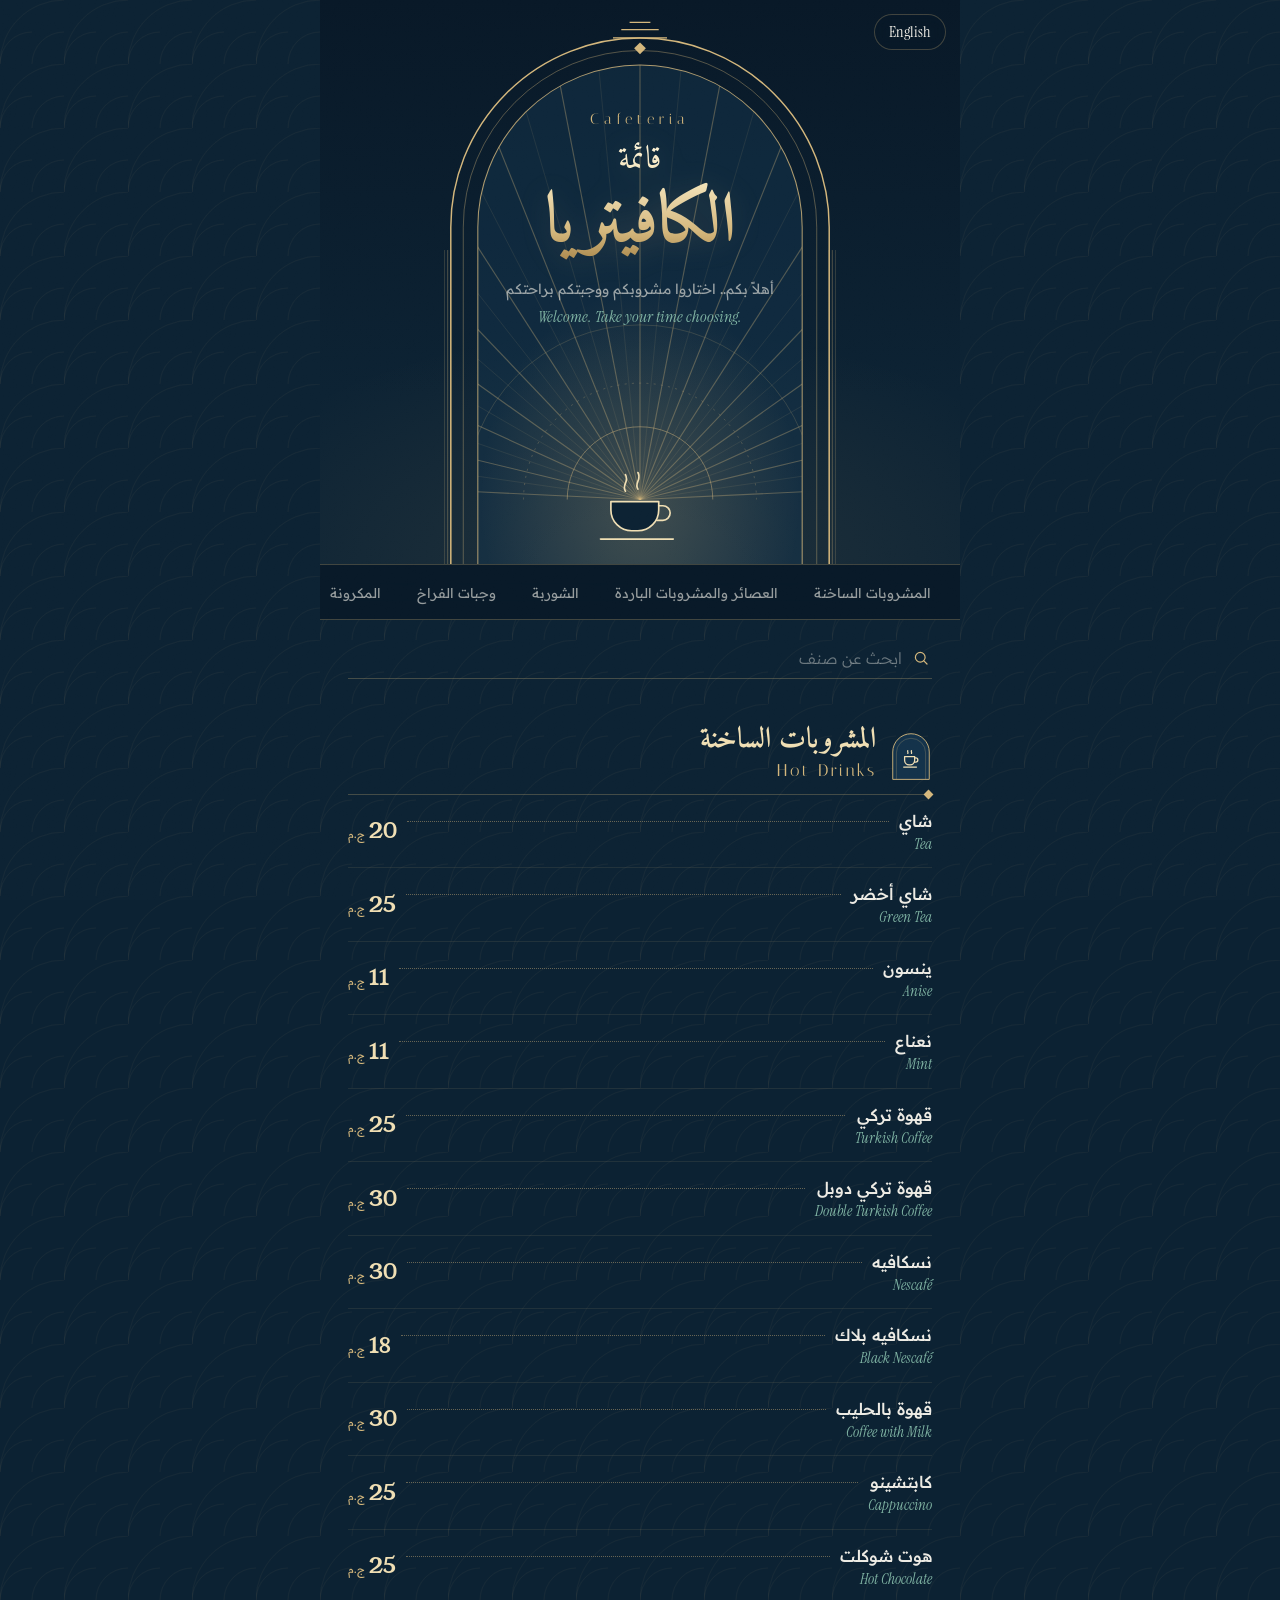
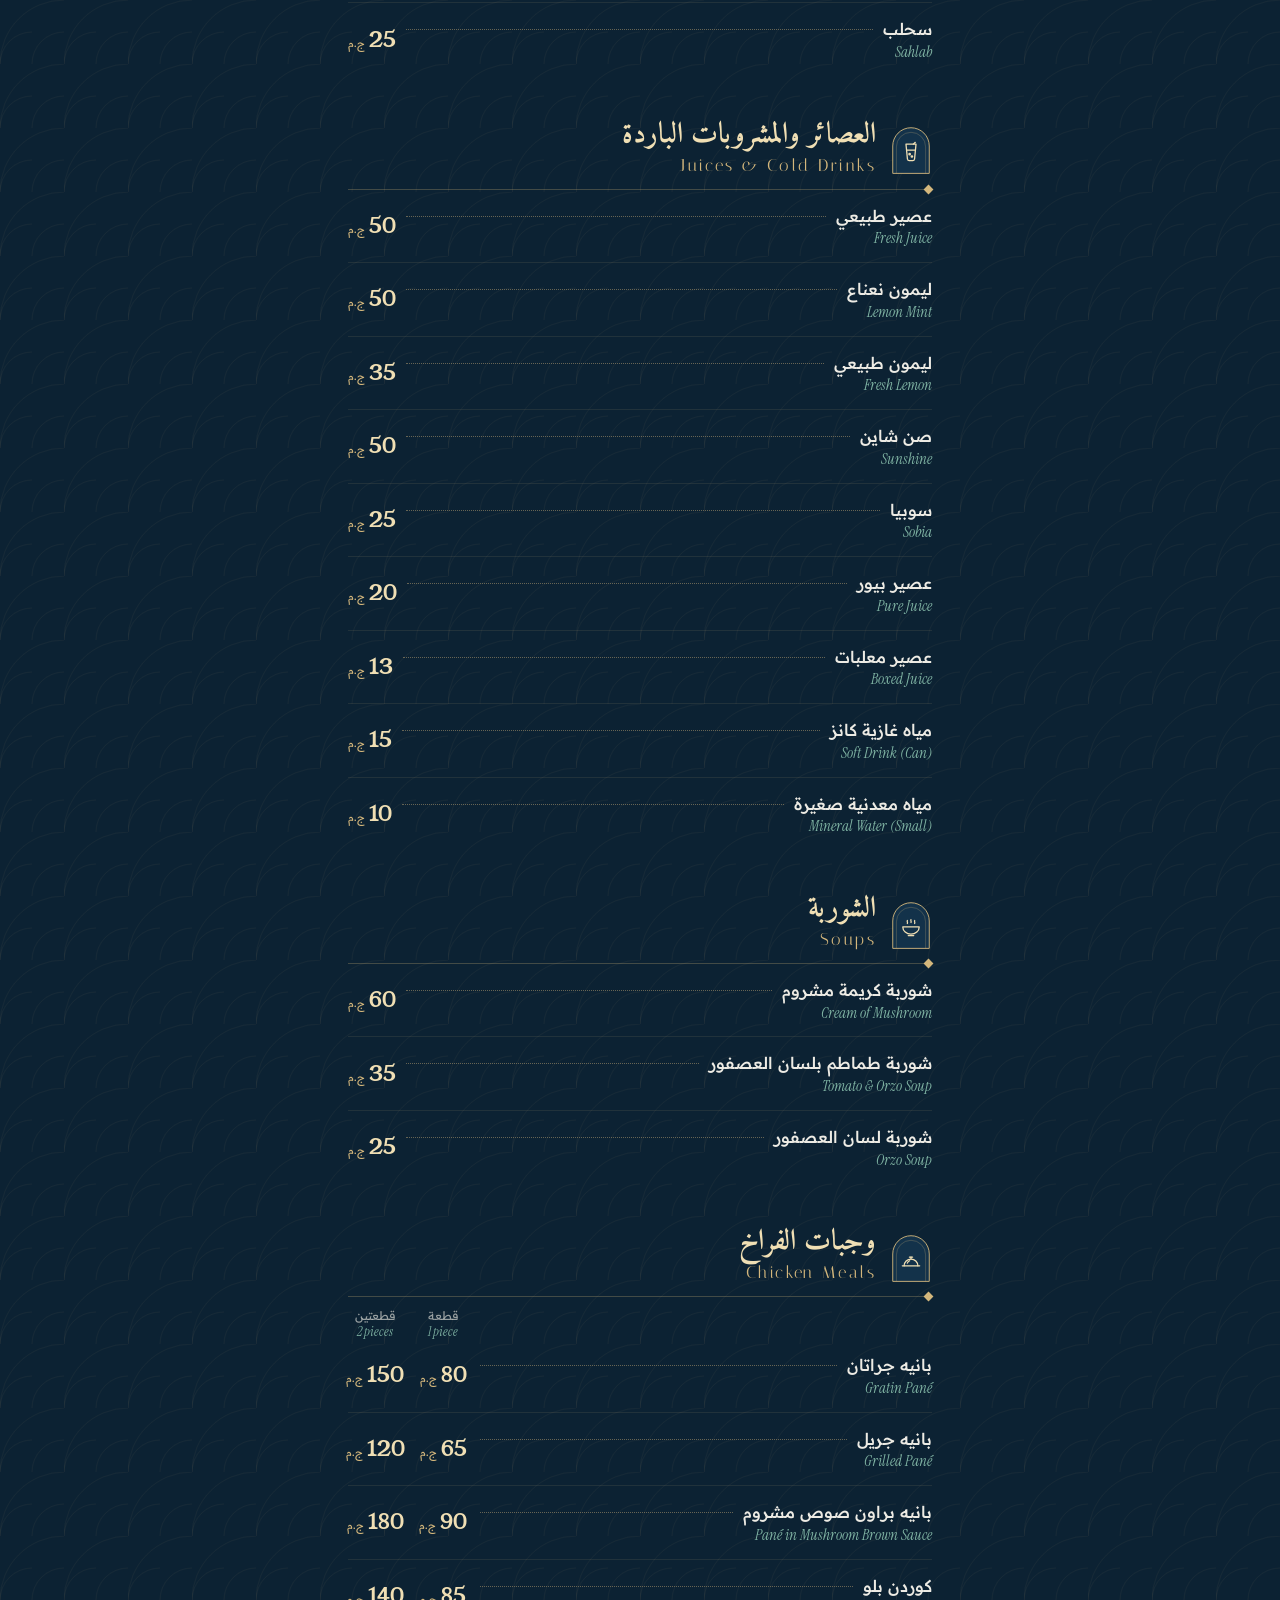
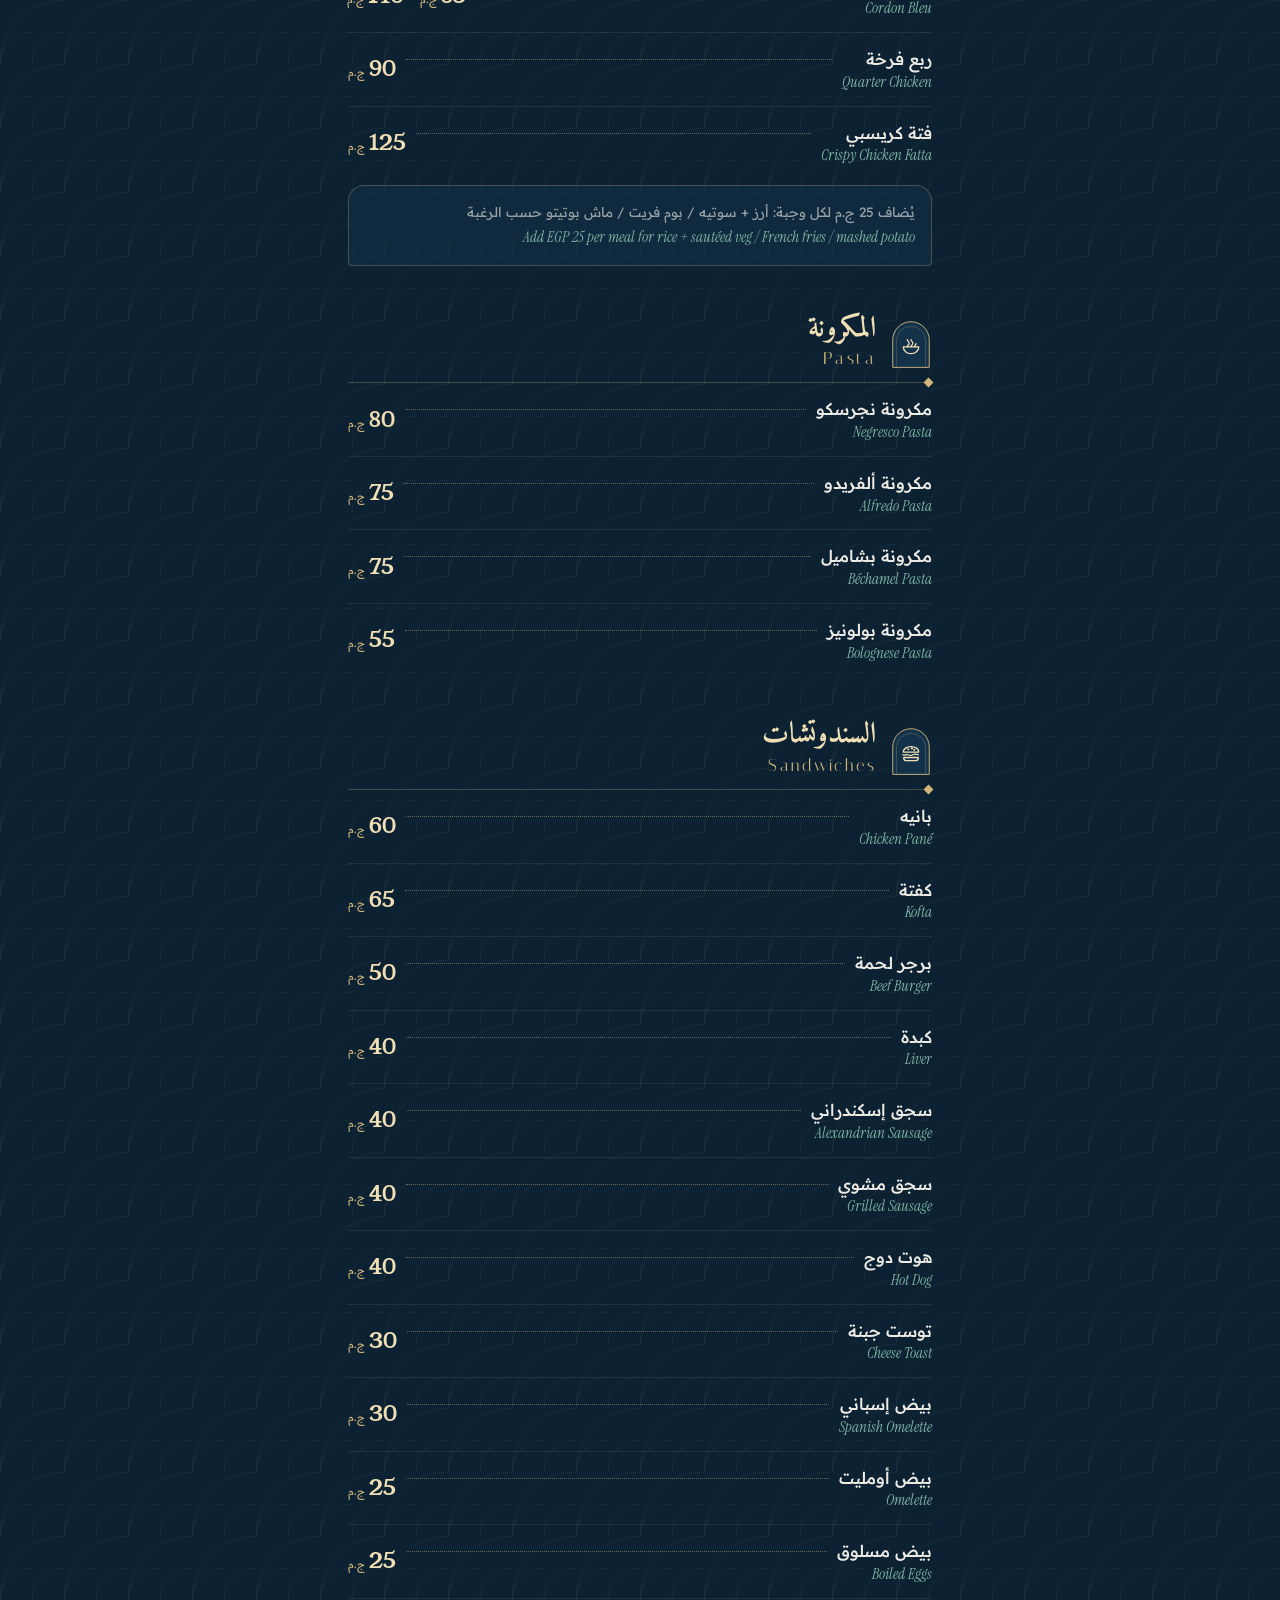
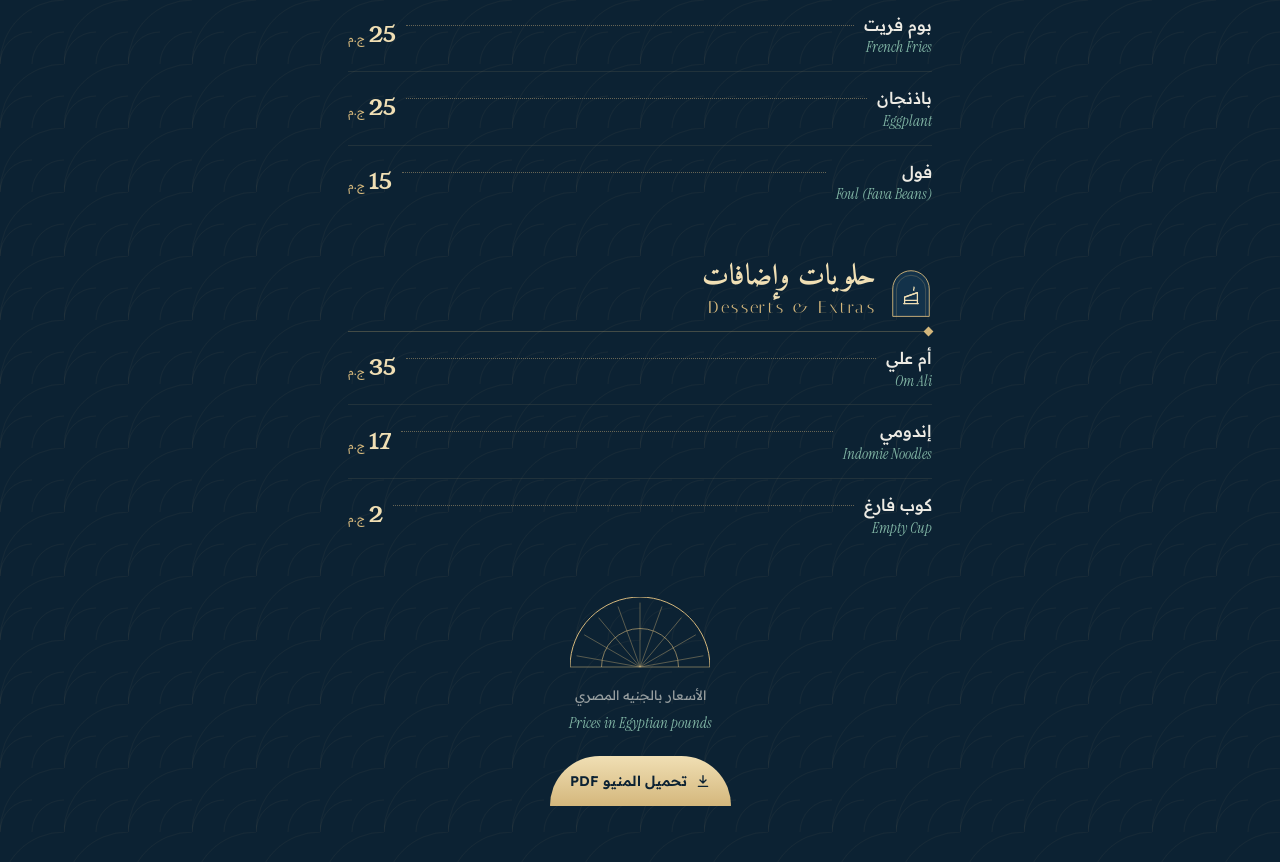
==== cafeteria/index.html @ c4629779 "Add cafeteria menu page (QR target) with downloadable PDF Co-Authored-By: Claude Opus 5.5 <noreply@a" ====
<!DOCTYPE html>
<html lang="ar" dir="rtl">
<head>
<meta charset="utf-8">
<meta name="viewport" content="width=device-width, initial-scale=1, viewport-fit=cover">
<meta name="theme-color" content="#0C2233">
<meta name="description" content="قائمة الكافيتريا — المشروبات والوجبات والأسعار">
<title>قائمة الكافيتريا · Cafeteria Menu</title>
<link rel="preconnect" href="https://fonts.googleapis.com">
<link rel="preconnect" href="https://fonts.gstatic.com" crossorigin>
<link href="https://fonts.googleapis.com/css2?family=Amiri:wght@400;700&family=Readex+Pro:wght@300;400;500;600&family=Italiana&family=Instrument+Serif:ital@0;1&family=Young+Serif&display=swap" rel="stylesheet">
<style>
:root{
  --navy:#0C2233; --harbor:#13324A; --deep:#081827; --gold:#D4B77C; --pale:#F0DFB4; --ivory:#EDEBE4; --mint:#7FB3A3;
  --mute:rgba(237,235,228,.62); --rule:rgba(212,183,124,.28);
  --ar-d:'Amiri','Noto Naskh Arabic',serif; --ar:'Readex Pro','Segoe UI',Tahoma,sans-serif;
  --en-d:'Italiana','Didot',serif; --en:'Instrument Serif',Georgia,serif; --num:'Young Serif',Georgia,serif;
}
*{box-sizing:border-box;margin:0;padding:0}
html{scroll-behavior:smooth;scroll-padding-top:70px;background:var(--deep)}
body{font-family:var(--ar);color:var(--ivory);background:var(--navy) url("data:image/svg+xml,%3Csvg%20xmlns%3D%22http%3A//www.w3.org/2000/svg%22%20width%3D%2264%22%20height%3D%2264%22%20viewBox%3D%220%200%2064%2064%22%3E%3Cg%20fill%3D%22none%22%20stroke%3D%22%23D4B77C%22%20stroke-opacity%3D%220.05%22%20stroke-width%3D%221%22%3E%3Cpath%20d%3D%22M0%2064%20A64%2064%200%200%201%2064%200%22/%3E%3Cpath%20d%3D%22M0%2064%20A32.0%2032.0%200%200%201%2032.0%2032.0%22/%3E%3Cpath%20d%3D%22M32.0%2064%20A32.0%2032.0%200%200%201%2064%2032.0%22/%3E%3C/g%3E%3C/svg%3E");background-size:64px 64px;-webkit-font-smoothing:antialiased;min-height:100vh;position:relative}
body::before{content:"";position:fixed;inset:0;background:url("data:image/svg+xml,%3Csvg%20xmlns%3D%22http%3A//www.w3.org/2000/svg%22%20width%3D%22220%22%20height%3D%22220%22%3E%3Cfilter%20id%3D%22n%22%3E%3CfeTurbulence%20type%3D%22fractalNoise%22%20baseFrequency%3D%22.85%22%20numOctaves%3D%222%22%20stitchTiles%3D%22stitch%22/%3E%3CfeColorMatrix%20values%3D%220%200%200%200%201%20%200%200%200%200%201%20%200%200%200%200%201%20%200%200%200%20.55%200%22/%3E%3C/filter%3E%3Crect%20width%3D%22100%25%22%20height%3D%22100%25%22%20filter%3D%22url%28%23n%29%22%20opacity%3D%220.5%22/%3E%3C/svg%3E");opacity:.05;pointer-events:none;z-index:50;mix-blend-mode:overlay}
.wrap{max-width:640px;margin:0 auto;padding:0 0 env(safe-area-inset-bottom)}
a{color:inherit}
[hidden]{display:none!important}
:focus-visible{outline:2px solid var(--pale);outline-offset:3px;border-radius:6px}

/* hero: the one bold moment */
.hero{position:relative;padding:calc(18px + env(safe-area-inset-top)) 18px 0;background:radial-gradient(120% 70% at 50% 100%,rgba(212,183,124,.10),transparent 60%),linear-gradient(var(--deep),var(--navy) 70%)}
.archbox{position:relative;max-width:420px;margin:0 auto;aspect-ratio:400/520}
.archbox svg{position:absolute;inset:0;width:100%;height:100%}
.htext{position:absolute;inset:0;display:flex;flex-direction:column;align-items:center;text-align:center;padding:22% 13% 0}
.est{font-family:var(--en-d);font-size:15px;letter-spacing:.32em;color:var(--gold);opacity:0;animation:rise .9s .5s ease forwards}
.hero h1{font-family:var(--ar-d);font-weight:700;font-size:clamp(50px,15vw,70px);line-height:1.12;margin-top:8px;
  background:linear-gradient(180deg,#FFF6DD 0%,var(--pale) 40%,var(--gold) 75%,#A8854A 100%);-webkit-background-clip:text;background-clip:text;color:transparent;
  filter:drop-shadow(0 2px 14px rgba(212,183,124,.18));opacity:0;animation:rise 1s .7s ease forwards}
.hero h1 small{display:block;font-size:.46em;font-weight:400;line-height:1.5}
.welcome{margin-top:14px;font-size:14px;line-height:1.85;color:var(--mute);max-width:22em;opacity:0;animation:rise 1s 1s ease forwards}
.welcome .en{display:block;font-family:var(--en);font-style:italic;font-size:15.5px;color:var(--mint)}
@keyframes rise{from{opacity:0;transform:translateY(10px)}to{opacity:1;transform:none}}
.lang{position:absolute;top:calc(14px + env(safe-area-inset-top));inset-inline-start:14px;z-index:3;appearance:none;background:rgba(8,24,39,.6);border:1px solid var(--rule);color:var(--ivory);
  font:500 13px var(--ar);padding:7px 14px;border-radius:999px;cursor:pointer;backdrop-filter:blur(6px)}
.lang .en{font-family:var(--en);font-size:15.5px}
.lang .when-en{display:none} body.en-mode .lang .when-en{display:inline} body.en-mode .lang .when-ar{display:none}

/* sticky nav */
.nav{position:sticky;top:0;z-index:20;background:rgba(8,24,39,.88);backdrop-filter:blur(14px) saturate(1.2);-webkit-backdrop-filter:blur(14px) saturate(1.2);border-block:1px solid var(--rule)}
.chips{display:flex;gap:6px;overflow-x:auto;padding:10px 14px;scrollbar-width:none}
.chips::-webkit-scrollbar{display:none}
.chip{flex:0 0 auto;text-decoration:none;font-size:13.5px;color:var(--mute);padding:9px 15px 8px;border-radius:999px 999px 6px 6px;transition:color .2s,background .2s}
.chip.on{color:var(--navy);background:linear-gradient(180deg,var(--pale),var(--gold));font-weight:600}
.chip .en{font-family:var(--en);font-size:16px}

/* search */
.find{padding:20px 18px 2px}
.find label{display:flex;align-items:center;gap:10px;border-bottom:1px solid var(--rule);padding:4px 2px 10px}
.find svg{width:18px;height:18px;color:var(--gold);flex:0 0 auto}
.find input{flex:1;min-width:0;background:transparent;border:0;outline:0;color:var(--ivory);font:300 16px var(--ar)}
.find input::placeholder{color:rgba(237,235,228,.42)}

/* sections */
main{padding:6px 18px 0}
.sec{padding:36px 0 6px}
.sh{display:flex;align-items:flex-end;gap:14px;padding-bottom:14px;border-bottom:1px solid var(--rule);position:relative}
.sh::after{content:"";position:absolute;bottom:-4px;inset-inline-start:0;width:7px;height:7px;transform:rotate(45deg);background:var(--gold)}
.badge{width:42px;flex:0 0 auto}
.badge svg{display:block;width:42px;height:auto}
.sh h2{display:flex;flex-direction:column;font-weight:400}
.sh h2 .ar{font-family:var(--ar-d);font-weight:700;font-size:29px;line-height:1.2;color:var(--pale)}
.sh h2 .en{font-family:var(--en-d);font-size:17px;letter-spacing:.14em;color:var(--gold);margin-top:2px}
.list{list-style:none}
.it{display:flex;align-items:baseline;gap:10px;padding:14px 0;border-bottom:1px solid rgba(212,183,124,.10)}
.it:last-child{border-bottom:0}
.nm{display:flex;flex-direction:column;min-width:0;gap:1px}
.nm .ar{font-size:16.5px;font-weight:500;line-height:1.5;color:var(--ivory)}
.nm .en{font-family:var(--en);font-style:italic;font-size:15px;line-height:1.25;color:var(--mint)}
.dots{flex:1;min-width:14px;border-bottom:1px dotted rgba(212,183,124,.45);transform:translateY(-5px)}
.prs{display:flex;gap:14px;flex:0 0 auto;align-self:center}
.prs.two .pc{width:54px;display:flex;flex-direction:column;align-items:center}
.pr{display:inline-flex;align-items:baseline;gap:4px;white-space:nowrap}
.pr b{font-family:var(--num);font-weight:400;font-size:21px;color:var(--pale);font-variant-numeric:lining-nums}
.pr i{font-style:normal;font-size:11px;color:var(--gold)}
.colhd{display:flex;justify-content:space-between;padding:12px 0 0}
.colhd .pc{font-size:12px;color:var(--mute);line-height:1.2;text-align:center}
.colhd .pc .en{display:block;font-family:var(--en);font-style:italic;font-size:13px;color:var(--mint)}
.note{margin:6px 0 4px;padding:14px 16px;border:1px solid var(--rule);border-radius:16px 16px 4px 4px;background:rgba(19,50,74,.55);font-size:13.5px;line-height:1.8;color:var(--mute)}
.note .en{display:block;font-family:var(--en);font-style:italic;font-size:14.5px;color:var(--mint);text-align:right}
.empty{display:none;text-align:center;color:var(--mute);padding:40px 0}

/* footer */
footer{text-align:center;padding:40px 24px 56px;color:var(--mute);font-size:13px;line-height:2}
footer .fan{width:140px;margin:0 auto 14px}
footer .fan svg{display:block;width:100%}
footer > .en{font-family:var(--en);font-style:italic;font-size:15px;color:var(--mint)}
.dl{display:inline-flex;align-items:center;gap:8px;margin-top:18px;text-decoration:none;color:var(--navy);background:linear-gradient(180deg,var(--pale),var(--gold));padding:11px 20px;border-radius:999px 999px 8px 8px;font-weight:600;font-size:14px}
.dl .en{font-family:var(--ar)}
body:not(.en-mode) .dl .en{display:none}

/* English mode */
body.en-mode{direction:ltr}
body.en-mode .nm{flex-direction:column-reverse}
body.en-mode .nm .en{font-style:normal;font-size:19px;color:var(--ivory)}
body.en-mode .nm .ar{font-size:13.5px;font-weight:300;color:var(--mint)}
body.en-mode .sh h2{flex-direction:column-reverse}
body.en-mode .sh h2 .en{font-size:26px;color:var(--pale);letter-spacing:.06em;margin:0}
body.en-mode .sh h2 .ar{font-size:17px;font-weight:400;color:var(--gold)}
body.en-mode .chip .ar{display:none}
body:not(.en-mode) .chip .en{display:none}
body.en-mode .note{text-align:left}
body.en-mode .note .en{text-align:left;font-size:15.5px;color:var(--ivory)}
body.en-mode .note .ar{display:none}
body.en-mode .pr i{font-size:0}
body.en-mode .pr i::before{content:"EGP";font-size:10px;letter-spacing:.08em}
body.en-mode .colhd .pc .ar{display:none}
body.en-mode .colhd .pc .en{font-size:14px}
body.en-mode .welcome .ar{display:none}
body.en-mode .welcome .en{font-size:17px}
body.en-mode footer .ar{display:none}

@media (min-width:600px){ main{padding:6px 28px 0} .find{padding:24px 28px 2px} }
@media (prefers-reduced-motion:reduce){html{scroll-behavior:auto}.est,.hero h1,.welcome{animation:none;opacity:1}}
</style>
</head>
<body>
<div class="wrap">
  <header class="hero">
    <button class="lang" id="lang" type="button"><span class="when-ar en" lang="en">English</span><span class="when-en">عربي</span></button>
    <div class="archbox">
      <svg viewBox="-2 -4 404 524" xmlns="http://www.w3.org/2000/svg" aria-hidden="true" preserveAspectRatio="xMidYMax meet"><style>.ray{stroke-dasharray:640;stroke-dashoffset:640;animation:draw 1.6s cubic-bezier(.2,.7,.2,1) forwards;animation-delay:var(--d)}@keyframes draw{to{stroke-dashoffset:0}}.steam{stroke-dasharray:30;animation:steam 3.2s ease-in-out infinite}.s2{animation-delay:1.1s}@keyframes steam{0%{stroke-dashoffset:30;opacity:0}40%{opacity:.9}100%{stroke-dashoffset:-30;opacity:0}}@media (prefers-reduced-motion:reduce){.ray{animation:none;stroke-dashoffset:0}.steam{animation:none}}</style><defs><clipPath id="clipw"><path d="M44 520 V196.0 A156.0 156.0 0 0 1 356 196.0 V520 Z"/></clipPath><radialGradient id="gloww" cx="50%" cy="88%" r="70%"><stop offset="0" stop-color="#D4B77C" stop-opacity=".22"/><stop offset=".55" stop-color="#D4B77C" stop-opacity="0"/></radialGradient></defs><path d="M44 520 V196.0 A156.0 156.0 0 0 1 356 196.0 V520 Z" fill="#13324A" fill-opacity=".55"/><g clip-path="url(#clipw)"><rect x="0" y="0" width="400" height="520" fill="url(#gloww)"/><line class="ray" x1="200.0" y1="458" x2="-419.3" y2="428.5" stroke="#D4B77C" stroke-opacity="0.34" stroke-width="1.1" style="--d:640ms"/><line class="ray" x1="200.0" y1="458" x2="-413.7" y2="369.8" stroke="#D4B77C" stroke-opacity="0.14" stroke-width="0.7" style="--d:600ms"/><line class="ray" x1="200.0" y1="458" x2="-402.5" y2="311.8" stroke="#D4B77C" stroke-opacity="0.34" stroke-width="1.1" style="--d:560ms"/><line class="ray" x1="200.0" y1="458" x2="-385.9" y2="255.2" stroke="#D4B77C" stroke-opacity="0.14" stroke-width="0.7" style="--d:520ms"/><line class="ray" x1="200.0" y1="458" x2="-364.0" y2="200.4" stroke="#D4B77C" stroke-opacity="0.34" stroke-width="1.1" style="--d:480ms"/><line class="ray" x1="200.0" y1="458" x2="-336.9" y2="148.0" stroke="#D4B77C" stroke-opacity="0.14" stroke-width="0.7" style="--d:440ms"/><line class="ray" x1="200.0" y1="458" x2="-305.0" y2="98.4" stroke="#D4B77C" stroke-opacity="0.34" stroke-width="1.1" style="--d:400ms"/><line class="ray" x1="200.0" y1="458" x2="-268.6" y2="52.0" stroke="#D4B77C" stroke-opacity="0.14" stroke-width="0.7" style="--d:360ms"/><line class="ray" x1="200.0" y1="458" x2="-227.8" y2="9.3" stroke="#D4B77C" stroke-opacity="0.34" stroke-width="1.1" style="--d:320ms"/><line class="ray" x1="200.0" y1="458" x2="-183.3" y2="-29.4" stroke="#D4B77C" stroke-opacity="0.14" stroke-width="0.7" style="--d:280ms"/><line class="ray" x1="200.0" y1="458" x2="-135.2" y2="-63.6" stroke="#D4B77C" stroke-opacity="0.34" stroke-width="1.1" style="--d:240ms"/><line class="ray" x1="200.0" y1="458" x2="-84.1" y2="-93.1" stroke="#D4B77C" stroke-opacity="0.14" stroke-width="0.7" style="--d:200ms"/><line class="ray" x1="200.0" y1="458" x2="-30.4" y2="-117.6" stroke="#D4B77C" stroke-opacity="0.34" stroke-width="1.1" style="--d:160ms"/><line class="ray" x1="200.0" y1="458" x2="25.3" y2="-136.9" stroke="#D4B77C" stroke-opacity="0.14" stroke-width="0.7" style="--d:120ms"/><line class="ray" x1="200.0" y1="458" x2="82.7" y2="-150.8" stroke="#D4B77C" stroke-opacity="0.34" stroke-width="1.1" style="--d:80ms"/><line class="ray" x1="200.0" y1="458" x2="141.1" y2="-159.2" stroke="#D4B77C" stroke-opacity="0.14" stroke-width="0.7" style="--d:40ms"/><line class="ray" x1="200.0" y1="458" x2="200.0" y2="-162.0" stroke="#D4B77C" stroke-opacity="0.34" stroke-width="1.1" style="--d:0ms"/><line class="ray" x1="200.0" y1="458" x2="258.9" y2="-159.2" stroke="#D4B77C" stroke-opacity="0.14" stroke-width="0.7" style="--d:40ms"/><line class="ray" x1="200.0" y1="458" x2="317.3" y2="-150.8" stroke="#D4B77C" stroke-opacity="0.34" stroke-width="1.1" style="--d:80ms"/><line class="ray" x1="200.0" y1="458" x2="374.7" y2="-136.9" stroke="#D4B77C" stroke-opacity="0.14" stroke-width="0.7" style="--d:120ms"/><line class="ray" x1="200.0" y1="458" x2="430.4" y2="-117.6" stroke="#D4B77C" stroke-opacity="0.34" stroke-width="1.1" style="--d:160ms"/><line class="ray" x1="200.0" y1="458" x2="484.1" y2="-93.1" stroke="#D4B77C" stroke-opacity="0.14" stroke-width="0.7" style="--d:200ms"/><line class="ray" x1="200.0" y1="458" x2="535.2" y2="-63.6" stroke="#D4B77C" stroke-opacity="0.34" stroke-width="1.1" style="--d:240ms"/><line class="ray" x1="200.0" y1="458" x2="583.3" y2="-29.4" stroke="#D4B77C" stroke-opacity="0.14" stroke-width="0.7" style="--d:280ms"/><line class="ray" x1="200.0" y1="458" x2="627.8" y2="9.3" stroke="#D4B77C" stroke-opacity="0.34" stroke-width="1.1" style="--d:320ms"/><line class="ray" x1="200.0" y1="458" x2="668.6" y2="52.0" stroke="#D4B77C" stroke-opacity="0.14" stroke-width="0.7" style="--d:360ms"/><line class="ray" x1="200.0" y1="458" x2="705.0" y2="98.4" stroke="#D4B77C" stroke-opacity="0.34" stroke-width="1.1" style="--d:400ms"/><line class="ray" x1="200.0" y1="458" x2="736.9" y2="148.0" stroke="#D4B77C" stroke-opacity="0.14" stroke-width="0.7" style="--d:440ms"/><line class="ray" x1="200.0" y1="458" x2="764.0" y2="200.4" stroke="#D4B77C" stroke-opacity="0.34" stroke-width="1.1" style="--d:480ms"/><line class="ray" x1="200.0" y1="458" x2="785.9" y2="255.2" stroke="#D4B77C" stroke-opacity="0.14" stroke-width="0.7" style="--d:520ms"/><line class="ray" x1="200.0" y1="458" x2="802.5" y2="311.8" stroke="#D4B77C" stroke-opacity="0.34" stroke-width="1.1" style="--d:560ms"/><line class="ray" x1="200.0" y1="458" x2="813.7" y2="369.8" stroke="#D4B77C" stroke-opacity="0.14" stroke-width="0.7" style="--d:600ms"/><line class="ray" x1="200.0" y1="458" x2="819.3" y2="428.5" stroke="#D4B77C" stroke-opacity="0.34" stroke-width="1.1" style="--d:640ms"/><path d="M130.0 458 A70 70 0 0 1 270.0 458" fill="none" stroke="#D4B77C" stroke-opacity="0.55" stroke-width="0.8" /><path d="M88.0 458 A112 112 0 0 1 312.0 458" fill="none" stroke="#D4B77C" stroke-opacity="0.3" stroke-width="0.8" stroke-dasharray="2 5"/><path d="M32.0 458 A168 168 0 0 1 368.0 458" fill="none" stroke="#D4B77C" stroke-opacity="0.22" stroke-width="0.8" /></g><path d="M18 520 V196.0 A182.0 182.0 0 0 1 382 196.0 V520" fill="none" stroke="#D4B77C" stroke-width="1.4"/><path d="M30 520 V196.0 A170.0 170.0 0 0 1 370 196.0 V520" fill="none" stroke="#D4B77C" stroke-opacity=".45" stroke-width=".8"/><path d="M44 520 V196.0 A156.0 156.0 0 0 1 356 196.0 V520" fill="none" stroke="#D4B77C" stroke-opacity=".8" stroke-width="1"/><path d="M174.0 14 h52 M182.0 6 h36 M190.0 -1 h20" stroke="#D4B77C" stroke-width="1.2" fill="none"/><rect x="196.0" y="20" width="8" height="8" transform="rotate(45 200.0 24)" fill="#D4B77C"/><line x1="12" y1="218" x2="12" y2="520" stroke="#D4B77C" stroke-opacity="0.25" stroke-width="0.8"/><line x1="15" y1="218" x2="15" y2="520" stroke="#D4B77C" stroke-opacity="0.4" stroke-width="0.8"/><line x1="18" y1="218" x2="18" y2="520" stroke="#D4B77C" stroke-opacity="0.55" stroke-width="0.8"/><line x1="388" y1="218" x2="388" y2="520" stroke="#D4B77C" stroke-opacity="0.25" stroke-width="0.8"/><line x1="385" y1="218" x2="385" y2="520" stroke="#D4B77C" stroke-opacity="0.4" stroke-width="0.8"/><line x1="382" y1="218" x2="382" y2="520" stroke="#D4B77C" stroke-opacity="0.55" stroke-width="0.8"/><g transform="translate(168.0 454)" fill="none" stroke="#F0DFB4" stroke-width="1.6" stroke-linecap="round" stroke-linejoin="round"><path d="M4 6 h46 v8 a20 20 0 0 1 -20 20 h-6 a20 20 0 0 1 -20 -20 z" fill="#0C2233"/><path d="M50 10 h4 a7 7 0 0 1 0 14 h-6"/><path d="M-6 42 h70" /><path class="steam" d="M18 -4 c-4 -6 4 -9 0 -16"/><path class="steam s2" d="M30 -6 c-4 -6 4 -9 0 -16"/></g></svg>
      <div class="htext">
        <div class="est" lang="en">Cafeteria</div>
        <h1><small>قائمة</small>الكافيتريا</h1>
        <p class="welcome"><span class="ar">أهلاً بكم.. اختاروا مشروبكم ووجبتكم براحتكم</span><span class="en" lang="en" dir="ltr">Welcome. Take your time choosing.</span></p>
      </div>
    </div>
  </header>
  <nav class="nav" aria-label="أقسام المنيو"><div class="chips" id="chips"><a class="chip" href="#hot" data-id="hot"><span class="ar">المشروبات الساخنة</span><span class="en" lang="en">Hot Drinks</span></a><a class="chip" href="#cold" data-id="cold"><span class="ar">العصائر والمشروبات الباردة</span><span class="en" lang="en">Juices &amp; Cold Drinks</span></a><a class="chip" href="#soup" data-id="soup"><span class="ar">الشوربة</span><span class="en" lang="en">Soups</span></a><a class="chip" href="#chicken" data-id="chicken"><span class="ar">وجبات الفراخ</span><span class="en" lang="en">Chicken Meals</span></a><a class="chip" href="#pasta" data-id="pasta"><span class="ar">المكرونة</span><span class="en" lang="en">Pasta</span></a><a class="chip" href="#sandwich" data-id="sandwich"><span class="ar">السندوتشات</span><span class="en" lang="en">Sandwiches</span></a><a class="chip" href="#extras" data-id="extras"><span class="ar">حلويات وإضافات</span><span class="en" lang="en">Desserts &amp; Extras</span></a></div></nav>
  <div class="find"><label><svg viewBox="0 0 24 24" fill="none" stroke="currentColor" stroke-width="1.6" stroke-linecap="round"><circle cx="11" cy="11" r="6.5"/><path d="m20 20-4.2-4.2"/></svg><input id="q" type="search" placeholder="ابحث عن صنف" aria-label="ابحث عن صنف" autocomplete="off"></label></div>
  <main id="main"><section class="sec" id="hot" aria-labelledby="h-hot"><header class="sh"><span class="badge"><svg viewBox="0 0 46 54" xmlns="http://www.w3.org/2000/svg" aria-hidden="true"><path d="M3 53 V23 A20 20 0 0 1 43 23 V53 Z" fill="#13324A" stroke="#D4B77C" stroke-width="1"/><path d="M7 53 V24 A16 16 0 0 1 39 24 V53" fill="none" stroke="#D4B77C" stroke-opacity=".4" stroke-width=".7"/><g transform="translate(11 18)" fill="none" stroke="#F0DFB4" stroke-width="1.4" stroke-linecap="round" stroke-linejoin="round"><path d="M5 10h11v4a5 5 0 0 1-5 5h-1a5 5 0 0 1-5-5z"/><path d="M16 11.5h1.2a2.3 2.3 0 0 1 0 4.6H15.6"/><path d="M8.5 3.5c-.8 1 .8 1.8 0 3"/><path d="M12.5 3.5c-.8 1 .8 1.8 0 3"/><path d="M4 21.5h14"/></g></svg></span><div class="st"><h2 id="h-hot"><span class="ar">المشروبات الساخنة</span><span class="en" lang="en">Hot Drinks</span></h2></div></header><ul class="list"><li class="it" data-k="شاي tea"><div class="nm"><span class="ar">شاي</span><span class="en" lang="en">Tea</span></div><span class="dots"></span><div class="prs"><span class="pr"><b>20</b><i>ج.م</i></span></div></li><li class="it" data-k="شاي أخضر green tea"><div class="nm"><span class="ar">شاي أخضر</span><span class="en" lang="en">Green Tea</span></div><span class="dots"></span><div class="prs"><span class="pr"><b>25</b><i>ج.م</i></span></div></li><li class="it" data-k="ينسون anise"><div class="nm"><span class="ar">ينسون</span><span class="en" lang="en">Anise</span></div><span class="dots"></span><div class="prs"><span class="pr"><b>11</b><i>ج.م</i></span></div></li><li class="it" data-k="نعناع mint"><div class="nm"><span class="ar">نعناع</span><span class="en" lang="en">Mint</span></div><span class="dots"></span><div class="prs"><span class="pr"><b>11</b><i>ج.م</i></span></div></li><li class="it" data-k="قهوة تركي turkish coffee"><div class="nm"><span class="ar">قهوة تركي</span><span class="en" lang="en">Turkish Coffee</span></div><span class="dots"></span><div class="prs"><span class="pr"><b>25</b><i>ج.م</i></span></div></li><li class="it" data-k="قهوة تركي دوبل double turkish coffee"><div class="nm"><span class="ar">قهوة تركي دوبل</span><span class="en" lang="en">Double Turkish Coffee</span></div><span class="dots"></span><div class="prs"><span class="pr"><b>30</b><i>ج.م</i></span></div></li><li class="it" data-k="نسكافيه nescafé"><div class="nm"><span class="ar">نسكافيه</span><span class="en" lang="en">Nescafé</span></div><span class="dots"></span><div class="prs"><span class="pr"><b>30</b><i>ج.م</i></span></div></li><li class="it" data-k="نسكافيه بلاك black nescafé"><div class="nm"><span class="ar">نسكافيه بلاك</span><span class="en" lang="en">Black Nescafé</span></div><span class="dots"></span><div class="prs"><span class="pr"><b>18</b><i>ج.م</i></span></div></li><li class="it" data-k="قهوة بالحليب coffee with milk"><div class="nm"><span class="ar">قهوة بالحليب</span><span class="en" lang="en">Coffee with Milk</span></div><span class="dots"></span><div class="prs"><span class="pr"><b>30</b><i>ج.م</i></span></div></li><li class="it" data-k="كابتشينو cappuccino"><div class="nm"><span class="ar">كابتشينو</span><span class="en" lang="en">Cappuccino</span></div><span class="dots"></span><div class="prs"><span class="pr"><b>25</b><i>ج.م</i></span></div></li><li class="it" data-k="هوت شوكلت hot chocolate"><div class="nm"><span class="ar">هوت شوكلت</span><span class="en" lang="en">Hot Chocolate</span></div><span class="dots"></span><div class="prs"><span class="pr"><b>25</b><i>ج.م</i></span></div></li><li class="it" data-k="سحلب sahlab"><div class="nm"><span class="ar">سحلب</span><span class="en" lang="en">Sahlab</span></div><span class="dots"></span><div class="prs"><span class="pr"><b>25</b><i>ج.م</i></span></div></li></ul></section><section class="sec" id="cold" aria-labelledby="h-cold"><header class="sh"><span class="badge"><svg viewBox="0 0 46 54" xmlns="http://www.w3.org/2000/svg" aria-hidden="true"><path d="M3 53 V23 A20 20 0 0 1 43 23 V53 Z" fill="#13324A" stroke="#D4B77C" stroke-width="1"/><path d="M7 53 V24 A16 16 0 0 1 39 24 V53" fill="none" stroke="#D4B77C" stroke-opacity=".4" stroke-width=".7"/><g transform="translate(11 18)" fill="none" stroke="#F0DFB4" stroke-width="1.4" stroke-linecap="round" stroke-linejoin="round"><path d="M6.5 3h11l-1.6 16.4a2 2 0 0 1-2 1.6h-3.8a2 2 0 0 1-2-1.6z"/><path d="M7.3 9.5h9.4"/><path d="M14.5 3l2.2-2"/><circle cx="10.5" cy="14" r=".8"/><circle cx="13" cy="16.5" r=".8"/></g></svg></span><div class="st"><h2 id="h-cold"><span class="ar">العصائر والمشروبات الباردة</span><span class="en" lang="en">Juices &amp; Cold Drinks</span></h2></div></header><ul class="list"><li class="it" data-k="عصير طبيعي fresh juice"><div class="nm"><span class="ar">عصير طبيعي</span><span class="en" lang="en">Fresh Juice</span></div><span class="dots"></span><div class="prs"><span class="pr"><b>50</b><i>ج.م</i></span></div></li><li class="it" data-k="ليمون نعناع lemon mint"><div class="nm"><span class="ar">ليمون نعناع</span><span class="en" lang="en">Lemon Mint</span></div><span class="dots"></span><div class="prs"><span class="pr"><b>50</b><i>ج.م</i></span></div></li><li class="it" data-k="ليمون طبيعي fresh lemon"><div class="nm"><span class="ar">ليمون طبيعي</span><span class="en" lang="en">Fresh Lemon</span></div><span class="dots"></span><div class="prs"><span class="pr"><b>35</b><i>ج.م</i></span></div></li><li class="it" data-k="صن شاين sunshine"><div class="nm"><span class="ar">صن شاين</span><span class="en" lang="en">Sunshine</span></div><span class="dots"></span><div class="prs"><span class="pr"><b>50</b><i>ج.م</i></span></div></li><li class="it" data-k="سوبيا sobia"><div class="nm"><span class="ar">سوبيا</span><span class="en" lang="en">Sobia</span></div><span class="dots"></span><div class="prs"><span class="pr"><b>25</b><i>ج.م</i></span></div></li><li class="it" data-k="عصير بيور pure juice"><div class="nm"><span class="ar">عصير بيور</span><span class="en" lang="en">Pure Juice</span></div><span class="dots"></span><div class="prs"><span class="pr"><b>20</b><i>ج.م</i></span></div></li><li class="it" data-k="عصير معلبات boxed juice"><div class="nm"><span class="ar">عصير معلبات</span><span class="en" lang="en">Boxed Juice</span></div><span class="dots"></span><div class="prs"><span class="pr"><b>13</b><i>ج.م</i></span></div></li><li class="it" data-k="مياه غازية كانز soft drink (can)"><div class="nm"><span class="ar">مياه غازية كانز</span><span class="en" lang="en">Soft Drink (Can)</span></div><span class="dots"></span><div class="prs"><span class="pr"><b>15</b><i>ج.م</i></span></div></li><li class="it" data-k="مياه معدنية صغيرة mineral water (small)"><div class="nm"><span class="ar">مياه معدنية صغيرة</span><span class="en" lang="en">Mineral Water (Small)</span></div><span class="dots"></span><div class="prs"><span class="pr"><b>10</b><i>ج.م</i></span></div></li></ul></section><section class="sec" id="soup" aria-labelledby="h-soup"><header class="sh"><span class="badge"><svg viewBox="0 0 46 54" xmlns="http://www.w3.org/2000/svg" aria-hidden="true"><path d="M3 53 V23 A20 20 0 0 1 43 23 V53 Z" fill="#13324A" stroke="#D4B77C" stroke-width="1"/><path d="M7 53 V24 A16 16 0 0 1 39 24 V53" fill="none" stroke="#D4B77C" stroke-opacity=".4" stroke-width=".7"/><g transform="translate(11 18)" fill="none" stroke="#F0DFB4" stroke-width="1.4" stroke-linecap="round" stroke-linejoin="round"><path d="M3 11.5h18a9 8 0 0 1-18 0z"/><path d="M9 21h6"/><path d="M8 4.5c-.8 1 .8 1.8 0 3.2"/><path d="M12 3.5c-.8 1 .8 1.8 0 3.2"/><path d="M16 4.5c-.8 1 .8 1.8 0 3.2"/></g></svg></span><div class="st"><h2 id="h-soup"><span class="ar">الشوربة</span><span class="en" lang="en">Soups</span></h2></div></header><ul class="list"><li class="it" data-k="شوربة كريمة مشروم cream of mushroom"><div class="nm"><span class="ar">شوربة كريمة مشروم</span><span class="en" lang="en">Cream of Mushroom</span></div><span class="dots"></span><div class="prs"><span class="pr"><b>60</b><i>ج.م</i></span></div></li><li class="it" data-k="شوربة طماطم بلسان العصفور tomato &amp; orzo soup"><div class="nm"><span class="ar">شوربة طماطم بلسان العصفور</span><span class="en" lang="en">Tomato &amp; Orzo Soup</span></div><span class="dots"></span><div class="prs"><span class="pr"><b>35</b><i>ج.م</i></span></div></li><li class="it" data-k="شوربة لسان العصفور orzo soup"><div class="nm"><span class="ar">شوربة لسان العصفور</span><span class="en" lang="en">Orzo Soup</span></div><span class="dots"></span><div class="prs"><span class="pr"><b>25</b><i>ج.م</i></span></div></li></ul></section><section class="sec" id="chicken" aria-labelledby="h-chicken"><header class="sh"><span class="badge"><svg viewBox="0 0 46 54" xmlns="http://www.w3.org/2000/svg" aria-hidden="true"><path d="M3 53 V23 A20 20 0 0 1 43 23 V53 Z" fill="#13324A" stroke="#D4B77C" stroke-width="1"/><path d="M7 53 V24 A16 16 0 0 1 39 24 V53" fill="none" stroke="#D4B77C" stroke-opacity=".4" stroke-width=".7"/><g transform="translate(11 18)" fill="none" stroke="#F0DFB4" stroke-width="1.4" stroke-linecap="round" stroke-linejoin="round"><path d="M2.5 18h19"/><path d="M4.5 18a7.5 7.5 0 0 1 15 0"/><path d="M12 10.5V8.5"/><path d="M10.3 8.5h3.4"/><path d="M8 15a4.5 4.5 0 0 1 2.5-2.6"/></g></svg></span><div class="st"><h2 id="h-chicken"><span class="ar">وجبات الفراخ</span><span class="en" lang="en">Chicken Meals</span></h2></div></header><ul class="list"><li class="colhd" aria-hidden="true"><span></span><div class="prs two"><span class="pc"><span class="ar">قطعة</span><span class="en" dir="ltr">1 piece</span></span><span class="pc"><span class="ar">قطعتين</span><span class="en" dir="ltr">2 pieces</span></span></div></li><li class="it" data-k="بانيه جراتان gratin pané"><div class="nm"><span class="ar">بانيه جراتان</span><span class="en" lang="en">Gratin Pané</span></div><span class="dots"></span><div class="prs two"><span class="pc"><span class="pr"><b>80</b><i>ج.م</i></span></span><span class="pc"><span class="pr"><b>150</b><i>ج.م</i></span></span></div></li><li class="it" data-k="بانيه جريل grilled pané"><div class="nm"><span class="ar">بانيه جريل</span><span class="en" lang="en">Grilled Pané</span></div><span class="dots"></span><div class="prs two"><span class="pc"><span class="pr"><b>65</b><i>ج.م</i></span></span><span class="pc"><span class="pr"><b>120</b><i>ج.م</i></span></span></div></li><li class="it" data-k="بانيه براون صوص مشروم pané in mushroom brown sauce"><div class="nm"><span class="ar">بانيه براون صوص مشروم</span><span class="en" lang="en">Pané in Mushroom Brown Sauce</span></div><span class="dots"></span><div class="prs two"><span class="pc"><span class="pr"><b>90</b><i>ج.م</i></span></span><span class="pc"><span class="pr"><b>180</b><i>ج.م</i></span></span></div></li><li class="it" data-k="كوردن بلو cordon bleu"><div class="nm"><span class="ar">كوردن بلو</span><span class="en" lang="en">Cordon Bleu</span></div><span class="dots"></span><div class="prs two"><span class="pc"><span class="pr"><b>85</b><i>ج.م</i></span></span><span class="pc"><span class="pr"><b>140</b><i>ج.م</i></span></span></div></li><li class="it" data-k="ربع فرخة quarter chicken"><div class="nm"><span class="ar">ربع فرخة</span><span class="en" lang="en">Quarter Chicken</span></div><span class="dots"></span><div class="prs"><span class="pr"><b>90</b><i>ج.م</i></span></div></li><li class="it" data-k="فتة كريسبي crispy chicken fatta"><div class="nm"><span class="ar">فتة كريسبي</span><span class="en" lang="en">Crispy Chicken Fatta</span></div><span class="dots"></span><div class="prs"><span class="pr"><b>125</b><i>ج.م</i></span></div></li></ul><p class="note"><span class="ar">يُضاف 25 ج.م لكل وجبة: أرز + سوتيه / بوم فريت / ماش بوتيتو حسب الرغبة</span><span class="en" lang="en" dir="ltr">Add EGP 25 per meal for rice + sautéed veg / French fries / mashed potato</span></p></section><section class="sec" id="pasta" aria-labelledby="h-pasta"><header class="sh"><span class="badge"><svg viewBox="0 0 46 54" xmlns="http://www.w3.org/2000/svg" aria-hidden="true"><path d="M3 53 V23 A20 20 0 0 1 43 23 V53 Z" fill="#13324A" stroke="#D4B77C" stroke-width="1"/><path d="M7 53 V24 A16 16 0 0 1 39 24 V53" fill="none" stroke="#D4B77C" stroke-opacity=".4" stroke-width=".7"/><g transform="translate(11 18)" fill="none" stroke="#F0DFB4" stroke-width="1.4" stroke-linecap="round" stroke-linejoin="round"><path d="M3.5 12.5h17a8.5 7.5 0 0 1-17 0z"/><path d="M8 12.5c0-2 2-2 2-4s-2-2-2-4"/><path d="M12 12.5c0-2 2-2 2-4s-2-2-2-4"/><path d="M16 12.5c0-1.5 1.5-2 1.5-3.5"/></g></svg></span><div class="st"><h2 id="h-pasta"><span class="ar">المكرونة</span><span class="en" lang="en">Pasta</span></h2></div></header><ul class="list"><li class="it" data-k="مكرونة نجرسكو negresco pasta"><div class="nm"><span class="ar">مكرونة نجرسكو</span><span class="en" lang="en">Negresco Pasta</span></div><span class="dots"></span><div class="prs"><span class="pr"><b>80</b><i>ج.م</i></span></div></li><li class="it" data-k="مكرونة ألفريدو alfredo pasta"><div class="nm"><span class="ar">مكرونة ألفريدو</span><span class="en" lang="en">Alfredo Pasta</span></div><span class="dots"></span><div class="prs"><span class="pr"><b>75</b><i>ج.م</i></span></div></li><li class="it" data-k="مكرونة بشاميل béchamel pasta"><div class="nm"><span class="ar">مكرونة بشاميل</span><span class="en" lang="en">Béchamel Pasta</span></div><span class="dots"></span><div class="prs"><span class="pr"><b>75</b><i>ج.م</i></span></div></li><li class="it" data-k="مكرونة بولونيز bolognese pasta"><div class="nm"><span class="ar">مكرونة بولونيز</span><span class="en" lang="en">Bolognese Pasta</span></div><span class="dots"></span><div class="prs"><span class="pr"><b>55</b><i>ج.م</i></span></div></li></ul></section><section class="sec" id="sandwich" aria-labelledby="h-sandwich"><header class="sh"><span class="badge"><svg viewBox="0 0 46 54" xmlns="http://www.w3.org/2000/svg" aria-hidden="true"><path d="M3 53 V23 A20 20 0 0 1 43 23 V53 Z" fill="#13324A" stroke="#D4B77C" stroke-width="1"/><path d="M7 53 V24 A16 16 0 0 1 39 24 V53" fill="none" stroke="#D4B77C" stroke-opacity=".4" stroke-width=".7"/><g transform="translate(11 18)" fill="none" stroke="#F0DFB4" stroke-width="1.4" stroke-linecap="round" stroke-linejoin="round"><path d="M3.5 10.5a8.5 6 0 0 1 17 0z"/><path d="M3 13.5c2 1.2 3.5-.8 5.5 0s3.5 1.2 5.5 0 3.5-1.2 6 0"/><path d="M4 16.5h16v.5a3 3 0 0 1-3 3H7a3 3 0 0 1-3-3z"/><circle cx="9" cy="7.5" r=".5"/><circle cx="13" cy="6.5" r=".5"/><circle cx="15.5" cy="8" r=".5"/></g></svg></span><div class="st"><h2 id="h-sandwich"><span class="ar">السندوتشات</span><span class="en" lang="en">Sandwiches</span></h2></div></header><ul class="list"><li class="it" data-k="بانيه chicken pané"><div class="nm"><span class="ar">بانيه</span><span class="en" lang="en">Chicken Pané</span></div><span class="dots"></span><div class="prs"><span class="pr"><b>60</b><i>ج.م</i></span></div></li><li class="it" data-k="كفتة kofta"><div class="nm"><span class="ar">كفتة</span><span class="en" lang="en">Kofta</span></div><span class="dots"></span><div class="prs"><span class="pr"><b>65</b><i>ج.م</i></span></div></li><li class="it" data-k="برجر لحمة beef burger"><div class="nm"><span class="ar">برجر لحمة</span><span class="en" lang="en">Beef Burger</span></div><span class="dots"></span><div class="prs"><span class="pr"><b>50</b><i>ج.م</i></span></div></li><li class="it" data-k="كبدة liver"><div class="nm"><span class="ar">كبدة</span><span class="en" lang="en">Liver</span></div><span class="dots"></span><div class="prs"><span class="pr"><b>40</b><i>ج.م</i></span></div></li><li class="it" data-k="سجق إسكندراني alexandrian sausage"><div class="nm"><span class="ar">سجق إسكندراني</span><span class="en" lang="en">Alexandrian Sausage</span></div><span class="dots"></span><div class="prs"><span class="pr"><b>40</b><i>ج.م</i></span></div></li><li class="it" data-k="سجق مشوي grilled sausage"><div class="nm"><span class="ar">سجق مشوي</span><span class="en" lang="en">Grilled Sausage</span></div><span class="dots"></span><div class="prs"><span class="pr"><b>40</b><i>ج.م</i></span></div></li><li class="it" data-k="هوت دوج hot dog"><div class="nm"><span class="ar">هوت دوج</span><span class="en" lang="en">Hot Dog</span></div><span class="dots"></span><div class="prs"><span class="pr"><b>40</b><i>ج.م</i></span></div></li><li class="it" data-k="توست جبنة cheese toast"><div class="nm"><span class="ar">توست جبنة</span><span class="en" lang="en">Cheese Toast</span></div><span class="dots"></span><div class="prs"><span class="pr"><b>30</b><i>ج.م</i></span></div></li><li class="it" data-k="بيض إسباني spanish omelette"><div class="nm"><span class="ar">بيض إسباني</span><span class="en" lang="en">Spanish Omelette</span></div><span class="dots"></span><div class="prs"><span class="pr"><b>30</b><i>ج.م</i></span></div></li><li class="it" data-k="بيض أومليت omelette"><div class="nm"><span class="ar">بيض أومليت</span><span class="en" lang="en">Omelette</span></div><span class="dots"></span><div class="prs"><span class="pr"><b>25</b><i>ج.م</i></span></div></li><li class="it" data-k="بيض مسلوق boiled eggs"><div class="nm"><span class="ar">بيض مسلوق</span><span class="en" lang="en">Boiled Eggs</span></div><span class="dots"></span><div class="prs"><span class="pr"><b>25</b><i>ج.م</i></span></div></li><li class="it" data-k="بوم فريت french fries"><div class="nm"><span class="ar">بوم فريت</span><span class="en" lang="en">French Fries</span></div><span class="dots"></span><div class="prs"><span class="pr"><b>25</b><i>ج.م</i></span></div></li><li class="it" data-k="باذنجان eggplant"><div class="nm"><span class="ar">باذنجان</span><span class="en" lang="en">Eggplant</span></div><span class="dots"></span><div class="prs"><span class="pr"><b>25</b><i>ج.م</i></span></div></li><li class="it" data-k="فول foul (fava beans)"><div class="nm"><span class="ar">فول</span><span class="en" lang="en">Foul (Fava Beans)</span></div><span class="dots"></span><div class="prs"><span class="pr"><b>15</b><i>ج.م</i></span></div></li></ul></section><section class="sec" id="extras" aria-labelledby="h-extras"><header class="sh"><span class="badge"><svg viewBox="0 0 46 54" xmlns="http://www.w3.org/2000/svg" aria-hidden="true"><path d="M3 53 V23 A20 20 0 0 1 43 23 V53 Z" fill="#13324A" stroke="#D4B77C" stroke-width="1"/><path d="M7 53 V24 A16 16 0 0 1 39 24 V53" fill="none" stroke="#D4B77C" stroke-opacity=".4" stroke-width=".7"/><g transform="translate(11 18)" fill="none" stroke="#F0DFB4" stroke-width="1.4" stroke-linecap="round" stroke-linejoin="round"><path d="M4 21h16"/><path d="M5 21v-7l14-5v12"/><path d="M5 14l14-5"/><path d="M5 17.5h14"/><path d="M15 6.5c-.6-1.4.9-2 .3-3.5"/></g></svg></span><div class="st"><h2 id="h-extras"><span class="ar">حلويات وإضافات</span><span class="en" lang="en">Desserts &amp; Extras</span></h2></div></header><ul class="list"><li class="it" data-k="أم علي om ali"><div class="nm"><span class="ar">أم علي</span><span class="en" lang="en">Om Ali</span></div><span class="dots"></span><div class="prs"><span class="pr"><b>35</b><i>ج.م</i></span></div></li><li class="it" data-k="إندومي indomie noodles"><div class="nm"><span class="ar">إندومي</span><span class="en" lang="en">Indomie Noodles</span></div><span class="dots"></span><div class="prs"><span class="pr"><b>17</b><i>ج.م</i></span></div></li><li class="it" data-k="كوب فارغ empty cup"><div class="nm"><span class="ar">كوب فارغ</span><span class="en" lang="en">Empty Cup</span></div><span class="dots"></span><div class="prs"><span class="pr"><b>2</b><i>ج.م</i></span></div></li></ul></section><p class="empty" id="empty">مفيش صنف بالاسم ده. جرّب كلمة تانية.</p></main>
  <footer>
    <div class="fan"><svg viewBox="0 0 140 71.0" xmlns="http://www.w3.org/2000/svg" aria-hidden="true" fill="none" stroke="#D4B77C" stroke-width="1"><path d="M0.0 70.0 A70.0 70.0 0 0 1 140.0 70.0"/><path d="M31.5 70.0 A38.5 38.5 0 0 1 108.5 70.0" stroke-opacity=".6"/><g stroke-opacity=".55" stroke-width=".7"><line x1="70.0" y1="70.0" x2="6.6" y2="58.8"/><line x1="70.0" y1="70.0" x2="14.2" y2="37.8"/><line x1="70.0" y1="70.0" x2="28.6" y2="20.7"/><line x1="70.0" y1="70.0" x2="48.0" y2="9.5"/><line x1="70.0" y1="70.0" x2="70.0" y2="5.6"/><line x1="70.0" y1="70.0" x2="92.0" y2="9.5"/><line x1="70.0" y1="70.0" x2="111.4" y2="20.7"/><line x1="70.0" y1="70.0" x2="125.8" y2="37.8"/><line x1="70.0" y1="70.0" x2="133.4" y2="58.8"/></g><path d="M0 70.0 H140" stroke-opacity=".5"/></svg></div>
    <div class="ar">الأسعار بالجنيه المصري</div>
    <div class="en" lang="en">Prices in Egyptian pounds</div>
    <a class="dl" href="menu.pdf" download><svg width="16" height="16" viewBox="0 0 24 24" fill="none" stroke="currentColor" stroke-width="2" stroke-linecap="round" stroke-linejoin="round"><path d="M12 4v11m0 0-4.5-4.5M12 15l4.5-4.5M5 20h14"/></svg><span class="ar">تحميل المنيو PDF</span><span class="en" lang="en">Download the PDF menu</span></a>
  </footer>
</div>
<script>
(function(){
  var chips=[].slice.call(document.querySelectorAll('.chip')),secs=[].slice.call(document.querySelectorAll('.sec'));
  var first=true;function setOn(id){chips.forEach(function(c){var on=c.dataset.id===id;c.classList.toggle('on',on);if(on&&!first){var b=c.parentNode,r=c.getBoundingClientRect(),br=b.getBoundingClientRect();if(r.left<br.left+8||r.right>br.right-8){try{c.scrollIntoView({inline:'center',block:'nearest',behavior:'smooth'});}catch(e){}}}});first=false;}
  if('IntersectionObserver' in window){var io=new IntersectionObserver(function(es){es.forEach(function(e){if(e.isIntersecting)setOn(e.target.id);});},{rootMargin:'-80px 0px -70% 0px'});secs.forEach(function(s){io.observe(s);});}
  if(secs[0])setOn(secs[0].id);
  function norm(s){return s.toLowerCase().replace(/[أإآ]/g,'ا').replace(/ة/g,'ه').replace(/ى/g,'ي');}
  var q=document.getElementById('q'),empty=document.getElementById('empty');
  q.addEventListener('input',function(){var v=norm(q.value.trim()),any=false;
    secs.forEach(function(s){var n=0;[].forEach.call(s.querySelectorAll('.it'),function(it){var ok=!v||norm(it.dataset.k).indexOf(v)>-1;it.hidden=!ok;if(ok)n++;});s.hidden=!n;if(n)any=true;});
    empty.style.display=any?'none':'block';});
  var btn=document.getElementById('lang');
  function setLang(l){var en=l==='en';document.body.classList.toggle('en-mode',en);document.documentElement.lang=en?'en':'ar';document.documentElement.dir=en?'ltr':'rtl';
    q.placeholder=en?'Search the menu':'ابحث عن صنف';empty.textContent=en?'Nothing matches that. Try another word.':'مفيش صنف بالاسم ده. جرّب كلمة تانية.';
    try{localStorage.setItem('menu-lang',l);}catch(e){}}
  btn.addEventListener('click',function(){setLang(document.body.classList.contains('en-mode')?'ar':'en');});
  try{var s=localStorage.getItem('menu-lang');if(s)setLang(s);}catch(e){}
})();
</script>
</body>
</html>
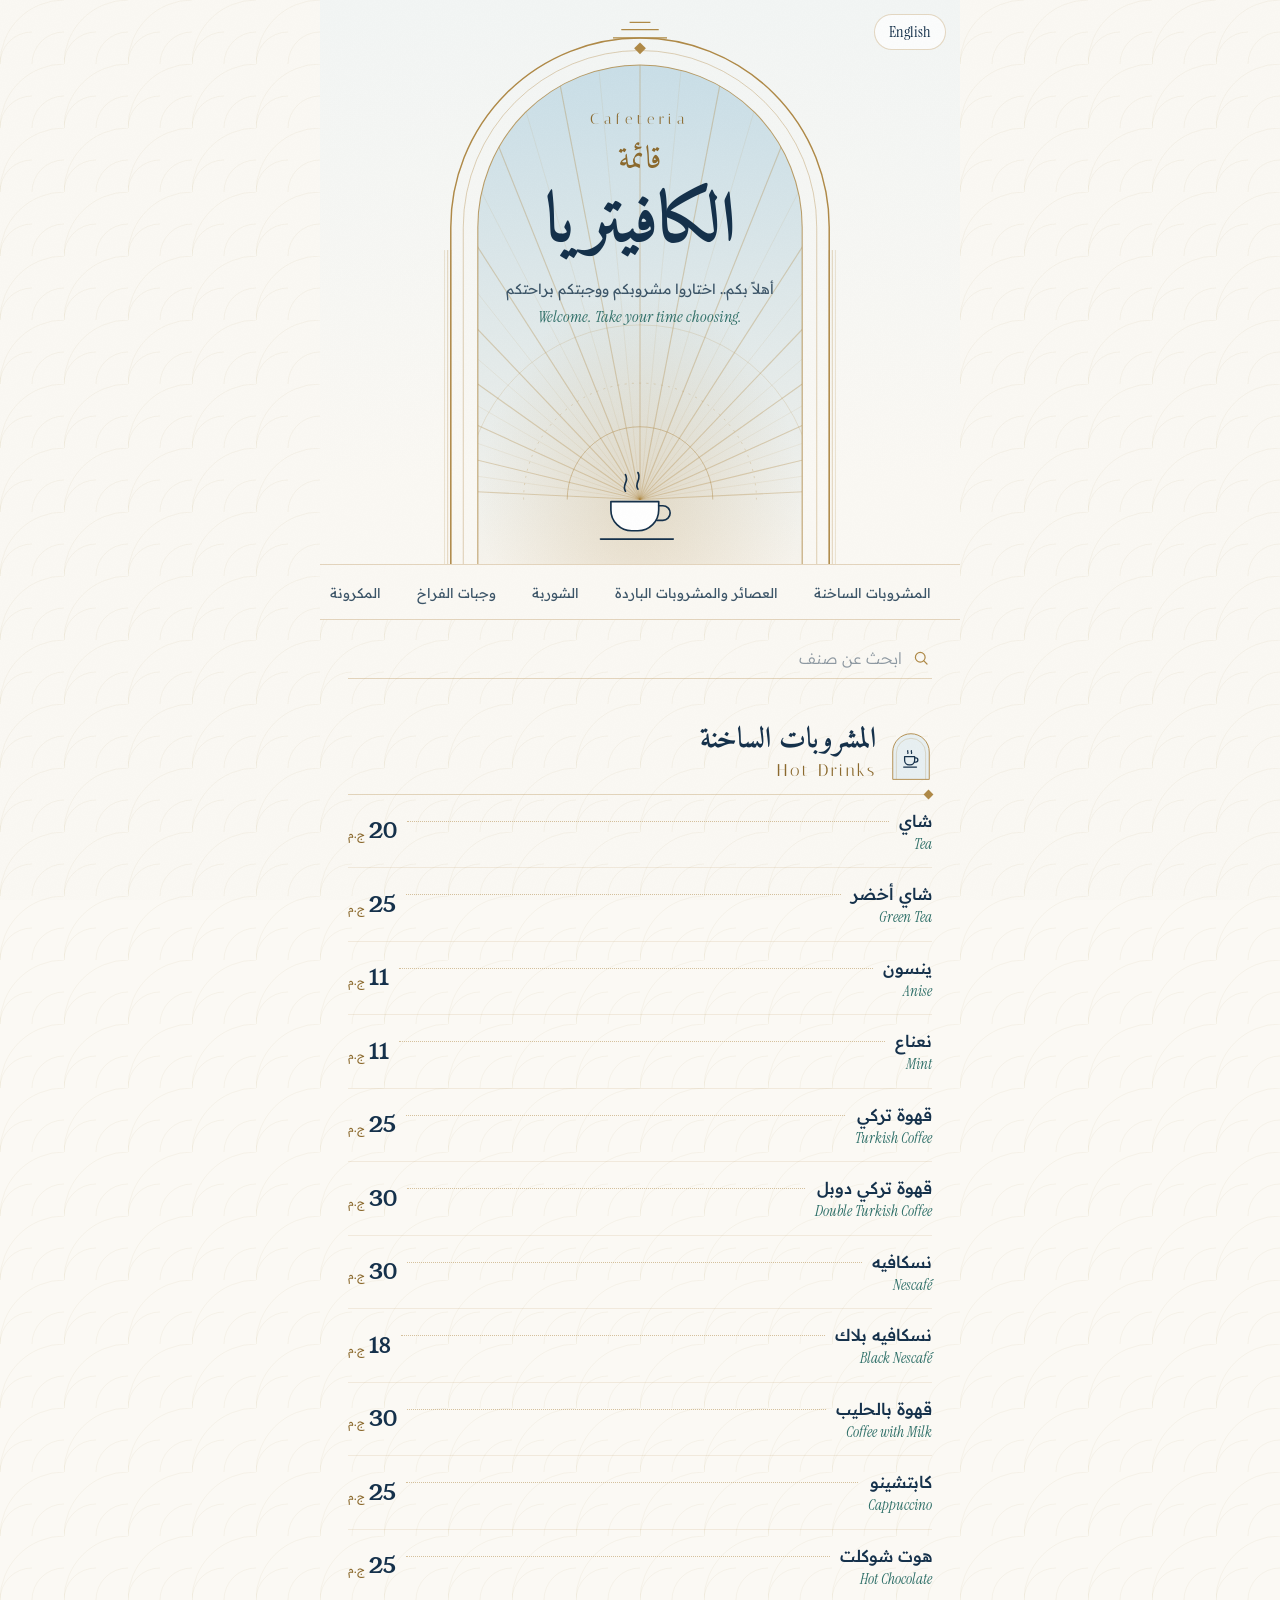
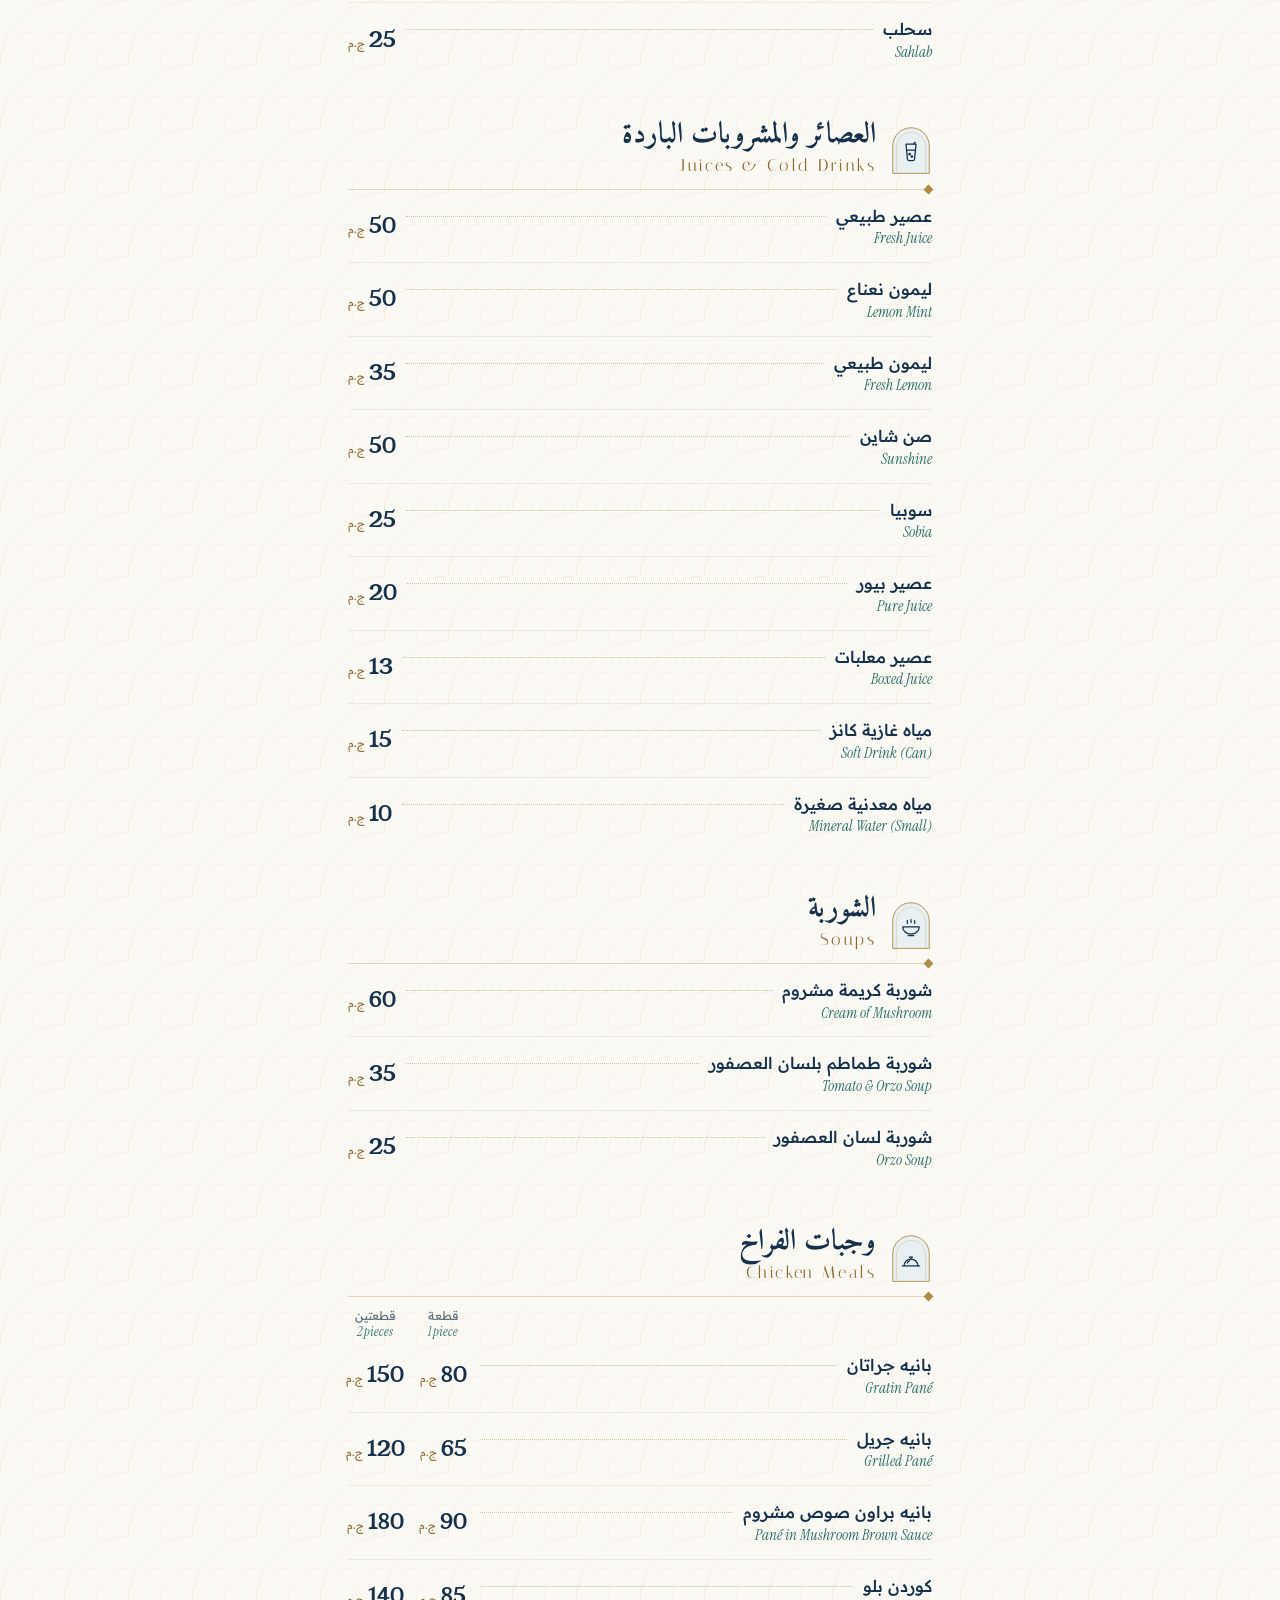
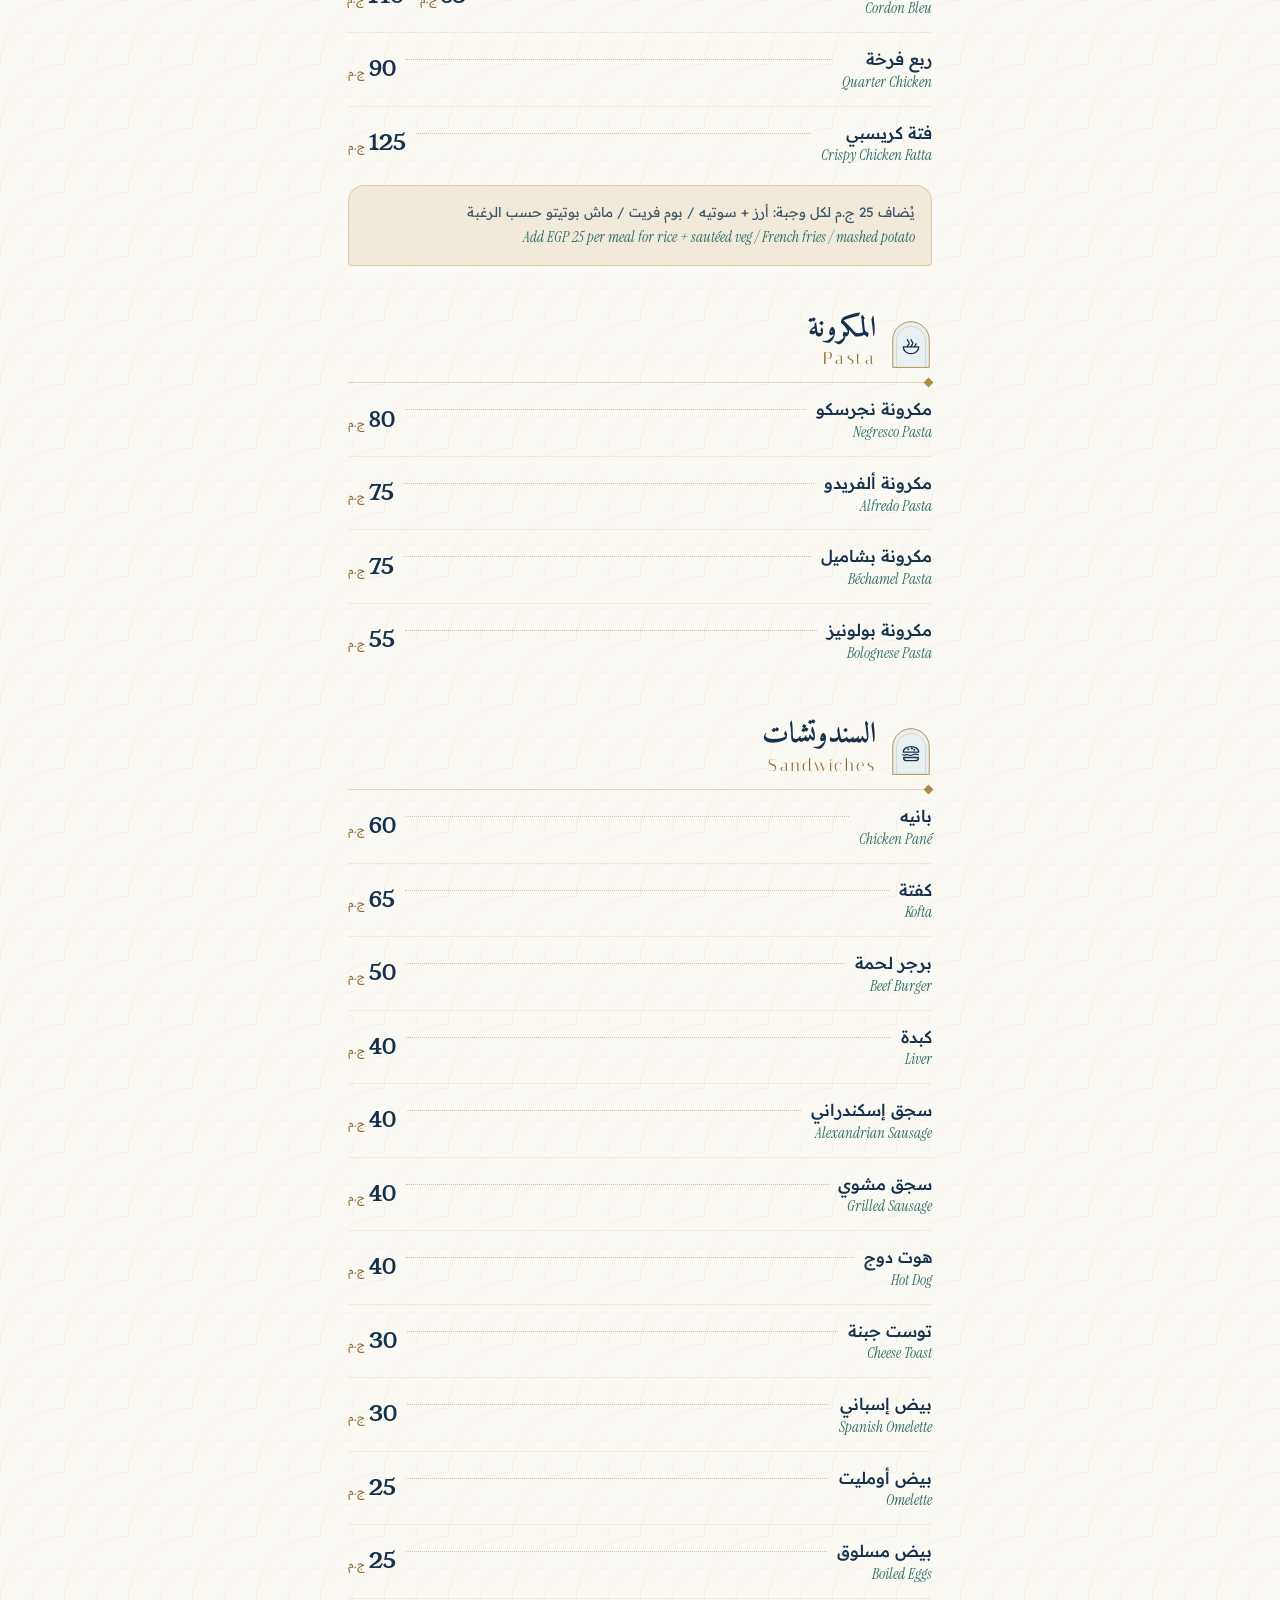
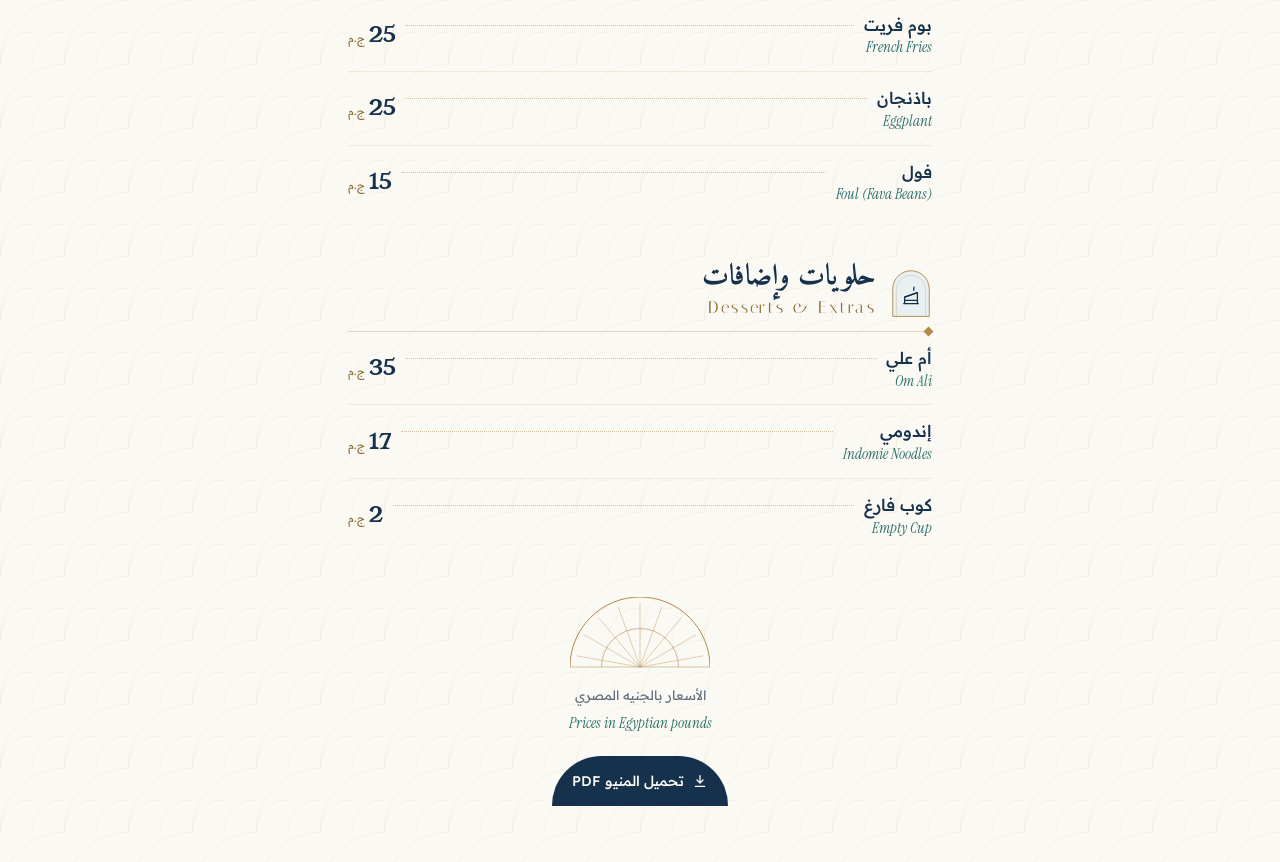
==== commit c41a785d: "Cafeteria menu: light design, guest prices only Co-Authored-By: Claude Opus 5.5 <noreply@anthropic.c" ====
--- a/cafeteria/index.html
+++ b/cafeteria/index.html
@@ -3,7 +3,10 @@
 <head>
 <meta charset="utf-8">
 <meta name="viewport" content="width=device-width, initial-scale=1, viewport-fit=cover">
-<meta name="theme-color" content="#0C2233">
+<meta name="theme-color" content="#F3F6F5">
+<meta property="og:title" content="قائمة الكافيتريا · Cafeteria Menu">
+<meta property="og:description" content="المشروبات والوجبات والأسعار">
+<link rel="icon" href="data:image/svg+xml,%3Csvg xmlns=%22http://www.w3.org/2000/svg%22 viewBox=%220 0 64 64%22%3E%3Crect width=%2264%22 height=%2264%22 rx=%2214%22 fill=%22%2315314B%22/%3E%3Cpath d=%22M14 58V30a18 18 0 0 1 36 0v28%22 fill=%22none%22 stroke=%22%23D9BC82%22 stroke-width=%223%22/%3E%3Cpath d=%22M22 38h18v4a8 8 0 0 1-8 8h-2a8 8 0 0 1-8-8z%22 fill=%22%23FBF9F4%22/%3E%3C/svg%3E">
 <meta name="description" content="قائمة الكافيتريا — المشروبات والوجبات والأسعار">
 <title>قائمة الكافيتريا · Cafeteria Menu</title>
 <link rel="preconnect" href="https://fonts.googleapis.com">
@@ -11,52 +14,50 @@
 <link href="https://fonts.googleapis.com/css2?family=Amiri:wght@400;700&family=Readex+Pro:wght@300;400;500;600&family=Italiana&family=Instrument+Serif:ital@0;1&family=Young+Serif&display=swap" rel="stylesheet">
 <style>
 :root{
-  --navy:#0C2233; --harbor:#13324A; --deep:#081827; --gold:#D4B77C; --pale:#F0DFB4; --ivory:#EDEBE4; --mint:#7FB3A3;
-  --mute:rgba(237,235,228,.62); --rule:rgba(212,183,124,.28);
+  --bg:#FBF9F4; --ink:#15314B; --ink2:#3C5568; --gold:#B08A47; --gold-d:#8C6A2E; --sand:#F1E9D9; --sea:#2E6F68; --sky:#E3EEF2;
+  --mute:#5F6F7C; --rule:rgba(176,138,71,.32);
   --ar-d:'Amiri','Noto Naskh Arabic',serif; --ar:'Readex Pro','Segoe UI',Tahoma,sans-serif;
   --en-d:'Italiana','Didot',serif; --en:'Instrument Serif',Georgia,serif; --num:'Young Serif',Georgia,serif;
 }
 *{box-sizing:border-box;margin:0;padding:0}
-html{scroll-behavior:smooth;scroll-padding-top:70px;background:var(--deep)}
-body{font-family:var(--ar);color:var(--ivory);background:var(--navy) url("data:image/svg+xml,%3Csvg%20xmlns%3D%22http%3A//www.w3.org/2000/svg%22%20width%3D%2264%22%20height%3D%2264%22%20viewBox%3D%220%200%2064%2064%22%3E%3Cg%20fill%3D%22none%22%20stroke%3D%22%23D4B77C%22%20stroke-opacity%3D%220.05%22%20stroke-width%3D%221%22%3E%3Cpath%20d%3D%22M0%2064%20A64%2064%200%200%201%2064%200%22/%3E%3Cpath%20d%3D%22M0%2064%20A32.0%2032.0%200%200%201%2032.0%2032.0%22/%3E%3Cpath%20d%3D%22M32.0%2064%20A32.0%2032.0%200%200%201%2064%2032.0%22/%3E%3C/g%3E%3C/svg%3E");background-size:64px 64px;-webkit-font-smoothing:antialiased;min-height:100vh;position:relative}
-body::before{content:"";position:fixed;inset:0;background:url("data:image/svg+xml,%3Csvg%20xmlns%3D%22http%3A//www.w3.org/2000/svg%22%20width%3D%22220%22%20height%3D%22220%22%3E%3Cfilter%20id%3D%22n%22%3E%3CfeTurbulence%20type%3D%22fractalNoise%22%20baseFrequency%3D%22.85%22%20numOctaves%3D%222%22%20stitchTiles%3D%22stitch%22/%3E%3CfeColorMatrix%20values%3D%220%200%200%200%201%20%200%200%200%200%201%20%200%200%200%200%201%20%200%200%200%20.55%200%22/%3E%3C/filter%3E%3Crect%20width%3D%22100%25%22%20height%3D%22100%25%22%20filter%3D%22url%28%23n%29%22%20opacity%3D%220.5%22/%3E%3C/svg%3E");opacity:.05;pointer-events:none;z-index:50;mix-blend-mode:overlay}
+html{scroll-behavior:smooth;scroll-padding-top:70px;background:var(--bg)}
+body{font-family:var(--ar);color:var(--ink);background:var(--bg) url("data:image/svg+xml,%3Csvg%20xmlns%3D%22http%3A//www.w3.org/2000/svg%22%20width%3D%2264%22%20height%3D%2264%22%20viewBox%3D%220%200%2064%2064%22%3E%3Cg%20fill%3D%22none%22%20stroke%3D%22%23B08A47%22%20stroke-opacity%3D%220.07%22%20stroke-width%3D%221%22%3E%3Cpath%20d%3D%22M0%2064%20A64%2064%200%200%201%2064%200%22/%3E%3Cpath%20d%3D%22M0%2064%20A32.0%2032.0%200%200%201%2032.0%2032.0%22/%3E%3Cpath%20d%3D%22M32.0%2064%20A32.0%2032.0%200%200%201%2064%2032.0%22/%3E%3C/g%3E%3C/svg%3E");background-size:64px 64px;-webkit-font-smoothing:antialiased;min-height:100vh;position:relative}
+body::before{content:"";position:fixed;inset:0;background:url("data:image/svg+xml,%3Csvg%20xmlns%3D%22http%3A//www.w3.org/2000/svg%22%20width%3D%22220%22%20height%3D%22220%22%3E%3Cfilter%20id%3D%22n%22%3E%3CfeTurbulence%20type%3D%22fractalNoise%22%20baseFrequency%3D%22.85%22%20numOctaves%3D%222%22%20stitchTiles%3D%22stitch%22/%3E%3CfeColorMatrix%20values%3D%220%200%200%200%201%20%200%200%200%200%201%20%200%200%200%200%201%20%200%200%200%20.55%200%22/%3E%3C/filter%3E%3Crect%20width%3D%22100%25%22%20height%3D%22100%25%22%20filter%3D%22url%28%23n%29%22%20opacity%3D%220.5%22/%3E%3C/svg%3E");opacity:.035;pointer-events:none;z-index:50;mix-blend-mode:multiply;filter:invert(1)}
 .wrap{max-width:640px;margin:0 auto;padding:0 0 env(safe-area-inset-bottom)}
 a{color:inherit}
 [hidden]{display:none!important}
-:focus-visible{outline:2px solid var(--pale);outline-offset:3px;border-radius:6px}
+:focus-visible{outline:2px solid var(--gold);outline-offset:3px;border-radius:6px}
 
-/* hero: the one bold moment */
-.hero{position:relative;padding:calc(18px + env(safe-area-inset-top)) 18px 0;background:radial-gradient(120% 70% at 50% 100%,rgba(212,183,124,.10),transparent 60%),linear-gradient(var(--deep),var(--navy) 70%)}
+/* hero */
+.hero{position:relative;padding:calc(18px + env(safe-area-inset-top)) 18px 0;background:linear-gradient(#F3F6F5,var(--bg) 85%)}
 .archbox{position:relative;max-width:420px;margin:0 auto;aspect-ratio:400/520}
 .archbox svg{position:absolute;inset:0;width:100%;height:100%}
 .htext{position:absolute;inset:0;display:flex;flex-direction:column;align-items:center;text-align:center;padding:22% 13% 0}
-.est{font-family:var(--en-d);font-size:15px;letter-spacing:.32em;color:var(--gold);opacity:0;animation:rise .9s .5s ease forwards}
-.hero h1{font-family:var(--ar-d);font-weight:700;font-size:clamp(50px,15vw,70px);line-height:1.12;margin-top:8px;
-  background:linear-gradient(180deg,#FFF6DD 0%,var(--pale) 40%,var(--gold) 75%,#A8854A 100%);-webkit-background-clip:text;background-clip:text;color:transparent;
-  filter:drop-shadow(0 2px 14px rgba(212,183,124,.18));opacity:0;animation:rise 1s .7s ease forwards}
-.hero h1 small{display:block;font-size:.46em;font-weight:400;line-height:1.5}
-.welcome{margin-top:14px;font-size:14px;line-height:1.85;color:var(--mute);max-width:22em;opacity:0;animation:rise 1s 1s ease forwards}
-.welcome .en{display:block;font-family:var(--en);font-style:italic;font-size:15.5px;color:var(--mint)}
+.est{font-family:var(--en-d);font-size:15px;letter-spacing:.32em;color:var(--gold-d);opacity:0;animation:rise .9s .5s ease forwards}
+.hero h1{font-family:var(--ar-d);font-weight:700;font-size:clamp(50px,15vw,70px);line-height:1.12;margin-top:8px;color:var(--ink);opacity:0;animation:rise 1s .7s ease forwards}
+.hero h1 small{display:block;font-size:.46em;font-weight:400;line-height:1.5;color:var(--gold-d)}
+.welcome{margin-top:14px;font-size:14px;line-height:1.85;color:var(--ink2);max-width:22em;opacity:0;animation:rise 1s 1s ease forwards}
+.welcome .en{display:block;font-family:var(--en);font-style:italic;font-size:15.5px;color:var(--sea)}
 @keyframes rise{from{opacity:0;transform:translateY(10px)}to{opacity:1;transform:none}}
-.lang{position:absolute;top:calc(14px + env(safe-area-inset-top));inset-inline-start:14px;z-index:3;appearance:none;background:rgba(8,24,39,.6);border:1px solid var(--rule);color:var(--ivory);
+.lang{position:absolute;top:calc(14px + env(safe-area-inset-top));inset-inline-start:14px;z-index:3;appearance:none;background:rgba(255,255,255,.75);border:1px solid var(--rule);color:var(--ink);
   font:500 13px var(--ar);padding:7px 14px;border-radius:999px;cursor:pointer;backdrop-filter:blur(6px)}
 .lang .en{font-family:var(--en);font-size:15.5px}
 .lang .when-en{display:none} body.en-mode .lang .when-en{display:inline} body.en-mode .lang .when-ar{display:none}
 
 /* sticky nav */
-.nav{position:sticky;top:0;z-index:20;background:rgba(8,24,39,.88);backdrop-filter:blur(14px) saturate(1.2);-webkit-backdrop-filter:blur(14px) saturate(1.2);border-block:1px solid var(--rule)}
+.nav{position:sticky;top:0;z-index:20;background:rgba(251,249,244,.9);backdrop-filter:blur(14px) saturate(1.2);-webkit-backdrop-filter:blur(14px) saturate(1.2);border-block:1px solid var(--rule)}
 .chips{display:flex;gap:6px;overflow-x:auto;padding:10px 14px;scrollbar-width:none}
 .chips::-webkit-scrollbar{display:none}
-.chip{flex:0 0 auto;text-decoration:none;font-size:13.5px;color:var(--mute);padding:9px 15px 8px;border-radius:999px 999px 6px 6px;transition:color .2s,background .2s}
-.chip.on{color:var(--navy);background:linear-gradient(180deg,var(--pale),var(--gold));font-weight:600}
+.chip{flex:0 0 auto;text-decoration:none;font-size:13.5px;color:var(--ink2);padding:9px 15px 8px;border-radius:999px 999px 6px 6px;transition:color .2s,background .2s}
+.chip.on{color:#FBF9F4;background:var(--ink);font-weight:500}
 .chip .en{font-family:var(--en);font-size:16px}
 
 /* search */
 .find{padding:20px 18px 2px}
 .find label{display:flex;align-items:center;gap:10px;border-bottom:1px solid var(--rule);padding:4px 2px 10px}
 .find svg{width:18px;height:18px;color:var(--gold);flex:0 0 auto}
-.find input{flex:1;min-width:0;background:transparent;border:0;outline:0;color:var(--ivory);font:300 16px var(--ar)}
-.find input::placeholder{color:rgba(237,235,228,.42)}
+.find input{flex:1;min-width:0;background:transparent;border:0;outline:0;color:var(--ink);font:300 16px var(--ar)}
+.find input::placeholder{color:#8F9AA3}
 
 /* sections */
 main{padding:6px 18px 0}
@@ -66,48 +67,48 @@
 .badge{width:42px;flex:0 0 auto}
 .badge svg{display:block;width:42px;height:auto}
 .sh h2{display:flex;flex-direction:column;font-weight:400}
-.sh h2 .ar{font-family:var(--ar-d);font-weight:700;font-size:29px;line-height:1.2;color:var(--pale)}
-.sh h2 .en{font-family:var(--en-d);font-size:17px;letter-spacing:.14em;color:var(--gold);margin-top:2px}
+.sh h2 .ar{font-family:var(--ar-d);font-weight:700;font-size:29px;line-height:1.2;color:var(--ink)}
+.sh h2 .en{font-family:var(--en-d);font-size:17px;letter-spacing:.14em;color:var(--gold-d);margin-top:2px}
 .list{list-style:none}
-.it{display:flex;align-items:baseline;gap:10px;padding:14px 0;border-bottom:1px solid rgba(212,183,124,.10)}
+.it{display:flex;align-items:baseline;gap:10px;padding:14px 0;border-bottom:1px solid rgba(176,138,71,.14)}
 .it:last-child{border-bottom:0}
 .nm{display:flex;flex-direction:column;min-width:0;gap:1px}
-.nm .ar{font-size:16.5px;font-weight:500;line-height:1.5;color:var(--ivory)}
-.nm .en{font-family:var(--en);font-style:italic;font-size:15px;line-height:1.25;color:var(--mint)}
-.dots{flex:1;min-width:14px;border-bottom:1px dotted rgba(212,183,124,.45);transform:translateY(-5px)}
+.nm .ar{font-size:16.5px;font-weight:500;line-height:1.5;color:var(--ink)}
+.nm .en{font-family:var(--en);font-style:italic;font-size:15px;line-height:1.25;color:var(--sea)}
+.dots{flex:1;min-width:14px;border-bottom:1.5px dotted rgba(176,138,71,.5);transform:translateY(-5px)}
 .prs{display:flex;gap:14px;flex:0 0 auto;align-self:center}
 .prs.two .pc{width:54px;display:flex;flex-direction:column;align-items:center}
 .pr{display:inline-flex;align-items:baseline;gap:4px;white-space:nowrap}
-.pr b{font-family:var(--num);font-weight:400;font-size:21px;color:var(--pale);font-variant-numeric:lining-nums}
-.pr i{font-style:normal;font-size:11px;color:var(--gold)}
+.pr b{font-family:var(--num);font-weight:400;font-size:21px;color:var(--ink);font-variant-numeric:lining-nums}
+.pr i{font-style:normal;font-size:11px;color:var(--gold-d)}
 .colhd{display:flex;justify-content:space-between;padding:12px 0 0}
 .colhd .pc{font-size:12px;color:var(--mute);line-height:1.2;text-align:center}
-.colhd .pc .en{display:block;font-family:var(--en);font-style:italic;font-size:13px;color:var(--mint)}
-.note{margin:6px 0 4px;padding:14px 16px;border:1px solid var(--rule);border-radius:16px 16px 4px 4px;background:rgba(19,50,74,.55);font-size:13.5px;line-height:1.8;color:var(--mute)}
-.note .en{display:block;font-family:var(--en);font-style:italic;font-size:14.5px;color:var(--mint);text-align:right}
+.colhd .pc .en{display:block;font-family:var(--en);font-style:italic;font-size:13px;color:var(--sea)}
+.note{margin:6px 0 4px;padding:14px 16px;border:1px solid var(--rule);border-radius:16px 16px 4px 4px;background:var(--sand);font-size:13.5px;line-height:1.8;color:var(--ink2)}
+.note .en{display:block;font-family:var(--en);font-style:italic;font-size:14.5px;color:var(--sea);text-align:right}
 .empty{display:none;text-align:center;color:var(--mute);padding:40px 0}
 
 /* footer */
 footer{text-align:center;padding:40px 24px 56px;color:var(--mute);font-size:13px;line-height:2}
 footer .fan{width:140px;margin:0 auto 14px}
 footer .fan svg{display:block;width:100%}
-footer > .en{font-family:var(--en);font-style:italic;font-size:15px;color:var(--mint)}
-.dl{display:inline-flex;align-items:center;gap:8px;margin-top:18px;text-decoration:none;color:var(--navy);background:linear-gradient(180deg,var(--pale),var(--gold));padding:11px 20px;border-radius:999px 999px 8px 8px;font-weight:600;font-size:14px}
+footer > .en{font-family:var(--en);font-style:italic;font-size:15px;color:var(--sea)}
+.dl{display:inline-flex;align-items:center;gap:8px;margin-top:18px;text-decoration:none;color:#FBF9F4;background:var(--ink);padding:11px 20px;border-radius:999px 999px 8px 8px;font-weight:500;font-size:14px}
 .dl .en{font-family:var(--ar)}
 body:not(.en-mode) .dl .en{display:none}
 
 /* English mode */
 body.en-mode{direction:ltr}
 body.en-mode .nm{flex-direction:column-reverse}
-body.en-mode .nm .en{font-style:normal;font-size:19px;color:var(--ivory)}
-body.en-mode .nm .ar{font-size:13.5px;font-weight:300;color:var(--mint)}
+body.en-mode .nm .en{font-style:normal;font-size:19px;color:var(--ink)}
+body.en-mode .nm .ar{font-size:13.5px;font-weight:300;color:var(--sea)}
 body.en-mode .sh h2{flex-direction:column-reverse}
-body.en-mode .sh h2 .en{font-size:26px;color:var(--pale);letter-spacing:.06em;margin:0}
-body.en-mode .sh h2 .ar{font-size:17px;font-weight:400;color:var(--gold)}
+body.en-mode .sh h2 .en{font-size:26px;color:var(--ink);letter-spacing:.06em;margin:0}
+body.en-mode .sh h2 .ar{font-size:17px;font-weight:400;color:var(--gold-d)}
 body.en-mode .chip .ar{display:none}
 body:not(.en-mode) .chip .en{display:none}
 body.en-mode .note{text-align:left}
-body.en-mode .note .en{text-align:left;font-size:15.5px;color:var(--ivory)}
+body.en-mode .note .en{text-align:left;font-size:15.5px;color:var(--ink)}
 body.en-mode .note .ar{display:none}
 body.en-mode .pr i{font-size:0}
 body.en-mode .pr i::before{content:"EGP";font-size:10px;letter-spacing:.08em}
@@ -126,7 +127,7 @@
   <header class="hero">
     <button class="lang" id="lang" type="button"><span class="when-ar en" lang="en">English</span><span class="when-en">عربي</span></button>
     <div class="archbox">
-      <svg viewBox="-2 -4 404 524" xmlns="http://www.w3.org/2000/svg" aria-hidden="true" preserveAspectRatio="xMidYMax meet"><style>.ray{stroke-dasharray:640;stroke-dashoffset:640;animation:draw 1.6s cubic-bezier(.2,.7,.2,1) forwards;animation-delay:var(--d)}@keyframes draw{to{stroke-dashoffset:0}}.steam{stroke-dasharray:30;animation:steam 3.2s ease-in-out infinite}.s2{animation-delay:1.1s}@keyframes steam{0%{stroke-dashoffset:30;opacity:0}40%{opacity:.9}100%{stroke-dashoffset:-30;opacity:0}}@media (prefers-reduced-motion:reduce){.ray{animation:none;stroke-dashoffset:0}.steam{animation:none}}</style><defs><clipPath id="clipw"><path d="M44 520 V196.0 A156.0 156.0 0 0 1 356 196.0 V520 Z"/></clipPath><radialGradient id="gloww" cx="50%" cy="88%" r="70%"><stop offset="0" stop-color="#D4B77C" stop-opacity=".22"/><stop offset=".55" stop-color="#D4B77C" stop-opacity="0"/></radialGradient></defs><path d="M44 520 V196.0 A156.0 156.0 0 0 1 356 196.0 V520 Z" fill="#13324A" fill-opacity=".55"/><g clip-path="url(#clipw)"><rect x="0" y="0" width="400" height="520" fill="url(#gloww)"/><line class="ray" x1="200.0" y1="458" x2="-419.3" y2="428.5" stroke="#D4B77C" stroke-opacity="0.34" stroke-width="1.1" style="--d:640ms"/><line class="ray" x1="200.0" y1="458" x2="-413.7" y2="369.8" stroke="#D4B77C" stroke-opacity="0.14" stroke-width="0.7" style="--d:600ms"/><line class="ray" x1="200.0" y1="458" x2="-402.5" y2="311.8" stroke="#D4B77C" stroke-opacity="0.34" stroke-width="1.1" style="--d:560ms"/><line class="ray" x1="200.0" y1="458" x2="-385.9" y2="255.2" stroke="#D4B77C" stroke-opacity="0.14" stroke-width="0.7" style="--d:520ms"/><line class="ray" x1="200.0" y1="458" x2="-364.0" y2="200.4" stroke="#D4B77C" stroke-opacity="0.34" stroke-width="1.1" style="--d:480ms"/><line class="ray" x1="200.0" y1="458" x2="-336.9" y2="148.0" stroke="#D4B77C" stroke-opacity="0.14" stroke-width="0.7" style="--d:440ms"/><line class="ray" x1="200.0" y1="458" x2="-305.0" y2="98.4" stroke="#D4B77C" stroke-opacity="0.34" stroke-width="1.1" style="--d:400ms"/><line class="ray" x1="200.0" y1="458" x2="-268.6" y2="52.0" stroke="#D4B77C" stroke-opacity="0.14" stroke-width="0.7" style="--d:360ms"/><line class="ray" x1="200.0" y1="458" x2="-227.8" y2="9.3" stroke="#D4B77C" stroke-opacity="0.34" stroke-width="1.1" style="--d:320ms"/><line class="ray" x1="200.0" y1="458" x2="-183.3" y2="-29.4" stroke="#D4B77C" stroke-opacity="0.14" stroke-width="0.7" style="--d:280ms"/><line class="ray" x1="200.0" y1="458" x2="-135.2" y2="-63.6" stroke="#D4B77C" stroke-opacity="0.34" stroke-width="1.1" style="--d:240ms"/><line class="ray" x1="200.0" y1="458" x2="-84.1" y2="-93.1" stroke="#D4B77C" stroke-opacity="0.14" stroke-width="0.7" style="--d:200ms"/><line class="ray" x1="200.0" y1="458" x2="-30.4" y2="-117.6" stroke="#D4B77C" stroke-opacity="0.34" stroke-width="1.1" style="--d:160ms"/><line class="ray" x1="200.0" y1="458" x2="25.3" y2="-136.9" stroke="#D4B77C" stroke-opacity="0.14" stroke-width="0.7" style="--d:120ms"/><line class="ray" x1="200.0" y1="458" x2="82.7" y2="-150.8" stroke="#D4B77C" stroke-opacity="0.34" stroke-width="1.1" style="--d:80ms"/><line class="ray" x1="200.0" y1="458" x2="141.1" y2="-159.2" stroke="#D4B77C" stroke-opacity="0.14" stroke-width="0.7" style="--d:40ms"/><line class="ray" x1="200.0" y1="458" x2="200.0" y2="-162.0" stroke="#D4B77C" stroke-opacity="0.34" stroke-width="1.1" style="--d:0ms"/><line class="ray" x1="200.0" y1="458" x2="258.9" y2="-159.2" stroke="#D4B77C" stroke-opacity="0.14" stroke-width="0.7" style="--d:40ms"/><line class="ray" x1="200.0" y1="458" x2="317.3" y2="-150.8" stroke="#D4B77C" stroke-opacity="0.34" stroke-width="1.1" style="--d:80ms"/><line class="ray" x1="200.0" y1="458" x2="374.7" y2="-136.9" stroke="#D4B77C" stroke-opacity="0.14" stroke-width="0.7" style="--d:120ms"/><line class="ray" x1="200.0" y1="458" x2="430.4" y2="-117.6" stroke="#D4B77C" stroke-opacity="0.34" stroke-width="1.1" style="--d:160ms"/><line class="ray" x1="200.0" y1="458" x2="484.1" y2="-93.1" stroke="#D4B77C" stroke-opacity="0.14" stroke-width="0.7" style="--d:200ms"/><line class="ray" x1="200.0" y1="458" x2="535.2" y2="-63.6" stroke="#D4B77C" stroke-opacity="0.34" stroke-width="1.1" style="--d:240ms"/><line class="ray" x1="200.0" y1="458" x2="583.3" y2="-29.4" stroke="#D4B77C" stroke-opacity="0.14" stroke-width="0.7" style="--d:280ms"/><line class="ray" x1="200.0" y1="458" x2="627.8" y2="9.3" stroke="#D4B77C" stroke-opacity="0.34" stroke-width="1.1" style="--d:320ms"/><line class="ray" x1="200.0" y1="458" x2="668.6" y2="52.0" stroke="#D4B77C" stroke-opacity="0.14" stroke-width="0.7" style="--d:360ms"/><line class="ray" x1="200.0" y1="458" x2="705.0" y2="98.4" stroke="#D4B77C" stroke-opacity="0.34" stroke-width="1.1" style="--d:400ms"/><line class="ray" x1="200.0" y1="458" x2="736.9" y2="148.0" stroke="#D4B77C" stroke-opacity="0.14" stroke-width="0.7" style="--d:440ms"/><line class="ray" x1="200.0" y1="458" x2="764.0" y2="200.4" stroke="#D4B77C" stroke-opacity="0.34" stroke-width="1.1" style="--d:480ms"/><line class="ray" x1="200.0" y1="458" x2="785.9" y2="255.2" stroke="#D4B77C" stroke-opacity="0.14" stroke-width="0.7" style="--d:520ms"/><line class="ray" x1="200.0" y1="458" x2="802.5" y2="311.8" stroke="#D4B77C" stroke-opacity="0.34" stroke-width="1.1" style="--d:560ms"/><line class="ray" x1="200.0" y1="458" x2="813.7" y2="369.8" stroke="#D4B77C" stroke-opacity="0.14" stroke-width="0.7" style="--d:600ms"/><line class="ray" x1="200.0" y1="458" x2="819.3" y2="428.5" stroke="#D4B77C" stroke-opacity="0.34" stroke-width="1.1" style="--d:640ms"/><path d="M130.0 458 A70 70 0 0 1 270.0 458" fill="none" stroke="#D4B77C" stroke-opacity="0.55" stroke-width="0.8" /><path d="M88.0 458 A112 112 0 0 1 312.0 458" fill="none" stroke="#D4B77C" stroke-opacity="0.3" stroke-width="0.8" stroke-dasharray="2 5"/><path d="M32.0 458 A168 168 0 0 1 368.0 458" fill="none" stroke="#D4B77C" stroke-opacity="0.22" stroke-width="0.8" /></g><path d="M18 520 V196.0 A182.0 182.0 0 0 1 382 196.0 V520" fill="none" stroke="#D4B77C" stroke-width="1.4"/><path d="M30 520 V196.0 A170.0 170.0 0 0 1 370 196.0 V520" fill="none" stroke="#D4B77C" stroke-opacity=".45" stroke-width=".8"/><path d="M44 520 V196.0 A156.0 156.0 0 0 1 356 196.0 V520" fill="none" stroke="#D4B77C" stroke-opacity=".8" stroke-width="1"/><path d="M174.0 14 h52 M182.0 6 h36 M190.0 -1 h20" stroke="#D4B77C" stroke-width="1.2" fill="none"/><rect x="196.0" y="20" width="8" height="8" transform="rotate(45 200.0 24)" fill="#D4B77C"/><line x1="12" y1="218" x2="12" y2="520" stroke="#D4B77C" stroke-opacity="0.25" stroke-width="0.8"/><line x1="15" y1="218" x2="15" y2="520" stroke="#D4B77C" stroke-opacity="0.4" stroke-width="0.8"/><line x1="18" y1="218" x2="18" y2="520" stroke="#D4B77C" stroke-opacity="0.55" stroke-width="0.8"/><line x1="388" y1="218" x2="388" y2="520" stroke="#D4B77C" stroke-opacity="0.25" stroke-width="0.8"/><line x1="385" y1="218" x2="385" y2="520" stroke="#D4B77C" stroke-opacity="0.4" stroke-width="0.8"/><line x1="382" y1="218" x2="382" y2="520" stroke="#D4B77C" stroke-opacity="0.55" stroke-width="0.8"/><g transform="translate(168.0 454)" fill="none" stroke="#F0DFB4" stroke-width="1.6" stroke-linecap="round" stroke-linejoin="round"><path d="M4 6 h46 v8 a20 20 0 0 1 -20 20 h-6 a20 20 0 0 1 -20 -20 z" fill="#0C2233"/><path d="M50 10 h4 a7 7 0 0 1 0 14 h-6"/><path d="M-6 42 h70" /><path class="steam" d="M18 -4 c-4 -6 4 -9 0 -16"/><path class="steam s2" d="M30 -6 c-4 -6 4 -9 0 -16"/></g></svg>
+      <svg viewBox="-2 -4 404 524" xmlns="http://www.w3.org/2000/svg" aria-hidden="true" preserveAspectRatio="xMidYMax meet"><style>.ray{stroke-dasharray:640;stroke-dashoffset:640;animation:draw 1.6s cubic-bezier(.2,.7,.2,1) forwards;animation-delay:var(--d)}@keyframes draw{to{stroke-dashoffset:0}}.steam{stroke-dasharray:30;animation:steam 3.2s ease-in-out infinite}.s2{animation-delay:1.1s}@keyframes steam{0%{stroke-dashoffset:30;opacity:0}40%{opacity:.9}100%{stroke-dashoffset:-30;opacity:0}}@media (prefers-reduced-motion:reduce){.ray{animation:none;stroke-dashoffset:0}.steam{animation:none}}</style><defs><clipPath id="clipw"><path d="M44 520 V196.0 A156.0 156.0 0 0 1 356 196.0 V520 Z"/></clipPath><linearGradient id="skyw" x1="0" y1="0" x2="0" y2="1"><stop offset="0" stop-color="#CADFE8"/><stop offset="1" stop-color="#F7F4ED"/></linearGradient><radialGradient id="gloww" cx="50%" cy="88%" r="70%"><stop offset="0" stop-color="#B08A47" stop-opacity=".22"/><stop offset=".55" stop-color="#B08A47" stop-opacity="0"/></radialGradient></defs><path d="M44 520 V196.0 A156.0 156.0 0 0 1 356 196.0 V520 Z" fill="url(#skyw)"/><g clip-path="url(#clipw)"><rect x="0" y="0" width="400" height="520" fill="url(#gloww)"/><line class="ray" x1="200.0" y1="458" x2="-419.3" y2="428.5" stroke="#B08A47" stroke-opacity="0.34" stroke-width="1.1" style="--d:640ms"/><line class="ray" x1="200.0" y1="458" x2="-413.7" y2="369.8" stroke="#B08A47" stroke-opacity="0.14" stroke-width="0.7" style="--d:600ms"/><line class="ray" x1="200.0" y1="458" x2="-402.5" y2="311.8" stroke="#B08A47" stroke-opacity="0.34" stroke-width="1.1" style="--d:560ms"/><line class="ray" x1="200.0" y1="458" x2="-385.9" y2="255.2" stroke="#B08A47" stroke-opacity="0.14" stroke-width="0.7" style="--d:520ms"/><line class="ray" x1="200.0" y1="458" x2="-364.0" y2="200.4" stroke="#B08A47" stroke-opacity="0.34" stroke-width="1.1" style="--d:480ms"/><line class="ray" x1="200.0" y1="458" x2="-336.9" y2="148.0" stroke="#B08A47" stroke-opacity="0.14" stroke-width="0.7" style="--d:440ms"/><line class="ray" x1="200.0" y1="458" x2="-305.0" y2="98.4" stroke="#B08A47" stroke-opacity="0.34" stroke-width="1.1" style="--d:400ms"/><line class="ray" x1="200.0" y1="458" x2="-268.6" y2="52.0" stroke="#B08A47" stroke-opacity="0.14" stroke-width="0.7" style="--d:360ms"/><line class="ray" x1="200.0" y1="458" x2="-227.8" y2="9.3" stroke="#B08A47" stroke-opacity="0.34" stroke-width="1.1" style="--d:320ms"/><line class="ray" x1="200.0" y1="458" x2="-183.3" y2="-29.4" stroke="#B08A47" stroke-opacity="0.14" stroke-width="0.7" style="--d:280ms"/><line class="ray" x1="200.0" y1="458" x2="-135.2" y2="-63.6" stroke="#B08A47" stroke-opacity="0.34" stroke-width="1.1" style="--d:240ms"/><line class="ray" x1="200.0" y1="458" x2="-84.1" y2="-93.1" stroke="#B08A47" stroke-opacity="0.14" stroke-width="0.7" style="--d:200ms"/><line class="ray" x1="200.0" y1="458" x2="-30.4" y2="-117.6" stroke="#B08A47" stroke-opacity="0.34" stroke-width="1.1" style="--d:160ms"/><line class="ray" x1="200.0" y1="458" x2="25.3" y2="-136.9" stroke="#B08A47" stroke-opacity="0.14" stroke-width="0.7" style="--d:120ms"/><line class="ray" x1="200.0" y1="458" x2="82.7" y2="-150.8" stroke="#B08A47" stroke-opacity="0.34" stroke-width="1.1" style="--d:80ms"/><line class="ray" x1="200.0" y1="458" x2="141.1" y2="-159.2" stroke="#B08A47" stroke-opacity="0.14" stroke-width="0.7" style="--d:40ms"/><line class="ray" x1="200.0" y1="458" x2="200.0" y2="-162.0" stroke="#B08A47" stroke-opacity="0.34" stroke-width="1.1" style="--d:0ms"/><line class="ray" x1="200.0" y1="458" x2="258.9" y2="-159.2" stroke="#B08A47" stroke-opacity="0.14" stroke-width="0.7" style="--d:40ms"/><line class="ray" x1="200.0" y1="458" x2="317.3" y2="-150.8" stroke="#B08A47" stroke-opacity="0.34" stroke-width="1.1" style="--d:80ms"/><line class="ray" x1="200.0" y1="458" x2="374.7" y2="-136.9" stroke="#B08A47" stroke-opacity="0.14" stroke-width="0.7" style="--d:120ms"/><line class="ray" x1="200.0" y1="458" x2="430.4" y2="-117.6" stroke="#B08A47" stroke-opacity="0.34" stroke-width="1.1" style="--d:160ms"/><line class="ray" x1="200.0" y1="458" x2="484.1" y2="-93.1" stroke="#B08A47" stroke-opacity="0.14" stroke-width="0.7" style="--d:200ms"/><line class="ray" x1="200.0" y1="458" x2="535.2" y2="-63.6" stroke="#B08A47" stroke-opacity="0.34" stroke-width="1.1" style="--d:240ms"/><line class="ray" x1="200.0" y1="458" x2="583.3" y2="-29.4" stroke="#B08A47" stroke-opacity="0.14" stroke-width="0.7" style="--d:280ms"/><line class="ray" x1="200.0" y1="458" x2="627.8" y2="9.3" stroke="#B08A47" stroke-opacity="0.34" stroke-width="1.1" style="--d:320ms"/><line class="ray" x1="200.0" y1="458" x2="668.6" y2="52.0" stroke="#B08A47" stroke-opacity="0.14" stroke-width="0.7" style="--d:360ms"/><line class="ray" x1="200.0" y1="458" x2="705.0" y2="98.4" stroke="#B08A47" stroke-opacity="0.34" stroke-width="1.1" style="--d:400ms"/><line class="ray" x1="200.0" y1="458" x2="736.9" y2="148.0" stroke="#B08A47" stroke-opacity="0.14" stroke-width="0.7" style="--d:440ms"/><line class="ray" x1="200.0" y1="458" x2="764.0" y2="200.4" stroke="#B08A47" stroke-opacity="0.34" stroke-width="1.1" style="--d:480ms"/><line class="ray" x1="200.0" y1="458" x2="785.9" y2="255.2" stroke="#B08A47" stroke-opacity="0.14" stroke-width="0.7" style="--d:520ms"/><line class="ray" x1="200.0" y1="458" x2="802.5" y2="311.8" stroke="#B08A47" stroke-opacity="0.34" stroke-width="1.1" style="--d:560ms"/><line class="ray" x1="200.0" y1="458" x2="813.7" y2="369.8" stroke="#B08A47" stroke-opacity="0.14" stroke-width="0.7" style="--d:600ms"/><line class="ray" x1="200.0" y1="458" x2="819.3" y2="428.5" stroke="#B08A47" stroke-opacity="0.34" stroke-width="1.1" style="--d:640ms"/><path d="M130.0 458 A70 70 0 0 1 270.0 458" fill="none" stroke="#B08A47" stroke-opacity="0.55" stroke-width="0.8" /><path d="M88.0 458 A112 112 0 0 1 312.0 458" fill="none" stroke="#B08A47" stroke-opacity="0.3" stroke-width="0.8" stroke-dasharray="2 5"/><path d="M32.0 458 A168 168 0 0 1 368.0 458" fill="none" stroke="#B08A47" stroke-opacity="0.22" stroke-width="0.8" /></g><path d="M18 520 V196.0 A182.0 182.0 0 0 1 382 196.0 V520" fill="none" stroke="#B08A47" stroke-width="1.4"/><path d="M30 520 V196.0 A170.0 170.0 0 0 1 370 196.0 V520" fill="none" stroke="#B08A47" stroke-opacity=".45" stroke-width=".8"/><path d="M44 520 V196.0 A156.0 156.0 0 0 1 356 196.0 V520" fill="none" stroke="#B08A47" stroke-opacity=".8" stroke-width="1"/><path d="M174.0 14 h52 M182.0 6 h36 M190.0 -1 h20" stroke="#B08A47" stroke-width="1.2" fill="none"/><rect x="196.0" y="20" width="8" height="8" transform="rotate(45 200.0 24)" fill="#B08A47"/><line x1="12" y1="218" x2="12" y2="520" stroke="#B08A47" stroke-opacity="0.25" stroke-width="0.8"/><line x1="15" y1="218" x2="15" y2="520" stroke="#B08A47" stroke-opacity="0.4" stroke-width="0.8"/><line x1="18" y1="218" x2="18" y2="520" stroke="#B08A47" stroke-opacity="0.55" stroke-width="0.8"/><line x1="388" y1="218" x2="388" y2="520" stroke="#B08A47" stroke-opacity="0.25" stroke-width="0.8"/><line x1="385" y1="218" x2="385" y2="520" stroke="#B08A47" stroke-opacity="0.4" stroke-width="0.8"/><line x1="382" y1="218" x2="382" y2="520" stroke="#B08A47" stroke-opacity="0.55" stroke-width="0.8"/><g transform="translate(168.0 454)" fill="none" stroke="#15314B" stroke-width="1.6" stroke-linecap="round" stroke-linejoin="round"><path d="M4 6 h46 v8 a20 20 0 0 1 -20 20 h-6 a20 20 0 0 1 -20 -20 z" fill="#FFFFFF"/><path d="M50 10 h4 a7 7 0 0 1 0 14 h-6"/><path d="M-6 42 h70" /><path class="steam" d="M18 -4 c-4 -6 4 -9 0 -16"/><path class="steam s2" d="M30 -6 c-4 -6 4 -9 0 -16"/></g></svg>
       <div class="htext">
         <div class="est" lang="en">Cafeteria</div>
         <h1><small>قائمة</small>الكافيتريا</h1>
@@ -136,9 +137,9 @@
   </header>
   <nav class="nav" aria-label="أقسام المنيو"><div class="chips" id="chips"><a class="chip" href="#hot" data-id="hot"><span class="ar">المشروبات الساخنة</span><span class="en" lang="en">Hot Drinks</span></a><a class="chip" href="#cold" data-id="cold"><span class="ar">العصائر والمشروبات الباردة</span><span class="en" lang="en">Juices &amp; Cold Drinks</span></a><a class="chip" href="#soup" data-id="soup"><span class="ar">الشوربة</span><span class="en" lang="en">Soups</span></a><a class="chip" href="#chicken" data-id="chicken"><span class="ar">وجبات الفراخ</span><span class="en" lang="en">Chicken Meals</span></a><a class="chip" href="#pasta" data-id="pasta"><span class="ar">المكرونة</span><span class="en" lang="en">Pasta</span></a><a class="chip" href="#sandwich" data-id="sandwich"><span class="ar">السندوتشات</span><span class="en" lang="en">Sandwiches</span></a><a class="chip" href="#extras" data-id="extras"><span class="ar">حلويات وإضافات</span><span class="en" lang="en">Desserts &amp; Extras</span></a></div></nav>
   <div class="find"><label><svg viewBox="0 0 24 24" fill="none" stroke="currentColor" stroke-width="1.6" stroke-linecap="round"><circle cx="11" cy="11" r="6.5"/><path d="m20 20-4.2-4.2"/></svg><input id="q" type="search" placeholder="ابحث عن صنف" aria-label="ابحث عن صنف" autocomplete="off"></label></div>
-  <main id="main"><section class="sec" id="hot" aria-labelledby="h-hot"><header class="sh"><span class="badge"><svg viewBox="0 0 46 54" xmlns="http://www.w3.org/2000/svg" aria-hidden="true"><path d="M3 53 V23 A20 20 0 0 1 43 23 V53 Z" fill="#13324A" stroke="#D4B77C" stroke-width="1"/><path d="M7 53 V24 A16 16 0 0 1 39 24 V53" fill="none" stroke="#D4B77C" stroke-opacity=".4" stroke-width=".7"/><g transform="translate(11 18)" fill="none" stroke="#F0DFB4" stroke-width="1.4" stroke-linecap="round" stroke-linejoin="round"><path d="M5 10h11v4a5 5 0 0 1-5 5h-1a5 5 0 0 1-5-5z"/><path d="M16 11.5h1.2a2.3 2.3 0 0 1 0 4.6H15.6"/><path d="M8.5 3.5c-.8 1 .8 1.8 0 3"/><path d="M12.5 3.5c-.8 1 .8 1.8 0 3"/><path d="M4 21.5h14"/></g></svg></span><div class="st"><h2 id="h-hot"><span class="ar">المشروبات الساخنة</span><span class="en" lang="en">Hot Drinks</span></h2></div></header><ul class="list"><li class="it" data-k="شاي tea"><div class="nm"><span class="ar">شاي</span><span class="en" lang="en">Tea</span></div><span class="dots"></span><div class="prs"><span class="pr"><b>20</b><i>ج.م</i></span></div></li><li class="it" data-k="شاي أخضر green tea"><div class="nm"><span class="ar">شاي أخضر</span><span class="en" lang="en">Green Tea</span></div><span class="dots"></span><div class="prs"><span class="pr"><b>25</b><i>ج.م</i></span></div></li><li class="it" data-k="ينسون anise"><div class="nm"><span class="ar">ينسون</span><span class="en" lang="en">Anise</span></div><span class="dots"></span><div class="prs"><span class="pr"><b>11</b><i>ج.م</i></span></div></li><li class="it" data-k="نعناع mint"><div class="nm"><span class="ar">نعناع</span><span class="en" lang="en">Mint</span></div><span class="dots"></span><div class="prs"><span class="pr"><b>11</b><i>ج.م</i></span></div></li><li class="it" data-k="قهوة تركي turkish coffee"><div class="nm"><span class="ar">قهوة تركي</span><span class="en" lang="en">Turkish Coffee</span></div><span class="dots"></span><div class="prs"><span class="pr"><b>25</b><i>ج.م</i></span></div></li><li class="it" data-k="قهوة تركي دوبل double turkish coffee"><div class="nm"><span class="ar">قهوة تركي دوبل</span><span class="en" lang="en">Double Turkish Coffee</span></div><span class="dots"></span><div class="prs"><span class="pr"><b>30</b><i>ج.م</i></span></div></li><li class="it" data-k="نسكافيه nescafé"><div class="nm"><span class="ar">نسكافيه</span><span class="en" lang="en">Nescafé</span></div><span class="dots"></span><div class="prs"><span class="pr"><b>30</b><i>ج.م</i></span></div></li><li class="it" data-k="نسكافيه بلاك black nescafé"><div class="nm"><span class="ar">نسكافيه بلاك</span><span class="en" lang="en">Black Nescafé</span></div><span class="dots"></span><div class="prs"><span class="pr"><b>18</b><i>ج.م</i></span></div></li><li class="it" data-k="قهوة بالحليب coffee with milk"><div class="nm"><span class="ar">قهوة بالحليب</span><span class="en" lang="en">Coffee with Milk</span></div><span class="dots"></span><div class="prs"><span class="pr"><b>30</b><i>ج.م</i></span></div></li><li class="it" data-k="كابتشينو cappuccino"><div class="nm"><span class="ar">كابتشينو</span><span class="en" lang="en">Cappuccino</span></div><span class="dots"></span><div class="prs"><span class="pr"><b>25</b><i>ج.م</i></span></div></li><li class="it" data-k="هوت شوكلت hot chocolate"><div class="nm"><span class="ar">هوت شوكلت</span><span class="en" lang="en">Hot Chocolate</span></div><span class="dots"></span><div class="prs"><span class="pr"><b>25</b><i>ج.م</i></span></div></li><li class="it" data-k="سحلب sahlab"><div class="nm"><span class="ar">سحلب</span><span class="en" lang="en">Sahlab</span></div><span class="dots"></span><div class="prs"><span class="pr"><b>25</b><i>ج.م</i></span></div></li></ul></section><section class="sec" id="cold" aria-labelledby="h-cold"><header class="sh"><span class="badge"><svg viewBox="0 0 46 54" xmlns="http://www.w3.org/2000/svg" aria-hidden="true"><path d="M3 53 V23 A20 20 0 0 1 43 23 V53 Z" fill="#13324A" stroke="#D4B77C" stroke-width="1"/><path d="M7 53 V24 A16 16 0 0 1 39 24 V53" fill="none" stroke="#D4B77C" stroke-opacity=".4" stroke-width=".7"/><g transform="translate(11 18)" fill="none" stroke="#F0DFB4" stroke-width="1.4" stroke-linecap="round" stroke-linejoin="round"><path d="M6.5 3h11l-1.6 16.4a2 2 0 0 1-2 1.6h-3.8a2 2 0 0 1-2-1.6z"/><path d="M7.3 9.5h9.4"/><path d="M14.5 3l2.2-2"/><circle cx="10.5" cy="14" r=".8"/><circle cx="13" cy="16.5" r=".8"/></g></svg></span><div class="st"><h2 id="h-cold"><span class="ar">العصائر والمشروبات الباردة</span><span class="en" lang="en">Juices &amp; Cold Drinks</span></h2></div></header><ul class="list"><li class="it" data-k="عصير طبيعي fresh juice"><div class="nm"><span class="ar">عصير طبيعي</span><span class="en" lang="en">Fresh Juice</span></div><span class="dots"></span><div class="prs"><span class="pr"><b>50</b><i>ج.م</i></span></div></li><li class="it" data-k="ليمون نعناع lemon mint"><div class="nm"><span class="ar">ليمون نعناع</span><span class="en" lang="en">Lemon Mint</span></div><span class="dots"></span><div class="prs"><span class="pr"><b>50</b><i>ج.م</i></span></div></li><li class="it" data-k="ليمون طبيعي fresh lemon"><div class="nm"><span class="ar">ليمون طبيعي</span><span class="en" lang="en">Fresh Lemon</span></div><span class="dots"></span><div class="prs"><span class="pr"><b>35</b><i>ج.م</i></span></div></li><li class="it" data-k="صن شاين sunshine"><div class="nm"><span class="ar">صن شاين</span><span class="en" lang="en">Sunshine</span></div><span class="dots"></span><div class="prs"><span class="pr"><b>50</b><i>ج.م</i></span></div></li><li class="it" data-k="سوبيا sobia"><div class="nm"><span class="ar">سوبيا</span><span class="en" lang="en">Sobia</span></div><span class="dots"></span><div class="prs"><span class="pr"><b>25</b><i>ج.م</i></span></div></li><li class="it" data-k="عصير بيور pure juice"><div class="nm"><span class="ar">عصير بيور</span><span class="en" lang="en">Pure Juice</span></div><span class="dots"></span><div class="prs"><span class="pr"><b>20</b><i>ج.م</i></span></div></li><li class="it" data-k="عصير معلبات boxed juice"><div class="nm"><span class="ar">عصير معلبات</span><span class="en" lang="en">Boxed Juice</span></div><span class="dots"></span><div class="prs"><span class="pr"><b>13</b><i>ج.م</i></span></div></li><li class="it" data-k="مياه غازية كانز soft drink (can)"><div class="nm"><span class="ar">مياه غازية كانز</span><span class="en" lang="en">Soft Drink (Can)</span></div><span class="dots"></span><div class="prs"><span class="pr"><b>15</b><i>ج.م</i></span></div></li><li class="it" data-k="مياه معدنية صغيرة mineral water (small)"><div class="nm"><span class="ar">مياه معدنية صغيرة</span><span class="en" lang="en">Mineral Water (Small)</span></div><span class="dots"></span><div class="prs"><span class="pr"><b>10</b><i>ج.م</i></span></div></li></ul></section><section class="sec" id="soup" aria-labelledby="h-soup"><header class="sh"><span class="badge"><svg viewBox="0 0 46 54" xmlns="http://www.w3.org/2000/svg" aria-hidden="true"><path d="M3 53 V23 A20 20 0 0 1 43 23 V53 Z" fill="#13324A" stroke="#D4B77C" stroke-width="1"/><path d="M7 53 V24 A16 16 0 0 1 39 24 V53" fill="none" stroke="#D4B77C" stroke-opacity=".4" stroke-width=".7"/><g transform="translate(11 18)" fill="none" stroke="#F0DFB4" stroke-width="1.4" stroke-linecap="round" stroke-linejoin="round"><path d="M3 11.5h18a9 8 0 0 1-18 0z"/><path d="M9 21h6"/><path d="M8 4.5c-.8 1 .8 1.8 0 3.2"/><path d="M12 3.5c-.8 1 .8 1.8 0 3.2"/><path d="M16 4.5c-.8 1 .8 1.8 0 3.2"/></g></svg></span><div class="st"><h2 id="h-soup"><span class="ar">الشوربة</span><span class="en" lang="en">Soups</span></h2></div></header><ul class="list"><li class="it" data-k="شوربة كريمة مشروم cream of mushroom"><div class="nm"><span class="ar">شوربة كريمة مشروم</span><span class="en" lang="en">Cream of Mushroom</span></div><span class="dots"></span><div class="prs"><span class="pr"><b>60</b><i>ج.م</i></span></div></li><li class="it" data-k="شوربة طماطم بلسان العصفور tomato &amp; orzo soup"><div class="nm"><span class="ar">شوربة طماطم بلسان العصفور</span><span class="en" lang="en">Tomato &amp; Orzo Soup</span></div><span class="dots"></span><div class="prs"><span class="pr"><b>35</b><i>ج.م</i></span></div></li><li class="it" data-k="شوربة لسان العصفور orzo soup"><div class="nm"><span class="ar">شوربة لسان العصفور</span><span class="en" lang="en">Orzo Soup</span></div><span class="dots"></span><div class="prs"><span class="pr"><b>25</b><i>ج.م</i></span></div></li></ul></section><section class="sec" id="chicken" aria-labelledby="h-chicken"><header class="sh"><span class="badge"><svg viewBox="0 0 46 54" xmlns="http://www.w3.org/2000/svg" aria-hidden="true"><path d="M3 53 V23 A20 20 0 0 1 43 23 V53 Z" fill="#13324A" stroke="#D4B77C" stroke-width="1"/><path d="M7 53 V24 A16 16 0 0 1 39 24 V53" fill="none" stroke="#D4B77C" stroke-opacity=".4" stroke-width=".7"/><g transform="translate(11 18)" fill="none" stroke="#F0DFB4" stroke-width="1.4" stroke-linecap="round" stroke-linejoin="round"><path d="M2.5 18h19"/><path d="M4.5 18a7.5 7.5 0 0 1 15 0"/><path d="M12 10.5V8.5"/><path d="M10.3 8.5h3.4"/><path d="M8 15a4.5 4.5 0 0 1 2.5-2.6"/></g></svg></span><div class="st"><h2 id="h-chicken"><span class="ar">وجبات الفراخ</span><span class="en" lang="en">Chicken Meals</span></h2></div></header><ul class="list"><li class="colhd" aria-hidden="true"><span></span><div class="prs two"><span class="pc"><span class="ar">قطعة</span><span class="en" dir="ltr">1 piece</span></span><span class="pc"><span class="ar">قطعتين</span><span class="en" dir="ltr">2 pieces</span></span></div></li><li class="it" data-k="بانيه جراتان gratin pané"><div class="nm"><span class="ar">بانيه جراتان</span><span class="en" lang="en">Gratin Pané</span></div><span class="dots"></span><div class="prs two"><span class="pc"><span class="pr"><b>80</b><i>ج.م</i></span></span><span class="pc"><span class="pr"><b>150</b><i>ج.م</i></span></span></div></li><li class="it" data-k="بانيه جريل grilled pané"><div class="nm"><span class="ar">بانيه جريل</span><span class="en" lang="en">Grilled Pané</span></div><span class="dots"></span><div class="prs two"><span class="pc"><span class="pr"><b>65</b><i>ج.م</i></span></span><span class="pc"><span class="pr"><b>120</b><i>ج.م</i></span></span></div></li><li class="it" data-k="بانيه براون صوص مشروم pané in mushroom brown sauce"><div class="nm"><span class="ar">بانيه براون صوص مشروم</span><span class="en" lang="en">Pané in Mushroom Brown Sauce</span></div><span class="dots"></span><div class="prs two"><span class="pc"><span class="pr"><b>90</b><i>ج.م</i></span></span><span class="pc"><span class="pr"><b>180</b><i>ج.م</i></span></span></div></li><li class="it" data-k="كوردن بلو cordon bleu"><div class="nm"><span class="ar">كوردن بلو</span><span class="en" lang="en">Cordon Bleu</span></div><span class="dots"></span><div class="prs two"><span class="pc"><span class="pr"><b>85</b><i>ج.م</i></span></span><span class="pc"><span class="pr"><b>140</b><i>ج.م</i></span></span></div></li><li class="it" data-k="ربع فرخة quarter chicken"><div class="nm"><span class="ar">ربع فرخة</span><span class="en" lang="en">Quarter Chicken</span></div><span class="dots"></span><div class="prs"><span class="pr"><b>90</b><i>ج.م</i></span></div></li><li class="it" data-k="فتة كريسبي crispy chicken fatta"><div class="nm"><span class="ar">فتة كريسبي</span><span class="en" lang="en">Crispy Chicken Fatta</span></div><span class="dots"></span><div class="prs"><span class="pr"><b>125</b><i>ج.م</i></span></div></li></ul><p class="note"><span class="ar">يُضاف 25 ج.م لكل وجبة: أرز + سوتيه / بوم فريت / ماش بوتيتو حسب الرغبة</span><span class="en" lang="en" dir="ltr">Add EGP 25 per meal for rice + sautéed veg / French fries / mashed potato</span></p></section><section class="sec" id="pasta" aria-labelledby="h-pasta"><header class="sh"><span class="badge"><svg viewBox="0 0 46 54" xmlns="http://www.w3.org/2000/svg" aria-hidden="true"><path d="M3 53 V23 A20 20 0 0 1 43 23 V53 Z" fill="#13324A" stroke="#D4B77C" stroke-width="1"/><path d="M7 53 V24 A16 16 0 0 1 39 24 V53" fill="none" stroke="#D4B77C" stroke-opacity=".4" stroke-width=".7"/><g transform="translate(11 18)" fill="none" stroke="#F0DFB4" stroke-width="1.4" stroke-linecap="round" stroke-linejoin="round"><path d="M3.5 12.5h17a8.5 7.5 0 0 1-17 0z"/><path d="M8 12.5c0-2 2-2 2-4s-2-2-2-4"/><path d="M12 12.5c0-2 2-2 2-4s-2-2-2-4"/><path d="M16 12.5c0-1.5 1.5-2 1.5-3.5"/></g></svg></span><div class="st"><h2 id="h-pasta"><span class="ar">المكرونة</span><span class="en" lang="en">Pasta</span></h2></div></header><ul class="list"><li class="it" data-k="مكرونة نجرسكو negresco pasta"><div class="nm"><span class="ar">مكرونة نجرسكو</span><span class="en" lang="en">Negresco Pasta</span></div><span class="dots"></span><div class="prs"><span class="pr"><b>80</b><i>ج.م</i></span></div></li><li class="it" data-k="مكرونة ألفريدو alfredo pasta"><div class="nm"><span class="ar">مكرونة ألفريدو</span><span class="en" lang="en">Alfredo Pasta</span></div><span class="dots"></span><div class="prs"><span class="pr"><b>75</b><i>ج.م</i></span></div></li><li class="it" data-k="مكرونة بشاميل béchamel pasta"><div class="nm"><span class="ar">مكرونة بشاميل</span><span class="en" lang="en">Béchamel Pasta</span></div><span class="dots"></span><div class="prs"><span class="pr"><b>75</b><i>ج.م</i></span></div></li><li class="it" data-k="مكرونة بولونيز bolognese pasta"><div class="nm"><span class="ar">مكرونة بولونيز</span><span class="en" lang="en">Bolognese Pasta</span></div><span class="dots"></span><div class="prs"><span class="pr"><b>55</b><i>ج.م</i></span></div></li></ul></section><section class="sec" id="sandwich" aria-labelledby="h-sandwich"><header class="sh"><span class="badge"><svg viewBox="0 0 46 54" xmlns="http://www.w3.org/2000/svg" aria-hidden="true"><path d="M3 53 V23 A20 20 0 0 1 43 23 V53 Z" fill="#13324A" stroke="#D4B77C" stroke-width="1"/><path d="M7 53 V24 A16 16 0 0 1 39 24 V53" fill="none" stroke="#D4B77C" stroke-opacity=".4" stroke-width=".7"/><g transform="translate(11 18)" fill="none" stroke="#F0DFB4" stroke-width="1.4" stroke-linecap="round" stroke-linejoin="round"><path d="M3.5 10.5a8.5 6 0 0 1 17 0z"/><path d="M3 13.5c2 1.2 3.5-.8 5.5 0s3.5 1.2 5.5 0 3.5-1.2 6 0"/><path d="M4 16.5h16v.5a3 3 0 0 1-3 3H7a3 3 0 0 1-3-3z"/><circle cx="9" cy="7.5" r=".5"/><circle cx="13" cy="6.5" r=".5"/><circle cx="15.5" cy="8" r=".5"/></g></svg></span><div class="st"><h2 id="h-sandwich"><span class="ar">السندوتشات</span><span class="en" lang="en">Sandwiches</span></h2></div></header><ul class="list"><li class="it" data-k="بانيه chicken pané"><div class="nm"><span class="ar">بانيه</span><span class="en" lang="en">Chicken Pané</span></div><span class="dots"></span><div class="prs"><span class="pr"><b>60</b><i>ج.م</i></span></div></li><li class="it" data-k="كفتة kofta"><div class="nm"><span class="ar">كفتة</span><span class="en" lang="en">Kofta</span></div><span class="dots"></span><div class="prs"><span class="pr"><b>65</b><i>ج.م</i></span></div></li><li class="it" data-k="برجر لحمة beef burger"><div class="nm"><span class="ar">برجر لحمة</span><span class="en" lang="en">Beef Burger</span></div><span class="dots"></span><div class="prs"><span class="pr"><b>50</b><i>ج.م</i></span></div></li><li class="it" data-k="كبدة liver"><div class="nm"><span class="ar">كبدة</span><span class="en" lang="en">Liver</span></div><span class="dots"></span><div class="prs"><span class="pr"><b>40</b><i>ج.م</i></span></div></li><li class="it" data-k="سجق إسكندراني alexandrian sausage"><div class="nm"><span class="ar">سجق إسكندراني</span><span class="en" lang="en">Alexandrian Sausage</span></div><span class="dots"></span><div class="prs"><span class="pr"><b>40</b><i>ج.م</i></span></div></li><li class="it" data-k="سجق مشوي grilled sausage"><div class="nm"><span class="ar">سجق مشوي</span><span class="en" lang="en">Grilled Sausage</span></div><span class="dots"></span><div class="prs"><span class="pr"><b>40</b><i>ج.م</i></span></div></li><li class="it" data-k="هوت دوج hot dog"><div class="nm"><span class="ar">هوت دوج</span><span class="en" lang="en">Hot Dog</span></div><span class="dots"></span><div class="prs"><span class="pr"><b>40</b><i>ج.م</i></span></div></li><li class="it" data-k="توست جبنة cheese toast"><div class="nm"><span class="ar">توست جبنة</span><span class="en" lang="en">Cheese Toast</span></div><span class="dots"></span><div class="prs"><span class="pr"><b>30</b><i>ج.م</i></span></div></li><li class="it" data-k="بيض إسباني spanish omelette"><div class="nm"><span class="ar">بيض إسباني</span><span class="en" lang="en">Spanish Omelette</span></div><span class="dots"></span><div class="prs"><span class="pr"><b>30</b><i>ج.م</i></span></div></li><li class="it" data-k="بيض أومليت omelette"><div class="nm"><span class="ar">بيض أومليت</span><span class="en" lang="en">Omelette</span></div><span class="dots"></span><div class="prs"><span class="pr"><b>25</b><i>ج.م</i></span></div></li><li class="it" data-k="بيض مسلوق boiled eggs"><div class="nm"><span class="ar">بيض مسلوق</span><span class="en" lang="en">Boiled Eggs</span></div><span class="dots"></span><div class="prs"><span class="pr"><b>25</b><i>ج.م</i></span></div></li><li class="it" data-k="بوم فريت french fries"><div class="nm"><span class="ar">بوم فريت</span><span class="en" lang="en">French Fries</span></div><span class="dots"></span><div class="prs"><span class="pr"><b>25</b><i>ج.م</i></span></div></li><li class="it" data-k="باذنجان eggplant"><div class="nm"><span class="ar">باذنجان</span><span class="en" lang="en">Eggplant</span></div><span class="dots"></span><div class="prs"><span class="pr"><b>25</b><i>ج.م</i></span></div></li><li class="it" data-k="فول foul (fava beans)"><div class="nm"><span class="ar">فول</span><span class="en" lang="en">Foul (Fava Beans)</span></div><span class="dots"></span><div class="prs"><span class="pr"><b>15</b><i>ج.م</i></span></div></li></ul></section><section class="sec" id="extras" aria-labelledby="h-extras"><header class="sh"><span class="badge"><svg viewBox="0 0 46 54" xmlns="http://www.w3.org/2000/svg" aria-hidden="true"><path d="M3 53 V23 A20 20 0 0 1 43 23 V53 Z" fill="#13324A" stroke="#D4B77C" stroke-width="1"/><path d="M7 53 V24 A16 16 0 0 1 39 24 V53" fill="none" stroke="#D4B77C" stroke-opacity=".4" stroke-width=".7"/><g transform="translate(11 18)" fill="none" stroke="#F0DFB4" stroke-width="1.4" stroke-linecap="round" stroke-linejoin="round"><path d="M4 21h16"/><path d="M5 21v-7l14-5v12"/><path d="M5 14l14-5"/><path d="M5 17.5h14"/><path d="M15 6.5c-.6-1.4.9-2 .3-3.5"/></g></svg></span><div class="st"><h2 id="h-extras"><span class="ar">حلويات وإضافات</span><span class="en" lang="en">Desserts &amp; Extras</span></h2></div></header><ul class="list"><li class="it" data-k="أم علي om ali"><div class="nm"><span class="ar">أم علي</span><span class="en" lang="en">Om Ali</span></div><span class="dots"></span><div class="prs"><span class="pr"><b>35</b><i>ج.م</i></span></div></li><li class="it" data-k="إندومي indomie noodles"><div class="nm"><span class="ar">إندومي</span><span class="en" lang="en">Indomie Noodles</span></div><span class="dots"></span><div class="prs"><span class="pr"><b>17</b><i>ج.م</i></span></div></li><li class="it" data-k="كوب فارغ empty cup"><div class="nm"><span class="ar">كوب فارغ</span><span class="en" lang="en">Empty Cup</span></div><span class="dots"></span><div class="prs"><span class="pr"><b>2</b><i>ج.م</i></span></div></li></ul></section><p class="empty" id="empty">مفيش صنف بالاسم ده. جرّب كلمة تانية.</p></main>
+  <main id="main"><section class="sec" id="hot" aria-labelledby="h-hot"><header class="sh"><span class="badge"><svg viewBox="0 0 46 54" xmlns="http://www.w3.org/2000/svg" aria-hidden="true"><path d="M3 53 V23 A20 20 0 0 1 43 23 V53 Z" fill="#E8F0F2" stroke="#B08A47" stroke-width="1"/><path d="M7 53 V24 A16 16 0 0 1 39 24 V53" fill="none" stroke="#B08A47" stroke-opacity=".4" stroke-width=".7"/><g transform="translate(11 18)" fill="none" stroke="#15314B" stroke-width="1.4" stroke-linecap="round" stroke-linejoin="round"><path d="M5 10h11v4a5 5 0 0 1-5 5h-1a5 5 0 0 1-5-5z"/><path d="M16 11.5h1.2a2.3 2.3 0 0 1 0 4.6H15.6"/><path d="M8.5 3.5c-.8 1 .8 1.8 0 3"/><path d="M12.5 3.5c-.8 1 .8 1.8 0 3"/><path d="M4 21.5h14"/></g></svg></span><div class="st"><h2 id="h-hot"><span class="ar">المشروبات الساخنة</span><span class="en" lang="en">Hot Drinks</span></h2></div></header><ul class="list"><li class="it" data-k="شاي tea"><div class="nm"><span class="ar">شاي</span><span class="en" lang="en">Tea</span></div><span class="dots"></span><div class="prs"><span class="pr"><b>20</b><i>ج.م</i></span></div></li><li class="it" data-k="شاي أخضر green tea"><div class="nm"><span class="ar">شاي أخضر</span><span class="en" lang="en">Green Tea</span></div><span class="dots"></span><div class="prs"><span class="pr"><b>25</b><i>ج.م</i></span></div></li><li class="it" data-k="ينسون anise"><div class="nm"><span class="ar">ينسون</span><span class="en" lang="en">Anise</span></div><span class="dots"></span><div class="prs"><span class="pr"><b>11</b><i>ج.م</i></span></div></li><li class="it" data-k="نعناع mint"><div class="nm"><span class="ar">نعناع</span><span class="en" lang="en">Mint</span></div><span class="dots"></span><div class="prs"><span class="pr"><b>11</b><i>ج.م</i></span></div></li><li class="it" data-k="قهوة تركي turkish coffee"><div class="nm"><span class="ar">قهوة تركي</span><span class="en" lang="en">Turkish Coffee</span></div><span class="dots"></span><div class="prs"><span class="pr"><b>25</b><i>ج.م</i></span></div></li><li class="it" data-k="قهوة تركي دوبل double turkish coffee"><div class="nm"><span class="ar">قهوة تركي دوبل</span><span class="en" lang="en">Double Turkish Coffee</span></div><span class="dots"></span><div class="prs"><span class="pr"><b>30</b><i>ج.م</i></span></div></li><li class="it" data-k="نسكافيه nescafé"><div class="nm"><span class="ar">نسكافيه</span><span class="en" lang="en">Nescafé</span></div><span class="dots"></span><div class="prs"><span class="pr"><b>30</b><i>ج.م</i></span></div></li><li class="it" data-k="نسكافيه بلاك black nescafé"><div class="nm"><span class="ar">نسكافيه بلاك</span><span class="en" lang="en">Black Nescafé</span></div><span class="dots"></span><div class="prs"><span class="pr"><b>18</b><i>ج.م</i></span></div></li><li class="it" data-k="قهوة بالحليب coffee with milk"><div class="nm"><span class="ar">قهوة بالحليب</span><span class="en" lang="en">Coffee with Milk</span></div><span class="dots"></span><div class="prs"><span class="pr"><b>30</b><i>ج.م</i></span></div></li><li class="it" data-k="كابتشينو cappuccino"><div class="nm"><span class="ar">كابتشينو</span><span class="en" lang="en">Cappuccino</span></div><span class="dots"></span><div class="prs"><span class="pr"><b>25</b><i>ج.م</i></span></div></li><li class="it" data-k="هوت شوكلت hot chocolate"><div class="nm"><span class="ar">هوت شوكلت</span><span class="en" lang="en">Hot Chocolate</span></div><span class="dots"></span><div class="prs"><span class="pr"><b>25</b><i>ج.م</i></span></div></li><li class="it" data-k="سحلب sahlab"><div class="nm"><span class="ar">سحلب</span><span class="en" lang="en">Sahlab</span></div><span class="dots"></span><div class="prs"><span class="pr"><b>25</b><i>ج.م</i></span></div></li></ul></section><section class="sec" id="cold" aria-labelledby="h-cold"><header class="sh"><span class="badge"><svg viewBox="0 0 46 54" xmlns="http://www.w3.org/2000/svg" aria-hidden="true"><path d="M3 53 V23 A20 20 0 0 1 43 23 V53 Z" fill="#E8F0F2" stroke="#B08A47" stroke-width="1"/><path d="M7 53 V24 A16 16 0 0 1 39 24 V53" fill="none" stroke="#B08A47" stroke-opacity=".4" stroke-width=".7"/><g transform="translate(11 18)" fill="none" stroke="#15314B" stroke-width="1.4" stroke-linecap="round" stroke-linejoin="round"><path d="M6.5 3h11l-1.6 16.4a2 2 0 0 1-2 1.6h-3.8a2 2 0 0 1-2-1.6z"/><path d="M7.3 9.5h9.4"/><path d="M14.5 3l2.2-2"/><circle cx="10.5" cy="14" r=".8"/><circle cx="13" cy="16.5" r=".8"/></g></svg></span><div class="st"><h2 id="h-cold"><span class="ar">العصائر والمشروبات الباردة</span><span class="en" lang="en">Juices &amp; Cold Drinks</span></h2></div></header><ul class="list"><li class="it" data-k="عصير طبيعي fresh juice"><div class="nm"><span class="ar">عصير طبيعي</span><span class="en" lang="en">Fresh Juice</span></div><span class="dots"></span><div class="prs"><span class="pr"><b>50</b><i>ج.م</i></span></div></li><li class="it" data-k="ليمون نعناع lemon mint"><div class="nm"><span class="ar">ليمون نعناع</span><span class="en" lang="en">Lemon Mint</span></div><span class="dots"></span><div class="prs"><span class="pr"><b>50</b><i>ج.م</i></span></div></li><li class="it" data-k="ليمون طبيعي fresh lemon"><div class="nm"><span class="ar">ليمون طبيعي</span><span class="en" lang="en">Fresh Lemon</span></div><span class="dots"></span><div class="prs"><span class="pr"><b>35</b><i>ج.م</i></span></div></li><li class="it" data-k="صن شاين sunshine"><div class="nm"><span class="ar">صن شاين</span><span class="en" lang="en">Sunshine</span></div><span class="dots"></span><div class="prs"><span class="pr"><b>50</b><i>ج.م</i></span></div></li><li class="it" data-k="سوبيا sobia"><div class="nm"><span class="ar">سوبيا</span><span class="en" lang="en">Sobia</span></div><span class="dots"></span><div class="prs"><span class="pr"><b>25</b><i>ج.م</i></span></div></li><li class="it" data-k="عصير بيور pure juice"><div class="nm"><span class="ar">عصير بيور</span><span class="en" lang="en">Pure Juice</span></div><span class="dots"></span><div class="prs"><span class="pr"><b>20</b><i>ج.م</i></span></div></li><li class="it" data-k="عصير معلبات boxed juice"><div class="nm"><span class="ar">عصير معلبات</span><span class="en" lang="en">Boxed Juice</span></div><span class="dots"></span><div class="prs"><span class="pr"><b>13</b><i>ج.م</i></span></div></li><li class="it" data-k="مياه غازية كانز soft drink (can)"><div class="nm"><span class="ar">مياه غازية كانز</span><span class="en" lang="en">Soft Drink (Can)</span></div><span class="dots"></span><div class="prs"><span class="pr"><b>15</b><i>ج.م</i></span></div></li><li class="it" data-k="مياه معدنية صغيرة mineral water (small)"><div class="nm"><span class="ar">مياه معدنية صغيرة</span><span class="en" lang="en">Mineral Water (Small)</span></div><span class="dots"></span><div class="prs"><span class="pr"><b>10</b><i>ج.م</i></span></div></li></ul></section><section class="sec" id="soup" aria-labelledby="h-soup"><header class="sh"><span class="badge"><svg viewBox="0 0 46 54" xmlns="http://www.w3.org/2000/svg" aria-hidden="true"><path d="M3 53 V23 A20 20 0 0 1 43 23 V53 Z" fill="#E8F0F2" stroke="#B08A47" stroke-width="1"/><path d="M7 53 V24 A16 16 0 0 1 39 24 V53" fill="none" stroke="#B08A47" stroke-opacity=".4" stroke-width=".7"/><g transform="translate(11 18)" fill="none" stroke="#15314B" stroke-width="1.4" stroke-linecap="round" stroke-linejoin="round"><path d="M3 11.5h18a9 8 0 0 1-18 0z"/><path d="M9 21h6"/><path d="M8 4.5c-.8 1 .8 1.8 0 3.2"/><path d="M12 3.5c-.8 1 .8 1.8 0 3.2"/><path d="M16 4.5c-.8 1 .8 1.8 0 3.2"/></g></svg></span><div class="st"><h2 id="h-soup"><span class="ar">الشوربة</span><span class="en" lang="en">Soups</span></h2></div></header><ul class="list"><li class="it" data-k="شوربة كريمة مشروم cream of mushroom"><div class="nm"><span class="ar">شوربة كريمة مشروم</span><span class="en" lang="en">Cream of Mushroom</span></div><span class="dots"></span><div class="prs"><span class="pr"><b>60</b><i>ج.م</i></span></div></li><li class="it" data-k="شوربة طماطم بلسان العصفور tomato &amp; orzo soup"><div class="nm"><span class="ar">شوربة طماطم بلسان العصفور</span><span class="en" lang="en">Tomato &amp; Orzo Soup</span></div><span class="dots"></span><div class="prs"><span class="pr"><b>35</b><i>ج.م</i></span></div></li><li class="it" data-k="شوربة لسان العصفور orzo soup"><div class="nm"><span class="ar">شوربة لسان العصفور</span><span class="en" lang="en">Orzo Soup</span></div><span class="dots"></span><div class="prs"><span class="pr"><b>25</b><i>ج.م</i></span></div></li></ul></section><section class="sec" id="chicken" aria-labelledby="h-chicken"><header class="sh"><span class="badge"><svg viewBox="0 0 46 54" xmlns="http://www.w3.org/2000/svg" aria-hidden="true"><path d="M3 53 V23 A20 20 0 0 1 43 23 V53 Z" fill="#E8F0F2" stroke="#B08A47" stroke-width="1"/><path d="M7 53 V24 A16 16 0 0 1 39 24 V53" fill="none" stroke="#B08A47" stroke-opacity=".4" stroke-width=".7"/><g transform="translate(11 18)" fill="none" stroke="#15314B" stroke-width="1.4" stroke-linecap="round" stroke-linejoin="round"><path d="M2.5 18h19"/><path d="M4.5 18a7.5 7.5 0 0 1 15 0"/><path d="M12 10.5V8.5"/><path d="M10.3 8.5h3.4"/><path d="M8 15a4.5 4.5 0 0 1 2.5-2.6"/></g></svg></span><div class="st"><h2 id="h-chicken"><span class="ar">وجبات الفراخ</span><span class="en" lang="en">Chicken Meals</span></h2></div></header><ul class="list"><li class="colhd" aria-hidden="true"><span></span><div class="prs two"><span class="pc"><span class="ar">قطعة</span><span class="en" dir="ltr">1 piece</span></span><span class="pc"><span class="ar">قطعتين</span><span class="en" dir="ltr">2 pieces</span></span></div></li><li class="it" data-k="بانيه جراتان gratin pané"><div class="nm"><span class="ar">بانيه جراتان</span><span class="en" lang="en">Gratin Pané</span></div><span class="dots"></span><div class="prs two"><span class="pc"><span class="pr"><b>80</b><i>ج.م</i></span></span><span class="pc"><span class="pr"><b>150</b><i>ج.م</i></span></span></div></li><li class="it" data-k="بانيه جريل grilled pané"><div class="nm"><span class="ar">بانيه جريل</span><span class="en" lang="en">Grilled Pané</span></div><span class="dots"></span><div class="prs two"><span class="pc"><span class="pr"><b>65</b><i>ج.م</i></span></span><span class="pc"><span class="pr"><b>120</b><i>ج.م</i></span></span></div></li><li class="it" data-k="بانيه براون صوص مشروم pané in mushroom brown sauce"><div class="nm"><span class="ar">بانيه براون صوص مشروم</span><span class="en" lang="en">Pané in Mushroom Brown Sauce</span></div><span class="dots"></span><div class="prs two"><span class="pc"><span class="pr"><b>90</b><i>ج.م</i></span></span><span class="pc"><span class="pr"><b>180</b><i>ج.م</i></span></span></div></li><li class="it" data-k="كوردن بلو cordon bleu"><div class="nm"><span class="ar">كوردن بلو</span><span class="en" lang="en">Cordon Bleu</span></div><span class="dots"></span><div class="prs two"><span class="pc"><span class="pr"><b>85</b><i>ج.م</i></span></span><span class="pc"><span class="pr"><b>140</b><i>ج.م</i></span></span></div></li><li class="it" data-k="ربع فرخة quarter chicken"><div class="nm"><span class="ar">ربع فرخة</span><span class="en" lang="en">Quarter Chicken</span></div><span class="dots"></span><div class="prs"><span class="pr"><b>90</b><i>ج.م</i></span></div></li><li class="it" data-k="فتة كريسبي crispy chicken fatta"><div class="nm"><span class="ar">فتة كريسبي</span><span class="en" lang="en">Crispy Chicken Fatta</span></div><span class="dots"></span><div class="prs"><span class="pr"><b>125</b><i>ج.م</i></span></div></li></ul><p class="note"><span class="ar">يُضاف 25 ج.م لكل وجبة: أرز + سوتيه / بوم فريت / ماش بوتيتو حسب الرغبة</span><span class="en" lang="en" dir="ltr">Add EGP 25 per meal for rice + sautéed veg / French fries / mashed potato</span></p></section><section class="sec" id="pasta" aria-labelledby="h-pasta"><header class="sh"><span class="badge"><svg viewBox="0 0 46 54" xmlns="http://www.w3.org/2000/svg" aria-hidden="true"><path d="M3 53 V23 A20 20 0 0 1 43 23 V53 Z" fill="#E8F0F2" stroke="#B08A47" stroke-width="1"/><path d="M7 53 V24 A16 16 0 0 1 39 24 V53" fill="none" stroke="#B08A47" stroke-opacity=".4" stroke-width=".7"/><g transform="translate(11 18)" fill="none" stroke="#15314B" stroke-width="1.4" stroke-linecap="round" stroke-linejoin="round"><path d="M3.5 12.5h17a8.5 7.5 0 0 1-17 0z"/><path d="M8 12.5c0-2 2-2 2-4s-2-2-2-4"/><path d="M12 12.5c0-2 2-2 2-4s-2-2-2-4"/><path d="M16 12.5c0-1.5 1.5-2 1.5-3.5"/></g></svg></span><div class="st"><h2 id="h-pasta"><span class="ar">المكرونة</span><span class="en" lang="en">Pasta</span></h2></div></header><ul class="list"><li class="it" data-k="مكرونة نجرسكو negresco pasta"><div class="nm"><span class="ar">مكرونة نجرسكو</span><span class="en" lang="en">Negresco Pasta</span></div><span class="dots"></span><div class="prs"><span class="pr"><b>80</b><i>ج.م</i></span></div></li><li class="it" data-k="مكرونة ألفريدو alfredo pasta"><div class="nm"><span class="ar">مكرونة ألفريدو</span><span class="en" lang="en">Alfredo Pasta</span></div><span class="dots"></span><div class="prs"><span class="pr"><b>75</b><i>ج.م</i></span></div></li><li class="it" data-k="مكرونة بشاميل béchamel pasta"><div class="nm"><span class="ar">مكرونة بشاميل</span><span class="en" lang="en">Béchamel Pasta</span></div><span class="dots"></span><div class="prs"><span class="pr"><b>75</b><i>ج.م</i></span></div></li><li class="it" data-k="مكرونة بولونيز bolognese pasta"><div class="nm"><span class="ar">مكرونة بولونيز</span><span class="en" lang="en">Bolognese Pasta</span></div><span class="dots"></span><div class="prs"><span class="pr"><b>55</b><i>ج.م</i></span></div></li></ul></section><section class="sec" id="sandwich" aria-labelledby="h-sandwich"><header class="sh"><span class="badge"><svg viewBox="0 0 46 54" xmlns="http://www.w3.org/2000/svg" aria-hidden="true"><path d="M3 53 V23 A20 20 0 0 1 43 23 V53 Z" fill="#E8F0F2" stroke="#B08A47" stroke-width="1"/><path d="M7 53 V24 A16 16 0 0 1 39 24 V53" fill="none" stroke="#B08A47" stroke-opacity=".4" stroke-width=".7"/><g transform="translate(11 18)" fill="none" stroke="#15314B" stroke-width="1.4" stroke-linecap="round" stroke-linejoin="round"><path d="M3.5 10.5a8.5 6 0 0 1 17 0z"/><path d="M3 13.5c2 1.2 3.5-.8 5.5 0s3.5 1.2 5.5 0 3.5-1.2 6 0"/><path d="M4 16.5h16v.5a3 3 0 0 1-3 3H7a3 3 0 0 1-3-3z"/><circle cx="9" cy="7.5" r=".5"/><circle cx="13" cy="6.5" r=".5"/><circle cx="15.5" cy="8" r=".5"/></g></svg></span><div class="st"><h2 id="h-sandwich"><span class="ar">السندوتشات</span><span class="en" lang="en">Sandwiches</span></h2></div></header><ul class="list"><li class="it" data-k="بانيه chicken pané"><div class="nm"><span class="ar">بانيه</span><span class="en" lang="en">Chicken Pané</span></div><span class="dots"></span><div class="prs"><span class="pr"><b>60</b><i>ج.م</i></span></div></li><li class="it" data-k="كفتة kofta"><div class="nm"><span class="ar">كفتة</span><span class="en" lang="en">Kofta</span></div><span class="dots"></span><div class="prs"><span class="pr"><b>65</b><i>ج.م</i></span></div></li><li class="it" data-k="برجر لحمة beef burger"><div class="nm"><span class="ar">برجر لحمة</span><span class="en" lang="en">Beef Burger</span></div><span class="dots"></span><div class="prs"><span class="pr"><b>50</b><i>ج.م</i></span></div></li><li class="it" data-k="كبدة liver"><div class="nm"><span class="ar">كبدة</span><span class="en" lang="en">Liver</span></div><span class="dots"></span><div class="prs"><span class="pr"><b>40</b><i>ج.م</i></span></div></li><li class="it" data-k="سجق إسكندراني alexandrian sausage"><div class="nm"><span class="ar">سجق إسكندراني</span><span class="en" lang="en">Alexandrian Sausage</span></div><span class="dots"></span><div class="prs"><span class="pr"><b>40</b><i>ج.م</i></span></div></li><li class="it" data-k="سجق مشوي grilled sausage"><div class="nm"><span class="ar">سجق مشوي</span><span class="en" lang="en">Grilled Sausage</span></div><span class="dots"></span><div class="prs"><span class="pr"><b>40</b><i>ج.م</i></span></div></li><li class="it" data-k="هوت دوج hot dog"><div class="nm"><span class="ar">هوت دوج</span><span class="en" lang="en">Hot Dog</span></div><span class="dots"></span><div class="prs"><span class="pr"><b>40</b><i>ج.م</i></span></div></li><li class="it" data-k="توست جبنة cheese toast"><div class="nm"><span class="ar">توست جبنة</span><span class="en" lang="en">Cheese Toast</span></div><span class="dots"></span><div class="prs"><span class="pr"><b>30</b><i>ج.م</i></span></div></li><li class="it" data-k="بيض إسباني spanish omelette"><div class="nm"><span class="ar">بيض إسباني</span><span class="en" lang="en">Spanish Omelette</span></div><span class="dots"></span><div class="prs"><span class="pr"><b>30</b><i>ج.م</i></span></div></li><li class="it" data-k="بيض أومليت omelette"><div class="nm"><span class="ar">بيض أومليت</span><span class="en" lang="en">Omelette</span></div><span class="dots"></span><div class="prs"><span class="pr"><b>25</b><i>ج.م</i></span></div></li><li class="it" data-k="بيض مسلوق boiled eggs"><div class="nm"><span class="ar">بيض مسلوق</span><span class="en" lang="en">Boiled Eggs</span></div><span class="dots"></span><div class="prs"><span class="pr"><b>25</b><i>ج.م</i></span></div></li><li class="it" data-k="بوم فريت french fries"><div class="nm"><span class="ar">بوم فريت</span><span class="en" lang="en">French Fries</span></div><span class="dots"></span><div class="prs"><span class="pr"><b>25</b><i>ج.م</i></span></div></li><li class="it" data-k="باذنجان eggplant"><div class="nm"><span class="ar">باذنجان</span><span class="en" lang="en">Eggplant</span></div><span class="dots"></span><div class="prs"><span class="pr"><b>25</b><i>ج.م</i></span></div></li><li class="it" data-k="فول foul (fava beans)"><div class="nm"><span class="ar">فول</span><span class="en" lang="en">Foul (Fava Beans)</span></div><span class="dots"></span><div class="prs"><span class="pr"><b>15</b><i>ج.م</i></span></div></li></ul></section><section class="sec" id="extras" aria-labelledby="h-extras"><header class="sh"><span class="badge"><svg viewBox="0 0 46 54" xmlns="http://www.w3.org/2000/svg" aria-hidden="true"><path d="M3 53 V23 A20 20 0 0 1 43 23 V53 Z" fill="#E8F0F2" stroke="#B08A47" stroke-width="1"/><path d="M7 53 V24 A16 16 0 0 1 39 24 V53" fill="none" stroke="#B08A47" stroke-opacity=".4" stroke-width=".7"/><g transform="translate(11 18)" fill="none" stroke="#15314B" stroke-width="1.4" stroke-linecap="round" stroke-linejoin="round"><path d="M4 21h16"/><path d="M5 21v-7l14-5v12"/><path d="M5 14l14-5"/><path d="M5 17.5h14"/><path d="M15 6.5c-.6-1.4.9-2 .3-3.5"/></g></svg></span><div class="st"><h2 id="h-extras"><span class="ar">حلويات وإضافات</span><span class="en" lang="en">Desserts &amp; Extras</span></h2></div></header><ul class="list"><li class="it" data-k="أم علي om ali"><div class="nm"><span class="ar">أم علي</span><span class="en" lang="en">Om Ali</span></div><span class="dots"></span><div class="prs"><span class="pr"><b>35</b><i>ج.م</i></span></div></li><li class="it" data-k="إندومي indomie noodles"><div class="nm"><span class="ar">إندومي</span><span class="en" lang="en">Indomie Noodles</span></div><span class="dots"></span><div class="prs"><span class="pr"><b>17</b><i>ج.م</i></span></div></li><li class="it" data-k="كوب فارغ empty cup"><div class="nm"><span class="ar">كوب فارغ</span><span class="en" lang="en">Empty Cup</span></div><span class="dots"></span><div class="prs"><span class="pr"><b>2</b><i>ج.م</i></span></div></li></ul></section><p class="empty" id="empty">مفيش صنف بالاسم ده. جرّب كلمة تانية.</p></main>
   <footer>
-    <div class="fan"><svg viewBox="0 0 140 71.0" xmlns="http://www.w3.org/2000/svg" aria-hidden="true" fill="none" stroke="#D4B77C" stroke-width="1"><path d="M0.0 70.0 A70.0 70.0 0 0 1 140.0 70.0"/><path d="M31.5 70.0 A38.5 38.5 0 0 1 108.5 70.0" stroke-opacity=".6"/><g stroke-opacity=".55" stroke-width=".7"><line x1="70.0" y1="70.0" x2="6.6" y2="58.8"/><line x1="70.0" y1="70.0" x2="14.2" y2="37.8"/><line x1="70.0" y1="70.0" x2="28.6" y2="20.7"/><line x1="70.0" y1="70.0" x2="48.0" y2="9.5"/><line x1="70.0" y1="70.0" x2="70.0" y2="5.6"/><line x1="70.0" y1="70.0" x2="92.0" y2="9.5"/><line x1="70.0" y1="70.0" x2="111.4" y2="20.7"/><line x1="70.0" y1="70.0" x2="125.8" y2="37.8"/><line x1="70.0" y1="70.0" x2="133.4" y2="58.8"/></g><path d="M0 70.0 H140" stroke-opacity=".5"/></svg></div>
+    <div class="fan"><svg viewBox="0 0 140 71.0" xmlns="http://www.w3.org/2000/svg" aria-hidden="true" fill="none" stroke="#B08A47" stroke-width="1"><path d="M0.0 70.0 A70.0 70.0 0 0 1 140.0 70.0"/><path d="M31.5 70.0 A38.5 38.5 0 0 1 108.5 70.0" stroke-opacity=".6"/><g stroke-opacity=".55" stroke-width=".7"><line x1="70.0" y1="70.0" x2="6.6" y2="58.8"/><line x1="70.0" y1="70.0" x2="14.2" y2="37.8"/><line x1="70.0" y1="70.0" x2="28.6" y2="20.7"/><line x1="70.0" y1="70.0" x2="48.0" y2="9.5"/><line x1="70.0" y1="70.0" x2="70.0" y2="5.6"/><line x1="70.0" y1="70.0" x2="92.0" y2="9.5"/><line x1="70.0" y1="70.0" x2="111.4" y2="20.7"/><line x1="70.0" y1="70.0" x2="125.8" y2="37.8"/><line x1="70.0" y1="70.0" x2="133.4" y2="58.8"/></g><path d="M0 70.0 H140" stroke-opacity=".5"/></svg></div>
     <div class="ar">الأسعار بالجنيه المصري</div>
     <div class="en" lang="en">Prices in Egyptian pounds</div>
     <a class="dl" href="menu.pdf" download><svg width="16" height="16" viewBox="0 0 24 24" fill="none" stroke="currentColor" stroke-width="2" stroke-linecap="round" stroke-linejoin="round"><path d="M12 4v11m0 0-4.5-4.5M12 15l4.5-4.5M5 20h14"/></svg><span class="ar">تحميل المنيو PDF</span><span class="en" lang="en">Download the PDF menu</span></a>
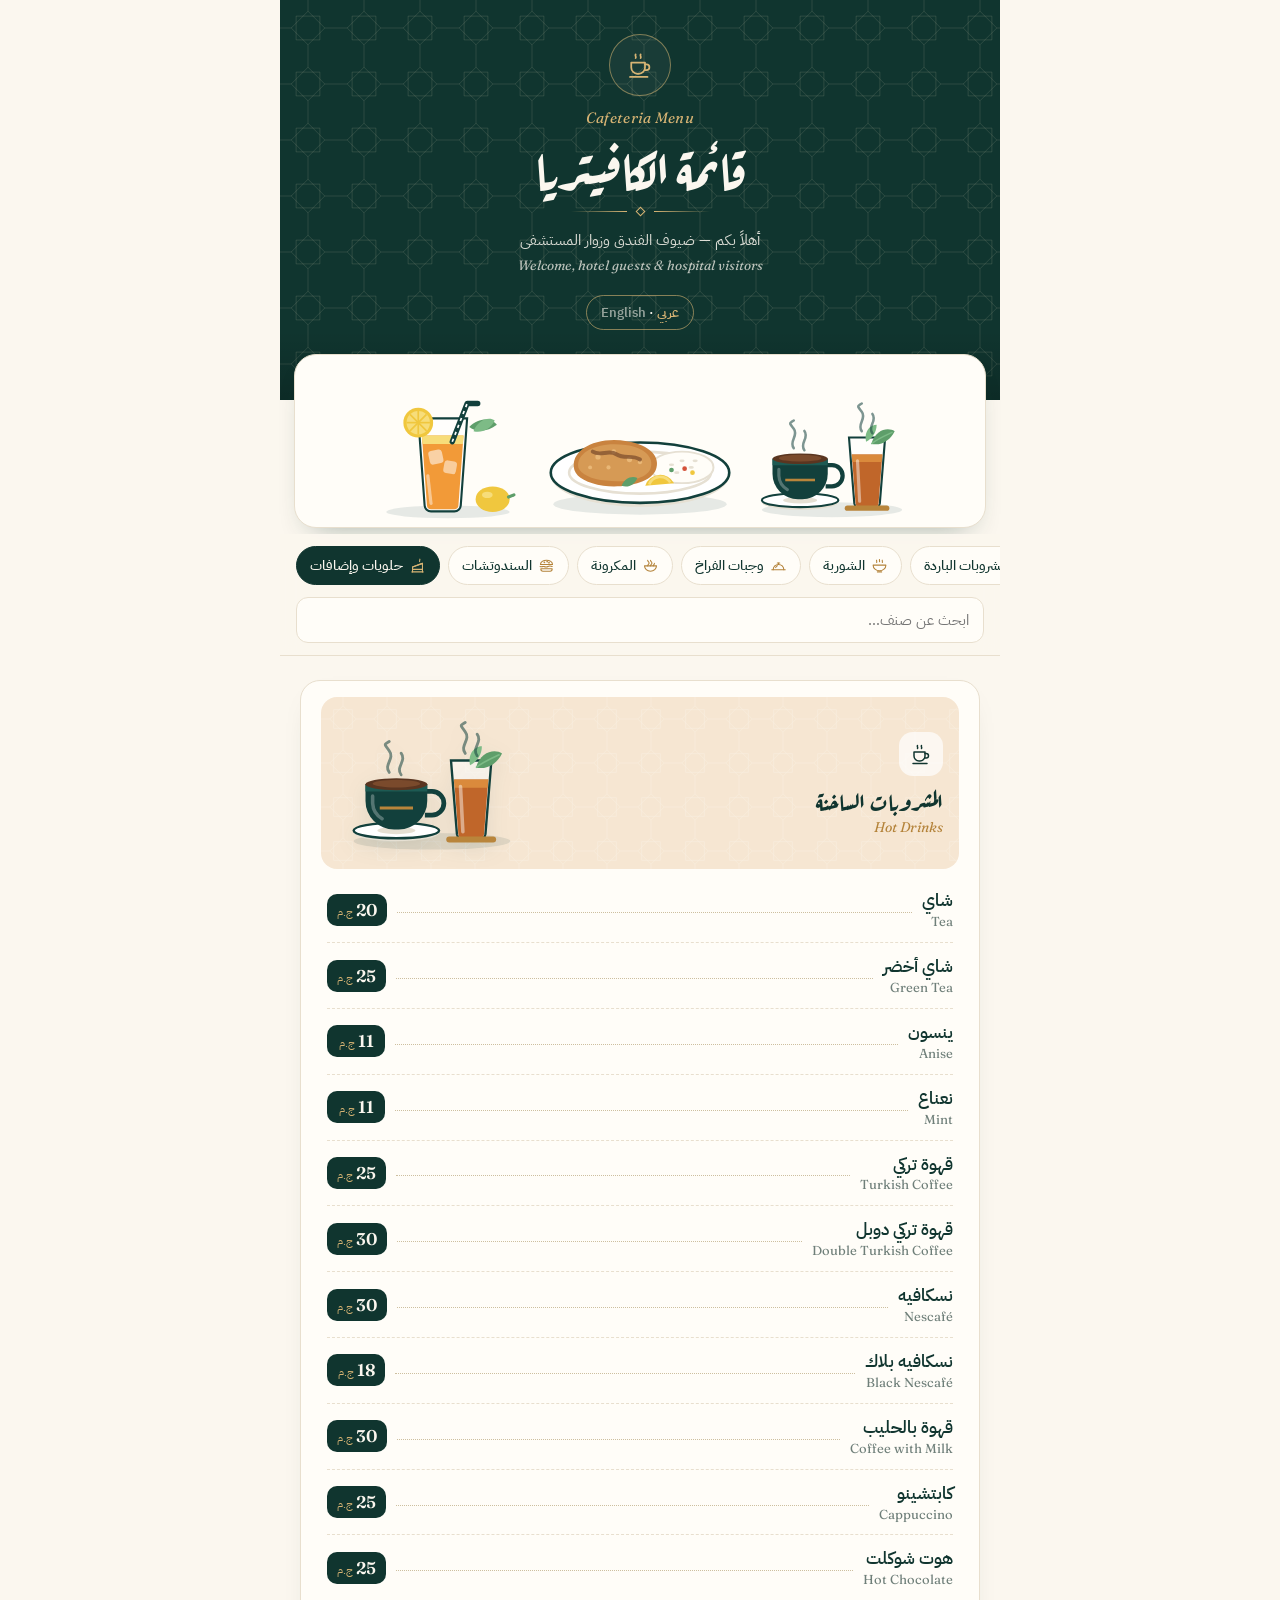
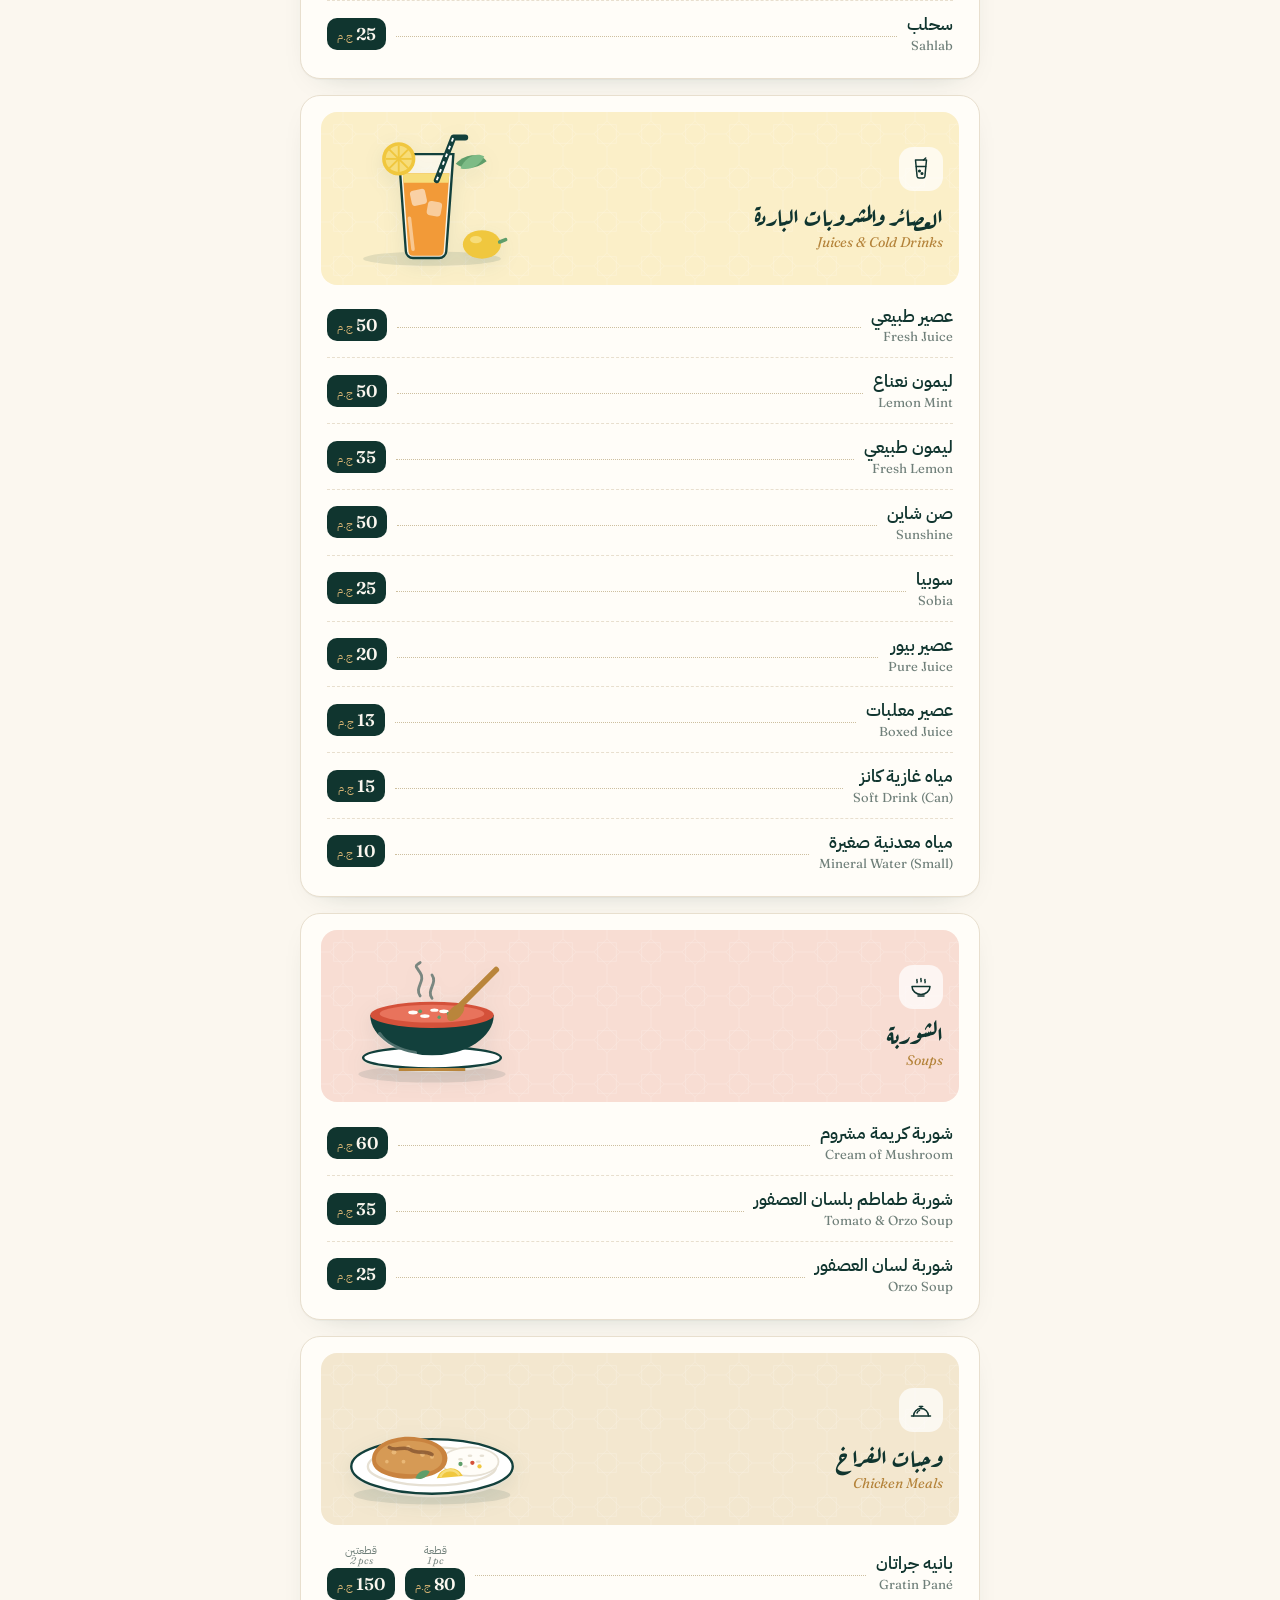
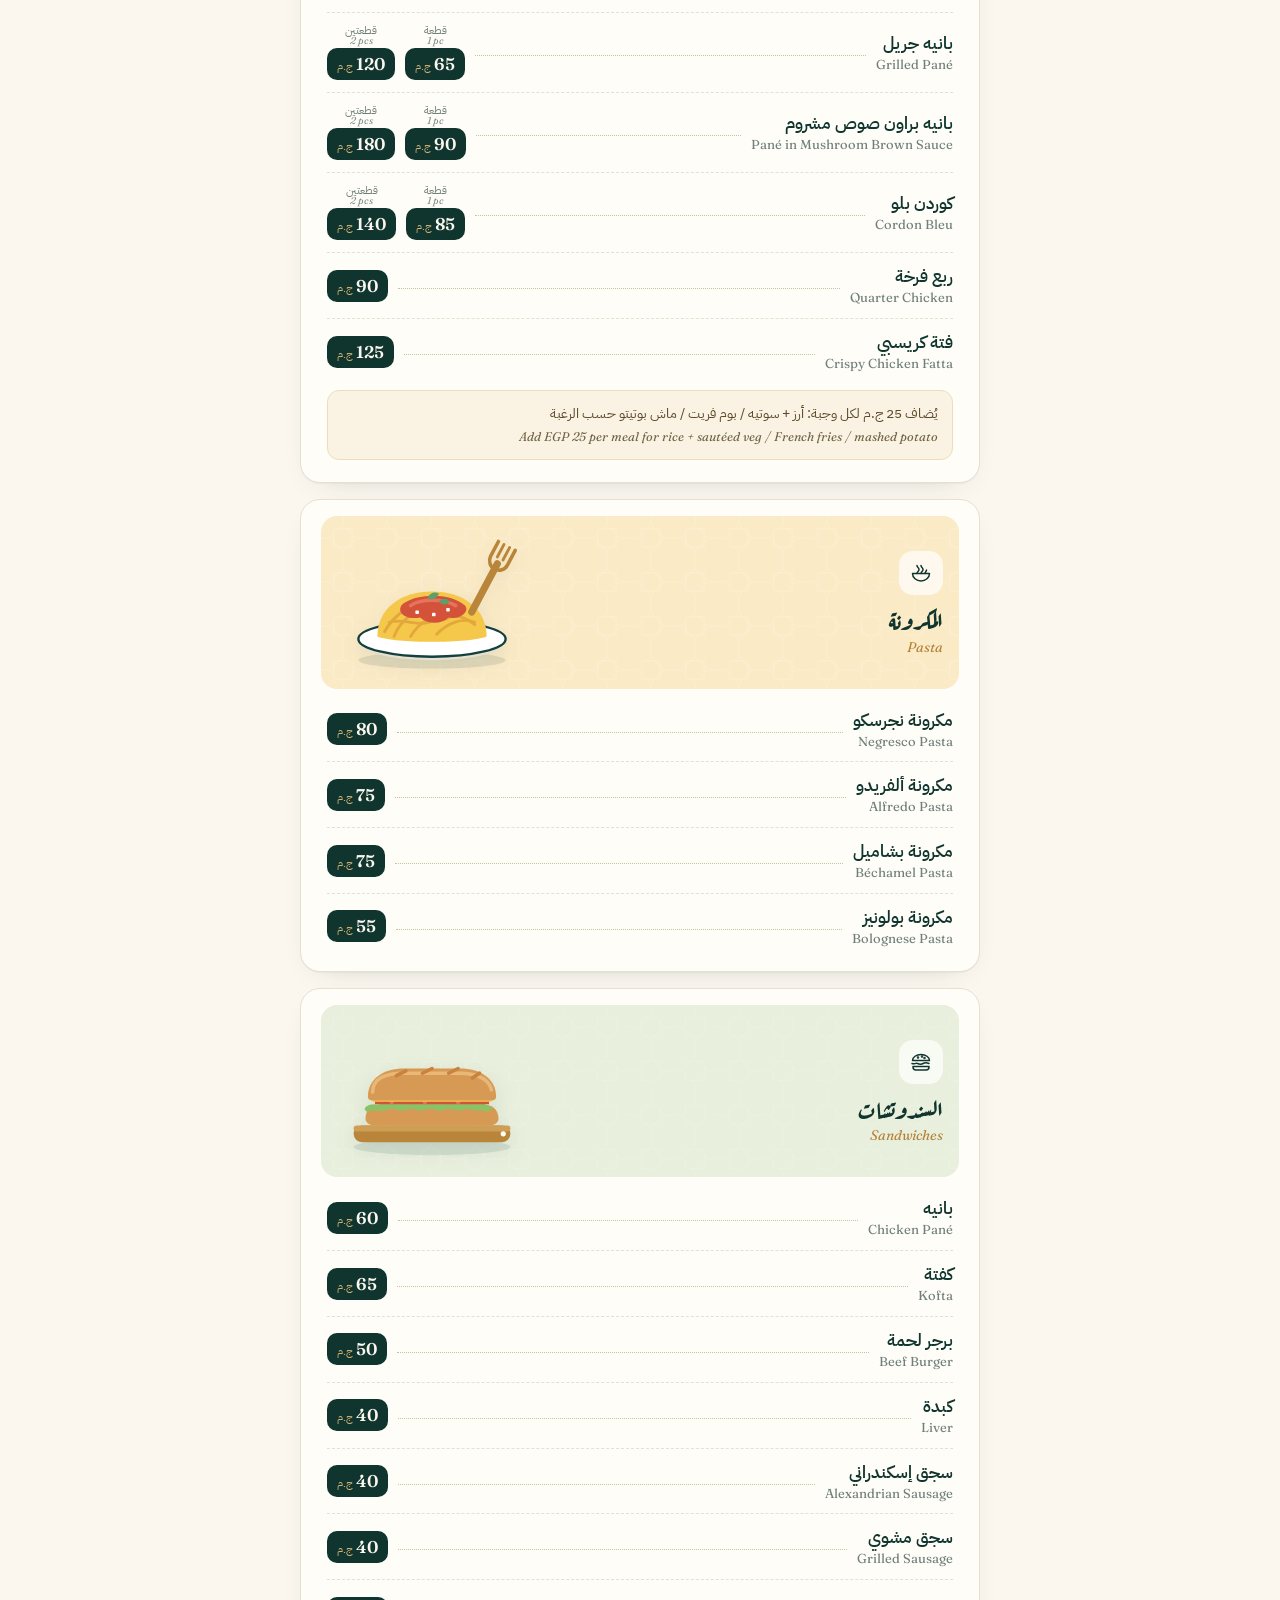
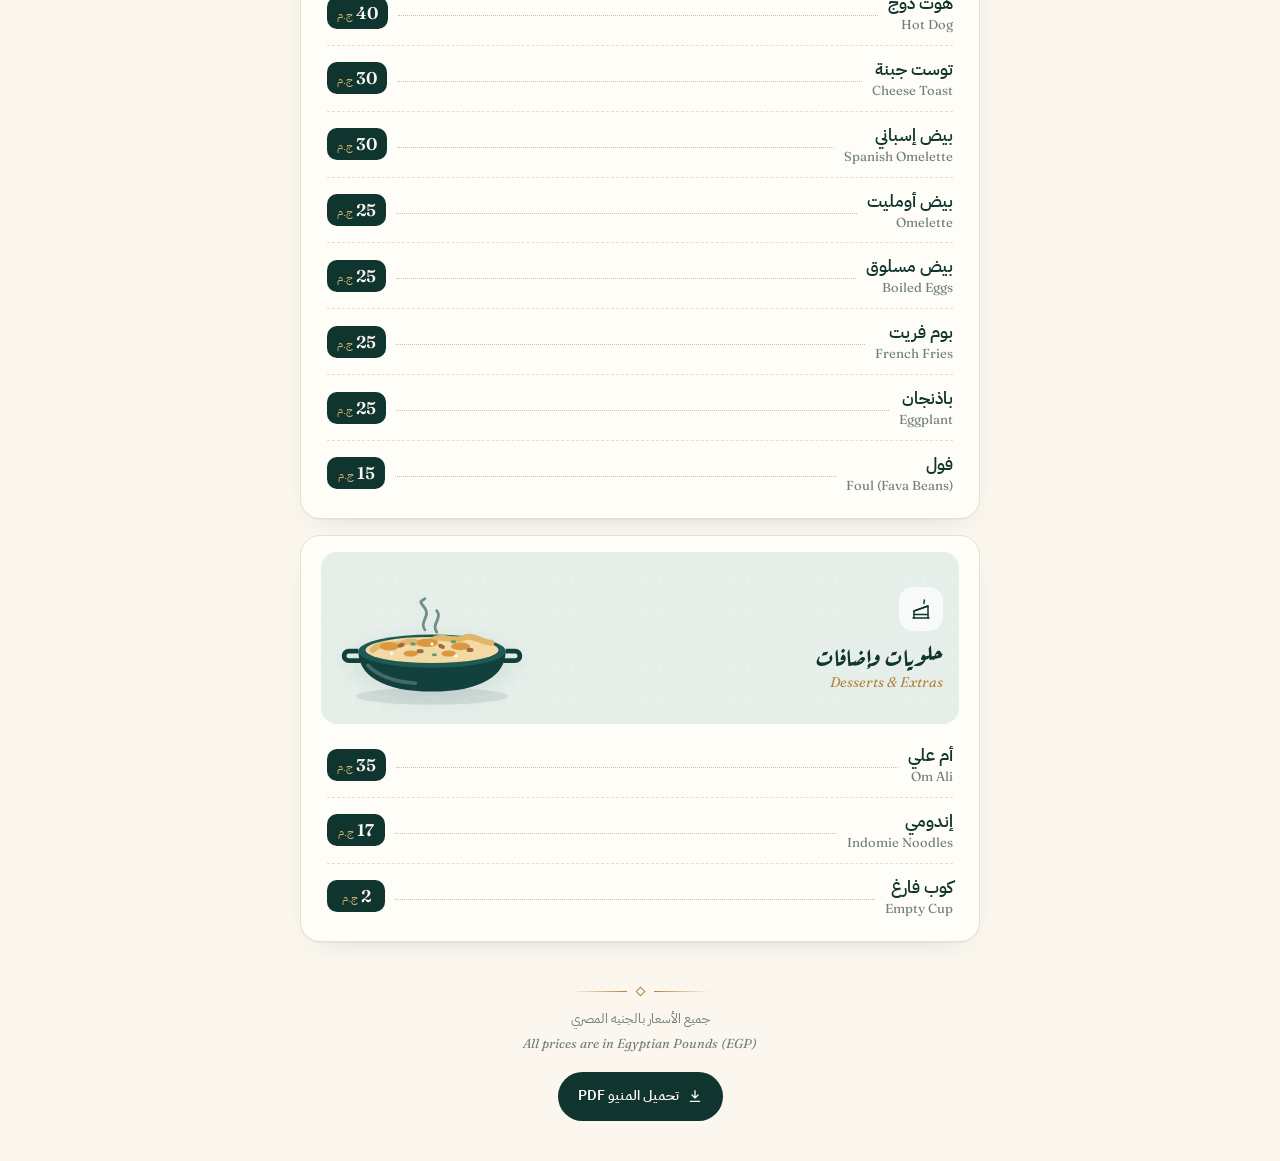
==== commit bbd7649f: "Cafeteria menu: restore first design with illustrations Co-Authored-By: Claude Opus 5.5 <noreply@ant" ====
--- a/cafeteria/index.html
+++ b/cafeteria/index.html
@@ -2,163 +2,373 @@
 <html lang="ar" dir="rtl">
 <head>
 <meta charset="utf-8">
-<meta name="viewport" content="width=device-width, initial-scale=1, viewport-fit=cover">
-<meta name="theme-color" content="#F3F6F5">
-<meta property="og:title" content="قائمة الكافيتريا · Cafeteria Menu">
-<meta property="og:description" content="المشروبات والوجبات والأسعار">
-<link rel="icon" href="data:image/svg+xml,%3Csvg xmlns=%22http://www.w3.org/2000/svg%22 viewBox=%220 0 64 64%22%3E%3Crect width=%2264%22 height=%2264%22 rx=%2214%22 fill=%22%2315314B%22/%3E%3Cpath d=%22M14 58V30a18 18 0 0 1 36 0v28%22 fill=%22none%22 stroke=%22%23D9BC82%22 stroke-width=%223%22/%3E%3Cpath d=%22M22 38h18v4a8 8 0 0 1-8 8h-2a8 8 0 0 1-8-8z%22 fill=%22%23FBF9F4%22/%3E%3C/svg%3E">
-<meta name="description" content="قائمة الكافيتريا — المشروبات والوجبات والأسعار">
+<meta name="viewport" content="width=device-width, initial-scale=1">
+<meta name="theme-color" content="#12403C">
 <title>قائمة الكافيتريا · Cafeteria Menu</title>
 <link rel="preconnect" href="https://fonts.googleapis.com">
 <link rel="preconnect" href="https://fonts.gstatic.com" crossorigin>
-<link href="https://fonts.googleapis.com/css2?family=Amiri:wght@400;700&family=Readex+Pro:wght@300;400;500;600&family=Italiana&family=Instrument+Serif:ital@0;1&family=Young+Serif&display=swap" rel="stylesheet">
+<link href="https://fonts.googleapis.com/css2?family=Aref+Ruqaa:wght@700&family=IBM+Plex+Sans+Arabic:wght@400;500;600;700&family=Fraunces:ital,opsz,wght@0,9..144,500;0,9..144,600;1,9..144,400&display=swap" rel="stylesheet">
 <style>
 :root{
-  --bg:#FBF9F4; --ink:#15314B; --ink2:#3C5568; --gold:#B08A47; --gold-d:#8C6A2E; --sand:#F1E9D9; --sea:#2E6F68; --sky:#E3EEF2;
-  --mute:#5F6F7C; --rule:rgba(176,138,71,.32);
-  --ar-d:'Amiri','Noto Naskh Arabic',serif; --ar:'Readex Pro','Segoe UI',Tahoma,sans-serif;
-  --en-d:'Italiana','Didot',serif; --en:'Instrument Serif',Georgia,serif; --num:'Young Serif',Georgia,serif;
+  --ink:#10352F; --ink2:#1D4A42; --cream:#FBF7EF; --paper:#FFFDF8; --brass:#B4833A; --brass2:#D7B474;
+  --muted:#6F7F79; --line:#E8DFCE; --sage:#E7EEE9;
+  --ar:'IBM Plex Sans Arabic','Segoe UI',Tahoma,sans-serif; --title:'Aref Ruqaa','IBM Plex Sans Arabic',serif; --en:'Fraunces',Georgia,serif;
 }
 *{box-sizing:border-box;margin:0;padding:0}
-html{scroll-behavior:smooth;scroll-padding-top:70px;background:var(--bg)}
-body{font-family:var(--ar);color:var(--ink);background:var(--bg) url("data:image/svg+xml,%3Csvg%20xmlns%3D%22http%3A//www.w3.org/2000/svg%22%20width%3D%2264%22%20height%3D%2264%22%20viewBox%3D%220%200%2064%2064%22%3E%3Cg%20fill%3D%22none%22%20stroke%3D%22%23B08A47%22%20stroke-opacity%3D%220.07%22%20stroke-width%3D%221%22%3E%3Cpath%20d%3D%22M0%2064%20A64%2064%200%200%201%2064%200%22/%3E%3Cpath%20d%3D%22M0%2064%20A32.0%2032.0%200%200%201%2032.0%2032.0%22/%3E%3Cpath%20d%3D%22M32.0%2064%20A32.0%2032.0%200%200%201%2064%2032.0%22/%3E%3C/g%3E%3C/svg%3E");background-size:64px 64px;-webkit-font-smoothing:antialiased;min-height:100vh;position:relative}
-body::before{content:"";position:fixed;inset:0;background:url("data:image/svg+xml,%3Csvg%20xmlns%3D%22http%3A//www.w3.org/2000/svg%22%20width%3D%22220%22%20height%3D%22220%22%3E%3Cfilter%20id%3D%22n%22%3E%3CfeTurbulence%20type%3D%22fractalNoise%22%20baseFrequency%3D%22.85%22%20numOctaves%3D%222%22%20stitchTiles%3D%22stitch%22/%3E%3CfeColorMatrix%20values%3D%220%200%200%200%201%20%200%200%200%200%201%20%200%200%200%200%201%20%200%200%200%20.55%200%22/%3E%3C/filter%3E%3Crect%20width%3D%22100%25%22%20height%3D%22100%25%22%20filter%3D%22url%28%23n%29%22%20opacity%3D%220.5%22/%3E%3C/svg%3E");opacity:.035;pointer-events:none;z-index:50;mix-blend-mode:multiply;filter:invert(1)}
-.wrap{max-width:640px;margin:0 auto;padding:0 0 env(safe-area-inset-bottom)}
-a{color:inherit}
-[hidden]{display:none!important}
-:focus-visible{outline:2px solid var(--gold);outline-offset:3px;border-radius:6px}
+html{scroll-behavior:smooth;scroll-padding-top:78px}
+body{font-family:var(--ar);background:var(--cream);color:var(--ink);-webkit-font-smoothing:antialiased;min-height:100vh}
+.wrap{max-width:720px;margin:0 auto}
 
 /* hero */
-.hero{position:relative;padding:calc(18px + env(safe-area-inset-top)) 18px 0;background:linear-gradient(#F3F6F5,var(--bg) 85%)}
-.archbox{position:relative;max-width:420px;margin:0 auto;aspect-ratio:400/520}
-.archbox svg{position:absolute;inset:0;width:100%;height:100%}
-.htext{position:absolute;inset:0;display:flex;flex-direction:column;align-items:center;text-align:center;padding:22% 13% 0}
-.est{font-family:var(--en-d);font-size:15px;letter-spacing:.32em;color:var(--gold-d);opacity:0;animation:rise .9s .5s ease forwards}
-.hero h1{font-family:var(--ar-d);font-weight:700;font-size:clamp(50px,15vw,70px);line-height:1.12;margin-top:8px;color:var(--ink);opacity:0;animation:rise 1s .7s ease forwards}
-.hero h1 small{display:block;font-size:.46em;font-weight:400;line-height:1.5;color:var(--gold-d)}
-.welcome{margin-top:14px;font-size:14px;line-height:1.85;color:var(--ink2);max-width:22em;opacity:0;animation:rise 1s 1s ease forwards}
-.welcome .en{display:block;font-family:var(--en);font-style:italic;font-size:15.5px;color:var(--sea)}
-@keyframes rise{from{opacity:0;transform:translateY(10px)}to{opacity:1;transform:none}}
-.lang{position:absolute;top:calc(14px + env(safe-area-inset-top));inset-inline-start:14px;z-index:3;appearance:none;background:rgba(255,255,255,.75);border:1px solid var(--rule);color:var(--ink);
-  font:500 13px var(--ar);padding:7px 14px;border-radius:999px;cursor:pointer;backdrop-filter:blur(6px)}
-.lang .en{font-family:var(--en);font-size:15.5px}
-.lang .when-en{display:none} body.en-mode .lang .when-en{display:inline} body.en-mode .lang .when-ar{display:none}
-
-/* sticky nav */
-.nav{position:sticky;top:0;z-index:20;background:rgba(251,249,244,.9);backdrop-filter:blur(14px) saturate(1.2);-webkit-backdrop-filter:blur(14px) saturate(1.2);border-block:1px solid var(--rule)}
-.chips{display:flex;gap:6px;overflow-x:auto;padding:10px 14px;scrollbar-width:none}
+.hero{position:relative;background:var(--ink);color:var(--cream);padding:34px 22px 70px;text-align:center;overflow:hidden}
+.hero::before{content:"";position:absolute;inset:0;background-image:url("data:image/svg+xml,%3Csvg%20xmlns%3D%22http%3A//www.w3.org/2000/svg%22%20width%3D%2256%22%20height%3D%2256%22%20viewBox%3D%220%200%2056%2056%22%3E%3Cg%20fill%3D%22none%22%20stroke%3D%22%23E9D9B8%22%20stroke-opacity%3D%220.13%22%20stroke-width%3D%221%22%3E%3Cpolygon%20points%3D%2239.88%2C39.88%2016.12%2C39.88%2016.12%2C16.12%2039.88%2C16.12%22/%3E%3Cpolygon%20points%3D%2244.80%2C28.00%2028.00%2C44.80%2011.20%2C28.00%2028.00%2C11.20%22/%3E%3Cpath%20d%3D%22M0%2028.0H11.2%20M44.8%2028.0H56%20M28.0%200V11.2%20M28.0%2044.8V56%22/%3E%3C/g%3E%3C/svg%3E");background-size:56px 56px;opacity:1}
+.hero::after{content:"";position:absolute;left:0;right:0;bottom:0;height:70px;background:linear-gradient(to bottom,transparent,rgba(0,0,0,.18))}
+.hero > *{position:relative;z-index:1}
+.emblem{width:62px;height:62px;margin:0 auto 12px;border-radius:50%;border:1px solid rgba(215,180,116,.55);display:grid;place-items:center;color:var(--brass2);background:rgba(255,255,255,.04)}
+.emblem svg{width:30px;height:30px}
+.kicker{font-family:var(--en);font-style:italic;color:var(--brass2);font-size:15px;letter-spacing:.3px}
+.hero h1{font-family:var(--title);font-weight:700;font-size:44px;line-height:1.35;margin:2px 0 4px}
+.orn{display:flex;align-items:center;justify-content:center;gap:10px;color:var(--brass2);margin:6px 0 12px}
+.orn i{display:block;height:1px;width:56px;background:linear-gradient(to left,transparent,var(--brass2))}
+.orn i:last-child{background:linear-gradient(to right,transparent,var(--brass2))}
+.orn b{width:7px;height:7px;transform:rotate(45deg);border:1px solid var(--brass2)}
+.welcome{font-size:14.5px;opacity:.86;line-height:1.8}
+.welcome .en{display:block;font-family:var(--en);font-style:italic;font-size:13.5px;opacity:.85}
+.tools{display:flex;gap:8px;justify-content:center;margin-top:18px}
+.lang{appearance:none;border:1px solid rgba(215,180,116,.6);background:transparent;color:var(--cream);font:600 13px var(--ar);padding:7px 14px;border-radius:999px;cursor:pointer}
+.lang span{opacity:.55}.lang span.on{opacity:1;color:var(--brass2)}
+
+/* chips */
+.nav{position:sticky;top:0;z-index:5;background:rgba(251,247,239,.94);backdrop-filter:blur(10px);-webkit-backdrop-filter:blur(10px);border-bottom:1px solid var(--line)}
+.chips{display:flex;gap:8px;overflow-x:auto;padding:12px 16px;scrollbar-width:none}
 .chips::-webkit-scrollbar{display:none}
-.chip{flex:0 0 auto;text-decoration:none;font-size:13.5px;color:var(--ink2);padding:9px 15px 8px;border-radius:999px 999px 6px 6px;transition:color .2s,background .2s}
-.chip.on{color:#FBF9F4;background:var(--ink);font-weight:500}
-.chip .en{font-family:var(--en);font-size:16px}
-
-/* search */
-.find{padding:20px 18px 2px}
-.find label{display:flex;align-items:center;gap:10px;border-bottom:1px solid var(--rule);padding:4px 2px 10px}
-.find svg{width:18px;height:18px;color:var(--gold);flex:0 0 auto}
-.find input{flex:1;min-width:0;background:transparent;border:0;outline:0;color:var(--ink);font:300 16px var(--ar)}
-.find input::placeholder{color:#8F9AA3}
+.chip{flex:0 0 auto;display:flex;align-items:center;gap:6px;text-decoration:none;color:var(--ink);background:var(--paper);border:1px solid var(--line);padding:8px 13px;border-radius:999px;font-size:13.5px;font-weight:500;transition:.2s}
+.chip .cico{width:17px;height:17px;color:var(--brass)}
+.chip.on{background:var(--ink);color:var(--cream);border-color:var(--ink)}
+.chip.on .cico{color:var(--brass2)}
+.search{padding:0 16px 12px}
+.search input{width:100%;border:1px solid var(--line);background:var(--paper);border-radius:12px;padding:11px 14px;font:400 15px var(--ar);color:var(--ink);outline:none}
+.search input:focus{border-color:var(--brass)}
 
 /* sections */
-main{padding:6px 18px 0}
-.sec{padding:36px 0 6px}
-.sh{display:flex;align-items:flex-end;gap:14px;padding-bottom:14px;border-bottom:1px solid var(--rule);position:relative}
-.sh::after{content:"";position:absolute;bottom:-4px;inset-inline-start:0;width:7px;height:7px;transform:rotate(45deg);background:var(--gold)}
-.badge{width:42px;flex:0 0 auto}
-.badge svg{display:block;width:42px;height:auto}
-.sh h2{display:flex;flex-direction:column;font-weight:400}
-.sh h2 .ar{font-family:var(--ar-d);font-weight:700;font-size:29px;line-height:1.2;color:var(--ink)}
-.sh h2 .en{font-family:var(--en-d);font-size:17px;letter-spacing:.14em;color:var(--gold-d);margin-top:2px}
+main{padding:8px 14px 10px}
+.sec{background:var(--paper);border:1px solid var(--line);border-radius:20px;padding:20px 18px 10px;margin:16px 0;box-shadow:0 1px 0 rgba(16,53,47,.03),0 10px 30px -22px rgba(16,53,47,.35)}
+.sh{display:flex;align-items:center;justify-content:space-between;gap:8px;margin:-8px -6px 8px;padding:16px 16px 14px;border-radius:16px;background:var(--bg);position:relative;overflow:hidden;min-height:132px}
+.sh::before{content:"";position:absolute;inset:0;background:url("data:image/svg+xml,%3Csvg%20xmlns%3D%22http%3A//www.w3.org/2000/svg%22%20width%3D%2244%22%20height%3D%2244%22%20viewBox%3D%220%200%2044%2044%22%3E%3Cg%20fill%3D%22none%22%20stroke%3D%22%23FFFFFF%22%20stroke-opacity%3D%220.5%22%20stroke-width%3D%221%22%3E%3Cpolygon%20points%3D%2231.33%2C31.33%2012.67%2C31.33%2012.67%2C12.67%2031.33%2C12.67%22/%3E%3Cpolygon%20points%3D%2235.20%2C22.00%2022.00%2C35.20%208.80%2C22.00%2022.00%2C8.80%22/%3E%3Cpath%20d%3D%22M0%2022.0H8.8%20M35.2%2022.0H44%20M22.0%200V8.8%20M22.0%2035.2V44%22/%3E%3C/g%3E%3C/svg%3E");background-size:44px 44px;opacity:.35;pointer-events:none}
+.stt{position:relative;display:flex;flex-direction:column;align-items:flex-start;gap:2px;min-width:0}
+.stt .badge{margin-bottom:6px;background:rgba(255,255,255,.7)}
+.sh .art{position:relative;width:44%;max-width:190px;flex:0 0 auto;filter:drop-shadow(0 6px 10px rgba(18,64,60,.08))}
+.sh .art svg{display:block;width:100%;height:auto}
+.cnt{margin-top:6px;font-size:11.5px;color:var(--ink);background:rgba(255,255,255,.65);padding:2px 9px;border-radius:999px}
+.tray{position:relative;z-index:2;display:flex;justify-content:center;align-items:flex-end;gap:2px;margin:-46px 14px 6px;padding:10px 10px 4px;background:var(--paper);border:1px solid var(--line);border-radius:22px;box-shadow:0 14px 30px -18px rgba(16,53,47,.45)}
+.tray .t{flex:1;max-width:170px}.tray .t svg{display:block;width:100%;height:auto}
+.tray .t2{flex:1.25;max-width:210px}
+
+.badge{width:44px;height:44px;flex:0 0 auto;border-radius:14px;background:var(--sage);color:var(--ink);display:grid;place-items:center}
+.badge svg{width:24px;height:24px}
+.sh h2{font-family:var(--title);font-size:24px;font-weight:700;line-height:1.35}
+.sh p.en{font-family:var(--en);font-style:italic;color:var(--brass);font-size:14px}
 .list{list-style:none}
-.it{display:flex;align-items:baseline;gap:10px;padding:14px 0;border-bottom:1px solid rgba(176,138,71,.14)}
+.it{display:flex;align-items:center;gap:10px;padding:12px 0;border-bottom:1px dashed var(--line)}
 .it:last-child{border-bottom:0}
-.nm{display:flex;flex-direction:column;min-width:0;gap:1px}
-.nm .ar{font-size:16.5px;font-weight:500;line-height:1.5;color:var(--ink)}
-.nm .en{font-family:var(--en);font-style:italic;font-size:15px;line-height:1.25;color:var(--sea)}
-.dots{flex:1;min-width:14px;border-bottom:1.5px dotted rgba(176,138,71,.5);transform:translateY(-5px)}
-.prs{display:flex;gap:14px;flex:0 0 auto;align-self:center}
-.prs.two .pc{width:54px;display:flex;flex-direction:column;align-items:center}
-.pr{display:inline-flex;align-items:baseline;gap:4px;white-space:nowrap}
-.pr b{font-family:var(--num);font-weight:400;font-size:21px;color:var(--ink);font-variant-numeric:lining-nums}
-.pr i{font-style:normal;font-size:11px;color:var(--gold-d)}
-.colhd{display:flex;justify-content:space-between;padding:12px 0 0}
-.colhd .pc{font-size:12px;color:var(--mute);line-height:1.2;text-align:center}
-.colhd .pc .en{display:block;font-family:var(--en);font-style:italic;font-size:13px;color:var(--sea)}
-.note{margin:6px 0 4px;padding:14px 16px;border:1px solid var(--rule);border-radius:16px 16px 4px 4px;background:var(--sand);font-size:13.5px;line-height:1.8;color:var(--ink2)}
-.note .en{display:block;font-family:var(--en);font-style:italic;font-size:14.5px;color:var(--sea);text-align:right}
-.empty{display:none;text-align:center;color:var(--mute);padding:40px 0}
-
-/* footer */
-footer{text-align:center;padding:40px 24px 56px;color:var(--mute);font-size:13px;line-height:2}
-footer .fan{width:140px;margin:0 auto 14px}
-footer .fan svg{display:block;width:100%}
-footer > .en{font-family:var(--en);font-style:italic;font-size:15px;color:var(--sea)}
-.dl{display:inline-flex;align-items:center;gap:8px;margin-top:18px;text-decoration:none;color:#FBF9F4;background:var(--ink);padding:11px 20px;border-radius:999px 999px 8px 8px;font-weight:500;font-size:14px}
-.dl .en{font-family:var(--ar)}
+.nm{display:flex;flex-direction:column;min-width:0}
+.nm .ar{font-size:16.5px;font-weight:600;line-height:1.45}
+.nm .en{font-family:var(--en);font-size:13px;color:var(--muted);line-height:1.3}
+.dots{flex:1;align-self:center;border-bottom:1px dotted #CDBF9F;transform:translateY(3px);min-width:12px}
+.prs{display:flex;gap:10px;flex:0 0 auto}
+.pc{display:flex;flex-direction:column;align-items:center;gap:2px}
+.pc small{font-size:11px;color:var(--muted);line-height:1;display:flex;flex-direction:column;align-items:center}
+.pc small em{font-family:var(--en);font-style:italic;font-size:10px;opacity:.85}
+.pr{display:inline-flex;align-items:baseline;gap:3px;background:var(--ink);color:var(--cream);padding:5px 10px;border-radius:10px;min-width:58px;justify-content:center}
+.pr b{font-family:var(--en);font-weight:600;font-size:17px;font-variant-numeric:lining-nums tabular-nums}
+.pr i{font-style:normal;font-size:11px;color:var(--brass2)}
+.note{margin:6px 0 10px;padding:12px 14px;background:#FAF3E3;border:1px solid #EEDDB8;border-radius:12px;font-size:13.5px;line-height:1.7;color:#5B4A2A}
+.note .en{display:block;text-align:right;font-family:var(--en);font-style:italic;font-size:12.5px;opacity:.85}
+.empty{display:none;text-align:center;color:var(--muted);padding:30px 0}
+footer{text-align:center;padding:16px 20px 40px;color:var(--muted);font-size:13px;line-height:1.9}
+footer .en{font-family:var(--en);font-style:italic}
+.dl{display:inline-flex;align-items:center;gap:8px;margin-top:16px;text-decoration:none;color:var(--cream);background:var(--ink);padding:11px 20px;border-radius:999px;font-weight:600;font-size:14px}
+.dl .en{font-style:normal;font-family:var(--ar)}
 body:not(.en-mode) .dl .en{display:none}
+body.en-mode .dl .ar{display:none}
+body.en-mode .cnt{display:none}
+footer .orn{color:var(--brass)}
+footer .orn i{background:linear-gradient(to left,transparent,var(--brass))}
+footer .orn i:last-child{background:linear-gradient(to right,transparent,var(--brass))}
+footer .orn b{border-color:var(--brass)}
 
 /* English mode */
 body.en-mode{direction:ltr}
-body.en-mode .nm{flex-direction:column-reverse}
-body.en-mode .nm .en{font-style:normal;font-size:19px;color:var(--ink)}
-body.en-mode .nm .ar{font-size:13.5px;font-weight:300;color:var(--sea)}
-body.en-mode .sh h2{flex-direction:column-reverse}
-body.en-mode .sh h2 .en{font-size:26px;color:var(--ink);letter-spacing:.06em;margin:0}
-body.en-mode .sh h2 .ar{font-size:17px;font-weight:400;color:var(--gold-d)}
+body.en-mode .nm .ar{order:2;font-size:13px;font-weight:500;color:var(--muted)}
+body.en-mode .nm .en{order:1;font-family:var(--en);font-size:17px;font-weight:600;color:var(--ink)}
+body.en-mode .sh h2.ar{display:none}
+body.en-mode .sh p.en{font-size:21px;font-style:normal;font-weight:600;color:var(--ink)}
 body.en-mode .chip .ar{display:none}
 body:not(.en-mode) .chip .en{display:none}
-body.en-mode .note{text-align:left}
-body.en-mode .note .en{text-align:left;font-size:15.5px;color:var(--ink)}
 body.en-mode .note .ar{display:none}
+body.en-mode .note .en{font-size:13.5px;text-align:left}
+body.en-mode .pr i::before{content:"EGP";}
 body.en-mode .pr i{font-size:0}
-body.en-mode .pr i::before{content:"EGP";font-size:10px;letter-spacing:.08em}
-body.en-mode .colhd .pc .ar{display:none}
-body.en-mode .colhd .pc .en{font-size:14px}
+body.en-mode .pr i::before{font-size:10px;letter-spacing:.5px}
+body.en-mode .pc small{font-size:0}
+body.en-mode .pc small em{font-size:11px}
 body.en-mode .welcome .ar{display:none}
-body.en-mode .welcome .en{font-size:17px}
-body.en-mode footer .ar{display:none}
-
-@media (min-width:600px){ main{padding:6px 28px 0} .find{padding:24px 28px 2px} }
-@media (prefers-reduced-motion:reduce){html{scroll-behavior:auto}.est,.hero h1,.welcome{animation:none;opacity:1}}
+body.en-mode .welcome .en{font-size:15px}
+
+@media (min-width:560px){ .hero h1{font-size:54px} main{padding:8px 20px} .sec{padding:24px 26px 12px} }
+@media (prefers-reduced-motion:reduce){html{scroll-behavior:auto}.chip{transition:none}}
 </style>
 </head>
 <body>
 <div class="wrap">
   <header class="hero">
-    <button class="lang" id="lang" type="button"><span class="when-ar en" lang="en">English</span><span class="when-en">عربي</span></button>
-    <div class="archbox">
-      <svg viewBox="-2 -4 404 524" xmlns="http://www.w3.org/2000/svg" aria-hidden="true" preserveAspectRatio="xMidYMax meet"><style>.ray{stroke-dasharray:640;stroke-dashoffset:640;animation:draw 1.6s cubic-bezier(.2,.7,.2,1) forwards;animation-delay:var(--d)}@keyframes draw{to{stroke-dashoffset:0}}.steam{stroke-dasharray:30;animation:steam 3.2s ease-in-out infinite}.s2{animation-delay:1.1s}@keyframes steam{0%{stroke-dashoffset:30;opacity:0}40%{opacity:.9}100%{stroke-dashoffset:-30;opacity:0}}@media (prefers-reduced-motion:reduce){.ray{animation:none;stroke-dashoffset:0}.steam{animation:none}}</style><defs><clipPath id="clipw"><path d="M44 520 V196.0 A156.0 156.0 0 0 1 356 196.0 V520 Z"/></clipPath><linearGradient id="skyw" x1="0" y1="0" x2="0" y2="1"><stop offset="0" stop-color="#CADFE8"/><stop offset="1" stop-color="#F7F4ED"/></linearGradient><radialGradient id="gloww" cx="50%" cy="88%" r="70%"><stop offset="0" stop-color="#B08A47" stop-opacity=".22"/><stop offset=".55" stop-color="#B08A47" stop-opacity="0"/></radialGradient></defs><path d="M44 520 V196.0 A156.0 156.0 0 0 1 356 196.0 V520 Z" fill="url(#skyw)"/><g clip-path="url(#clipw)"><rect x="0" y="0" width="400" height="520" fill="url(#gloww)"/><line class="ray" x1="200.0" y1="458" x2="-419.3" y2="428.5" stroke="#B08A47" stroke-opacity="0.34" stroke-width="1.1" style="--d:640ms"/><line class="ray" x1="200.0" y1="458" x2="-413.7" y2="369.8" stroke="#B08A47" stroke-opacity="0.14" stroke-width="0.7" style="--d:600ms"/><line class="ray" x1="200.0" y1="458" x2="-402.5" y2="311.8" stroke="#B08A47" stroke-opacity="0.34" stroke-width="1.1" style="--d:560ms"/><line class="ray" x1="200.0" y1="458" x2="-385.9" y2="255.2" stroke="#B08A47" stroke-opacity="0.14" stroke-width="0.7" style="--d:520ms"/><line class="ray" x1="200.0" y1="458" x2="-364.0" y2="200.4" stroke="#B08A47" stroke-opacity="0.34" stroke-width="1.1" style="--d:480ms"/><line class="ray" x1="200.0" y1="458" x2="-336.9" y2="148.0" stroke="#B08A47" stroke-opacity="0.14" stroke-width="0.7" style="--d:440ms"/><line class="ray" x1="200.0" y1="458" x2="-305.0" y2="98.4" stroke="#B08A47" stroke-opacity="0.34" stroke-width="1.1" style="--d:400ms"/><line class="ray" x1="200.0" y1="458" x2="-268.6" y2="52.0" stroke="#B08A47" stroke-opacity="0.14" stroke-width="0.7" style="--d:360ms"/><line class="ray" x1="200.0" y1="458" x2="-227.8" y2="9.3" stroke="#B08A47" stroke-opacity="0.34" stroke-width="1.1" style="--d:320ms"/><line class="ray" x1="200.0" y1="458" x2="-183.3" y2="-29.4" stroke="#B08A47" stroke-opacity="0.14" stroke-width="0.7" style="--d:280ms"/><line class="ray" x1="200.0" y1="458" x2="-135.2" y2="-63.6" stroke="#B08A47" stroke-opacity="0.34" stroke-width="1.1" style="--d:240ms"/><line class="ray" x1="200.0" y1="458" x2="-84.1" y2="-93.1" stroke="#B08A47" stroke-opacity="0.14" stroke-width="0.7" style="--d:200ms"/><line class="ray" x1="200.0" y1="458" x2="-30.4" y2="-117.6" stroke="#B08A47" stroke-opacity="0.34" stroke-width="1.1" style="--d:160ms"/><line class="ray" x1="200.0" y1="458" x2="25.3" y2="-136.9" stroke="#B08A47" stroke-opacity="0.14" stroke-width="0.7" style="--d:120ms"/><line class="ray" x1="200.0" y1="458" x2="82.7" y2="-150.8" stroke="#B08A47" stroke-opacity="0.34" stroke-width="1.1" style="--d:80ms"/><line class="ray" x1="200.0" y1="458" x2="141.1" y2="-159.2" stroke="#B08A47" stroke-opacity="0.14" stroke-width="0.7" style="--d:40ms"/><line class="ray" x1="200.0" y1="458" x2="200.0" y2="-162.0" stroke="#B08A47" stroke-opacity="0.34" stroke-width="1.1" style="--d:0ms"/><line class="ray" x1="200.0" y1="458" x2="258.9" y2="-159.2" stroke="#B08A47" stroke-opacity="0.14" stroke-width="0.7" style="--d:40ms"/><line class="ray" x1="200.0" y1="458" x2="317.3" y2="-150.8" stroke="#B08A47" stroke-opacity="0.34" stroke-width="1.1" style="--d:80ms"/><line class="ray" x1="200.0" y1="458" x2="374.7" y2="-136.9" stroke="#B08A47" stroke-opacity="0.14" stroke-width="0.7" style="--d:120ms"/><line class="ray" x1="200.0" y1="458" x2="430.4" y2="-117.6" stroke="#B08A47" stroke-opacity="0.34" stroke-width="1.1" style="--d:160ms"/><line class="ray" x1="200.0" y1="458" x2="484.1" y2="-93.1" stroke="#B08A47" stroke-opacity="0.14" stroke-width="0.7" style="--d:200ms"/><line class="ray" x1="200.0" y1="458" x2="535.2" y2="-63.6" stroke="#B08A47" stroke-opacity="0.34" stroke-width="1.1" style="--d:240ms"/><line class="ray" x1="200.0" y1="458" x2="583.3" y2="-29.4" stroke="#B08A47" stroke-opacity="0.14" stroke-width="0.7" style="--d:280ms"/><line class="ray" x1="200.0" y1="458" x2="627.8" y2="9.3" stroke="#B08A47" stroke-opacity="0.34" stroke-width="1.1" style="--d:320ms"/><line class="ray" x1="200.0" y1="458" x2="668.6" y2="52.0" stroke="#B08A47" stroke-opacity="0.14" stroke-width="0.7" style="--d:360ms"/><line class="ray" x1="200.0" y1="458" x2="705.0" y2="98.4" stroke="#B08A47" stroke-opacity="0.34" stroke-width="1.1" style="--d:400ms"/><line class="ray" x1="200.0" y1="458" x2="736.9" y2="148.0" stroke="#B08A47" stroke-opacity="0.14" stroke-width="0.7" style="--d:440ms"/><line class="ray" x1="200.0" y1="458" x2="764.0" y2="200.4" stroke="#B08A47" stroke-opacity="0.34" stroke-width="1.1" style="--d:480ms"/><line class="ray" x1="200.0" y1="458" x2="785.9" y2="255.2" stroke="#B08A47" stroke-opacity="0.14" stroke-width="0.7" style="--d:520ms"/><line class="ray" x1="200.0" y1="458" x2="802.5" y2="311.8" stroke="#B08A47" stroke-opacity="0.34" stroke-width="1.1" style="--d:560ms"/><line class="ray" x1="200.0" y1="458" x2="813.7" y2="369.8" stroke="#B08A47" stroke-opacity="0.14" stroke-width="0.7" style="--d:600ms"/><line class="ray" x1="200.0" y1="458" x2="819.3" y2="428.5" stroke="#B08A47" stroke-opacity="0.34" stroke-width="1.1" style="--d:640ms"/><path d="M130.0 458 A70 70 0 0 1 270.0 458" fill="none" stroke="#B08A47" stroke-opacity="0.55" stroke-width="0.8" /><path d="M88.0 458 A112 112 0 0 1 312.0 458" fill="none" stroke="#B08A47" stroke-opacity="0.3" stroke-width="0.8" stroke-dasharray="2 5"/><path d="M32.0 458 A168 168 0 0 1 368.0 458" fill="none" stroke="#B08A47" stroke-opacity="0.22" stroke-width="0.8" /></g><path d="M18 520 V196.0 A182.0 182.0 0 0 1 382 196.0 V520" fill="none" stroke="#B08A47" stroke-width="1.4"/><path d="M30 520 V196.0 A170.0 170.0 0 0 1 370 196.0 V520" fill="none" stroke="#B08A47" stroke-opacity=".45" stroke-width=".8"/><path d="M44 520 V196.0 A156.0 156.0 0 0 1 356 196.0 V520" fill="none" stroke="#B08A47" stroke-opacity=".8" stroke-width="1"/><path d="M174.0 14 h52 M182.0 6 h36 M190.0 -1 h20" stroke="#B08A47" stroke-width="1.2" fill="none"/><rect x="196.0" y="20" width="8" height="8" transform="rotate(45 200.0 24)" fill="#B08A47"/><line x1="12" y1="218" x2="12" y2="520" stroke="#B08A47" stroke-opacity="0.25" stroke-width="0.8"/><line x1="15" y1="218" x2="15" y2="520" stroke="#B08A47" stroke-opacity="0.4" stroke-width="0.8"/><line x1="18" y1="218" x2="18" y2="520" stroke="#B08A47" stroke-opacity="0.55" stroke-width="0.8"/><line x1="388" y1="218" x2="388" y2="520" stroke="#B08A47" stroke-opacity="0.25" stroke-width="0.8"/><line x1="385" y1="218" x2="385" y2="520" stroke="#B08A47" stroke-opacity="0.4" stroke-width="0.8"/><line x1="382" y1="218" x2="382" y2="520" stroke="#B08A47" stroke-opacity="0.55" stroke-width="0.8"/><g transform="translate(168.0 454)" fill="none" stroke="#15314B" stroke-width="1.6" stroke-linecap="round" stroke-linejoin="round"><path d="M4 6 h46 v8 a20 20 0 0 1 -20 20 h-6 a20 20 0 0 1 -20 -20 z" fill="#FFFFFF"/><path d="M50 10 h4 a7 7 0 0 1 0 14 h-6"/><path d="M-6 42 h70" /><path class="steam" d="M18 -4 c-4 -6 4 -9 0 -16"/><path class="steam s2" d="M30 -6 c-4 -6 4 -9 0 -16"/></g></svg>
-      <div class="htext">
-        <div class="est" lang="en">Cafeteria</div>
-        <h1><small>قائمة</small>الكافيتريا</h1>
-        <p class="welcome"><span class="ar">أهلاً بكم.. اختاروا مشروبكم ووجبتكم براحتكم</span><span class="en" lang="en" dir="ltr">Welcome. Take your time choosing.</span></p>
-      </div>
-    </div>
+    <div class="emblem"><svg viewBox="0 0 24 24" fill="none" stroke="currentColor" stroke-width="1.4" stroke-linecap="round" stroke-linejoin="round"><path d="M5 10h11v4a5 5 0 0 1-5 5h-1a5 5 0 0 1-5-5z"/><path d="M16 11.5h1.2a2.3 2.3 0 0 1 0 4.6H15.6"/><path d="M8.5 3.5c-.8 1 .8 1.8 0 3"/><path d="M12.5 3.5c-.8 1 .8 1.8 0 3"/><path d="M4 21.5h14"/></svg></div>
+    <div class="kicker">Cafeteria Menu</div>
+    <h1>قائمة الكافيتريا</h1>
+    <div class="orn"><i></i><b></b><i></i></div>
+    <p class="welcome"><span class="ar">أهلاً بكم — ضيوف الفندق وزوار المستشفى</span><span class="en">Welcome, hotel guests &amp; hospital visitors</span></p>
+    <div class="tools"><button class="lang" id="lang" type="button" aria-label="Language"><span class="on" data-l="ar">عربي</span> · <span data-l="en">English</span></button></div>
   </header>
-  <nav class="nav" aria-label="أقسام المنيو"><div class="chips" id="chips"><a class="chip" href="#hot" data-id="hot"><span class="ar">المشروبات الساخنة</span><span class="en" lang="en">Hot Drinks</span></a><a class="chip" href="#cold" data-id="cold"><span class="ar">العصائر والمشروبات الباردة</span><span class="en" lang="en">Juices &amp; Cold Drinks</span></a><a class="chip" href="#soup" data-id="soup"><span class="ar">الشوربة</span><span class="en" lang="en">Soups</span></a><a class="chip" href="#chicken" data-id="chicken"><span class="ar">وجبات الفراخ</span><span class="en" lang="en">Chicken Meals</span></a><a class="chip" href="#pasta" data-id="pasta"><span class="ar">المكرونة</span><span class="en" lang="en">Pasta</span></a><a class="chip" href="#sandwich" data-id="sandwich"><span class="ar">السندوتشات</span><span class="en" lang="en">Sandwiches</span></a><a class="chip" href="#extras" data-id="extras"><span class="ar">حلويات وإضافات</span><span class="en" lang="en">Desserts &amp; Extras</span></a></div></nav>
-  <div class="find"><label><svg viewBox="0 0 24 24" fill="none" stroke="currentColor" stroke-width="1.6" stroke-linecap="round"><circle cx="11" cy="11" r="6.5"/><path d="m20 20-4.2-4.2"/></svg><input id="q" type="search" placeholder="ابحث عن صنف" aria-label="ابحث عن صنف" autocomplete="off"></label></div>
-  <main id="main"><section class="sec" id="hot" aria-labelledby="h-hot"><header class="sh"><span class="badge"><svg viewBox="0 0 46 54" xmlns="http://www.w3.org/2000/svg" aria-hidden="true"><path d="M3 53 V23 A20 20 0 0 1 43 23 V53 Z" fill="#E8F0F2" stroke="#B08A47" stroke-width="1"/><path d="M7 53 V24 A16 16 0 0 1 39 24 V53" fill="none" stroke="#B08A47" stroke-opacity=".4" stroke-width=".7"/><g transform="translate(11 18)" fill="none" stroke="#15314B" stroke-width="1.4" stroke-linecap="round" stroke-linejoin="round"><path d="M5 10h11v4a5 5 0 0 1-5 5h-1a5 5 0 0 1-5-5z"/><path d="M16 11.5h1.2a2.3 2.3 0 0 1 0 4.6H15.6"/><path d="M8.5 3.5c-.8 1 .8 1.8 0 3"/><path d="M12.5 3.5c-.8 1 .8 1.8 0 3"/><path d="M4 21.5h14"/></g></svg></span><div class="st"><h2 id="h-hot"><span class="ar">المشروبات الساخنة</span><span class="en" lang="en">Hot Drinks</span></h2></div></header><ul class="list"><li class="it" data-k="شاي tea"><div class="nm"><span class="ar">شاي</span><span class="en" lang="en">Tea</span></div><span class="dots"></span><div class="prs"><span class="pr"><b>20</b><i>ج.م</i></span></div></li><li class="it" data-k="شاي أخضر green tea"><div class="nm"><span class="ar">شاي أخضر</span><span class="en" lang="en">Green Tea</span></div><span class="dots"></span><div class="prs"><span class="pr"><b>25</b><i>ج.م</i></span></div></li><li class="it" data-k="ينسون anise"><div class="nm"><span class="ar">ينسون</span><span class="en" lang="en">Anise</span></div><span class="dots"></span><div class="prs"><span class="pr"><b>11</b><i>ج.م</i></span></div></li><li class="it" data-k="نعناع mint"><div class="nm"><span class="ar">نعناع</span><span class="en" lang="en">Mint</span></div><span class="dots"></span><div class="prs"><span class="pr"><b>11</b><i>ج.م</i></span></div></li><li class="it" data-k="قهوة تركي turkish coffee"><div class="nm"><span class="ar">قهوة تركي</span><span class="en" lang="en">Turkish Coffee</span></div><span class="dots"></span><div class="prs"><span class="pr"><b>25</b><i>ج.م</i></span></div></li><li class="it" data-k="قهوة تركي دوبل double turkish coffee"><div class="nm"><span class="ar">قهوة تركي دوبل</span><span class="en" lang="en">Double Turkish Coffee</span></div><span class="dots"></span><div class="prs"><span class="pr"><b>30</b><i>ج.م</i></span></div></li><li class="it" data-k="نسكافيه nescafé"><div class="nm"><span class="ar">نسكافيه</span><span class="en" lang="en">Nescafé</span></div><span class="dots"></span><div class="prs"><span class="pr"><b>30</b><i>ج.م</i></span></div></li><li class="it" data-k="نسكافيه بلاك black nescafé"><div class="nm"><span class="ar">نسكافيه بلاك</span><span class="en" lang="en">Black Nescafé</span></div><span class="dots"></span><div class="prs"><span class="pr"><b>18</b><i>ج.م</i></span></div></li><li class="it" data-k="قهوة بالحليب coffee with milk"><div class="nm"><span class="ar">قهوة بالحليب</span><span class="en" lang="en">Coffee with Milk</span></div><span class="dots"></span><div class="prs"><span class="pr"><b>30</b><i>ج.م</i></span></div></li><li class="it" data-k="كابتشينو cappuccino"><div class="nm"><span class="ar">كابتشينو</span><span class="en" lang="en">Cappuccino</span></div><span class="dots"></span><div class="prs"><span class="pr"><b>25</b><i>ج.م</i></span></div></li><li class="it" data-k="هوت شوكلت hot chocolate"><div class="nm"><span class="ar">هوت شوكلت</span><span class="en" lang="en">Hot Chocolate</span></div><span class="dots"></span><div class="prs"><span class="pr"><b>25</b><i>ج.م</i></span></div></li><li class="it" data-k="سحلب sahlab"><div class="nm"><span class="ar">سحلب</span><span class="en" lang="en">Sahlab</span></div><span class="dots"></span><div class="prs"><span class="pr"><b>25</b><i>ج.م</i></span></div></li></ul></section><section class="sec" id="cold" aria-labelledby="h-cold"><header class="sh"><span class="badge"><svg viewBox="0 0 46 54" xmlns="http://www.w3.org/2000/svg" aria-hidden="true"><path d="M3 53 V23 A20 20 0 0 1 43 23 V53 Z" fill="#E8F0F2" stroke="#B08A47" stroke-width="1"/><path d="M7 53 V24 A16 16 0 0 1 39 24 V53" fill="none" stroke="#B08A47" stroke-opacity=".4" stroke-width=".7"/><g transform="translate(11 18)" fill="none" stroke="#15314B" stroke-width="1.4" stroke-linecap="round" stroke-linejoin="round"><path d="M6.5 3h11l-1.6 16.4a2 2 0 0 1-2 1.6h-3.8a2 2 0 0 1-2-1.6z"/><path d="M7.3 9.5h9.4"/><path d="M14.5 3l2.2-2"/><circle cx="10.5" cy="14" r=".8"/><circle cx="13" cy="16.5" r=".8"/></g></svg></span><div class="st"><h2 id="h-cold"><span class="ar">العصائر والمشروبات الباردة</span><span class="en" lang="en">Juices &amp; Cold Drinks</span></h2></div></header><ul class="list"><li class="it" data-k="عصير طبيعي fresh juice"><div class="nm"><span class="ar">عصير طبيعي</span><span class="en" lang="en">Fresh Juice</span></div><span class="dots"></span><div class="prs"><span class="pr"><b>50</b><i>ج.م</i></span></div></li><li class="it" data-k="ليمون نعناع lemon mint"><div class="nm"><span class="ar">ليمون نعناع</span><span class="en" lang="en">Lemon Mint</span></div><span class="dots"></span><div class="prs"><span class="pr"><b>50</b><i>ج.م</i></span></div></li><li class="it" data-k="ليمون طبيعي fresh lemon"><div class="nm"><span class="ar">ليمون طبيعي</span><span class="en" lang="en">Fresh Lemon</span></div><span class="dots"></span><div class="prs"><span class="pr"><b>35</b><i>ج.م</i></span></div></li><li class="it" data-k="صن شاين sunshine"><div class="nm"><span class="ar">صن شاين</span><span class="en" lang="en">Sunshine</span></div><span class="dots"></span><div class="prs"><span class="pr"><b>50</b><i>ج.م</i></span></div></li><li class="it" data-k="سوبيا sobia"><div class="nm"><span class="ar">سوبيا</span><span class="en" lang="en">Sobia</span></div><span class="dots"></span><div class="prs"><span class="pr"><b>25</b><i>ج.م</i></span></div></li><li class="it" data-k="عصير بيور pure juice"><div class="nm"><span class="ar">عصير بيور</span><span class="en" lang="en">Pure Juice</span></div><span class="dots"></span><div class="prs"><span class="pr"><b>20</b><i>ج.م</i></span></div></li><li class="it" data-k="عصير معلبات boxed juice"><div class="nm"><span class="ar">عصير معلبات</span><span class="en" lang="en">Boxed Juice</span></div><span class="dots"></span><div class="prs"><span class="pr"><b>13</b><i>ج.م</i></span></div></li><li class="it" data-k="مياه غازية كانز soft drink (can)"><div class="nm"><span class="ar">مياه غازية كانز</span><span class="en" lang="en">Soft Drink (Can)</span></div><span class="dots"></span><div class="prs"><span class="pr"><b>15</b><i>ج.م</i></span></div></li><li class="it" data-k="مياه معدنية صغيرة mineral water (small)"><div class="nm"><span class="ar">مياه معدنية صغيرة</span><span class="en" lang="en">Mineral Water (Small)</span></div><span class="dots"></span><div class="prs"><span class="pr"><b>10</b><i>ج.م</i></span></div></li></ul></section><section class="sec" id="soup" aria-labelledby="h-soup"><header class="sh"><span class="badge"><svg viewBox="0 0 46 54" xmlns="http://www.w3.org/2000/svg" aria-hidden="true"><path d="M3 53 V23 A20 20 0 0 1 43 23 V53 Z" fill="#E8F0F2" stroke="#B08A47" stroke-width="1"/><path d="M7 53 V24 A16 16 0 0 1 39 24 V53" fill="none" stroke="#B08A47" stroke-opacity=".4" stroke-width=".7"/><g transform="translate(11 18)" fill="none" stroke="#15314B" stroke-width="1.4" stroke-linecap="round" stroke-linejoin="round"><path d="M3 11.5h18a9 8 0 0 1-18 0z"/><path d="M9 21h6"/><path d="M8 4.5c-.8 1 .8 1.8 0 3.2"/><path d="M12 3.5c-.8 1 .8 1.8 0 3.2"/><path d="M16 4.5c-.8 1 .8 1.8 0 3.2"/></g></svg></span><div class="st"><h2 id="h-soup"><span class="ar">الشوربة</span><span class="en" lang="en">Soups</span></h2></div></header><ul class="list"><li class="it" data-k="شوربة كريمة مشروم cream of mushroom"><div class="nm"><span class="ar">شوربة كريمة مشروم</span><span class="en" lang="en">Cream of Mushroom</span></div><span class="dots"></span><div class="prs"><span class="pr"><b>60</b><i>ج.م</i></span></div></li><li class="it" data-k="شوربة طماطم بلسان العصفور tomato &amp; orzo soup"><div class="nm"><span class="ar">شوربة طماطم بلسان العصفور</span><span class="en" lang="en">Tomato &amp; Orzo Soup</span></div><span class="dots"></span><div class="prs"><span class="pr"><b>35</b><i>ج.م</i></span></div></li><li class="it" data-k="شوربة لسان العصفور orzo soup"><div class="nm"><span class="ar">شوربة لسان العصفور</span><span class="en" lang="en">Orzo Soup</span></div><span class="dots"></span><div class="prs"><span class="pr"><b>25</b><i>ج.م</i></span></div></li></ul></section><section class="sec" id="chicken" aria-labelledby="h-chicken"><header class="sh"><span class="badge"><svg viewBox="0 0 46 54" xmlns="http://www.w3.org/2000/svg" aria-hidden="true"><path d="M3 53 V23 A20 20 0 0 1 43 23 V53 Z" fill="#E8F0F2" stroke="#B08A47" stroke-width="1"/><path d="M7 53 V24 A16 16 0 0 1 39 24 V53" fill="none" stroke="#B08A47" stroke-opacity=".4" stroke-width=".7"/><g transform="translate(11 18)" fill="none" stroke="#15314B" stroke-width="1.4" stroke-linecap="round" stroke-linejoin="round"><path d="M2.5 18h19"/><path d="M4.5 18a7.5 7.5 0 0 1 15 0"/><path d="M12 10.5V8.5"/><path d="M10.3 8.5h3.4"/><path d="M8 15a4.5 4.5 0 0 1 2.5-2.6"/></g></svg></span><div class="st"><h2 id="h-chicken"><span class="ar">وجبات الفراخ</span><span class="en" lang="en">Chicken Meals</span></h2></div></header><ul class="list"><li class="colhd" aria-hidden="true"><span></span><div class="prs two"><span class="pc"><span class="ar">قطعة</span><span class="en" dir="ltr">1 piece</span></span><span class="pc"><span class="ar">قطعتين</span><span class="en" dir="ltr">2 pieces</span></span></div></li><li class="it" data-k="بانيه جراتان gratin pané"><div class="nm"><span class="ar">بانيه جراتان</span><span class="en" lang="en">Gratin Pané</span></div><span class="dots"></span><div class="prs two"><span class="pc"><span class="pr"><b>80</b><i>ج.م</i></span></span><span class="pc"><span class="pr"><b>150</b><i>ج.م</i></span></span></div></li><li class="it" data-k="بانيه جريل grilled pané"><div class="nm"><span class="ar">بانيه جريل</span><span class="en" lang="en">Grilled Pané</span></div><span class="dots"></span><div class="prs two"><span class="pc"><span class="pr"><b>65</b><i>ج.م</i></span></span><span class="pc"><span class="pr"><b>120</b><i>ج.م</i></span></span></div></li><li class="it" data-k="بانيه براون صوص مشروم pané in mushroom brown sauce"><div class="nm"><span class="ar">بانيه براون صوص مشروم</span><span class="en" lang="en">Pané in Mushroom Brown Sauce</span></div><span class="dots"></span><div class="prs two"><span class="pc"><span class="pr"><b>90</b><i>ج.م</i></span></span><span class="pc"><span class="pr"><b>180</b><i>ج.م</i></span></span></div></li><li class="it" data-k="كوردن بلو cordon bleu"><div class="nm"><span class="ar">كوردن بلو</span><span class="en" lang="en">Cordon Bleu</span></div><span class="dots"></span><div class="prs two"><span class="pc"><span class="pr"><b>85</b><i>ج.م</i></span></span><span class="pc"><span class="pr"><b>140</b><i>ج.م</i></span></span></div></li><li class="it" data-k="ربع فرخة quarter chicken"><div class="nm"><span class="ar">ربع فرخة</span><span class="en" lang="en">Quarter Chicken</span></div><span class="dots"></span><div class="prs"><span class="pr"><b>90</b><i>ج.م</i></span></div></li><li class="it" data-k="فتة كريسبي crispy chicken fatta"><div class="nm"><span class="ar">فتة كريسبي</span><span class="en" lang="en">Crispy Chicken Fatta</span></div><span class="dots"></span><div class="prs"><span class="pr"><b>125</b><i>ج.م</i></span></div></li></ul><p class="note"><span class="ar">يُضاف 25 ج.م لكل وجبة: أرز + سوتيه / بوم فريت / ماش بوتيتو حسب الرغبة</span><span class="en" lang="en" dir="ltr">Add EGP 25 per meal for rice + sautéed veg / French fries / mashed potato</span></p></section><section class="sec" id="pasta" aria-labelledby="h-pasta"><header class="sh"><span class="badge"><svg viewBox="0 0 46 54" xmlns="http://www.w3.org/2000/svg" aria-hidden="true"><path d="M3 53 V23 A20 20 0 0 1 43 23 V53 Z" fill="#E8F0F2" stroke="#B08A47" stroke-width="1"/><path d="M7 53 V24 A16 16 0 0 1 39 24 V53" fill="none" stroke="#B08A47" stroke-opacity=".4" stroke-width=".7"/><g transform="translate(11 18)" fill="none" stroke="#15314B" stroke-width="1.4" stroke-linecap="round" stroke-linejoin="round"><path d="M3.5 12.5h17a8.5 7.5 0 0 1-17 0z"/><path d="M8 12.5c0-2 2-2 2-4s-2-2-2-4"/><path d="M12 12.5c0-2 2-2 2-4s-2-2-2-4"/><path d="M16 12.5c0-1.5 1.5-2 1.5-3.5"/></g></svg></span><div class="st"><h2 id="h-pasta"><span class="ar">المكرونة</span><span class="en" lang="en">Pasta</span></h2></div></header><ul class="list"><li class="it" data-k="مكرونة نجرسكو negresco pasta"><div class="nm"><span class="ar">مكرونة نجرسكو</span><span class="en" lang="en">Negresco Pasta</span></div><span class="dots"></span><div class="prs"><span class="pr"><b>80</b><i>ج.م</i></span></div></li><li class="it" data-k="مكرونة ألفريدو alfredo pasta"><div class="nm"><span class="ar">مكرونة ألفريدو</span><span class="en" lang="en">Alfredo Pasta</span></div><span class="dots"></span><div class="prs"><span class="pr"><b>75</b><i>ج.م</i></span></div></li><li class="it" data-k="مكرونة بشاميل béchamel pasta"><div class="nm"><span class="ar">مكرونة بشاميل</span><span class="en" lang="en">Béchamel Pasta</span></div><span class="dots"></span><div class="prs"><span class="pr"><b>75</b><i>ج.م</i></span></div></li><li class="it" data-k="مكرونة بولونيز bolognese pasta"><div class="nm"><span class="ar">مكرونة بولونيز</span><span class="en" lang="en">Bolognese Pasta</span></div><span class="dots"></span><div class="prs"><span class="pr"><b>55</b><i>ج.م</i></span></div></li></ul></section><section class="sec" id="sandwich" aria-labelledby="h-sandwich"><header class="sh"><span class="badge"><svg viewBox="0 0 46 54" xmlns="http://www.w3.org/2000/svg" aria-hidden="true"><path d="M3 53 V23 A20 20 0 0 1 43 23 V53 Z" fill="#E8F0F2" stroke="#B08A47" stroke-width="1"/><path d="M7 53 V24 A16 16 0 0 1 39 24 V53" fill="none" stroke="#B08A47" stroke-opacity=".4" stroke-width=".7"/><g transform="translate(11 18)" fill="none" stroke="#15314B" stroke-width="1.4" stroke-linecap="round" stroke-linejoin="round"><path d="M3.5 10.5a8.5 6 0 0 1 17 0z"/><path d="M3 13.5c2 1.2 3.5-.8 5.5 0s3.5 1.2 5.5 0 3.5-1.2 6 0"/><path d="M4 16.5h16v.5a3 3 0 0 1-3 3H7a3 3 0 0 1-3-3z"/><circle cx="9" cy="7.5" r=".5"/><circle cx="13" cy="6.5" r=".5"/><circle cx="15.5" cy="8" r=".5"/></g></svg></span><div class="st"><h2 id="h-sandwich"><span class="ar">السندوتشات</span><span class="en" lang="en">Sandwiches</span></h2></div></header><ul class="list"><li class="it" data-k="بانيه chicken pané"><div class="nm"><span class="ar">بانيه</span><span class="en" lang="en">Chicken Pané</span></div><span class="dots"></span><div class="prs"><span class="pr"><b>60</b><i>ج.م</i></span></div></li><li class="it" data-k="كفتة kofta"><div class="nm"><span class="ar">كفتة</span><span class="en" lang="en">Kofta</span></div><span class="dots"></span><div class="prs"><span class="pr"><b>65</b><i>ج.م</i></span></div></li><li class="it" data-k="برجر لحمة beef burger"><div class="nm"><span class="ar">برجر لحمة</span><span class="en" lang="en">Beef Burger</span></div><span class="dots"></span><div class="prs"><span class="pr"><b>50</b><i>ج.م</i></span></div></li><li class="it" data-k="كبدة liver"><div class="nm"><span class="ar">كبدة</span><span class="en" lang="en">Liver</span></div><span class="dots"></span><div class="prs"><span class="pr"><b>40</b><i>ج.م</i></span></div></li><li class="it" data-k="سجق إسكندراني alexandrian sausage"><div class="nm"><span class="ar">سجق إسكندراني</span><span class="en" lang="en">Alexandrian Sausage</span></div><span class="dots"></span><div class="prs"><span class="pr"><b>40</b><i>ج.م</i></span></div></li><li class="it" data-k="سجق مشوي grilled sausage"><div class="nm"><span class="ar">سجق مشوي</span><span class="en" lang="en">Grilled Sausage</span></div><span class="dots"></span><div class="prs"><span class="pr"><b>40</b><i>ج.م</i></span></div></li><li class="it" data-k="هوت دوج hot dog"><div class="nm"><span class="ar">هوت دوج</span><span class="en" lang="en">Hot Dog</span></div><span class="dots"></span><div class="prs"><span class="pr"><b>40</b><i>ج.م</i></span></div></li><li class="it" data-k="توست جبنة cheese toast"><div class="nm"><span class="ar">توست جبنة</span><span class="en" lang="en">Cheese Toast</span></div><span class="dots"></span><div class="prs"><span class="pr"><b>30</b><i>ج.م</i></span></div></li><li class="it" data-k="بيض إسباني spanish omelette"><div class="nm"><span class="ar">بيض إسباني</span><span class="en" lang="en">Spanish Omelette</span></div><span class="dots"></span><div class="prs"><span class="pr"><b>30</b><i>ج.م</i></span></div></li><li class="it" data-k="بيض أومليت omelette"><div class="nm"><span class="ar">بيض أومليت</span><span class="en" lang="en">Omelette</span></div><span class="dots"></span><div class="prs"><span class="pr"><b>25</b><i>ج.م</i></span></div></li><li class="it" data-k="بيض مسلوق boiled eggs"><div class="nm"><span class="ar">بيض مسلوق</span><span class="en" lang="en">Boiled Eggs</span></div><span class="dots"></span><div class="prs"><span class="pr"><b>25</b><i>ج.م</i></span></div></li><li class="it" data-k="بوم فريت french fries"><div class="nm"><span class="ar">بوم فريت</span><span class="en" lang="en">French Fries</span></div><span class="dots"></span><div class="prs"><span class="pr"><b>25</b><i>ج.م</i></span></div></li><li class="it" data-k="باذنجان eggplant"><div class="nm"><span class="ar">باذنجان</span><span class="en" lang="en">Eggplant</span></div><span class="dots"></span><div class="prs"><span class="pr"><b>25</b><i>ج.م</i></span></div></li><li class="it" data-k="فول foul (fava beans)"><div class="nm"><span class="ar">فول</span><span class="en" lang="en">Foul (Fava Beans)</span></div><span class="dots"></span><div class="prs"><span class="pr"><b>15</b><i>ج.م</i></span></div></li></ul></section><section class="sec" id="extras" aria-labelledby="h-extras"><header class="sh"><span class="badge"><svg viewBox="0 0 46 54" xmlns="http://www.w3.org/2000/svg" aria-hidden="true"><path d="M3 53 V23 A20 20 0 0 1 43 23 V53 Z" fill="#E8F0F2" stroke="#B08A47" stroke-width="1"/><path d="M7 53 V24 A16 16 0 0 1 39 24 V53" fill="none" stroke="#B08A47" stroke-opacity=".4" stroke-width=".7"/><g transform="translate(11 18)" fill="none" stroke="#15314B" stroke-width="1.4" stroke-linecap="round" stroke-linejoin="round"><path d="M4 21h16"/><path d="M5 21v-7l14-5v12"/><path d="M5 14l14-5"/><path d="M5 17.5h14"/><path d="M15 6.5c-.6-1.4.9-2 .3-3.5"/></g></svg></span><div class="st"><h2 id="h-extras"><span class="ar">حلويات وإضافات</span><span class="en" lang="en">Desserts &amp; Extras</span></h2></div></header><ul class="list"><li class="it" data-k="أم علي om ali"><div class="nm"><span class="ar">أم علي</span><span class="en" lang="en">Om Ali</span></div><span class="dots"></span><div class="prs"><span class="pr"><b>35</b><i>ج.م</i></span></div></li><li class="it" data-k="إندومي indomie noodles"><div class="nm"><span class="ar">إندومي</span><span class="en" lang="en">Indomie Noodles</span></div><span class="dots"></span><div class="prs"><span class="pr"><b>17</b><i>ج.م</i></span></div></li><li class="it" data-k="كوب فارغ empty cup"><div class="nm"><span class="ar">كوب فارغ</span><span class="en" lang="en">Empty Cup</span></div><span class="dots"></span><div class="prs"><span class="pr"><b>2</b><i>ج.م</i></span></div></li></ul></section><p class="empty" id="empty">مفيش صنف بالاسم ده. جرّب كلمة تانية.</p></main>
+  <div class="tray" aria-hidden="true"><div class="t t1"><svg viewBox="0 0 160 120" xmlns="http://www.w3.org/2000/svg" aria-hidden="true">
+<ellipse cx="80" cy="108" rx="66" ry="7" fill="rgba(18,64,60,.10)"/>
+<!-- tea glass (estikana) -->
+<g>
+  <path d="M96 40 h34 l-5 62 a6 6 0 0 1 -6 5 h-12 a6 6 0 0 1 -6 -5 z" fill="#FFFFFF" fill-opacity=".55" stroke="#12403C" stroke-width="2"/>
+  <path d="M98.6 56 h28.8 l-3.6 46 a4 4 0 0 1 -4 3.6 h-13.6 a4 4 0 0 1 -4 -3.6 z" fill="#C0662A"/>
+  <path d="M98.6 56 h28.8 l-.6 7 h-27.6 z" fill="#DA8A3C"/>
+  <path d="M104 62 l2 38" stroke="#FFFFFF" stroke-opacity=".45" stroke-width="3" stroke-linecap="round"/>
+  <path d="M117 46 c4 -14 16 -16 22 -12 c-4 8 -12 14 -22 12z" fill="#5E9E6A"/>
+  <path d="M117 46 c8 -6 14 -8 20 -11" stroke="#7DBB86" stroke-width="1.4" fill="none"/>
+  <path d="M112 44 c-2 -10 4 -16 10 -16 c0 7 -4 13 -10 16z" fill="#7DBB86"/>
+  <rect x="92" y="104" width="42" height="5" rx="2.5" fill="#B9853B"/>
+</g>
+<g fill="none" stroke="#12403C" stroke-opacity="0.55" stroke-width="2.4" stroke-linecap="round"><path d="M108 34 c-5 -6.5 5 -11.700000000000001 0 -18.2 s-4 -5.2 0 -7.8"/><path d="M118 36 c-5 -6.5 5 -11.700000000000001 0 -18.2"/></g>
+<!-- coffee cup + saucer -->
+<g>
+  <ellipse cx="50" cy="101" rx="36" ry="7" fill="#E6E0D3"/>
+  <ellipse cx="50" cy="99" rx="36" ry="6.5" fill="#FFFFFF" stroke="#12403C" stroke-width="2"/>
+  <ellipse cx="50" cy="99" rx="16" ry="3" fill="#E6E0D3"/>
+  <path d="M74 66 h6 a10 10 0 0 1 0 20 h-6" fill="none" stroke="#12403C" stroke-width="4"/>
+  <path d="M24 60 h52 v14 a24 24 0 0 1 -24 24 h-4 a24 24 0 0 1 -24 -24 z" fill="#12403C"/>
+  <path d="M24 60 h52 v6 h-52 z" fill="#1D5A53"/>
+  <path d="M30 70 v6 a16 16 0 0 0 8 13" stroke="#FFFFFF" stroke-opacity=".28" stroke-width="3" fill="none" stroke-linecap="round"/>
+  <ellipse cx="50" cy="60" rx="26" ry="5" fill="#5A3520"/>
+  <ellipse cx="50" cy="59.5" rx="20" ry="3.2" fill="#7A4A2C"/>
+  <path d="M36 80 h28" stroke="#B9853B" stroke-width="2.4"/>
+</g>
+<g fill="none" stroke="#12403C" stroke-opacity="0.55" stroke-width="2.4" stroke-linecap="round"><path d="M44 50 c-5 -6.5 5 -11.700000000000001 0 -18.2 s-4 -5.2 0 -7.8"/><path d="M54 52 c-5 -6.5 5 -11.700000000000001 0 -18.2"/></g>
+</svg></div><div class="t t2"><svg viewBox="0 0 160 120" xmlns="http://www.w3.org/2000/svg" aria-hidden="true">
+<ellipse cx="80" cy="106" rx="66" ry="8" fill="rgba(18,64,60,.10)"/>
+<ellipse cx="80" cy="84" rx="68" ry="24" fill="#E6E0D3"/>
+<ellipse cx="80" cy="82" rx="68" ry="23" fill="#FFFFFF" stroke="#12403C" stroke-width="2"/>
+<ellipse cx="80" cy="82" rx="54" ry="16" fill="none" stroke="#E6E0D3" stroke-width="2"/>
+<!-- rice -->
+<ellipse cx="112" cy="78" rx="24" ry="12" fill="#FFFDF8" stroke="#E6E0D3" stroke-width="1.5"/>
+<g fill="#E6E0D3"><ellipse cx="104" cy="76" rx="2" ry="1"/><ellipse cx="112" cy="73" rx="2" ry="1"/><ellipse cx="119" cy="78" rx="2" ry="1"/><ellipse cx="108" cy="82" rx="2" ry="1"/><ellipse cx="122" cy="73" rx="2" ry="1"/></g>
+<circle cx="114" cy="79" r="1.8" fill="#D4513A"/><circle cx="104" cy="80" r="1.8" fill="#5E9E6A"/><circle cx="120" cy="82" r="1.8" fill="#F0C73E"/>
+<!-- breaded cutlet -->
+<path d="M30 80 c-4 -16 18 -26 40 -22 c18 3 26 12 22 22 c-4 10 -24 14 -40 12 c-12 -2 -20 -6 -22 -12z" fill="#C9833F"/>
+<path d="M33 78 c-2 -12 16 -20 36 -17 c15 2 22 10 19 18 c-3 8 -20 11 -34 9 c-11 -1 -19 -5 -21 -10z" fill="#D69A55"/>
+<g fill="#E9B776"><circle cx="48" cy="70" r="2"/><circle cx="60" cy="66" r="1.8"/><circle cx="72" cy="72" r="2"/><circle cx="56" cy="78" r="1.6"/><circle cx="80" cy="74" r="1.6"/><circle cx="42" cy="78" r="1.5"/></g>
+<!-- mushroom sauce drizzle -->
+<path d="M44 66 c6 4 12 -2 18 2 s12 0 18 4" fill="none" stroke="#7A4A2C" stroke-width="3" stroke-linecap="round" stroke-opacity=".7"/>
+<!-- lemon wedge + parsley -->
+<path d="M84 92 a12 12 0 0 1 22 -2 z" fill="#F0C73E"/><path d="M87 91 a9 9 0 0 1 16 -1.6" fill="none" stroke="#F7DD7A" stroke-width="2"/>
+<path d="M66 92 c2 -6 8 -8 12 -6 c-2 5 -7 8 -12 6z" fill="#5E9E6A"/>
+</svg></div><div class="t t3"><svg viewBox="0 0 160 120" xmlns="http://www.w3.org/2000/svg" aria-hidden="true">
+<ellipse cx="80" cy="110" rx="58" ry="6" fill="rgba(18,64,60,.10)"/>
+<!-- tall juice glass -->
+<path d="M52 22 h46 l-6 82 a6 6 0 0 1 -6 5.5 h-22 a6 6 0 0 1 -6 -5.5 z" fill="#FFFFFF" fill-opacity=".6" stroke="#12403C" stroke-width="2"/>
+<path d="M55.4 38 h39.2 l-4.8 66 a4 4 0 0 1 -4 3.6 h-21.6 a4 4 0 0 1 -4 -3.6 z" fill="#F29A38"/>
+<path d="M55.4 38 h39.2 l-.6 8 h-38 z" fill="#F7DD7A"/>
+<rect x="62" y="52" width="13" height="13" rx="3" fill="#FFFFFF" fill-opacity=".55" transform="rotate(-12 68 58)"/>
+<rect x="76" y="62" width="12" height="12" rx="3" fill="#FFFFFF" fill-opacity=".5" transform="rotate(10 82 68)"/>
+<path d="M61 76 l3 26" stroke="#FFFFFF" stroke-opacity=".45" stroke-width="3" stroke-linecap="round"/>
+<!-- straw -->
+<path d="M84 44 l14 -36 h10" fill="none" stroke="#12403C" stroke-width="5" stroke-linecap="round" stroke-linejoin="round"/>
+<path d="M84 44 l14 -36" fill="none" stroke="#FFFFFF" stroke-width="1.6" stroke-dasharray="3 4"/>
+<!-- lemon slice on rim -->
+<g transform="translate(52 26)">
+  <circle r="14" fill="#F0C73E"/><circle r="11" fill="#F7DD7A"/>
+  <g stroke="#F0C73E" stroke-width="1.6"><line x1="0" y1="0" x2="11.0" y2="0.0"/><line x1="0" y1="0" x2="7.8" y2="7.8"/><line x1="0" y1="0" x2="-0.0" y2="11.0"/><line x1="0" y1="0" x2="-7.8" y2="7.8"/><line x1="0" y1="0" x2="-11.0" y2="-0.0"/><line x1="0" y1="0" x2="-7.8" y2="-7.8"/><line x1="0" y1="0" x2="0.0" y2="-11.0"/><line x1="0" y1="0" x2="7.8" y2="-7.8"/></g>
+</g>
+<!-- mint sprig -->
+<path d="M100 30 c10 -10 22 -8 26 -2 c-8 6 -18 8 -26 2z" fill="#5E9E6A"/>
+<path d="M104 34 c4 -10 14 -14 20 -10 c-4 8 -12 12 -20 10z" fill="#7DBB86"/>
+<!-- small lemon -->
+<ellipse cx="122" cy="98" rx="16" ry="12" fill="#F0C73E"/>
+<ellipse cx="117" cy="94" rx="5" ry="3" fill="#F7DD7A"/>
+<path d="M137 96 l5 -2" stroke="#5E9E6A" stroke-width="3" stroke-linecap="round"/>
+</svg></div></div>
+  <nav class="nav">
+    <div class="chips" id="chips"><a class="chip" href="#hot" data-id="hot"><svg class="cico" viewBox="0 0 24 24" fill="none" stroke="currentColor" stroke-width="1.5" stroke-linecap="round" stroke-linejoin="round" aria-hidden="true"><path d="M5 10h11v4a5 5 0 0 1-5 5h-1a5 5 0 0 1-5-5z"/><path d="M16 11.5h1.2a2.3 2.3 0 0 1 0 4.6H15.6"/><path d="M8.5 3.5c-.8 1 .8 1.8 0 3"/><path d="M12.5 3.5c-.8 1 .8 1.8 0 3"/><path d="M4 21.5h14"/></svg><span class="ar">المشروبات الساخنة</span><span class="en">Hot Drinks</span></a><a class="chip" href="#cold" data-id="cold"><svg class="cico" viewBox="0 0 24 24" fill="none" stroke="currentColor" stroke-width="1.5" stroke-linecap="round" stroke-linejoin="round" aria-hidden="true"><path d="M6.5 3h11l-1.6 16.4a2 2 0 0 1-2 1.6h-3.8a2 2 0 0 1-2-1.6z"/><path d="M7.3 9.5h9.4"/><path d="M14.5 3l2.2-2"/><circle cx="10.5" cy="14" r=".8"/><circle cx="13" cy="16.5" r=".8"/></svg><span class="ar">العصائر والمشروبات الباردة</span><span class="en">Juices &amp; Cold Drinks</span></a><a class="chip" href="#soup" data-id="soup"><svg class="cico" viewBox="0 0 24 24" fill="none" stroke="currentColor" stroke-width="1.5" stroke-linecap="round" stroke-linejoin="round" aria-hidden="true"><path d="M3 11.5h18a9 8 0 0 1-18 0z"/><path d="M9 21h6"/><path d="M8 4.5c-.8 1 .8 1.8 0 3.2"/><path d="M12 3.5c-.8 1 .8 1.8 0 3.2"/><path d="M16 4.5c-.8 1 .8 1.8 0 3.2"/></svg><span class="ar">الشوربة</span><span class="en">Soups</span></a><a class="chip" href="#chicken" data-id="chicken"><svg class="cico" viewBox="0 0 24 24" fill="none" stroke="currentColor" stroke-width="1.5" stroke-linecap="round" stroke-linejoin="round" aria-hidden="true"><path d="M2.5 18h19"/><path d="M4.5 18a7.5 7.5 0 0 1 15 0"/><path d="M12 10.5V8.5"/><path d="M10.3 8.5h3.4"/><path d="M8 15a4.5 4.5 0 0 1 2.5-2.6"/></svg><span class="ar">وجبات الفراخ</span><span class="en">Chicken Meals</span></a><a class="chip" href="#pasta" data-id="pasta"><svg class="cico" viewBox="0 0 24 24" fill="none" stroke="currentColor" stroke-width="1.5" stroke-linecap="round" stroke-linejoin="round" aria-hidden="true"><path d="M3.5 12.5h17a8.5 7.5 0 0 1-17 0z"/><path d="M8 12.5c0-2 2-2 2-4s-2-2-2-4"/><path d="M12 12.5c0-2 2-2 2-4s-2-2-2-4"/><path d="M16 12.5c0-1.5 1.5-2 1.5-3.5"/></svg><span class="ar">المكرونة</span><span class="en">Pasta</span></a><a class="chip" href="#sandwich" data-id="sandwich"><svg class="cico" viewBox="0 0 24 24" fill="none" stroke="currentColor" stroke-width="1.5" stroke-linecap="round" stroke-linejoin="round" aria-hidden="true"><path d="M3.5 10.5a8.5 6 0 0 1 17 0z"/><path d="M3 13.5c2 1.2 3.5-.8 5.5 0s3.5 1.2 5.5 0 3.5-1.2 6 0"/><path d="M4 16.5h16v.5a3 3 0 0 1-3 3H7a3 3 0 0 1-3-3z"/><circle cx="9" cy="7.5" r=".5"/><circle cx="13" cy="6.5" r=".5"/><circle cx="15.5" cy="8" r=".5"/></svg><span class="ar">السندوتشات</span><span class="en">Sandwiches</span></a><a class="chip" href="#extras" data-id="extras"><svg class="cico" viewBox="0 0 24 24" fill="none" stroke="currentColor" stroke-width="1.5" stroke-linecap="round" stroke-linejoin="round" aria-hidden="true"><path d="M4 21h16"/><path d="M5 21v-7l14-5v12"/><path d="M5 14l14-5"/><path d="M5 17.5h14"/><path d="M15 6.5c-.6-1.4.9-2 .3-3.5"/></svg><span class="ar">حلويات وإضافات</span><span class="en">Desserts &amp; Extras</span></a></div>
+    <div class="search"><input id="q" type="search" placeholder="ابحث عن صنف…" aria-label="بحث"></div>
+  </nav>
+  <main id="main"><section class="sec" id="hot"><header class="sh" style="--bg:#F6E6D2"><div class="stt"><span class="badge"><svg class="ico" viewBox="0 0 24 24" fill="none" stroke="currentColor" stroke-width="1.5" stroke-linecap="round" stroke-linejoin="round" aria-hidden="true"><path d="M5 10h11v4a5 5 0 0 1-5 5h-1a5 5 0 0 1-5-5z"/><path d="M16 11.5h1.2a2.3 2.3 0 0 1 0 4.6H15.6"/><path d="M8.5 3.5c-.8 1 .8 1.8 0 3"/><path d="M12.5 3.5c-.8 1 .8 1.8 0 3"/><path d="M4 21.5h14"/></svg></span><h2 class="ar">المشروبات الساخنة</h2><p class="en">Hot Drinks</p></div><div class="art"><svg viewBox="0 0 160 120" xmlns="http://www.w3.org/2000/svg" aria-hidden="true">
+<ellipse cx="80" cy="108" rx="66" ry="7" fill="rgba(18,64,60,.10)"/>
+<!-- tea glass (estikana) -->
+<g>
+  <path d="M96 40 h34 l-5 62 a6 6 0 0 1 -6 5 h-12 a6 6 0 0 1 -6 -5 z" fill="#FFFFFF" fill-opacity=".55" stroke="#12403C" stroke-width="2"/>
+  <path d="M98.6 56 h28.8 l-3.6 46 a4 4 0 0 1 -4 3.6 h-13.6 a4 4 0 0 1 -4 -3.6 z" fill="#C0662A"/>
+  <path d="M98.6 56 h28.8 l-.6 7 h-27.6 z" fill="#DA8A3C"/>
+  <path d="M104 62 l2 38" stroke="#FFFFFF" stroke-opacity=".45" stroke-width="3" stroke-linecap="round"/>
+  <path d="M117 46 c4 -14 16 -16 22 -12 c-4 8 -12 14 -22 12z" fill="#5E9E6A"/>
+  <path d="M117 46 c8 -6 14 -8 20 -11" stroke="#7DBB86" stroke-width="1.4" fill="none"/>
+  <path d="M112 44 c-2 -10 4 -16 10 -16 c0 7 -4 13 -10 16z" fill="#7DBB86"/>
+  <rect x="92" y="104" width="42" height="5" rx="2.5" fill="#B9853B"/>
+</g>
+<g fill="none" stroke="#12403C" stroke-opacity="0.55" stroke-width="2.4" stroke-linecap="round"><path d="M108 34 c-5 -6.5 5 -11.700000000000001 0 -18.2 s-4 -5.2 0 -7.8"/><path d="M118 36 c-5 -6.5 5 -11.700000000000001 0 -18.2"/></g>
+<!-- coffee cup + saucer -->
+<g>
+  <ellipse cx="50" cy="101" rx="36" ry="7" fill="#E6E0D3"/>
+  <ellipse cx="50" cy="99" rx="36" ry="6.5" fill="#FFFFFF" stroke="#12403C" stroke-width="2"/>
+  <ellipse cx="50" cy="99" rx="16" ry="3" fill="#E6E0D3"/>
+  <path d="M74 66 h6 a10 10 0 0 1 0 20 h-6" fill="none" stroke="#12403C" stroke-width="4"/>
+  <path d="M24 60 h52 v14 a24 24 0 0 1 -24 24 h-4 a24 24 0 0 1 -24 -24 z" fill="#12403C"/>
+  <path d="M24 60 h52 v6 h-52 z" fill="#1D5A53"/>
+  <path d="M30 70 v6 a16 16 0 0 0 8 13" stroke="#FFFFFF" stroke-opacity=".28" stroke-width="3" fill="none" stroke-linecap="round"/>
+  <ellipse cx="50" cy="60" rx="26" ry="5" fill="#5A3520"/>
+  <ellipse cx="50" cy="59.5" rx="20" ry="3.2" fill="#7A4A2C"/>
+  <path d="M36 80 h28" stroke="#B9853B" stroke-width="2.4"/>
+</g>
+<g fill="none" stroke="#12403C" stroke-opacity="0.55" stroke-width="2.4" stroke-linecap="round"><path d="M44 50 c-5 -6.5 5 -11.700000000000001 0 -18.2 s-4 -5.2 0 -7.8"/><path d="M54 52 c-5 -6.5 5 -11.700000000000001 0 -18.2"/></g>
+</svg></div></header><ul class="list"><li class="it" data-k="شاي tea"><div class="nm"><span class="ar">شاي</span><span class="en">Tea</span></div><span class="dots"></span><div class="prs"><span class="pr"><b>20</b><i>ج.م</i></span></div></li><li class="it" data-k="شاي أخضر green tea"><div class="nm"><span class="ar">شاي أخضر</span><span class="en">Green Tea</span></div><span class="dots"></span><div class="prs"><span class="pr"><b>25</b><i>ج.م</i></span></div></li><li class="it" data-k="ينسون anise"><div class="nm"><span class="ar">ينسون</span><span class="en">Anise</span></div><span class="dots"></span><div class="prs"><span class="pr"><b>11</b><i>ج.م</i></span></div></li><li class="it" data-k="نعناع mint"><div class="nm"><span class="ar">نعناع</span><span class="en">Mint</span></div><span class="dots"></span><div class="prs"><span class="pr"><b>11</b><i>ج.م</i></span></div></li><li class="it" data-k="قهوة تركي turkish coffee"><div class="nm"><span class="ar">قهوة تركي</span><span class="en">Turkish Coffee</span></div><span class="dots"></span><div class="prs"><span class="pr"><b>25</b><i>ج.م</i></span></div></li><li class="it" data-k="قهوة تركي دوبل double turkish coffee"><div class="nm"><span class="ar">قهوة تركي دوبل</span><span class="en">Double Turkish Coffee</span></div><span class="dots"></span><div class="prs"><span class="pr"><b>30</b><i>ج.م</i></span></div></li><li class="it" data-k="نسكافيه nescafé"><div class="nm"><span class="ar">نسكافيه</span><span class="en">Nescafé</span></div><span class="dots"></span><div class="prs"><span class="pr"><b>30</b><i>ج.م</i></span></div></li><li class="it" data-k="نسكافيه بلاك black nescafé"><div class="nm"><span class="ar">نسكافيه بلاك</span><span class="en">Black Nescafé</span></div><span class="dots"></span><div class="prs"><span class="pr"><b>18</b><i>ج.م</i></span></div></li><li class="it" data-k="قهوة بالحليب coffee with milk"><div class="nm"><span class="ar">قهوة بالحليب</span><span class="en">Coffee with Milk</span></div><span class="dots"></span><div class="prs"><span class="pr"><b>30</b><i>ج.م</i></span></div></li><li class="it" data-k="كابتشينو cappuccino"><div class="nm"><span class="ar">كابتشينو</span><span class="en">Cappuccino</span></div><span class="dots"></span><div class="prs"><span class="pr"><b>25</b><i>ج.م</i></span></div></li><li class="it" data-k="هوت شوكلت hot chocolate"><div class="nm"><span class="ar">هوت شوكلت</span><span class="en">Hot Chocolate</span></div><span class="dots"></span><div class="prs"><span class="pr"><b>25</b><i>ج.م</i></span></div></li><li class="it" data-k="سحلب sahlab"><div class="nm"><span class="ar">سحلب</span><span class="en">Sahlab</span></div><span class="dots"></span><div class="prs"><span class="pr"><b>25</b><i>ج.م</i></span></div></li></ul></section><section class="sec" id="cold"><header class="sh" style="--bg:#FBEFC8"><div class="stt"><span class="badge"><svg class="ico" viewBox="0 0 24 24" fill="none" stroke="currentColor" stroke-width="1.5" stroke-linecap="round" stroke-linejoin="round" aria-hidden="true"><path d="M6.5 3h11l-1.6 16.4a2 2 0 0 1-2 1.6h-3.8a2 2 0 0 1-2-1.6z"/><path d="M7.3 9.5h9.4"/><path d="M14.5 3l2.2-2"/><circle cx="10.5" cy="14" r=".8"/><circle cx="13" cy="16.5" r=".8"/></svg></span><h2 class="ar">العصائر والمشروبات الباردة</h2><p class="en">Juices &amp; Cold Drinks</p></div><div class="art"><svg viewBox="0 0 160 120" xmlns="http://www.w3.org/2000/svg" aria-hidden="true">
+<ellipse cx="80" cy="110" rx="58" ry="6" fill="rgba(18,64,60,.10)"/>
+<!-- tall juice glass -->
+<path d="M52 22 h46 l-6 82 a6 6 0 0 1 -6 5.5 h-22 a6 6 0 0 1 -6 -5.5 z" fill="#FFFFFF" fill-opacity=".6" stroke="#12403C" stroke-width="2"/>
+<path d="M55.4 38 h39.2 l-4.8 66 a4 4 0 0 1 -4 3.6 h-21.6 a4 4 0 0 1 -4 -3.6 z" fill="#F29A38"/>
+<path d="M55.4 38 h39.2 l-.6 8 h-38 z" fill="#F7DD7A"/>
+<rect x="62" y="52" width="13" height="13" rx="3" fill="#FFFFFF" fill-opacity=".55" transform="rotate(-12 68 58)"/>
+<rect x="76" y="62" width="12" height="12" rx="3" fill="#FFFFFF" fill-opacity=".5" transform="rotate(10 82 68)"/>
+<path d="M61 76 l3 26" stroke="#FFFFFF" stroke-opacity=".45" stroke-width="3" stroke-linecap="round"/>
+<!-- straw -->
+<path d="M84 44 l14 -36 h10" fill="none" stroke="#12403C" stroke-width="5" stroke-linecap="round" stroke-linejoin="round"/>
+<path d="M84 44 l14 -36" fill="none" stroke="#FFFFFF" stroke-width="1.6" stroke-dasharray="3 4"/>
+<!-- lemon slice on rim -->
+<g transform="translate(52 26)">
+  <circle r="14" fill="#F0C73E"/><circle r="11" fill="#F7DD7A"/>
+  <g stroke="#F0C73E" stroke-width="1.6"><line x1="0" y1="0" x2="11.0" y2="0.0"/><line x1="0" y1="0" x2="7.8" y2="7.8"/><line x1="0" y1="0" x2="-0.0" y2="11.0"/><line x1="0" y1="0" x2="-7.8" y2="7.8"/><line x1="0" y1="0" x2="-11.0" y2="-0.0"/><line x1="0" y1="0" x2="-7.8" y2="-7.8"/><line x1="0" y1="0" x2="0.0" y2="-11.0"/><line x1="0" y1="0" x2="7.8" y2="-7.8"/></g>
+</g>
+<!-- mint sprig -->
+<path d="M100 30 c10 -10 22 -8 26 -2 c-8 6 -18 8 -26 2z" fill="#5E9E6A"/>
+<path d="M104 34 c4 -10 14 -14 20 -10 c-4 8 -12 12 -20 10z" fill="#7DBB86"/>
+<!-- small lemon -->
+<ellipse cx="122" cy="98" rx="16" ry="12" fill="#F0C73E"/>
+<ellipse cx="117" cy="94" rx="5" ry="3" fill="#F7DD7A"/>
+<path d="M137 96 l5 -2" stroke="#5E9E6A" stroke-width="3" stroke-linecap="round"/>
+</svg></div></header><ul class="list"><li class="it" data-k="عصير طبيعي fresh juice"><div class="nm"><span class="ar">عصير طبيعي</span><span class="en">Fresh Juice</span></div><span class="dots"></span><div class="prs"><span class="pr"><b>50</b><i>ج.م</i></span></div></li><li class="it" data-k="ليمون نعناع lemon mint"><div class="nm"><span class="ar">ليمون نعناع</span><span class="en">Lemon Mint</span></div><span class="dots"></span><div class="prs"><span class="pr"><b>50</b><i>ج.م</i></span></div></li><li class="it" data-k="ليمون طبيعي fresh lemon"><div class="nm"><span class="ar">ليمون طبيعي</span><span class="en">Fresh Lemon</span></div><span class="dots"></span><div class="prs"><span class="pr"><b>35</b><i>ج.م</i></span></div></li><li class="it" data-k="صن شاين sunshine"><div class="nm"><span class="ar">صن شاين</span><span class="en">Sunshine</span></div><span class="dots"></span><div class="prs"><span class="pr"><b>50</b><i>ج.م</i></span></div></li><li class="it" data-k="سوبيا sobia"><div class="nm"><span class="ar">سوبيا</span><span class="en">Sobia</span></div><span class="dots"></span><div class="prs"><span class="pr"><b>25</b><i>ج.م</i></span></div></li><li class="it" data-k="عصير بيور pure juice"><div class="nm"><span class="ar">عصير بيور</span><span class="en">Pure Juice</span></div><span class="dots"></span><div class="prs"><span class="pr"><b>20</b><i>ج.م</i></span></div></li><li class="it" data-k="عصير معلبات boxed juice"><div class="nm"><span class="ar">عصير معلبات</span><span class="en">Boxed Juice</span></div><span class="dots"></span><div class="prs"><span class="pr"><b>13</b><i>ج.م</i></span></div></li><li class="it" data-k="مياه غازية كانز soft drink (can)"><div class="nm"><span class="ar">مياه غازية كانز</span><span class="en">Soft Drink (Can)</span></div><span class="dots"></span><div class="prs"><span class="pr"><b>15</b><i>ج.م</i></span></div></li><li class="it" data-k="مياه معدنية صغيرة mineral water (small)"><div class="nm"><span class="ar">مياه معدنية صغيرة</span><span class="en">Mineral Water (Small)</span></div><span class="dots"></span><div class="prs"><span class="pr"><b>10</b><i>ج.م</i></span></div></li></ul></section><section class="sec" id="soup"><header class="sh" style="--bg:#F8DDD3"><div class="stt"><span class="badge"><svg class="ico" viewBox="0 0 24 24" fill="none" stroke="currentColor" stroke-width="1.5" stroke-linecap="round" stroke-linejoin="round" aria-hidden="true"><path d="M3 11.5h18a9 8 0 0 1-18 0z"/><path d="M9 21h6"/><path d="M8 4.5c-.8 1 .8 1.8 0 3.2"/><path d="M12 3.5c-.8 1 .8 1.8 0 3.2"/><path d="M16 4.5c-.8 1 .8 1.8 0 3.2"/></svg></span><h2 class="ar">الشوربة</h2><p class="en">Soups</p></div><div class="art"><svg viewBox="0 0 160 120" xmlns="http://www.w3.org/2000/svg" aria-hidden="true">
+<ellipse cx="80" cy="108" rx="62" ry="7" fill="rgba(18,64,60,.10)"/>
+<ellipse cx="80" cy="96" rx="58" ry="10" fill="#E6E0D3"/>
+<ellipse cx="80" cy="94" rx="58" ry="9" fill="#FFFFFF" stroke="#12403C" stroke-width="2"/>
+<path d="M28 58 h104 a52 34 0 0 1 -104 0z" fill="#12403C"/>
+<path d="M36 74 a44 26 0 0 0 30 16" stroke="#FFFFFF" stroke-opacity=".25" stroke-width="3" fill="none" stroke-linecap="round"/>
+<ellipse cx="80" cy="58" rx="52" ry="11" fill="#D4513A"/>
+<ellipse cx="80" cy="57" rx="44" ry="7.5" fill="#E8735C"/>
+<g fill="#FFFDF8"><ellipse cx="64" cy="56" rx="4" ry="1.6"/><ellipse cx="74" cy="59" rx="4" ry="1.6"/><ellipse cx="90" cy="55" rx="4" ry="1.6"/><ellipse cx="98" cy="59" rx="4" ry="1.6"/><ellipse cx="82" cy="54" rx="3.5" ry="1.4"/></g>
+<circle cx="70" cy="55" r="1.6" fill="#5E9E6A"/><circle cx="94" cy="57" r="1.6" fill="#5E9E6A"/><circle cx="86" cy="60" r="1.4" fill="#5E9E6A"/>
+<path d="M100 54 l34 -34" stroke="#B9853B" stroke-width="5" stroke-linecap="round"/>
+<ellipse cx="100" cy="56" rx="9" ry="5" fill="#B9853B" transform="rotate(-45 100 56)"/>
+<path d="M52 104 h56" stroke="#B9853B" stroke-width="2.4"/>
+<g fill="none" stroke="#12403C" stroke-opacity="0.55" stroke-width="2.4" stroke-linecap="round"><path d="M70 42 c-5 -7.0 5 -12.6 0 -19.599999999999998 s-4 -5.6000000000000005 0 -8.4"/><path d="M80 44 c-5 -7.0 5 -12.6 0 -19.599999999999998"/></g>
+</svg></div></header><ul class="list"><li class="it" data-k="شوربة كريمة مشروم cream of mushroom"><div class="nm"><span class="ar">شوربة كريمة مشروم</span><span class="en">Cream of Mushroom</span></div><span class="dots"></span><div class="prs"><span class="pr"><b>60</b><i>ج.م</i></span></div></li><li class="it" data-k="شوربة طماطم بلسان العصفور tomato &amp; orzo soup"><div class="nm"><span class="ar">شوربة طماطم بلسان العصفور</span><span class="en">Tomato &amp; Orzo Soup</span></div><span class="dots"></span><div class="prs"><span class="pr"><b>35</b><i>ج.م</i></span></div></li><li class="it" data-k="شوربة لسان العصفور orzo soup"><div class="nm"><span class="ar">شوربة لسان العصفور</span><span class="en">Orzo Soup</span></div><span class="dots"></span><div class="prs"><span class="pr"><b>25</b><i>ج.م</i></span></div></li></ul></section><section class="sec" id="chicken"><header class="sh" style="--bg:#F3E7CF"><div class="stt"><span class="badge"><svg class="ico" viewBox="0 0 24 24" fill="none" stroke="currentColor" stroke-width="1.5" stroke-linecap="round" stroke-linejoin="round" aria-hidden="true"><path d="M2.5 18h19"/><path d="M4.5 18a7.5 7.5 0 0 1 15 0"/><path d="M12 10.5V8.5"/><path d="M10.3 8.5h3.4"/><path d="M8 15a4.5 4.5 0 0 1 2.5-2.6"/></svg></span><h2 class="ar">وجبات الفراخ</h2><p class="en">Chicken Meals</p></div><div class="art"><svg viewBox="0 0 160 120" xmlns="http://www.w3.org/2000/svg" aria-hidden="true">
+<ellipse cx="80" cy="106" rx="66" ry="8" fill="rgba(18,64,60,.10)"/>
+<ellipse cx="80" cy="84" rx="68" ry="24" fill="#E6E0D3"/>
+<ellipse cx="80" cy="82" rx="68" ry="23" fill="#FFFFFF" stroke="#12403C" stroke-width="2"/>
+<ellipse cx="80" cy="82" rx="54" ry="16" fill="none" stroke="#E6E0D3" stroke-width="2"/>
+<!-- rice -->
+<ellipse cx="112" cy="78" rx="24" ry="12" fill="#FFFDF8" stroke="#E6E0D3" stroke-width="1.5"/>
+<g fill="#E6E0D3"><ellipse cx="104" cy="76" rx="2" ry="1"/><ellipse cx="112" cy="73" rx="2" ry="1"/><ellipse cx="119" cy="78" rx="2" ry="1"/><ellipse cx="108" cy="82" rx="2" ry="1"/><ellipse cx="122" cy="73" rx="2" ry="1"/></g>
+<circle cx="114" cy="79" r="1.8" fill="#D4513A"/><circle cx="104" cy="80" r="1.8" fill="#5E9E6A"/><circle cx="120" cy="82" r="1.8" fill="#F0C73E"/>
+<!-- breaded cutlet -->
+<path d="M30 80 c-4 -16 18 -26 40 -22 c18 3 26 12 22 22 c-4 10 -24 14 -40 12 c-12 -2 -20 -6 -22 -12z" fill="#C9833F"/>
+<path d="M33 78 c-2 -12 16 -20 36 -17 c15 2 22 10 19 18 c-3 8 -20 11 -34 9 c-11 -1 -19 -5 -21 -10z" fill="#D69A55"/>
+<g fill="#E9B776"><circle cx="48" cy="70" r="2"/><circle cx="60" cy="66" r="1.8"/><circle cx="72" cy="72" r="2"/><circle cx="56" cy="78" r="1.6"/><circle cx="80" cy="74" r="1.6"/><circle cx="42" cy="78" r="1.5"/></g>
+<!-- mushroom sauce drizzle -->
+<path d="M44 66 c6 4 12 -2 18 2 s12 0 18 4" fill="none" stroke="#7A4A2C" stroke-width="3" stroke-linecap="round" stroke-opacity=".7"/>
+<!-- lemon wedge + parsley -->
+<path d="M84 92 a12 12 0 0 1 22 -2 z" fill="#F0C73E"/><path d="M87 91 a9 9 0 0 1 16 -1.6" fill="none" stroke="#F7DD7A" stroke-width="2"/>
+<path d="M66 92 c2 -6 8 -8 12 -6 c-2 5 -7 8 -12 6z" fill="#5E9E6A"/>
+</svg></div></header><ul class="list"><li class="it" data-k="بانيه جراتان gratin pané"><div class="nm"><span class="ar">بانيه جراتان</span><span class="en">Gratin Pané</span></div><span class="dots"></span><div class="prs"><span class="pc"><small>قطعة<em dir="ltr">1 pc</em></small><span class="pr"><b>80</b><i>ج.م</i></span></span><span class="pc"><small>قطعتين<em dir="ltr">2 pcs</em></small><span class="pr"><b>150</b><i>ج.م</i></span></span></div></li><li class="it" data-k="بانيه جريل grilled pané"><div class="nm"><span class="ar">بانيه جريل</span><span class="en">Grilled Pané</span></div><span class="dots"></span><div class="prs"><span class="pc"><small>قطعة<em dir="ltr">1 pc</em></small><span class="pr"><b>65</b><i>ج.م</i></span></span><span class="pc"><small>قطعتين<em dir="ltr">2 pcs</em></small><span class="pr"><b>120</b><i>ج.م</i></span></span></div></li><li class="it" data-k="بانيه براون صوص مشروم pané in mushroom brown sauce"><div class="nm"><span class="ar">بانيه براون صوص مشروم</span><span class="en">Pané in Mushroom Brown Sauce</span></div><span class="dots"></span><div class="prs"><span class="pc"><small>قطعة<em dir="ltr">1 pc</em></small><span class="pr"><b>90</b><i>ج.م</i></span></span><span class="pc"><small>قطعتين<em dir="ltr">2 pcs</em></small><span class="pr"><b>180</b><i>ج.م</i></span></span></div></li><li class="it" data-k="كوردن بلو cordon bleu"><div class="nm"><span class="ar">كوردن بلو</span><span class="en">Cordon Bleu</span></div><span class="dots"></span><div class="prs"><span class="pc"><small>قطعة<em dir="ltr">1 pc</em></small><span class="pr"><b>85</b><i>ج.م</i></span></span><span class="pc"><small>قطعتين<em dir="ltr">2 pcs</em></small><span class="pr"><b>140</b><i>ج.م</i></span></span></div></li><li class="it" data-k="ربع فرخة quarter chicken"><div class="nm"><span class="ar">ربع فرخة</span><span class="en">Quarter Chicken</span></div><span class="dots"></span><div class="prs"><span class="pr"><b>90</b><i>ج.م</i></span></div></li><li class="it" data-k="فتة كريسبي crispy chicken fatta"><div class="nm"><span class="ar">فتة كريسبي</span><span class="en">Crispy Chicken Fatta</span></div><span class="dots"></span><div class="prs"><span class="pr"><b>125</b><i>ج.م</i></span></div></li></ul><p class="note"><span class="ar">يُضاف 25 ج.م لكل وجبة: أرز + سوتيه / بوم فريت / ماش بوتيتو حسب الرغبة</span><span class="en" dir="ltr">Add EGP 25 per meal for rice + sautéed veg / French fries / mashed potato</span></p></section><section class="sec" id="pasta"><header class="sh" style="--bg:#FBEAC6"><div class="stt"><span class="badge"><svg class="ico" viewBox="0 0 24 24" fill="none" stroke="currentColor" stroke-width="1.5" stroke-linecap="round" stroke-linejoin="round" aria-hidden="true"><path d="M3.5 12.5h17a8.5 7.5 0 0 1-17 0z"/><path d="M8 12.5c0-2 2-2 2-4s-2-2-2-4"/><path d="M12 12.5c0-2 2-2 2-4s-2-2-2-4"/><path d="M16 12.5c0-1.5 1.5-2 1.5-3.5"/></svg></span><h2 class="ar">المكرونة</h2><p class="en">Pasta</p></div><div class="art"><svg viewBox="0 0 160 120" xmlns="http://www.w3.org/2000/svg" aria-hidden="true">
+<ellipse cx="80" cy="108" rx="62" ry="7" fill="rgba(18,64,60,.10)"/>
+<ellipse cx="80" cy="92" rx="62" ry="16" fill="#E6E0D3"/>
+<ellipse cx="80" cy="90" rx="62" ry="15" fill="#FFFFFF" stroke="#12403C" stroke-width="2"/>
+<!-- pasta mound -->
+<path d="M34 88 c0 -24 20 -38 46 -38 s46 14 46 38 c-14 6 -78 6 -92 0z" fill="#F5C84C"/>
+<g fill="none" stroke="#E2A93A" stroke-width="2.4" stroke-linecap="round">
+  <path d="M40 84 c8 -14 20 -22 34 -24"/><path d="M48 88 c6 -16 22 -26 40 -26"/><path d="M62 88 c8 -14 22 -20 36 -18"/>
+  <path d="M84 86 c10 -10 22 -14 32 -10"/><path d="M44 76 c14 -4 22 4 34 0"/><path d="M90 74 c10 -6 18 -2 26 4"/>
+</g>
+<!-- sauce -->
+<path d="M54 62 c10 -10 40 -12 54 0 c4 6 -6 12 -14 10 c-6 6 -18 6 -24 0 c-8 2 -20 -2 -16 -10z" fill="#D4513A"/>
+<path d="M62 62 c8 -6 28 -6 38 0" fill="none" stroke="#E8735C" stroke-width="3" stroke-linecap="round"/>
+<g fill="#5E9E6A"><path d="M76 56 c2 -5 7 -6 10 -4 c-2 4 -6 6 -10 4z"/><path d="M86 58 c4 -3 8 -2 9 1 c-3 3 -7 3 -9 -1z"/></g>
+<g fill="#FFFDF8"><rect x="66" y="66" width="3" height="3" rx=".6"/><rect x="92" y="64" width="3" height="3" rx=".6"/><rect x="80" y="68" width="3" height="3" rx=".6"/></g>
+<!-- fork -->
+<g transform="rotate(28 128 40)">
+  <rect x="125" y="22" width="6" height="52" rx="3" fill="#B9853B"/>
+  <path d="M120 8 v14 a8 8 0 0 0 16 0 v-14" fill="none" stroke="#B9853B" stroke-width="3" stroke-linecap="round"/>
+  <path d="M125.3 8 v12 M130.7 8 v12" stroke="#B9853B" stroke-width="2.4" stroke-linecap="round"/>
+</g>
+</svg></div></header><ul class="list"><li class="it" data-k="مكرونة نجرسكو negresco pasta"><div class="nm"><span class="ar">مكرونة نجرسكو</span><span class="en">Negresco Pasta</span></div><span class="dots"></span><div class="prs"><span class="pr"><b>80</b><i>ج.م</i></span></div></li><li class="it" data-k="مكرونة ألفريدو alfredo pasta"><div class="nm"><span class="ar">مكرونة ألفريدو</span><span class="en">Alfredo Pasta</span></div><span class="dots"></span><div class="prs"><span class="pr"><b>75</b><i>ج.م</i></span></div></li><li class="it" data-k="مكرونة بشاميل béchamel pasta"><div class="nm"><span class="ar">مكرونة بشاميل</span><span class="en">Béchamel Pasta</span></div><span class="dots"></span><div class="prs"><span class="pr"><b>75</b><i>ج.م</i></span></div></li><li class="it" data-k="مكرونة بولونيز bolognese pasta"><div class="nm"><span class="ar">مكرونة بولونيز</span><span class="en">Bolognese Pasta</span></div><span class="dots"></span><div class="prs"><span class="pr"><b>55</b><i>ج.م</i></span></div></li></ul></section><section class="sec" id="sandwich"><header class="sh" style="--bg:#E8EFDC"><div class="stt"><span class="badge"><svg class="ico" viewBox="0 0 24 24" fill="none" stroke="currentColor" stroke-width="1.5" stroke-linecap="round" stroke-linejoin="round" aria-hidden="true"><path d="M3.5 10.5a8.5 6 0 0 1 17 0z"/><path d="M3 13.5c2 1.2 3.5-.8 5.5 0s3.5 1.2 5.5 0 3.5-1.2 6 0"/><path d="M4 16.5h16v.5a3 3 0 0 1-3 3H7a3 3 0 0 1-3-3z"/><circle cx="9" cy="7.5" r=".5"/><circle cx="13" cy="6.5" r=".5"/><circle cx="15.5" cy="8" r=".5"/></svg></span><h2 class="ar">السندوتشات</h2><p class="en">Sandwiches</p></div><div class="art"><svg viewBox="0 0 160 120" xmlns="http://www.w3.org/2000/svg" aria-hidden="true">
+<ellipse cx="80" cy="106" rx="66" ry="7" fill="rgba(18,64,60,.10)"/>
+<!-- board -->
+<rect x="14" y="88" width="132" height="14" rx="7" fill="#B9853B"/>
+<rect x="14" y="88" width="132" height="5" rx="2.5" fill="#CF9E55"/>
+<circle cx="140" cy="95" r="2.2" fill="#FFFDF8"/>
+<!-- baguette (fino) -->
+<path d="M24 82 c0 -8 6 -12 14 -12 h84 c8 0 14 4 14 12 c0 4 -4 6 -8 6 h-96 c-4 0 -8 -2 -8 -6z" fill="#D69A55"/>
+<path d="M28 74 c2 -2 6 -4 10 -4 h84 c4 0 8 2 10 4" fill="#8CC266"/>
+<path d="M26 74 c6 -4 10 2 16 -2 s10 4 16 0 s10 4 16 0 s10 4 16 0 s10 4 16 0 s10 4 16 0 l4 2" fill="none" stroke="#8CC266" stroke-width="5" stroke-linecap="round"/>
+<path d="M32 70 h96 v-4 h-96z" fill="#D4513A"/>
+<g fill="#E8735C"><circle cx="46" cy="68" r="2"/><circle cx="74" cy="68" r="2"/><circle cx="102" cy="68" r="2"/></g>
+<path d="M30 66 c4 -4 96 -4 100 0 v2 h-100z" fill="#F5C84C"/>
+<path d="M26 64 c0 -16 14 -24 30 -24 h48 c16 0 30 8 30 24 c0 2 -2 3 -4 3 h-100 c-2 0 -4 -1 -4 -3z" fill="#D69A55"/>
+<path d="M30 60 c0 -12 12 -16 26 -16 h48 c12 0 24 4 26 14" fill="none" stroke="#E9B776" stroke-width="3" stroke-linecap="round"/>
+<g stroke="#C9833F" stroke-width="3" stroke-linecap="round"><path d="M50 46 l8 -4"/><path d="M72 44 l8 -4"/><path d="M94 44 l8 -4"/><path d="M114 48 l6 -4"/></g>
+<!-- fries cup -->
+</svg></div></header><ul class="list"><li class="it" data-k="بانيه chicken pané"><div class="nm"><span class="ar">بانيه</span><span class="en">Chicken Pané</span></div><span class="dots"></span><div class="prs"><span class="pr"><b>60</b><i>ج.م</i></span></div></li><li class="it" data-k="كفتة kofta"><div class="nm"><span class="ar">كفتة</span><span class="en">Kofta</span></div><span class="dots"></span><div class="prs"><span class="pr"><b>65</b><i>ج.م</i></span></div></li><li class="it" data-k="برجر لحمة beef burger"><div class="nm"><span class="ar">برجر لحمة</span><span class="en">Beef Burger</span></div><span class="dots"></span><div class="prs"><span class="pr"><b>50</b><i>ج.م</i></span></div></li><li class="it" data-k="كبدة liver"><div class="nm"><span class="ar">كبدة</span><span class="en">Liver</span></div><span class="dots"></span><div class="prs"><span class="pr"><b>40</b><i>ج.م</i></span></div></li><li class="it" data-k="سجق إسكندراني alexandrian sausage"><div class="nm"><span class="ar">سجق إسكندراني</span><span class="en">Alexandrian Sausage</span></div><span class="dots"></span><div class="prs"><span class="pr"><b>40</b><i>ج.م</i></span></div></li><li class="it" data-k="سجق مشوي grilled sausage"><div class="nm"><span class="ar">سجق مشوي</span><span class="en">Grilled Sausage</span></div><span class="dots"></span><div class="prs"><span class="pr"><b>40</b><i>ج.م</i></span></div></li><li class="it" data-k="هوت دوج hot dog"><div class="nm"><span class="ar">هوت دوج</span><span class="en">Hot Dog</span></div><span class="dots"></span><div class="prs"><span class="pr"><b>40</b><i>ج.م</i></span></div></li><li class="it" data-k="توست جبنة cheese toast"><div class="nm"><span class="ar">توست جبنة</span><span class="en">Cheese Toast</span></div><span class="dots"></span><div class="prs"><span class="pr"><b>30</b><i>ج.م</i></span></div></li><li class="it" data-k="بيض إسباني spanish omelette"><div class="nm"><span class="ar">بيض إسباني</span><span class="en">Spanish Omelette</span></div><span class="dots"></span><div class="prs"><span class="pr"><b>30</b><i>ج.م</i></span></div></li><li class="it" data-k="بيض أومليت omelette"><div class="nm"><span class="ar">بيض أومليت</span><span class="en">Omelette</span></div><span class="dots"></span><div class="prs"><span class="pr"><b>25</b><i>ج.م</i></span></div></li><li class="it" data-k="بيض مسلوق boiled eggs"><div class="nm"><span class="ar">بيض مسلوق</span><span class="en">Boiled Eggs</span></div><span class="dots"></span><div class="prs"><span class="pr"><b>25</b><i>ج.م</i></span></div></li><li class="it" data-k="بوم فريت french fries"><div class="nm"><span class="ar">بوم فريت</span><span class="en">French Fries</span></div><span class="dots"></span><div class="prs"><span class="pr"><b>25</b><i>ج.م</i></span></div></li><li class="it" data-k="باذنجان eggplant"><div class="nm"><span class="ar">باذنجان</span><span class="en">Eggplant</span></div><span class="dots"></span><div class="prs"><span class="pr"><b>25</b><i>ج.م</i></span></div></li><li class="it" data-k="فول foul (fava beans)"><div class="nm"><span class="ar">فول</span><span class="en">Foul (Fava Beans)</span></div><span class="dots"></span><div class="prs"><span class="pr"><b>15</b><i>ج.م</i></span></div></li></ul></section><section class="sec" id="extras"><header class="sh" style="--bg:#E5EEE9"><div class="stt"><span class="badge"><svg class="ico" viewBox="0 0 24 24" fill="none" stroke="currentColor" stroke-width="1.5" stroke-linecap="round" stroke-linejoin="round" aria-hidden="true"><path d="M4 21h16"/><path d="M5 21v-7l14-5v12"/><path d="M5 14l14-5"/><path d="M5 17.5h14"/><path d="M15 6.5c-.6-1.4.9-2 .3-3.5"/></svg></span><h2 class="ar">حلويات وإضافات</h2><p class="en">Desserts &amp; Extras</p></div><div class="art"><svg viewBox="0 0 160 120" xmlns="http://www.w3.org/2000/svg" aria-hidden="true">
+<ellipse cx="80" cy="108" rx="64" ry="7" fill="rgba(18,64,60,.10)"/>
+<path d="M18 70 h124 c0 20 -20 34 -62 34 s-62 -14 -62 -34z" fill="#12403C"/>
+<path d="M26 82 c10 10 24 14 40 15" stroke="#FFFFFF" stroke-opacity=".22" stroke-width="3" fill="none" stroke-linecap="round"/>
+<ellipse cx="80" cy="70" rx="62" ry="14" fill="#1D5A53"/>
+<ellipse cx="80" cy="69" rx="56" ry="11" fill="#F3D9A4"/>
+<path d="M30 69 c8 -8 18 -2 26 -6 s16 4 24 -2 s18 2 26 -2 s16 4 24 4" fill="none" stroke="#E2B66A" stroke-width="5" stroke-linecap="round"/>
+<g fill="#D9973F"><ellipse cx="44" cy="66" rx="8" ry="3.5"/><ellipse cx="76" cy="63" rx="9" ry="3.5"/><ellipse cx="104" cy="66" rx="8" ry="3.2"/><ellipse cx="62" cy="72" rx="6" ry="2.6"/><ellipse cx="94" cy="72" rx="6" ry="2.6"/></g>
+<g fill="#9C6B3E"><ellipse cx="54" cy="65" rx="3" ry="1.8" transform="rotate(-20 54 65)"/><ellipse cx="88" cy="66" rx="3" ry="1.8" transform="rotate(25 88 66)"/><ellipse cx="70" cy="70" rx="3" ry="1.8"/><ellipse cx="112" cy="69" rx="3" ry="1.8"/></g>
+<g fill="#5E9E6A"><ellipse cx="64" cy="64" rx="2.4" ry="1.4"/><ellipse cx="98" cy="62" rx="2.4" ry="1.4"/><ellipse cx="82" cy="73" rx="2.2" ry="1.3"/></g>
+<g fill="#FFFDF8"><circle cx="46" cy="72" r="1.3"/><circle cx="100" cy="74" r="1.3"/><circle cx="80" cy="64" r="1.3"/></g>
+<path d="M18 70 h-8 a4 4 0 0 0 0 8 h10" fill="none" stroke="#12403C" stroke-width="4"/>
+<path d="M142 70 h8 a4 4 0 0 1 0 8 h-10" fill="none" stroke="#12403C" stroke-width="4"/>
+<g fill="none" stroke="#12403C" stroke-opacity="0.55" stroke-width="2.4" stroke-linecap="round"><path d="M74 52 c-5 -6.5 5 -11.700000000000001 0 -18.2 s-4 -5.2 0 -7.8"/><path d="M84 54 c-5 -6.5 5 -11.700000000000001 0 -18.2"/></g>
+</svg></div></header><ul class="list"><li class="it" data-k="أم علي om ali"><div class="nm"><span class="ar">أم علي</span><span class="en">Om Ali</span></div><span class="dots"></span><div class="prs"><span class="pr"><b>35</b><i>ج.م</i></span></div></li><li class="it" data-k="إندومي indomie noodles"><div class="nm"><span class="ar">إندومي</span><span class="en">Indomie Noodles</span></div><span class="dots"></span><div class="prs"><span class="pr"><b>17</b><i>ج.م</i></span></div></li><li class="it" data-k="كوب فارغ empty cup"><div class="nm"><span class="ar">كوب فارغ</span><span class="en">Empty Cup</span></div><span class="dots"></span><div class="prs"><span class="pr"><b>2</b><i>ج.م</i></span></div></li></ul></section><p class="empty" id="empty">لا توجد نتائج · No results</p></main>
   <footer>
-    <div class="fan"><svg viewBox="0 0 140 71.0" xmlns="http://www.w3.org/2000/svg" aria-hidden="true" fill="none" stroke="#B08A47" stroke-width="1"><path d="M0.0 70.0 A70.0 70.0 0 0 1 140.0 70.0"/><path d="M31.5 70.0 A38.5 38.5 0 0 1 108.5 70.0" stroke-opacity=".6"/><g stroke-opacity=".55" stroke-width=".7"><line x1="70.0" y1="70.0" x2="6.6" y2="58.8"/><line x1="70.0" y1="70.0" x2="14.2" y2="37.8"/><line x1="70.0" y1="70.0" x2="28.6" y2="20.7"/><line x1="70.0" y1="70.0" x2="48.0" y2="9.5"/><line x1="70.0" y1="70.0" x2="70.0" y2="5.6"/><line x1="70.0" y1="70.0" x2="92.0" y2="9.5"/><line x1="70.0" y1="70.0" x2="111.4" y2="20.7"/><line x1="70.0" y1="70.0" x2="125.8" y2="37.8"/><line x1="70.0" y1="70.0" x2="133.4" y2="58.8"/></g><path d="M0 70.0 H140" stroke-opacity=".5"/></svg></div>
-    <div class="ar">الأسعار بالجنيه المصري</div>
-    <div class="en" lang="en">Prices in Egyptian pounds</div>
-    <a class="dl" href="menu.pdf" download><svg width="16" height="16" viewBox="0 0 24 24" fill="none" stroke="currentColor" stroke-width="2" stroke-linecap="round" stroke-linejoin="round"><path d="M12 4v11m0 0-4.5-4.5M12 15l4.5-4.5M5 20h14"/></svg><span class="ar">تحميل المنيو PDF</span><span class="en" lang="en">Download the PDF menu</span></a>
+    <div class="orn"><i></i><b></b><i></i></div>
+    <div>جميع الأسعار بالجنيه المصري</div>
+    <div class="en">All prices are in Egyptian Pounds (EGP)</div>
+    <a class="dl" href="menu.pdf" download><svg width="16" height="16" viewBox="0 0 24 24" fill="none" stroke="currentColor" stroke-width="2" stroke-linecap="round" stroke-linejoin="round"><path d="M12 4v11m0 0-4.5-4.5M12 15l4.5-4.5M5 20h14"/></svg><span class="ar">تحميل المنيو PDF</span><span class="en">Download PDF menu</span></a>
   </footer>
 </div>
 <script>
 (function(){
-  var chips=[].slice.call(document.querySelectorAll('.chip')),secs=[].slice.call(document.querySelectorAll('.sec'));
-  var first=true;function setOn(id){chips.forEach(function(c){var on=c.dataset.id===id;c.classList.toggle('on',on);if(on&&!first){var b=c.parentNode,r=c.getBoundingClientRect(),br=b.getBoundingClientRect();if(r.left<br.left+8||r.right>br.right-8){try{c.scrollIntoView({inline:'center',block:'nearest',behavior:'smooth'});}catch(e){}}}});first=false;}
-  if('IntersectionObserver' in window){var io=new IntersectionObserver(function(es){es.forEach(function(e){if(e.isIntersecting)setOn(e.target.id);});},{rootMargin:'-80px 0px -70% 0px'});secs.forEach(function(s){io.observe(s);});}
+  var chips=[].slice.call(document.querySelectorAll('.chip'));
+  var secs=[].slice.call(document.querySelectorAll('.sec'));
+  function setOn(id){chips.forEach(function(c){var on=c.dataset.id===id;c.classList.toggle('on',on);if(on&&c.scrollIntoView){var box=c.parentNode;var l=c.offsetLeft-box.clientWidth/2+c.clientWidth/2;box.scrollTo({left:l,behavior:'smooth'});}});}
+  if('IntersectionObserver' in window){
+    var io=new IntersectionObserver(function(es){es.forEach(function(e){if(e.isIntersecting)setOn(e.target.id);});},{rootMargin:'-90px 0px -65% 0px'});
+    secs.forEach(function(s){io.observe(s);});
+  }
   if(secs[0])setOn(secs[0].id);
-  function norm(s){return s.toLowerCase().replace(/[أإآ]/g,'ا').replace(/ة/g,'ه').replace(/ى/g,'ي');}
   var q=document.getElementById('q'),empty=document.getElementById('empty');
-  q.addEventListener('input',function(){var v=norm(q.value.trim()),any=false;
-    secs.forEach(function(s){var n=0;[].forEach.call(s.querySelectorAll('.it'),function(it){var ok=!v||norm(it.dataset.k).indexOf(v)>-1;it.hidden=!ok;if(ok)n++;});s.hidden=!n;if(n)any=true;});
-    empty.style.display=any?'none':'block';});
+  q.addEventListener('input',function(){
+    var v=q.value.trim().toLowerCase().replace(/[أإآ]/g,'ا').replace(/ة/g,'ه').replace(/ى/g,'ي');
+    var any=false;
+    secs.forEach(function(s){var n=0;[].forEach.call(s.querySelectorAll('.it'),function(it){var k=it.dataset.k.replace(/[أإآ]/g,'ا').replace(/ة/g,'ه').replace(/ى/g,'ي');var ok=!v||k.indexOf(v)>-1;it.style.display=ok?'':'none';if(ok)n++;});s.style.display=n?'':'none';if(n)any=true;});
+    empty.style.display=any?'none':'block';
+  });
   var btn=document.getElementById('lang');
-  function setLang(l){var en=l==='en';document.body.classList.toggle('en-mode',en);document.documentElement.lang=en?'en':'ar';document.documentElement.dir=en?'ltr':'rtl';
-    q.placeholder=en?'Search the menu':'ابحث عن صنف';empty.textContent=en?'Nothing matches that. Try another word.':'مفيش صنف بالاسم ده. جرّب كلمة تانية.';
+  function setLang(l){document.body.classList.toggle('en-mode',l==='en');document.documentElement.lang=l;document.documentElement.dir=l==='en'?'ltr':'rtl';
+    [].forEach.call(btn.querySelectorAll('span'),function(s){s.classList.toggle('on',s.dataset.l===l);});
+    q.placeholder=l==='en'?'Search the menu…':'ابحث عن صنف…';
     try{localStorage.setItem('menu-lang',l);}catch(e){}}
   btn.addEventListener('click',function(){setLang(document.body.classList.contains('en-mode')?'ar':'en');});
   try{var s=localStorage.getItem('menu-lang');if(s)setLang(s);}catch(e){}
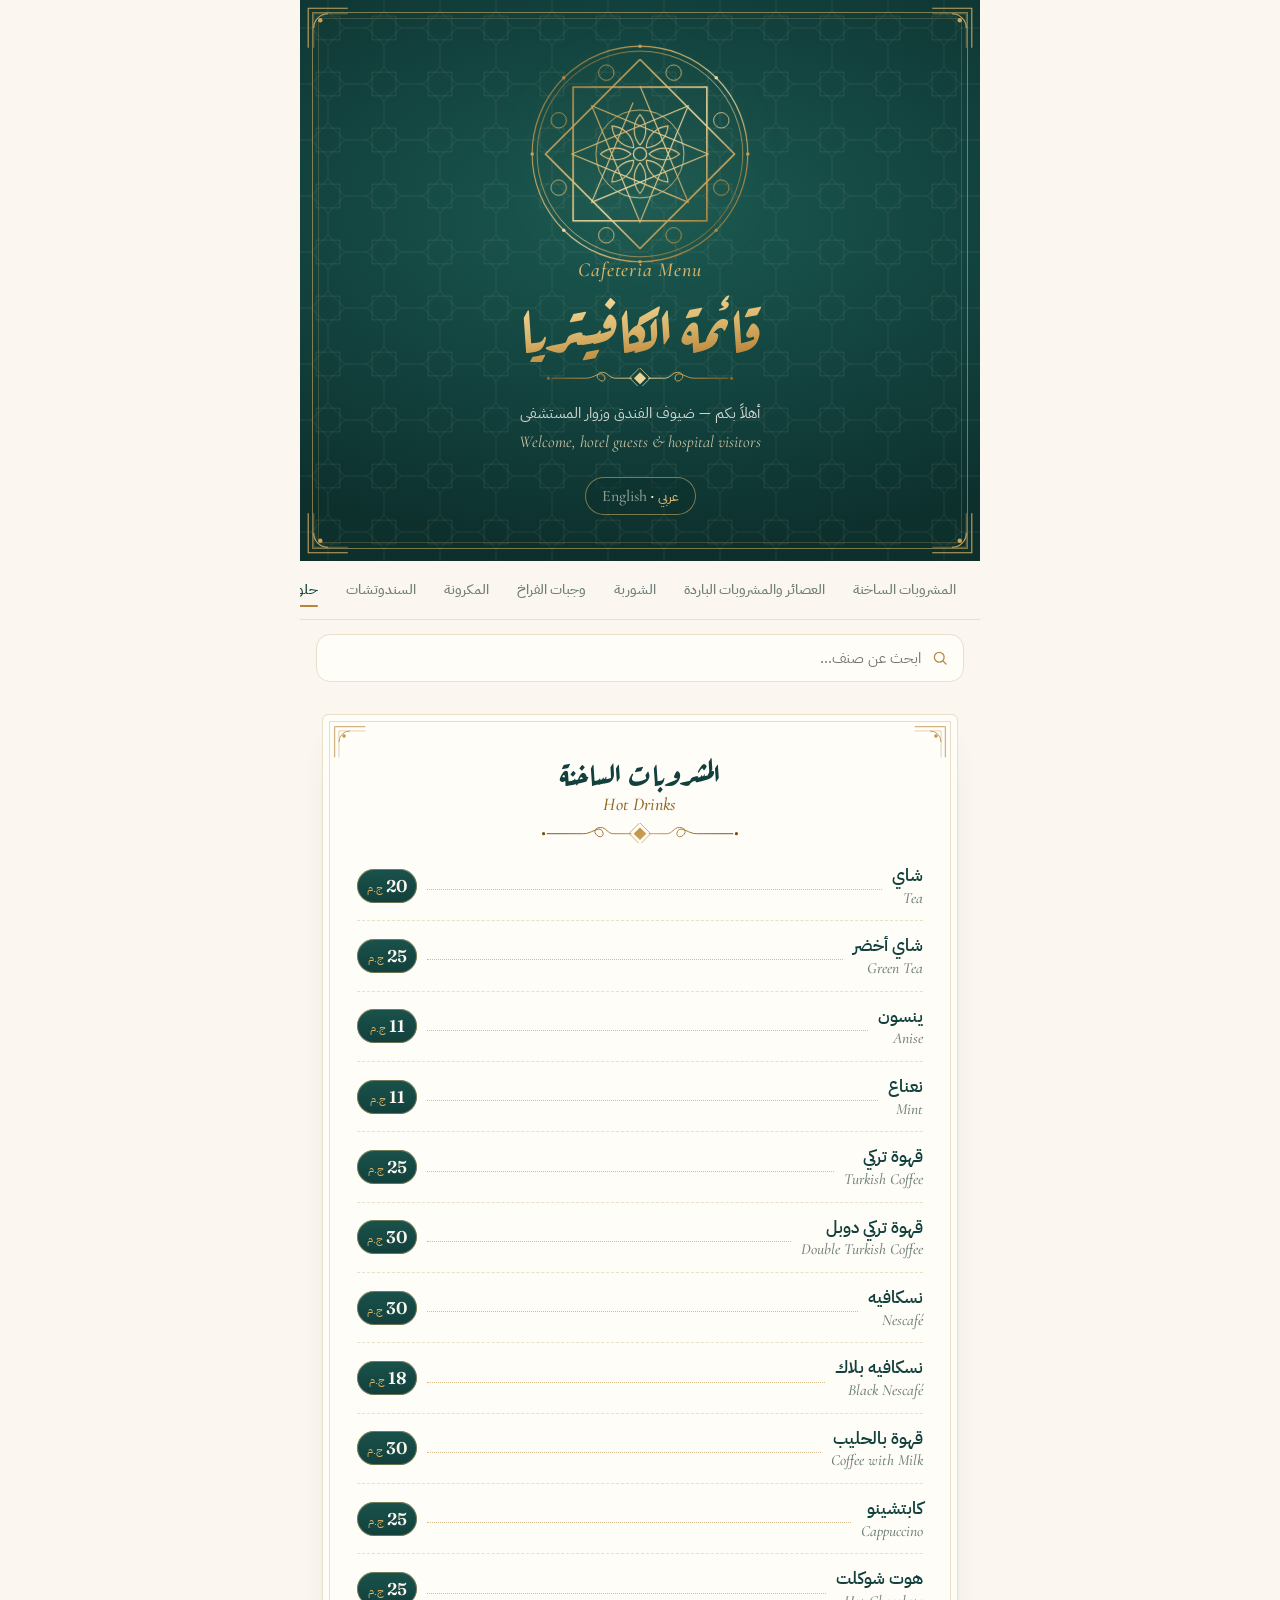
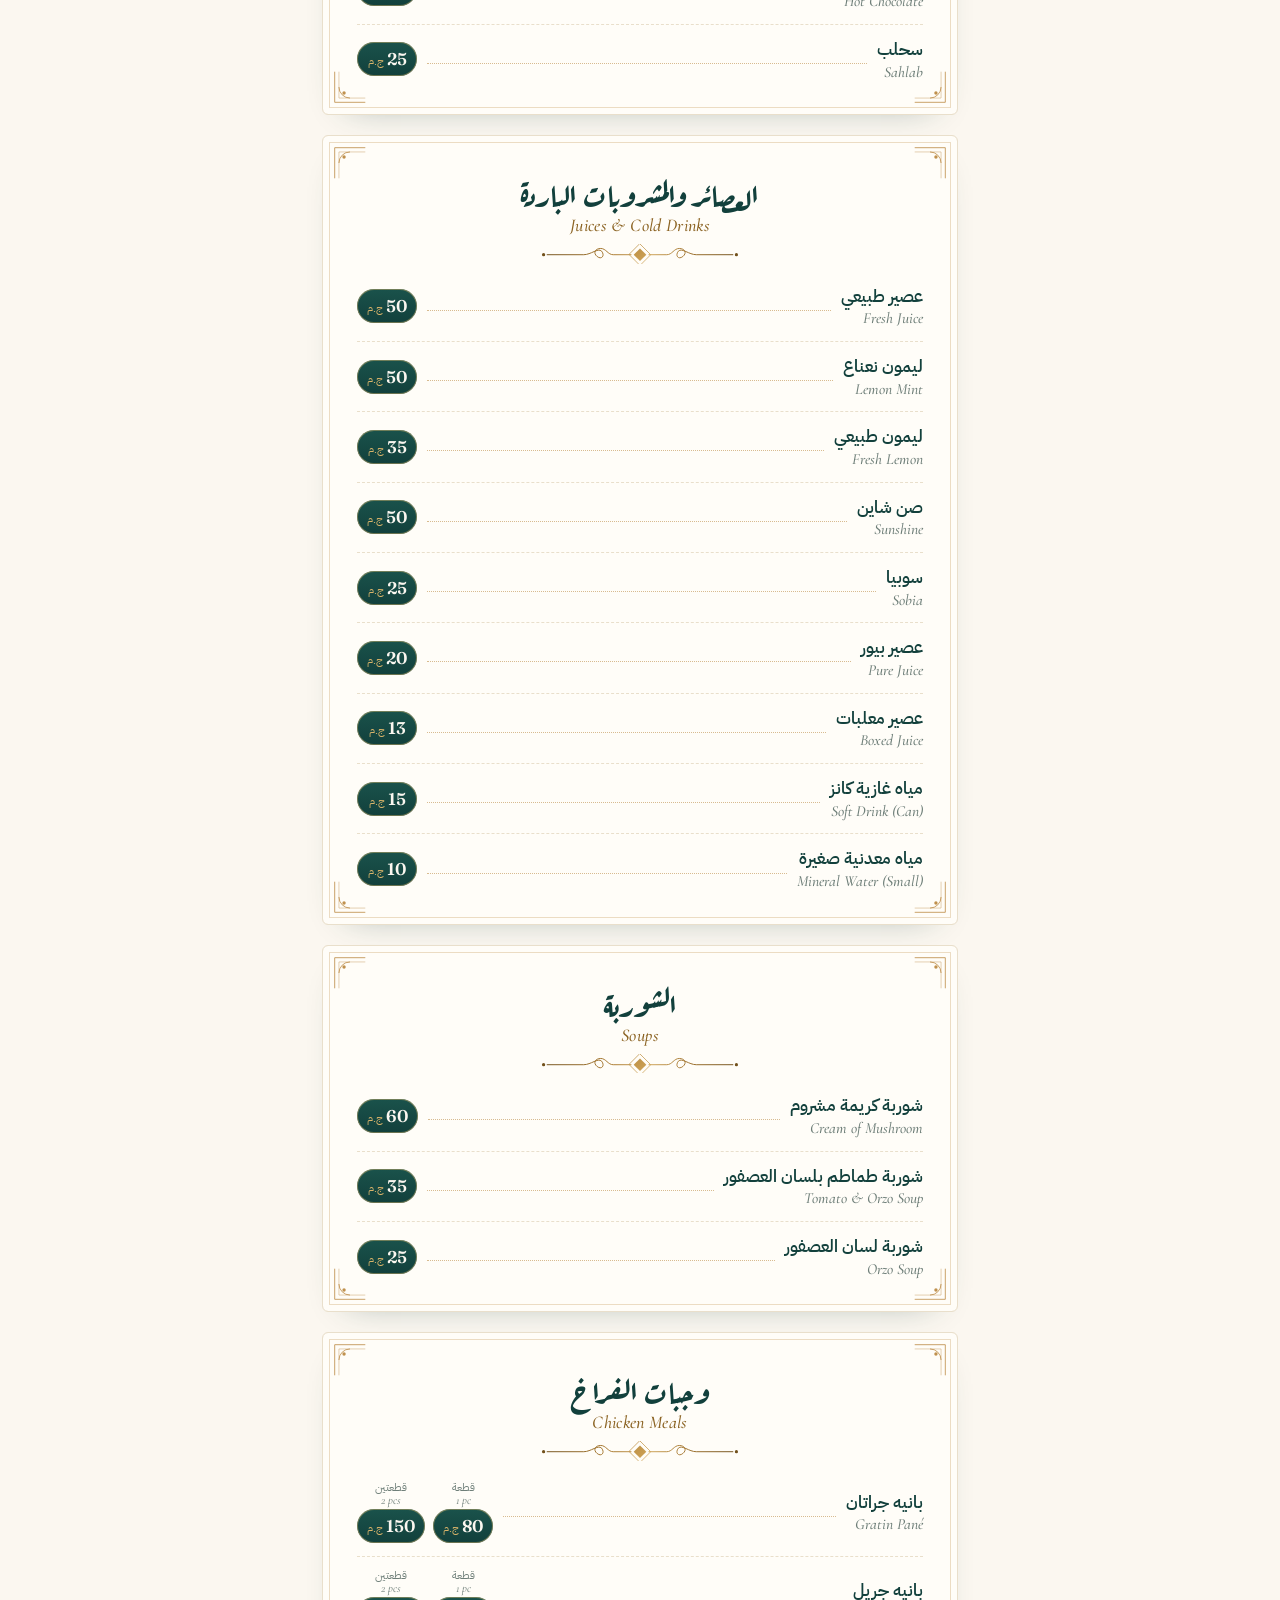
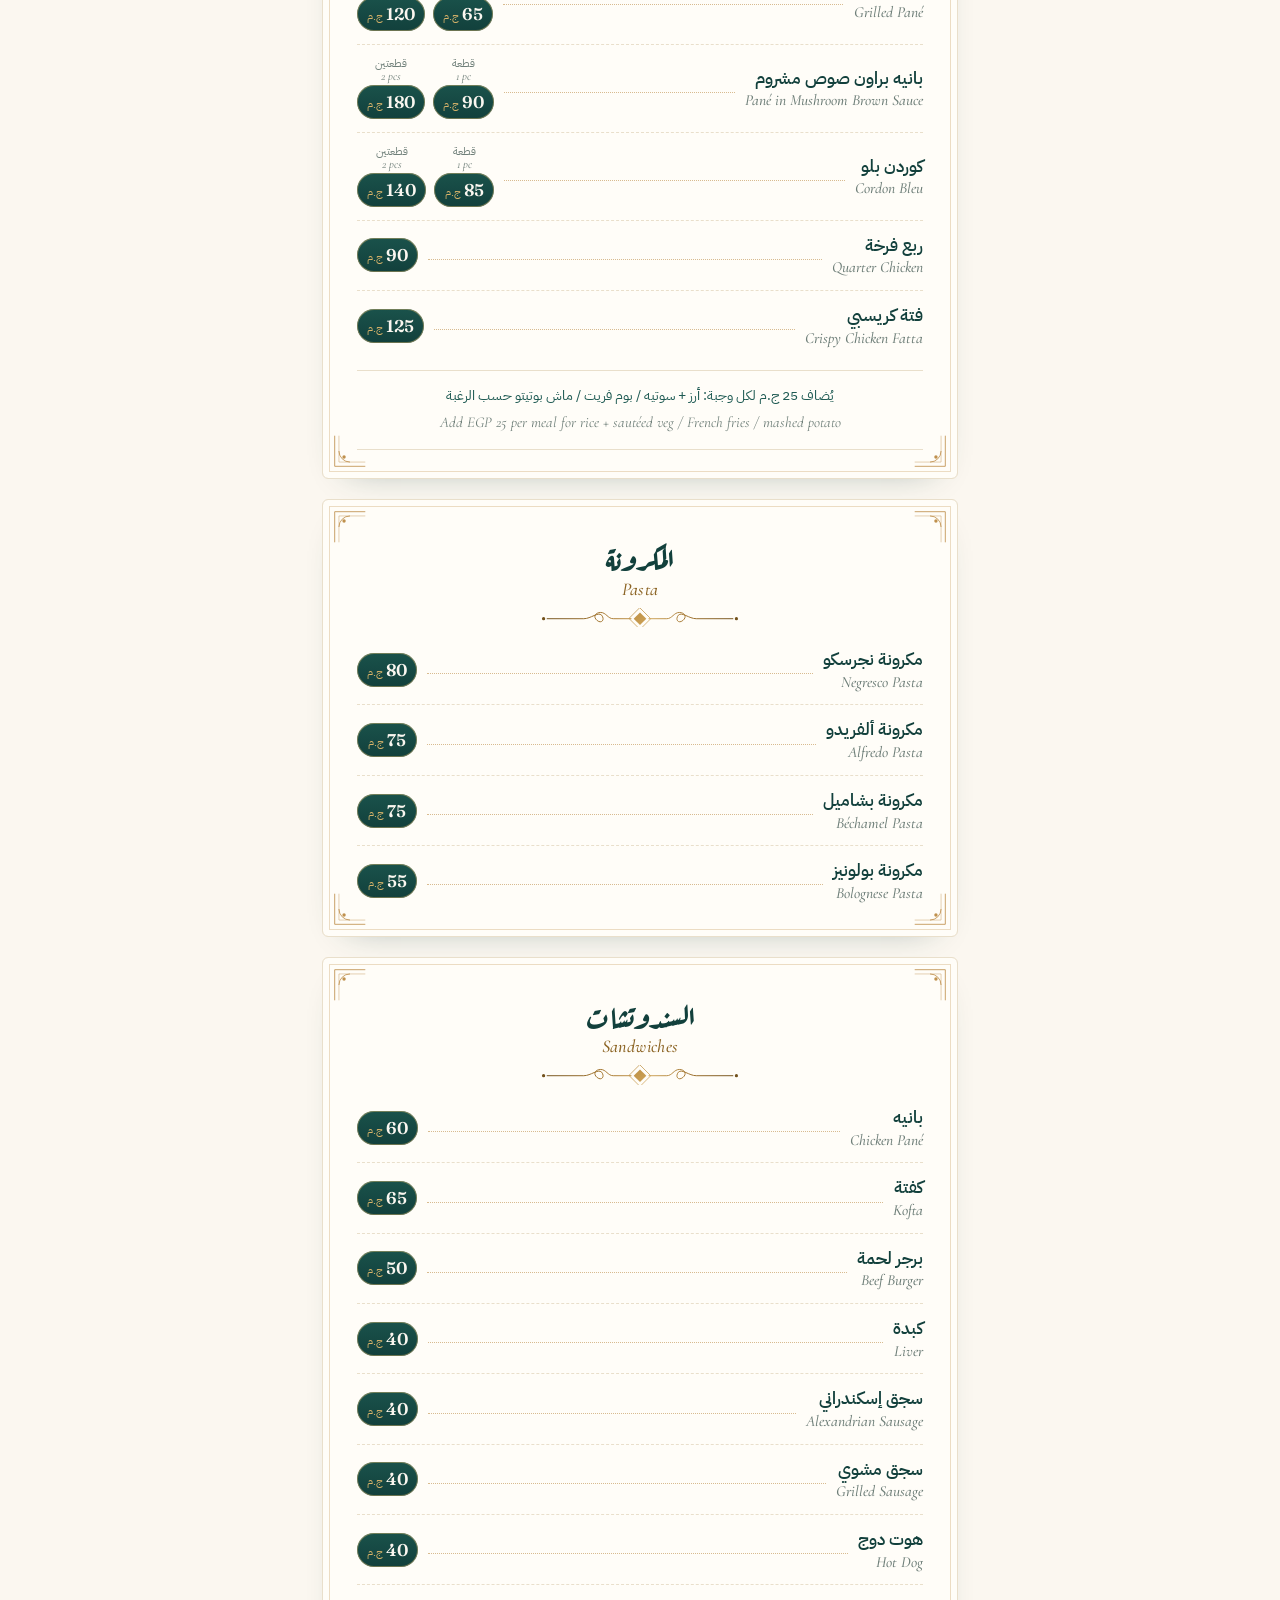
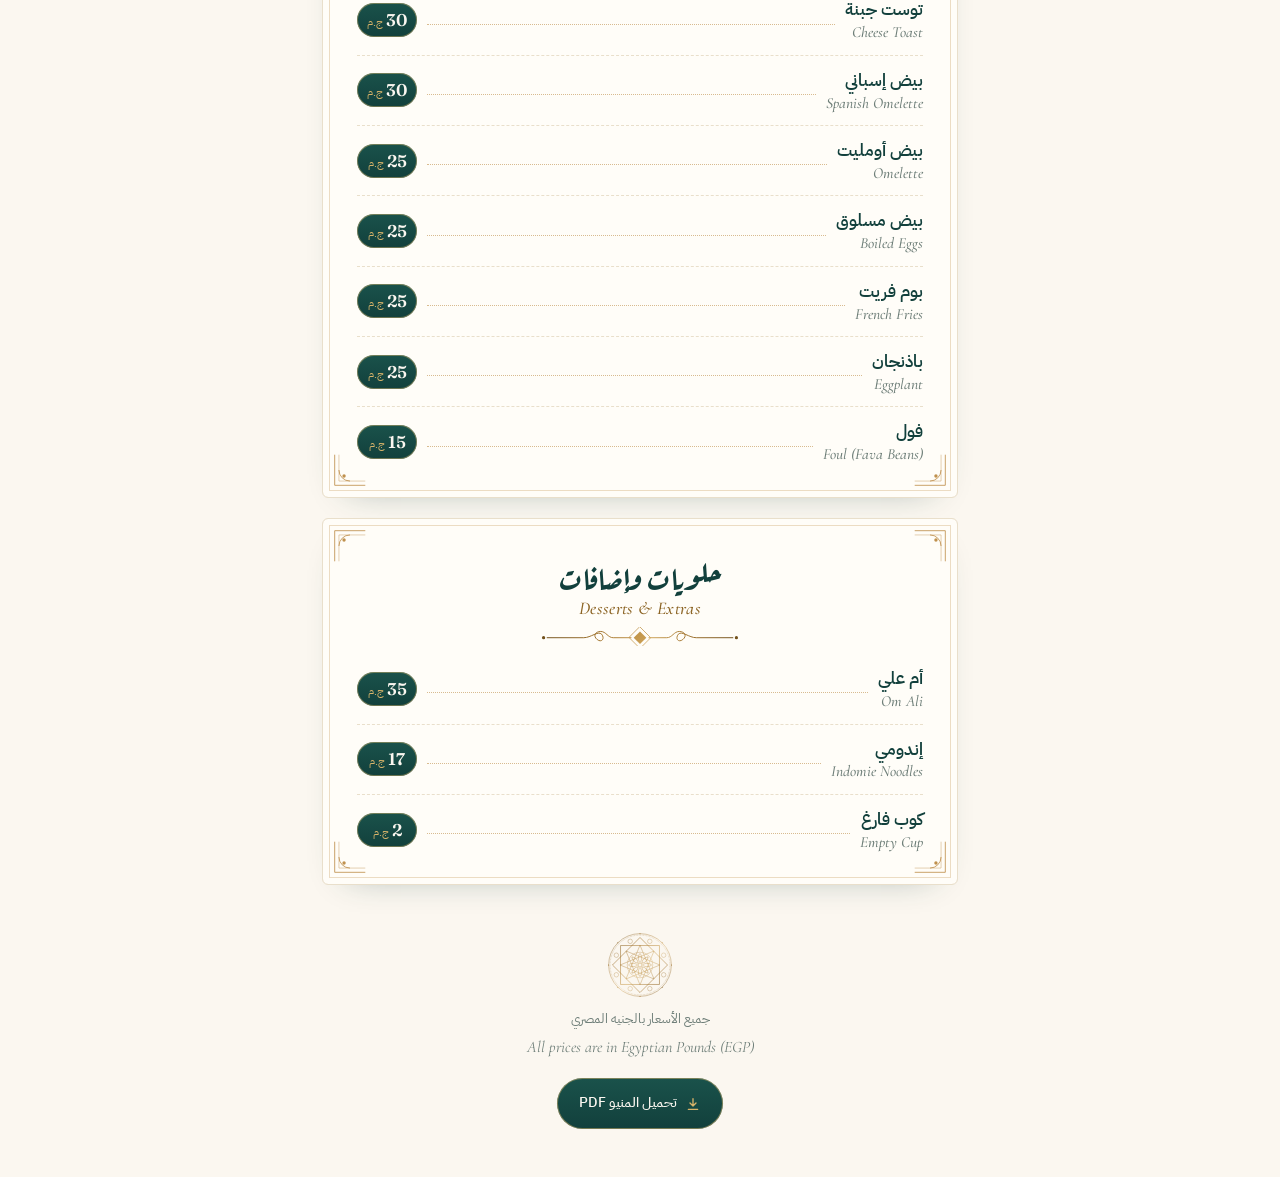
==== commit 401251d0: "Cafeteria menu: first design refined with gold ornaments, no illustrations Co-Authored-By: Claude Op" ====
--- a/cafeteria/index.html
+++ b/cafeteria/index.html
@@ -2,373 +2,164 @@
 <html lang="ar" dir="rtl">
 <head>
 <meta charset="utf-8">
-<meta name="viewport" content="width=device-width, initial-scale=1">
+<meta name="viewport" content="width=device-width, initial-scale=1, viewport-fit=cover">
 <meta name="theme-color" content="#12403C">
+<meta name="description" content="قائمة الكافيتريا: المشروبات والوجبات والأسعار">
+<meta property="og:title" content="قائمة الكافيتريا · Cafeteria Menu">
 <title>قائمة الكافيتريا · Cafeteria Menu</title>
+<link rel="icon" href="data:image/svg+xml,%3Csvg xmlns=%22http://www.w3.org/2000/svg%22 viewBox=%220 0 64 64%22%3E%3Crect width=%2264%22 height=%2264%22 rx=%2214%22 fill=%22%2312403C%22/%3E%3Cg fill=%22none%22 stroke=%22%23D9B46A%22 stroke-width=%222.4%22%3E%3Crect x=%2218%22 y=%2218%22 width=%2228%22 height=%2228%22/%3E%3Crect x=%2218%22 y=%2218%22 width=%2228%22 height=%2228%22 transform=%22rotate(45 32 32)%22/%3E%3C/g%3E%3C/svg%3E">
 <link rel="preconnect" href="https://fonts.googleapis.com">
 <link rel="preconnect" href="https://fonts.gstatic.com" crossorigin>
-<link href="https://fonts.googleapis.com/css2?family=Aref+Ruqaa:wght@700&family=IBM+Plex+Sans+Arabic:wght@400;500;600;700&family=Fraunces:ital,opsz,wght@0,9..144,500;0,9..144,600;1,9..144,400&display=swap" rel="stylesheet">
+<link href="https://fonts.googleapis.com/css2?family=Aref+Ruqaa:wght@400;700&family=IBM+Plex+Sans+Arabic:wght@400;500;600&family=Cormorant+Garamond:ital,wght@0,500;0,600;1,500&family=Fraunces:opsz,wght@9..144,500;9..144,600&display=swap" rel="stylesheet">
 <style>
 :root{
-  --ink:#10352F; --ink2:#1D4A42; --cream:#FBF7EF; --paper:#FFFDF8; --brass:#B4833A; --brass2:#D7B474;
-  --muted:#6F7F79; --line:#E8DFCE; --sage:#E7EEE9;
-  --ar:'IBM Plex Sans Arabic','Segoe UI',Tahoma,sans-serif; --title:'Aref Ruqaa','IBM Plex Sans Arabic',serif; --en:'Fraunces',Georgia,serif;
+  --ink:#12403C; --ink2:#1E5A53; --paper:#FFFDF8; --cream:#FBF7F0; --gold:#B9853B; --gold-l:#D9B46A; --gold-d:#8C6424;
+  --muted:#6F7F79; --line:#E9DFCB;
+  --ar:'IBM Plex Sans Arabic','Segoe UI',Tahoma,sans-serif; --title:'Aref Ruqaa','Amiri',serif; --en:'Cormorant Garamond',Georgia,serif; --num:'Fraunces',Georgia,serif;
 }
 *{box-sizing:border-box;margin:0;padding:0}
-html{scroll-behavior:smooth;scroll-padding-top:78px}
+html{scroll-behavior:smooth;scroll-padding-top:66px;background:var(--cream)}
 body{font-family:var(--ar);background:var(--cream);color:var(--ink);-webkit-font-smoothing:antialiased;min-height:100vh}
-.wrap{max-width:720px;margin:0 auto}
+.wrap{max-width:680px;margin:0 auto}
+[hidden]{display:none!important}
+:focus-visible{outline:2px solid var(--gold);outline-offset:3px;border-radius:6px}
 
 /* hero */
-.hero{position:relative;background:var(--ink);color:var(--cream);padding:34px 22px 70px;text-align:center;overflow:hidden}
-.hero::before{content:"";position:absolute;inset:0;background-image:url("data:image/svg+xml,%3Csvg%20xmlns%3D%22http%3A//www.w3.org/2000/svg%22%20width%3D%2256%22%20height%3D%2256%22%20viewBox%3D%220%200%2056%2056%22%3E%3Cg%20fill%3D%22none%22%20stroke%3D%22%23E9D9B8%22%20stroke-opacity%3D%220.13%22%20stroke-width%3D%221%22%3E%3Cpolygon%20points%3D%2239.88%2C39.88%2016.12%2C39.88%2016.12%2C16.12%2039.88%2C16.12%22/%3E%3Cpolygon%20points%3D%2244.80%2C28.00%2028.00%2C44.80%2011.20%2C28.00%2028.00%2C11.20%22/%3E%3Cpath%20d%3D%22M0%2028.0H11.2%20M44.8%2028.0H56%20M28.0%200V11.2%20M28.0%2044.8V56%22/%3E%3C/g%3E%3C/svg%3E");background-size:56px 56px;opacity:1}
-.hero::after{content:"";position:absolute;left:0;right:0;bottom:0;height:70px;background:linear-gradient(to bottom,transparent,rgba(0,0,0,.18))}
-.hero > *{position:relative;z-index:1}
-.emblem{width:62px;height:62px;margin:0 auto 12px;border-radius:50%;border:1px solid rgba(215,180,116,.55);display:grid;place-items:center;color:var(--brass2);background:rgba(255,255,255,.04)}
-.emblem svg{width:30px;height:30px}
-.kicker{font-family:var(--en);font-style:italic;color:var(--brass2);font-size:15px;letter-spacing:.3px}
-.hero h1{font-family:var(--title);font-weight:700;font-size:44px;line-height:1.35;margin:2px 0 4px}
-.orn{display:flex;align-items:center;justify-content:center;gap:10px;color:var(--brass2);margin:6px 0 12px}
-.orn i{display:block;height:1px;width:56px;background:linear-gradient(to left,transparent,var(--brass2))}
-.orn i:last-child{background:linear-gradient(to right,transparent,var(--brass2))}
-.orn b{width:7px;height:7px;transform:rotate(45deg);border:1px solid var(--brass2)}
-.welcome{font-size:14.5px;opacity:.86;line-height:1.8}
-.welcome .en{display:block;font-family:var(--en);font-style:italic;font-size:13.5px;opacity:.85}
-.tools{display:flex;gap:8px;justify-content:center;margin-top:18px}
-.lang{appearance:none;border:1px solid rgba(215,180,116,.6);background:transparent;color:var(--cream);font:600 13px var(--ar);padding:7px 14px;border-radius:999px;cursor:pointer}
-.lang span{opacity:.55}.lang span.on{opacity:1;color:var(--brass2)}
+.hero{position:relative;background:radial-gradient(90% 60% at 50% 38%,#1B5A52 0%,var(--ink) 62%,#0D302D 100%);color:var(--cream);text-align:center;overflow:hidden;padding:calc(44px + env(safe-area-inset-top)) 26px 46px}
+.hero::before{content:"";position:absolute;inset:0;background-image:url("data:image/svg+xml,%3Csvg%20xmlns%3D%22http%3A//www.w3.org/2000/svg%22%20width%3D%2256%22%20height%3D%2256%22%20viewBox%3D%220%200%2056%2056%22%3E%3Cg%20fill%3D%22none%22%20stroke%3D%22%23E9D9B8%22%20stroke-opacity%3D%220.09%22%20stroke-width%3D%221%22%3E%3Cpolygon%20points%3D%2239.88%2C39.88%2016.12%2C39.88%2016.12%2C16.12%2039.88%2C16.12%22/%3E%3Cpolygon%20points%3D%2244.80%2C28.00%2028.00%2C44.80%2011.20%2C28.00%2028.00%2C11.20%22/%3E%3Cpath%20d%3D%22M0%2028.0H11.2%20M44.8%2028.0H56%20M28.0%200V11.2%20M28.0%2044.8V56%22/%3E%3C/g%3E%3C/svg%3E");background-size:56px 56px}
+.hero .frame{position:absolute;inset:12px;border:1px solid rgba(217,180,106,.55);pointer-events:none}
+.hero .frame::after{content:"";position:absolute;inset:5px;border:1px solid rgba(217,180,106,.22)}
+.hero .hc{position:absolute;width:44px;height:44px;line-height:0}
+.hc.h0{top:6px;right:6px;transform:scaleX(-1)} .hc.h1{top:6px;left:6px} .hc.h2{bottom:6px;right:6px;transform:scale(-1,-1)} .hc.h3{bottom:6px;left:6px;transform:scaleY(-1)}
+.hero > *{position:relative}
+.medal{width:min(220px,58vw);margin:0 auto -6px;filter:drop-shadow(0 6px 22px rgba(217,180,106,.18))}
+.medal svg{width:100%;height:auto;display:block}
+.kicker{font-family:var(--en);font-style:italic;font-weight:500;color:var(--gold-l);font-size:20px;letter-spacing:.04em;margin-top:-4px}
+.hero h1{font-family:var(--title);font-weight:700;font-size:clamp(46px,13.5vw,62px);line-height:1.25;margin:2px 0 6px;
+  background:linear-gradient(175deg,#FFF3D2 0%,#F0D594 30%,#D9B46A 55%,#B9853B 80%,#E7C98A 100%);-webkit-background-clip:text;background-clip:text;color:transparent}
+.hfl{width:190px;margin:0 auto 14px;line-height:0}
+.hfl svg{width:100%;height:auto}
+.welcome{font-size:14.5px;line-height:1.85;color:rgba(251,247,240,.82)}
+.welcome .en{display:block;font-family:var(--en);font-style:italic;font-size:16.5px;color:rgba(233,217,184,.85)}
+.lang{margin-top:20px;appearance:none;border:1px solid rgba(217,180,106,.55);background:rgba(13,48,45,.5);color:var(--cream);font:500 13px var(--ar);padding:8px 16px;border-radius:999px;cursor:pointer}
+.lang span{opacity:.55}.lang span.on{opacity:1;color:var(--gold-l)}
+.lang .en{font-family:var(--en);font-size:16px}
 
-/* chips */
-.nav{position:sticky;top:0;z-index:5;background:rgba(251,247,239,.94);backdrop-filter:blur(10px);-webkit-backdrop-filter:blur(10px);border-bottom:1px solid var(--line)}
-.chips{display:flex;gap:8px;overflow-x:auto;padding:12px 16px;scrollbar-width:none}
+/* nav */
+.nav{position:sticky;top:0;z-index:5;background:rgba(251,247,240,.94);backdrop-filter:blur(10px);-webkit-backdrop-filter:blur(10px);border-bottom:1px solid var(--line)}
+.chips{display:flex;gap:4px;overflow-x:auto;padding:6px 12px;scrollbar-width:none}
 .chips::-webkit-scrollbar{display:none}
-.chip{flex:0 0 auto;display:flex;align-items:center;gap:6px;text-decoration:none;color:var(--ink);background:var(--paper);border:1px solid var(--line);padding:8px 13px;border-radius:999px;font-size:13.5px;font-weight:500;transition:.2s}
-.chip .cico{width:17px;height:17px;color:var(--brass)}
-.chip.on{background:var(--ink);color:var(--cream);border-color:var(--ink)}
-.chip.on .cico{color:var(--brass2)}
-.search{padding:0 16px 12px}
-.search input{width:100%;border:1px solid var(--line);background:var(--paper);border-radius:12px;padding:11px 14px;font:400 15px var(--ar);color:var(--ink);outline:none}
-.search input:focus{border-color:var(--brass)}
+.chip{flex:0 0 auto;position:relative;text-decoration:none;color:var(--muted);padding:12px 12px 13px;font-size:14px;font-weight:500;transition:color .2s}
+.chip::after{content:"";position:absolute;left:12px;right:12px;bottom:6px;height:2px;border-radius:2px;background:var(--gold);transform:scaleX(0);transition:transform .25s}
+.chip.on{color:var(--ink)}
+.chip.on::after{transform:scaleX(1)}
+.chip .en{font-family:var(--en);font-size:17px;font-weight:600}
+.search{padding:14px 16px 4px}
+.search label{display:flex;align-items:center;gap:10px;background:var(--paper);border:1px solid var(--line);border-radius:14px;padding:0 14px}
+.search svg{width:18px;height:18px;color:var(--gold);flex:0 0 auto}
+.search input{flex:1;min-width:0;border:0;background:transparent;padding:12px 0;font:400 15px var(--ar);color:var(--ink);outline:none}
 
 /* sections */
-main{padding:8px 14px 10px}
-.sec{background:var(--paper);border:1px solid var(--line);border-radius:20px;padding:20px 18px 10px;margin:16px 0;box-shadow:0 1px 0 rgba(16,53,47,.03),0 10px 30px -22px rgba(16,53,47,.35)}
-.sh{display:flex;align-items:center;justify-content:space-between;gap:8px;margin:-8px -6px 8px;padding:16px 16px 14px;border-radius:16px;background:var(--bg);position:relative;overflow:hidden;min-height:132px}
-.sh::before{content:"";position:absolute;inset:0;background:url("data:image/svg+xml,%3Csvg%20xmlns%3D%22http%3A//www.w3.org/2000/svg%22%20width%3D%2244%22%20height%3D%2244%22%20viewBox%3D%220%200%2044%2044%22%3E%3Cg%20fill%3D%22none%22%20stroke%3D%22%23FFFFFF%22%20stroke-opacity%3D%220.5%22%20stroke-width%3D%221%22%3E%3Cpolygon%20points%3D%2231.33%2C31.33%2012.67%2C31.33%2012.67%2C12.67%2031.33%2C12.67%22/%3E%3Cpolygon%20points%3D%2235.20%2C22.00%2022.00%2C35.20%208.80%2C22.00%2022.00%2C8.80%22/%3E%3Cpath%20d%3D%22M0%2022.0H8.8%20M35.2%2022.0H44%20M22.0%200V8.8%20M22.0%2035.2V44%22/%3E%3C/g%3E%3C/svg%3E");background-size:44px 44px;opacity:.35;pointer-events:none}
-.stt{position:relative;display:flex;flex-direction:column;align-items:flex-start;gap:2px;min-width:0}
-.stt .badge{margin-bottom:6px;background:rgba(255,255,255,.7)}
-.sh .art{position:relative;width:44%;max-width:190px;flex:0 0 auto;filter:drop-shadow(0 6px 10px rgba(18,64,60,.08))}
-.sh .art svg{display:block;width:100%;height:auto}
-.cnt{margin-top:6px;font-size:11.5px;color:var(--ink);background:rgba(255,255,255,.65);padding:2px 9px;border-radius:999px}
-.tray{position:relative;z-index:2;display:flex;justify-content:center;align-items:flex-end;gap:2px;margin:-46px 14px 6px;padding:10px 10px 4px;background:var(--paper);border:1px solid var(--line);border-radius:22px;box-shadow:0 14px 30px -18px rgba(16,53,47,.45)}
-.tray .t{flex:1;max-width:170px}.tray .t svg{display:block;width:100%;height:auto}
-.tray .t2{flex:1.25;max-width:210px}
-
-.badge{width:44px;height:44px;flex:0 0 auto;border-radius:14px;background:var(--sage);color:var(--ink);display:grid;place-items:center}
-.badge svg{width:24px;height:24px}
-.sh h2{font-family:var(--title);font-size:24px;font-weight:700;line-height:1.35}
-.sh p.en{font-family:var(--en);font-style:italic;color:var(--brass);font-size:14px}
+main{padding:6px 14px 10px}
+.sec{position:relative;background:var(--paper);border:1px solid var(--line);border-radius:6px;padding:30px 22px 30px;margin:20px 0;
+  box-shadow:inset 0 0 0 6px var(--paper),inset 0 0 0 7px rgba(185,133,59,.28),0 14px 34px -26px rgba(18,64,60,.45)}
+.cn{position:absolute;width:34px;height:34px;line-height:0;opacity:.9}
+.cn.c0{top:10px;right:10px;transform:scaleX(-1)} .cn.c1{top:10px;left:10px} .cn.c2{bottom:10px;right:10px;transform:scale(-1,-1)} .cn.c3{bottom:10px;left:10px;transform:scaleY(-1)}
+.sh{text-align:center;margin-bottom:8px}
+.sh h2{display:flex;flex-direction:column;align-items:center;font-weight:400}
+.sh h2 .ar{font-family:var(--title);font-weight:700;font-size:31px;line-height:1.35;color:var(--ink)}
+.sh h2 .en{font-family:var(--en);font-style:italic;font-weight:500;font-size:18px;color:var(--gold-d);letter-spacing:.02em}
+.fl{width:200px;margin:8px auto 4px;line-height:0}
+.fl svg{width:100%;height:auto}
 .list{list-style:none}
-.it{display:flex;align-items:center;gap:10px;padding:12px 0;border-bottom:1px dashed var(--line)}
+.it{display:flex;align-items:center;gap:10px;padding:13px 0;border-bottom:1px dashed var(--line)}
 .it:last-child{border-bottom:0}
 .nm{display:flex;flex-direction:column;min-width:0}
-.nm .ar{font-size:16.5px;font-weight:600;line-height:1.45}
-.nm .en{font-family:var(--en);font-size:13px;color:var(--muted);line-height:1.3}
-.dots{flex:1;align-self:center;border-bottom:1px dotted #CDBF9F;transform:translateY(3px);min-width:12px}
-.prs{display:flex;gap:10px;flex:0 0 auto}
-.pc{display:flex;flex-direction:column;align-items:center;gap:2px}
-.pc small{font-size:11px;color:var(--muted);line-height:1;display:flex;flex-direction:column;align-items:center}
-.pc small em{font-family:var(--en);font-style:italic;font-size:10px;opacity:.85}
-.pr{display:inline-flex;align-items:baseline;gap:3px;background:var(--ink);color:var(--cream);padding:5px 10px;border-radius:10px;min-width:58px;justify-content:center}
-.pr b{font-family:var(--en);font-weight:600;font-size:17px;font-variant-numeric:lining-nums tabular-nums}
-.pr i{font-style:normal;font-size:11px;color:var(--brass2)}
-.note{margin:6px 0 10px;padding:12px 14px;background:#FAF3E3;border:1px solid #EEDDB8;border-radius:12px;font-size:13.5px;line-height:1.7;color:#5B4A2A}
-.note .en{display:block;text-align:right;font-family:var(--en);font-style:italic;font-size:12.5px;opacity:.85}
+.nm .ar{font-size:16.5px;font-weight:600;line-height:1.5}
+.nm .en{font-family:var(--en);font-style:italic;font-weight:500;font-size:15.5px;color:var(--muted);line-height:1.2}
+.dots{flex:1;align-self:center;border-bottom:1.5px dotted rgba(185,133,59,.55);transform:translateY(4px);min-width:12px}
+.prs{display:flex;gap:8px;flex:0 0 auto}
+.pc{display:flex;flex-direction:column;align-items:center;gap:3px}
+.pc small{font-size:11px;color:var(--muted);line-height:1;display:flex;flex-direction:column;align-items:center;gap:1px}
+.pc small em{font-family:var(--en);font-style:italic;font-size:12px}
+.pr{display:inline-flex;align-items:baseline;gap:3px;justify-content:center;min-width:60px;padding:6px 10px;border-radius:999px;
+  background:linear-gradient(180deg,#1A524B,var(--ink));color:#FBF7F0;box-shadow:inset 0 0 0 1px rgba(217,180,106,.45)}
+.pr b{font-family:var(--num);font-weight:600;font-size:17px;font-variant-numeric:lining-nums tabular-nums}
+.pr i{font-style:normal;font-size:11px;color:var(--gold-l)}
+.note{margin:10px 0 8px;padding:13px 16px;text-align:center;border-top:1px solid var(--line);border-bottom:1px solid var(--line);font-size:13.5px;line-height:1.8;color:var(--ink2)}
+.note .en{display:block;font-family:var(--en);font-style:italic;font-size:15px;color:var(--muted)}
 .empty{display:none;text-align:center;color:var(--muted);padding:30px 0}
-footer{text-align:center;padding:16px 20px 40px;color:var(--muted);font-size:13px;line-height:1.9}
-footer .en{font-family:var(--en);font-style:italic}
-.dl{display:inline-flex;align-items:center;gap:8px;margin-top:16px;text-decoration:none;color:var(--cream);background:var(--ink);padding:11px 20px;border-radius:999px;font-weight:600;font-size:14px}
-.dl .en{font-style:normal;font-family:var(--ar)}
+
+footer{text-align:center;padding:20px 20px 48px;color:var(--muted);font-size:13px;line-height:1.9}
+footer .fr{width:64px;margin:0 auto 10px;line-height:0}
+footer .en{font-family:var(--en);font-style:italic;font-size:16px}
+.dl{display:inline-flex;align-items:center;gap:8px;margin-top:16px;text-decoration:none;color:#FBF7F0;background:linear-gradient(180deg,#1A524B,var(--ink));box-shadow:inset 0 0 0 1px rgba(217,180,106,.5);padding:12px 22px;border-radius:999px;font-weight:500;font-size:14px}
+.dl svg{color:var(--gold-l)}
+.dl .en{font-style:normal;font-family:var(--ar);font-size:14px}
 body:not(.en-mode) .dl .en{display:none}
-body.en-mode .dl .ar{display:none}
-body.en-mode .cnt{display:none}
-footer .orn{color:var(--brass)}
-footer .orn i{background:linear-gradient(to left,transparent,var(--brass))}
-footer .orn i:last-child{background:linear-gradient(to right,transparent,var(--brass))}
-footer .orn b{border-color:var(--brass)}
 
 /* English mode */
 body.en-mode{direction:ltr}
-body.en-mode .nm .ar{order:2;font-size:13px;font-weight:500;color:var(--muted)}
-body.en-mode .nm .en{order:1;font-family:var(--en);font-size:17px;font-weight:600;color:var(--ink)}
-body.en-mode .sh h2.ar{display:none}
-body.en-mode .sh p.en{font-size:21px;font-style:normal;font-weight:600;color:var(--ink)}
+body.en-mode .nm .ar{order:2;font-size:13px;font-weight:400;color:var(--muted)}
+body.en-mode .nm .en{order:1;font-style:normal;font-weight:600;font-size:19px;color:var(--ink)}
+body.en-mode .sh h2 .ar{order:2;font-size:19px;font-weight:400;color:var(--gold-d)}
+body.en-mode .sh h2 .en{order:1;font-style:normal;font-weight:600;font-size:30px;color:var(--ink);letter-spacing:.04em}
 body.en-mode .chip .ar{display:none}
 body:not(.en-mode) .chip .en{display:none}
 body.en-mode .note .ar{display:none}
-body.en-mode .note .en{font-size:13.5px;text-align:left}
-body.en-mode .pr i::before{content:"EGP";}
+body.en-mode .note .en{font-size:16px;color:var(--ink2)}
 body.en-mode .pr i{font-size:0}
-body.en-mode .pr i::before{font-size:10px;letter-spacing:.5px}
+body.en-mode .pr i::before{content:"EGP";font-size:10px;letter-spacing:.5px}
 body.en-mode .pc small{font-size:0}
-body.en-mode .pc small em{font-size:11px}
+body.en-mode .pc small em{font-size:12px}
 body.en-mode .welcome .ar{display:none}
-body.en-mode .welcome .en{font-size:15px}
+body.en-mode .welcome .en{font-size:18px}
+body.en-mode footer .ar{display:none}
+body.en-mode .dl .ar{display:none}
 
-@media (min-width:560px){ .hero h1{font-size:54px} main{padding:8px 20px} .sec{padding:24px 26px 12px} }
-@media (prefers-reduced-motion:reduce){html{scroll-behavior:auto}.chip{transition:none}}
+@media (min-width:560px){ main{padding:8px 22px} .sec{padding:36px 34px 20px} }
+@media (prefers-reduced-motion:reduce){html{scroll-behavior:auto}.chip,.chip::after{transition:none}}
 </style>
 </head>
 <body>
 <div class="wrap">
   <header class="hero">
-    <div class="emblem"><svg viewBox="0 0 24 24" fill="none" stroke="currentColor" stroke-width="1.4" stroke-linecap="round" stroke-linejoin="round"><path d="M5 10h11v4a5 5 0 0 1-5 5h-1a5 5 0 0 1-5-5z"/><path d="M16 11.5h1.2a2.3 2.3 0 0 1 0 4.6H15.6"/><path d="M8.5 3.5c-.8 1 .8 1.8 0 3"/><path d="M12.5 3.5c-.8 1 .8 1.8 0 3"/><path d="M4 21.5h14"/></svg></div>
-    <div class="kicker">Cafeteria Menu</div>
+    <div class="frame"></div><span class="hc h0"><svg viewBox="0 0 40 40" width="44" height="44" xmlns="http://www.w3.org/2000/svg" aria-hidden="true" fill="none" stroke="#C9A25C" stroke-width="1"><path d="M2 38 V2 H38"/><path d="M7 38 V7 H38" stroke-opacity=".5"/><path d="M7 20 A13 13 0 0 1 20 7" /><circle cx="13" cy="13" r="2" fill="#C9A25C" stroke="none"/></svg></span><span class="hc h1"><svg viewBox="0 0 40 40" width="44" height="44" xmlns="http://www.w3.org/2000/svg" aria-hidden="true" fill="none" stroke="#C9A25C" stroke-width="1"><path d="M2 38 V2 H38"/><path d="M7 38 V7 H38" stroke-opacity=".5"/><path d="M7 20 A13 13 0 0 1 20 7" /><circle cx="13" cy="13" r="2" fill="#C9A25C" stroke="none"/></svg></span><span class="hc h2"><svg viewBox="0 0 40 40" width="44" height="44" xmlns="http://www.w3.org/2000/svg" aria-hidden="true" fill="none" stroke="#C9A25C" stroke-width="1"><path d="M2 38 V2 H38"/><path d="M7 38 V7 H38" stroke-opacity=".5"/><path d="M7 20 A13 13 0 0 1 20 7" /><circle cx="13" cy="13" r="2" fill="#C9A25C" stroke="none"/></svg></span><span class="hc h3"><svg viewBox="0 0 40 40" width="44" height="44" xmlns="http://www.w3.org/2000/svg" aria-hidden="true" fill="none" stroke="#C9A25C" stroke-width="1"><path d="M2 38 V2 H38"/><path d="M7 38 V7 H38" stroke-opacity=".5"/><path d="M7 20 A13 13 0 0 1 20 7" /><circle cx="13" cy="13" r="2" fill="#C9A25C" stroke="none"/></svg></span>
+    <div class="medal"><svg viewBox="-100 -100 200 200" width="220" height="220" xmlns="http://www.w3.org/2000/svg" aria-hidden="true"><style>.ros{transform-origin:center;animation:rosin 2.4s cubic-bezier(.2,.7,.1,1) both}.ros *{stroke-dasharray:900;stroke-dashoffset:900;animation:rosdraw 2.6s ease .15s forwards}@keyframes rosin{from{transform:rotate(-22.5deg) scale(.92);opacity:0}to{transform:none;opacity:1}}@keyframes rosdraw{to{stroke-dashoffset:0}}@media (prefers-reduced-motion:reduce){.ros,.ros *{animation:none;stroke-dashoffset:0}}</style><defs><linearGradient id="hr" gradientUnits="userSpaceOnUse" x1="-100" y1="-100" x2="100" y2="100"><stop offset="0" stop-color="#8A6424"/><stop offset=".35" stop-color="#D9B46A"/><stop offset=".55" stop-color="#F3DFA8"/><stop offset=".75" stop-color="#C9994A"/><stop offset="1" stop-color="#8A6424"/></linearGradient></defs><g class="ros" fill="none" stroke="url(#hr)"><circle r="98" stroke-width="0.9900000000000001"/><circle r="93.5" stroke-width="0.66" stroke-dasharray="0.1 4.6" stroke-linecap="round"/><g stroke-width="1.375"><polygon points="0.00,-86.00 86.00,0.00 0.00,86.00 -86.00,0.00"/><polygon points="60.81,-60.81 60.81,60.81 -60.81,60.81 -60.81,-60.81"/></g><g stroke-width="0.77"><circle cx="30.61" cy="-73.91" r="7" /><circle cx="73.91" cy="-30.61" r="7" /><circle cx="73.91" cy="30.61" r="7" /><circle cx="30.61" cy="73.91" r="7" /><circle cx="-30.61" cy="73.91" r="7" /><circle cx="-73.91" cy="30.61" r="7" /><circle cx="-73.91" cy="-30.61" r="7" /><circle cx="-30.61" cy="-73.91" r="7" /></g><g stroke-width="0.9900000000000001"><polygon points="0.00,-62.00 43.84,43.84 -62.00,0.00 43.84,-43.84 0.00,62.00 -43.84,-43.84 62.00,0.00 -43.84,43.84"/></g><circle r="40" stroke-width="0.77"/><g stroke-width="0.9900000000000001"><path d="M0 -8 C7 -16 7 -28 0 -36 C-7 -28 -7 -16 0 -8Z" transform="rotate(0.0)"/><path d="M0 -8 C7 -16 7 -28 0 -36 C-7 -28 -7 -16 0 -8Z" transform="rotate(45.0)"/><path d="M0 -8 C7 -16 7 -28 0 -36 C-7 -28 -7 -16 0 -8Z" transform="rotate(90.0)"/><path d="M0 -8 C7 -16 7 -28 0 -36 C-7 -28 -7 -16 0 -8Z" transform="rotate(135.0)"/><path d="M0 -8 C7 -16 7 -28 0 -36 C-7 -28 -7 -16 0 -8Z" transform="rotate(180.0)"/><path d="M0 -8 C7 -16 7 -28 0 -36 C-7 -28 -7 -16 0 -8Z" transform="rotate(225.0)"/><path d="M0 -8 C7 -16 7 -28 0 -36 C-7 -28 -7 -16 0 -8Z" transform="rotate(270.0)"/><path d="M0 -8 C7 -16 7 -28 0 -36 C-7 -28 -7 -16 0 -8Z" transform="rotate(315.0)"/></g><circle r="6" stroke-width="1.1" fill="none"/></g><circle cx="0.00" cy="-98.00" r="1.6" fill="url(#hr)" stroke="none"/><circle cx="69.30" cy="-69.30" r="1.6" fill="url(#hr)" stroke="none"/><circle cx="98.00" cy="0.00" r="1.6" fill="url(#hr)" stroke="none"/><circle cx="69.30" cy="69.30" r="1.6" fill="url(#hr)" stroke="none"/><circle cx="0.00" cy="98.00" r="1.6" fill="url(#hr)" stroke="none"/><circle cx="-69.30" cy="69.30" r="1.6" fill="url(#hr)" stroke="none"/><circle cx="-98.00" cy="0.00" r="1.6" fill="url(#hr)" stroke="none"/><circle cx="-69.30" cy="-69.30" r="1.6" fill="url(#hr)" stroke="none"/></svg></div>
+    <div class="kicker" lang="en">Cafeteria Menu</div>
     <h1>قائمة الكافيتريا</h1>
-    <div class="orn"><i></i><b></b><i></i></div>
-    <p class="welcome"><span class="ar">أهلاً بكم — ضيوف الفندق وزوار المستشفى</span><span class="en">Welcome, hotel guests &amp; hospital visitors</span></p>
-    <div class="tools"><button class="lang" id="lang" type="button" aria-label="Language"><span class="on" data-l="ar">عربي</span> · <span data-l="en">English</span></button></div>
+    <div class="hfl"><svg viewBox="-112 -12 224 22" width="190" xmlns="http://www.w3.org/2000/svg" aria-hidden="true"><defs><linearGradient id="hf" gradientUnits="userSpaceOnUse" x1="-112" y1="-12" x2="112" y2="10"><stop offset="0" stop-color="#8A6424"/><stop offset=".35" stop-color="#D9B46A"/><stop offset=".55" stop-color="#F3DFA8"/><stop offset=".75" stop-color="#C9994A"/><stop offset="1" stop-color="#8A6424"/></linearGradient></defs><g fill="none" stroke="url(#hf)" stroke-width="1.1" stroke-linecap="round"><path d="M10 0 H30 c6 0 8 -7 14 -7 s9 5 4 9 s-9 -1 -5 -6 c4 -4 12 4 20 4 H104"/><circle cx="108" cy="0" r="1.8" fill="url(#hf)" stroke="none"/><path d="M-10 0 H-30 c-6 0 -8 -7 -14 -7 s-9 5 -4 9 s9 -1 5 -6 c-4 -4 -12 4 -20 4 H-104"/><circle cx="-108" cy="0" r="1.8" fill="url(#hf)" stroke="none"/><rect x="-5" y="-5" width="10" height="10" transform="rotate(45)" fill="url(#hf)" stroke="none"/><rect x="-8.5" y="-8.5" width="17" height="17" transform="rotate(45)" stroke-width=".8"/></g></svg></div>
+    <p class="welcome"><span class="ar">أهلاً بكم — ضيوف الفندق وزوار المستشفى</span><span class="en" lang="en" dir="ltr">Welcome, hotel guests &amp; hospital visitors</span></p>
+    <button class="lang" id="lang" type="button" aria-label="Language"><span class="on" data-l="ar">عربي</span> · <span class="en" data-l="en">English</span></button>
   </header>
-  <div class="tray" aria-hidden="true"><div class="t t1"><svg viewBox="0 0 160 120" xmlns="http://www.w3.org/2000/svg" aria-hidden="true">
-<ellipse cx="80" cy="108" rx="66" ry="7" fill="rgba(18,64,60,.10)"/>
-<!-- tea glass (estikana) -->
-<g>
-  <path d="M96 40 h34 l-5 62 a6 6 0 0 1 -6 5 h-12 a6 6 0 0 1 -6 -5 z" fill="#FFFFFF" fill-opacity=".55" stroke="#12403C" stroke-width="2"/>
-  <path d="M98.6 56 h28.8 l-3.6 46 a4 4 0 0 1 -4 3.6 h-13.6 a4 4 0 0 1 -4 -3.6 z" fill="#C0662A"/>
-  <path d="M98.6 56 h28.8 l-.6 7 h-27.6 z" fill="#DA8A3C"/>
-  <path d="M104 62 l2 38" stroke="#FFFFFF" stroke-opacity=".45" stroke-width="3" stroke-linecap="round"/>
-  <path d="M117 46 c4 -14 16 -16 22 -12 c-4 8 -12 14 -22 12z" fill="#5E9E6A"/>
-  <path d="M117 46 c8 -6 14 -8 20 -11" stroke="#7DBB86" stroke-width="1.4" fill="none"/>
-  <path d="M112 44 c-2 -10 4 -16 10 -16 c0 7 -4 13 -10 16z" fill="#7DBB86"/>
-  <rect x="92" y="104" width="42" height="5" rx="2.5" fill="#B9853B"/>
-</g>
-<g fill="none" stroke="#12403C" stroke-opacity="0.55" stroke-width="2.4" stroke-linecap="round"><path d="M108 34 c-5 -6.5 5 -11.700000000000001 0 -18.2 s-4 -5.2 0 -7.8"/><path d="M118 36 c-5 -6.5 5 -11.700000000000001 0 -18.2"/></g>
-<!-- coffee cup + saucer -->
-<g>
-  <ellipse cx="50" cy="101" rx="36" ry="7" fill="#E6E0D3"/>
-  <ellipse cx="50" cy="99" rx="36" ry="6.5" fill="#FFFFFF" stroke="#12403C" stroke-width="2"/>
-  <ellipse cx="50" cy="99" rx="16" ry="3" fill="#E6E0D3"/>
-  <path d="M74 66 h6 a10 10 0 0 1 0 20 h-6" fill="none" stroke="#12403C" stroke-width="4"/>
-  <path d="M24 60 h52 v14 a24 24 0 0 1 -24 24 h-4 a24 24 0 0 1 -24 -24 z" fill="#12403C"/>
-  <path d="M24 60 h52 v6 h-52 z" fill="#1D5A53"/>
-  <path d="M30 70 v6 a16 16 0 0 0 8 13" stroke="#FFFFFF" stroke-opacity=".28" stroke-width="3" fill="none" stroke-linecap="round"/>
-  <ellipse cx="50" cy="60" rx="26" ry="5" fill="#5A3520"/>
-  <ellipse cx="50" cy="59.5" rx="20" ry="3.2" fill="#7A4A2C"/>
-  <path d="M36 80 h28" stroke="#B9853B" stroke-width="2.4"/>
-</g>
-<g fill="none" stroke="#12403C" stroke-opacity="0.55" stroke-width="2.4" stroke-linecap="round"><path d="M44 50 c-5 -6.5 5 -11.700000000000001 0 -18.2 s-4 -5.2 0 -7.8"/><path d="M54 52 c-5 -6.5 5 -11.700000000000001 0 -18.2"/></g>
-</svg></div><div class="t t2"><svg viewBox="0 0 160 120" xmlns="http://www.w3.org/2000/svg" aria-hidden="true">
-<ellipse cx="80" cy="106" rx="66" ry="8" fill="rgba(18,64,60,.10)"/>
-<ellipse cx="80" cy="84" rx="68" ry="24" fill="#E6E0D3"/>
-<ellipse cx="80" cy="82" rx="68" ry="23" fill="#FFFFFF" stroke="#12403C" stroke-width="2"/>
-<ellipse cx="80" cy="82" rx="54" ry="16" fill="none" stroke="#E6E0D3" stroke-width="2"/>
-<!-- rice -->
-<ellipse cx="112" cy="78" rx="24" ry="12" fill="#FFFDF8" stroke="#E6E0D3" stroke-width="1.5"/>
-<g fill="#E6E0D3"><ellipse cx="104" cy="76" rx="2" ry="1"/><ellipse cx="112" cy="73" rx="2" ry="1"/><ellipse cx="119" cy="78" rx="2" ry="1"/><ellipse cx="108" cy="82" rx="2" ry="1"/><ellipse cx="122" cy="73" rx="2" ry="1"/></g>
-<circle cx="114" cy="79" r="1.8" fill="#D4513A"/><circle cx="104" cy="80" r="1.8" fill="#5E9E6A"/><circle cx="120" cy="82" r="1.8" fill="#F0C73E"/>
-<!-- breaded cutlet -->
-<path d="M30 80 c-4 -16 18 -26 40 -22 c18 3 26 12 22 22 c-4 10 -24 14 -40 12 c-12 -2 -20 -6 -22 -12z" fill="#C9833F"/>
-<path d="M33 78 c-2 -12 16 -20 36 -17 c15 2 22 10 19 18 c-3 8 -20 11 -34 9 c-11 -1 -19 -5 -21 -10z" fill="#D69A55"/>
-<g fill="#E9B776"><circle cx="48" cy="70" r="2"/><circle cx="60" cy="66" r="1.8"/><circle cx="72" cy="72" r="2"/><circle cx="56" cy="78" r="1.6"/><circle cx="80" cy="74" r="1.6"/><circle cx="42" cy="78" r="1.5"/></g>
-<!-- mushroom sauce drizzle -->
-<path d="M44 66 c6 4 12 -2 18 2 s12 0 18 4" fill="none" stroke="#7A4A2C" stroke-width="3" stroke-linecap="round" stroke-opacity=".7"/>
-<!-- lemon wedge + parsley -->
-<path d="M84 92 a12 12 0 0 1 22 -2 z" fill="#F0C73E"/><path d="M87 91 a9 9 0 0 1 16 -1.6" fill="none" stroke="#F7DD7A" stroke-width="2"/>
-<path d="M66 92 c2 -6 8 -8 12 -6 c-2 5 -7 8 -12 6z" fill="#5E9E6A"/>
-</svg></div><div class="t t3"><svg viewBox="0 0 160 120" xmlns="http://www.w3.org/2000/svg" aria-hidden="true">
-<ellipse cx="80" cy="110" rx="58" ry="6" fill="rgba(18,64,60,.10)"/>
-<!-- tall juice glass -->
-<path d="M52 22 h46 l-6 82 a6 6 0 0 1 -6 5.5 h-22 a6 6 0 0 1 -6 -5.5 z" fill="#FFFFFF" fill-opacity=".6" stroke="#12403C" stroke-width="2"/>
-<path d="M55.4 38 h39.2 l-4.8 66 a4 4 0 0 1 -4 3.6 h-21.6 a4 4 0 0 1 -4 -3.6 z" fill="#F29A38"/>
-<path d="M55.4 38 h39.2 l-.6 8 h-38 z" fill="#F7DD7A"/>
-<rect x="62" y="52" width="13" height="13" rx="3" fill="#FFFFFF" fill-opacity=".55" transform="rotate(-12 68 58)"/>
-<rect x="76" y="62" width="12" height="12" rx="3" fill="#FFFFFF" fill-opacity=".5" transform="rotate(10 82 68)"/>
-<path d="M61 76 l3 26" stroke="#FFFFFF" stroke-opacity=".45" stroke-width="3" stroke-linecap="round"/>
-<!-- straw -->
-<path d="M84 44 l14 -36 h10" fill="none" stroke="#12403C" stroke-width="5" stroke-linecap="round" stroke-linejoin="round"/>
-<path d="M84 44 l14 -36" fill="none" stroke="#FFFFFF" stroke-width="1.6" stroke-dasharray="3 4"/>
-<!-- lemon slice on rim -->
-<g transform="translate(52 26)">
-  <circle r="14" fill="#F0C73E"/><circle r="11" fill="#F7DD7A"/>
-  <g stroke="#F0C73E" stroke-width="1.6"><line x1="0" y1="0" x2="11.0" y2="0.0"/><line x1="0" y1="0" x2="7.8" y2="7.8"/><line x1="0" y1="0" x2="-0.0" y2="11.0"/><line x1="0" y1="0" x2="-7.8" y2="7.8"/><line x1="0" y1="0" x2="-11.0" y2="-0.0"/><line x1="0" y1="0" x2="-7.8" y2="-7.8"/><line x1="0" y1="0" x2="0.0" y2="-11.0"/><line x1="0" y1="0" x2="7.8" y2="-7.8"/></g>
-</g>
-<!-- mint sprig -->
-<path d="M100 30 c10 -10 22 -8 26 -2 c-8 6 -18 8 -26 2z" fill="#5E9E6A"/>
-<path d="M104 34 c4 -10 14 -14 20 -10 c-4 8 -12 12 -20 10z" fill="#7DBB86"/>
-<!-- small lemon -->
-<ellipse cx="122" cy="98" rx="16" ry="12" fill="#F0C73E"/>
-<ellipse cx="117" cy="94" rx="5" ry="3" fill="#F7DD7A"/>
-<path d="M137 96 l5 -2" stroke="#5E9E6A" stroke-width="3" stroke-linecap="round"/>
-</svg></div></div>
-  <nav class="nav">
-    <div class="chips" id="chips"><a class="chip" href="#hot" data-id="hot"><svg class="cico" viewBox="0 0 24 24" fill="none" stroke="currentColor" stroke-width="1.5" stroke-linecap="round" stroke-linejoin="round" aria-hidden="true"><path d="M5 10h11v4a5 5 0 0 1-5 5h-1a5 5 0 0 1-5-5z"/><path d="M16 11.5h1.2a2.3 2.3 0 0 1 0 4.6H15.6"/><path d="M8.5 3.5c-.8 1 .8 1.8 0 3"/><path d="M12.5 3.5c-.8 1 .8 1.8 0 3"/><path d="M4 21.5h14"/></svg><span class="ar">المشروبات الساخنة</span><span class="en">Hot Drinks</span></a><a class="chip" href="#cold" data-id="cold"><svg class="cico" viewBox="0 0 24 24" fill="none" stroke="currentColor" stroke-width="1.5" stroke-linecap="round" stroke-linejoin="round" aria-hidden="true"><path d="M6.5 3h11l-1.6 16.4a2 2 0 0 1-2 1.6h-3.8a2 2 0 0 1-2-1.6z"/><path d="M7.3 9.5h9.4"/><path d="M14.5 3l2.2-2"/><circle cx="10.5" cy="14" r=".8"/><circle cx="13" cy="16.5" r=".8"/></svg><span class="ar">العصائر والمشروبات الباردة</span><span class="en">Juices &amp; Cold Drinks</span></a><a class="chip" href="#soup" data-id="soup"><svg class="cico" viewBox="0 0 24 24" fill="none" stroke="currentColor" stroke-width="1.5" stroke-linecap="round" stroke-linejoin="round" aria-hidden="true"><path d="M3 11.5h18a9 8 0 0 1-18 0z"/><path d="M9 21h6"/><path d="M8 4.5c-.8 1 .8 1.8 0 3.2"/><path d="M12 3.5c-.8 1 .8 1.8 0 3.2"/><path d="M16 4.5c-.8 1 .8 1.8 0 3.2"/></svg><span class="ar">الشوربة</span><span class="en">Soups</span></a><a class="chip" href="#chicken" data-id="chicken"><svg class="cico" viewBox="0 0 24 24" fill="none" stroke="currentColor" stroke-width="1.5" stroke-linecap="round" stroke-linejoin="round" aria-hidden="true"><path d="M2.5 18h19"/><path d="M4.5 18a7.5 7.5 0 0 1 15 0"/><path d="M12 10.5V8.5"/><path d="M10.3 8.5h3.4"/><path d="M8 15a4.5 4.5 0 0 1 2.5-2.6"/></svg><span class="ar">وجبات الفراخ</span><span class="en">Chicken Meals</span></a><a class="chip" href="#pasta" data-id="pasta"><svg class="cico" viewBox="0 0 24 24" fill="none" stroke="currentColor" stroke-width="1.5" stroke-linecap="round" stroke-linejoin="round" aria-hidden="true"><path d="M3.5 12.5h17a8.5 7.5 0 0 1-17 0z"/><path d="M8 12.5c0-2 2-2 2-4s-2-2-2-4"/><path d="M12 12.5c0-2 2-2 2-4s-2-2-2-4"/><path d="M16 12.5c0-1.5 1.5-2 1.5-3.5"/></svg><span class="ar">المكرونة</span><span class="en">Pasta</span></a><a class="chip" href="#sandwich" data-id="sandwich"><svg class="cico" viewBox="0 0 24 24" fill="none" stroke="currentColor" stroke-width="1.5" stroke-linecap="round" stroke-linejoin="round" aria-hidden="true"><path d="M3.5 10.5a8.5 6 0 0 1 17 0z"/><path d="M3 13.5c2 1.2 3.5-.8 5.5 0s3.5 1.2 5.5 0 3.5-1.2 6 0"/><path d="M4 16.5h16v.5a3 3 0 0 1-3 3H7a3 3 0 0 1-3-3z"/><circle cx="9" cy="7.5" r=".5"/><circle cx="13" cy="6.5" r=".5"/><circle cx="15.5" cy="8" r=".5"/></svg><span class="ar">السندوتشات</span><span class="en">Sandwiches</span></a><a class="chip" href="#extras" data-id="extras"><svg class="cico" viewBox="0 0 24 24" fill="none" stroke="currentColor" stroke-width="1.5" stroke-linecap="round" stroke-linejoin="round" aria-hidden="true"><path d="M4 21h16"/><path d="M5 21v-7l14-5v12"/><path d="M5 14l14-5"/><path d="M5 17.5h14"/><path d="M15 6.5c-.6-1.4.9-2 .3-3.5"/></svg><span class="ar">حلويات وإضافات</span><span class="en">Desserts &amp; Extras</span></a></div>
-    <div class="search"><input id="q" type="search" placeholder="ابحث عن صنف…" aria-label="بحث"></div>
+  <nav class="nav" aria-label="أقسام المنيو">
+    <div class="chips" id="chips"><a class="chip" href="#hot" data-id="hot"><span class="ar">المشروبات الساخنة</span><span class="en" lang="en">Hot Drinks</span></a><a class="chip" href="#cold" data-id="cold"><span class="ar">العصائر والمشروبات الباردة</span><span class="en" lang="en">Juices &amp; Cold Drinks</span></a><a class="chip" href="#soup" data-id="soup"><span class="ar">الشوربة</span><span class="en" lang="en">Soups</span></a><a class="chip" href="#chicken" data-id="chicken"><span class="ar">وجبات الفراخ</span><span class="en" lang="en">Chicken Meals</span></a><a class="chip" href="#pasta" data-id="pasta"><span class="ar">المكرونة</span><span class="en" lang="en">Pasta</span></a><a class="chip" href="#sandwich" data-id="sandwich"><span class="ar">السندوتشات</span><span class="en" lang="en">Sandwiches</span></a><a class="chip" href="#extras" data-id="extras"><span class="ar">حلويات وإضافات</span><span class="en" lang="en">Desserts &amp; Extras</span></a></div>
   </nav>
-  <main id="main"><section class="sec" id="hot"><header class="sh" style="--bg:#F6E6D2"><div class="stt"><span class="badge"><svg class="ico" viewBox="0 0 24 24" fill="none" stroke="currentColor" stroke-width="1.5" stroke-linecap="round" stroke-linejoin="round" aria-hidden="true"><path d="M5 10h11v4a5 5 0 0 1-5 5h-1a5 5 0 0 1-5-5z"/><path d="M16 11.5h1.2a2.3 2.3 0 0 1 0 4.6H15.6"/><path d="M8.5 3.5c-.8 1 .8 1.8 0 3"/><path d="M12.5 3.5c-.8 1 .8 1.8 0 3"/><path d="M4 21.5h14"/></svg></span><h2 class="ar">المشروبات الساخنة</h2><p class="en">Hot Drinks</p></div><div class="art"><svg viewBox="0 0 160 120" xmlns="http://www.w3.org/2000/svg" aria-hidden="true">
-<ellipse cx="80" cy="108" rx="66" ry="7" fill="rgba(18,64,60,.10)"/>
-<!-- tea glass (estikana) -->
-<g>
-  <path d="M96 40 h34 l-5 62 a6 6 0 0 1 -6 5 h-12 a6 6 0 0 1 -6 -5 z" fill="#FFFFFF" fill-opacity=".55" stroke="#12403C" stroke-width="2"/>
-  <path d="M98.6 56 h28.8 l-3.6 46 a4 4 0 0 1 -4 3.6 h-13.6 a4 4 0 0 1 -4 -3.6 z" fill="#C0662A"/>
-  <path d="M98.6 56 h28.8 l-.6 7 h-27.6 z" fill="#DA8A3C"/>
-  <path d="M104 62 l2 38" stroke="#FFFFFF" stroke-opacity=".45" stroke-width="3" stroke-linecap="round"/>
-  <path d="M117 46 c4 -14 16 -16 22 -12 c-4 8 -12 14 -22 12z" fill="#5E9E6A"/>
-  <path d="M117 46 c8 -6 14 -8 20 -11" stroke="#7DBB86" stroke-width="1.4" fill="none"/>
-  <path d="M112 44 c-2 -10 4 -16 10 -16 c0 7 -4 13 -10 16z" fill="#7DBB86"/>
-  <rect x="92" y="104" width="42" height="5" rx="2.5" fill="#B9853B"/>
-</g>
-<g fill="none" stroke="#12403C" stroke-opacity="0.55" stroke-width="2.4" stroke-linecap="round"><path d="M108 34 c-5 -6.5 5 -11.700000000000001 0 -18.2 s-4 -5.2 0 -7.8"/><path d="M118 36 c-5 -6.5 5 -11.700000000000001 0 -18.2"/></g>
-<!-- coffee cup + saucer -->
-<g>
-  <ellipse cx="50" cy="101" rx="36" ry="7" fill="#E6E0D3"/>
-  <ellipse cx="50" cy="99" rx="36" ry="6.5" fill="#FFFFFF" stroke="#12403C" stroke-width="2"/>
-  <ellipse cx="50" cy="99" rx="16" ry="3" fill="#E6E0D3"/>
-  <path d="M74 66 h6 a10 10 0 0 1 0 20 h-6" fill="none" stroke="#12403C" stroke-width="4"/>
-  <path d="M24 60 h52 v14 a24 24 0 0 1 -24 24 h-4 a24 24 0 0 1 -24 -24 z" fill="#12403C"/>
-  <path d="M24 60 h52 v6 h-52 z" fill="#1D5A53"/>
-  <path d="M30 70 v6 a16 16 0 0 0 8 13" stroke="#FFFFFF" stroke-opacity=".28" stroke-width="3" fill="none" stroke-linecap="round"/>
-  <ellipse cx="50" cy="60" rx="26" ry="5" fill="#5A3520"/>
-  <ellipse cx="50" cy="59.5" rx="20" ry="3.2" fill="#7A4A2C"/>
-  <path d="M36 80 h28" stroke="#B9853B" stroke-width="2.4"/>
-</g>
-<g fill="none" stroke="#12403C" stroke-opacity="0.55" stroke-width="2.4" stroke-linecap="round"><path d="M44 50 c-5 -6.5 5 -11.700000000000001 0 -18.2 s-4 -5.2 0 -7.8"/><path d="M54 52 c-5 -6.5 5 -11.700000000000001 0 -18.2"/></g>
-</svg></div></header><ul class="list"><li class="it" data-k="شاي tea"><div class="nm"><span class="ar">شاي</span><span class="en">Tea</span></div><span class="dots"></span><div class="prs"><span class="pr"><b>20</b><i>ج.م</i></span></div></li><li class="it" data-k="شاي أخضر green tea"><div class="nm"><span class="ar">شاي أخضر</span><span class="en">Green Tea</span></div><span class="dots"></span><div class="prs"><span class="pr"><b>25</b><i>ج.م</i></span></div></li><li class="it" data-k="ينسون anise"><div class="nm"><span class="ar">ينسون</span><span class="en">Anise</span></div><span class="dots"></span><div class="prs"><span class="pr"><b>11</b><i>ج.م</i></span></div></li><li class="it" data-k="نعناع mint"><div class="nm"><span class="ar">نعناع</span><span class="en">Mint</span></div><span class="dots"></span><div class="prs"><span class="pr"><b>11</b><i>ج.م</i></span></div></li><li class="it" data-k="قهوة تركي turkish coffee"><div class="nm"><span class="ar">قهوة تركي</span><span class="en">Turkish Coffee</span></div><span class="dots"></span><div class="prs"><span class="pr"><b>25</b><i>ج.م</i></span></div></li><li class="it" data-k="قهوة تركي دوبل double turkish coffee"><div class="nm"><span class="ar">قهوة تركي دوبل</span><span class="en">Double Turkish Coffee</span></div><span class="dots"></span><div class="prs"><span class="pr"><b>30</b><i>ج.م</i></span></div></li><li class="it" data-k="نسكافيه nescafé"><div class="nm"><span class="ar">نسكافيه</span><span class="en">Nescafé</span></div><span class="dots"></span><div class="prs"><span class="pr"><b>30</b><i>ج.م</i></span></div></li><li class="it" data-k="نسكافيه بلاك black nescafé"><div class="nm"><span class="ar">نسكافيه بلاك</span><span class="en">Black Nescafé</span></div><span class="dots"></span><div class="prs"><span class="pr"><b>18</b><i>ج.م</i></span></div></li><li class="it" data-k="قهوة بالحليب coffee with milk"><div class="nm"><span class="ar">قهوة بالحليب</span><span class="en">Coffee with Milk</span></div><span class="dots"></span><div class="prs"><span class="pr"><b>30</b><i>ج.م</i></span></div></li><li class="it" data-k="كابتشينو cappuccino"><div class="nm"><span class="ar">كابتشينو</span><span class="en">Cappuccino</span></div><span class="dots"></span><div class="prs"><span class="pr"><b>25</b><i>ج.م</i></span></div></li><li class="it" data-k="هوت شوكلت hot chocolate"><div class="nm"><span class="ar">هوت شوكلت</span><span class="en">Hot Chocolate</span></div><span class="dots"></span><div class="prs"><span class="pr"><b>25</b><i>ج.م</i></span></div></li><li class="it" data-k="سحلب sahlab"><div class="nm"><span class="ar">سحلب</span><span class="en">Sahlab</span></div><span class="dots"></span><div class="prs"><span class="pr"><b>25</b><i>ج.م</i></span></div></li></ul></section><section class="sec" id="cold"><header class="sh" style="--bg:#FBEFC8"><div class="stt"><span class="badge"><svg class="ico" viewBox="0 0 24 24" fill="none" stroke="currentColor" stroke-width="1.5" stroke-linecap="round" stroke-linejoin="round" aria-hidden="true"><path d="M6.5 3h11l-1.6 16.4a2 2 0 0 1-2 1.6h-3.8a2 2 0 0 1-2-1.6z"/><path d="M7.3 9.5h9.4"/><path d="M14.5 3l2.2-2"/><circle cx="10.5" cy="14" r=".8"/><circle cx="13" cy="16.5" r=".8"/></svg></span><h2 class="ar">العصائر والمشروبات الباردة</h2><p class="en">Juices &amp; Cold Drinks</p></div><div class="art"><svg viewBox="0 0 160 120" xmlns="http://www.w3.org/2000/svg" aria-hidden="true">
-<ellipse cx="80" cy="110" rx="58" ry="6" fill="rgba(18,64,60,.10)"/>
-<!-- tall juice glass -->
-<path d="M52 22 h46 l-6 82 a6 6 0 0 1 -6 5.5 h-22 a6 6 0 0 1 -6 -5.5 z" fill="#FFFFFF" fill-opacity=".6" stroke="#12403C" stroke-width="2"/>
-<path d="M55.4 38 h39.2 l-4.8 66 a4 4 0 0 1 -4 3.6 h-21.6 a4 4 0 0 1 -4 -3.6 z" fill="#F29A38"/>
-<path d="M55.4 38 h39.2 l-.6 8 h-38 z" fill="#F7DD7A"/>
-<rect x="62" y="52" width="13" height="13" rx="3" fill="#FFFFFF" fill-opacity=".55" transform="rotate(-12 68 58)"/>
-<rect x="76" y="62" width="12" height="12" rx="3" fill="#FFFFFF" fill-opacity=".5" transform="rotate(10 82 68)"/>
-<path d="M61 76 l3 26" stroke="#FFFFFF" stroke-opacity=".45" stroke-width="3" stroke-linecap="round"/>
-<!-- straw -->
-<path d="M84 44 l14 -36 h10" fill="none" stroke="#12403C" stroke-width="5" stroke-linecap="round" stroke-linejoin="round"/>
-<path d="M84 44 l14 -36" fill="none" stroke="#FFFFFF" stroke-width="1.6" stroke-dasharray="3 4"/>
-<!-- lemon slice on rim -->
-<g transform="translate(52 26)">
-  <circle r="14" fill="#F0C73E"/><circle r="11" fill="#F7DD7A"/>
-  <g stroke="#F0C73E" stroke-width="1.6"><line x1="0" y1="0" x2="11.0" y2="0.0"/><line x1="0" y1="0" x2="7.8" y2="7.8"/><line x1="0" y1="0" x2="-0.0" y2="11.0"/><line x1="0" y1="0" x2="-7.8" y2="7.8"/><line x1="0" y1="0" x2="-11.0" y2="-0.0"/><line x1="0" y1="0" x2="-7.8" y2="-7.8"/><line x1="0" y1="0" x2="0.0" y2="-11.0"/><line x1="0" y1="0" x2="7.8" y2="-7.8"/></g>
-</g>
-<!-- mint sprig -->
-<path d="M100 30 c10 -10 22 -8 26 -2 c-8 6 -18 8 -26 2z" fill="#5E9E6A"/>
-<path d="M104 34 c4 -10 14 -14 20 -10 c-4 8 -12 12 -20 10z" fill="#7DBB86"/>
-<!-- small lemon -->
-<ellipse cx="122" cy="98" rx="16" ry="12" fill="#F0C73E"/>
-<ellipse cx="117" cy="94" rx="5" ry="3" fill="#F7DD7A"/>
-<path d="M137 96 l5 -2" stroke="#5E9E6A" stroke-width="3" stroke-linecap="round"/>
-</svg></div></header><ul class="list"><li class="it" data-k="عصير طبيعي fresh juice"><div class="nm"><span class="ar">عصير طبيعي</span><span class="en">Fresh Juice</span></div><span class="dots"></span><div class="prs"><span class="pr"><b>50</b><i>ج.م</i></span></div></li><li class="it" data-k="ليمون نعناع lemon mint"><div class="nm"><span class="ar">ليمون نعناع</span><span class="en">Lemon Mint</span></div><span class="dots"></span><div class="prs"><span class="pr"><b>50</b><i>ج.م</i></span></div></li><li class="it" data-k="ليمون طبيعي fresh lemon"><div class="nm"><span class="ar">ليمون طبيعي</span><span class="en">Fresh Lemon</span></div><span class="dots"></span><div class="prs"><span class="pr"><b>35</b><i>ج.م</i></span></div></li><li class="it" data-k="صن شاين sunshine"><div class="nm"><span class="ar">صن شاين</span><span class="en">Sunshine</span></div><span class="dots"></span><div class="prs"><span class="pr"><b>50</b><i>ج.م</i></span></div></li><li class="it" data-k="سوبيا sobia"><div class="nm"><span class="ar">سوبيا</span><span class="en">Sobia</span></div><span class="dots"></span><div class="prs"><span class="pr"><b>25</b><i>ج.م</i></span></div></li><li class="it" data-k="عصير بيور pure juice"><div class="nm"><span class="ar">عصير بيور</span><span class="en">Pure Juice</span></div><span class="dots"></span><div class="prs"><span class="pr"><b>20</b><i>ج.م</i></span></div></li><li class="it" data-k="عصير معلبات boxed juice"><div class="nm"><span class="ar">عصير معلبات</span><span class="en">Boxed Juice</span></div><span class="dots"></span><div class="prs"><span class="pr"><b>13</b><i>ج.م</i></span></div></li><li class="it" data-k="مياه غازية كانز soft drink (can)"><div class="nm"><span class="ar">مياه غازية كانز</span><span class="en">Soft Drink (Can)</span></div><span class="dots"></span><div class="prs"><span class="pr"><b>15</b><i>ج.م</i></span></div></li><li class="it" data-k="مياه معدنية صغيرة mineral water (small)"><div class="nm"><span class="ar">مياه معدنية صغيرة</span><span class="en">Mineral Water (Small)</span></div><span class="dots"></span><div class="prs"><span class="pr"><b>10</b><i>ج.م</i></span></div></li></ul></section><section class="sec" id="soup"><header class="sh" style="--bg:#F8DDD3"><div class="stt"><span class="badge"><svg class="ico" viewBox="0 0 24 24" fill="none" stroke="currentColor" stroke-width="1.5" stroke-linecap="round" stroke-linejoin="round" aria-hidden="true"><path d="M3 11.5h18a9 8 0 0 1-18 0z"/><path d="M9 21h6"/><path d="M8 4.5c-.8 1 .8 1.8 0 3.2"/><path d="M12 3.5c-.8 1 .8 1.8 0 3.2"/><path d="M16 4.5c-.8 1 .8 1.8 0 3.2"/></svg></span><h2 class="ar">الشوربة</h2><p class="en">Soups</p></div><div class="art"><svg viewBox="0 0 160 120" xmlns="http://www.w3.org/2000/svg" aria-hidden="true">
-<ellipse cx="80" cy="108" rx="62" ry="7" fill="rgba(18,64,60,.10)"/>
-<ellipse cx="80" cy="96" rx="58" ry="10" fill="#E6E0D3"/>
-<ellipse cx="80" cy="94" rx="58" ry="9" fill="#FFFFFF" stroke="#12403C" stroke-width="2"/>
-<path d="M28 58 h104 a52 34 0 0 1 -104 0z" fill="#12403C"/>
-<path d="M36 74 a44 26 0 0 0 30 16" stroke="#FFFFFF" stroke-opacity=".25" stroke-width="3" fill="none" stroke-linecap="round"/>
-<ellipse cx="80" cy="58" rx="52" ry="11" fill="#D4513A"/>
-<ellipse cx="80" cy="57" rx="44" ry="7.5" fill="#E8735C"/>
-<g fill="#FFFDF8"><ellipse cx="64" cy="56" rx="4" ry="1.6"/><ellipse cx="74" cy="59" rx="4" ry="1.6"/><ellipse cx="90" cy="55" rx="4" ry="1.6"/><ellipse cx="98" cy="59" rx="4" ry="1.6"/><ellipse cx="82" cy="54" rx="3.5" ry="1.4"/></g>
-<circle cx="70" cy="55" r="1.6" fill="#5E9E6A"/><circle cx="94" cy="57" r="1.6" fill="#5E9E6A"/><circle cx="86" cy="60" r="1.4" fill="#5E9E6A"/>
-<path d="M100 54 l34 -34" stroke="#B9853B" stroke-width="5" stroke-linecap="round"/>
-<ellipse cx="100" cy="56" rx="9" ry="5" fill="#B9853B" transform="rotate(-45 100 56)"/>
-<path d="M52 104 h56" stroke="#B9853B" stroke-width="2.4"/>
-<g fill="none" stroke="#12403C" stroke-opacity="0.55" stroke-width="2.4" stroke-linecap="round"><path d="M70 42 c-5 -7.0 5 -12.6 0 -19.599999999999998 s-4 -5.6000000000000005 0 -8.4"/><path d="M80 44 c-5 -7.0 5 -12.6 0 -19.599999999999998"/></g>
-</svg></div></header><ul class="list"><li class="it" data-k="شوربة كريمة مشروم cream of mushroom"><div class="nm"><span class="ar">شوربة كريمة مشروم</span><span class="en">Cream of Mushroom</span></div><span class="dots"></span><div class="prs"><span class="pr"><b>60</b><i>ج.م</i></span></div></li><li class="it" data-k="شوربة طماطم بلسان العصفور tomato &amp; orzo soup"><div class="nm"><span class="ar">شوربة طماطم بلسان العصفور</span><span class="en">Tomato &amp; Orzo Soup</span></div><span class="dots"></span><div class="prs"><span class="pr"><b>35</b><i>ج.م</i></span></div></li><li class="it" data-k="شوربة لسان العصفور orzo soup"><div class="nm"><span class="ar">شوربة لسان العصفور</span><span class="en">Orzo Soup</span></div><span class="dots"></span><div class="prs"><span class="pr"><b>25</b><i>ج.م</i></span></div></li></ul></section><section class="sec" id="chicken"><header class="sh" style="--bg:#F3E7CF"><div class="stt"><span class="badge"><svg class="ico" viewBox="0 0 24 24" fill="none" stroke="currentColor" stroke-width="1.5" stroke-linecap="round" stroke-linejoin="round" aria-hidden="true"><path d="M2.5 18h19"/><path d="M4.5 18a7.5 7.5 0 0 1 15 0"/><path d="M12 10.5V8.5"/><path d="M10.3 8.5h3.4"/><path d="M8 15a4.5 4.5 0 0 1 2.5-2.6"/></svg></span><h2 class="ar">وجبات الفراخ</h2><p class="en">Chicken Meals</p></div><div class="art"><svg viewBox="0 0 160 120" xmlns="http://www.w3.org/2000/svg" aria-hidden="true">
-<ellipse cx="80" cy="106" rx="66" ry="8" fill="rgba(18,64,60,.10)"/>
-<ellipse cx="80" cy="84" rx="68" ry="24" fill="#E6E0D3"/>
-<ellipse cx="80" cy="82" rx="68" ry="23" fill="#FFFFFF" stroke="#12403C" stroke-width="2"/>
-<ellipse cx="80" cy="82" rx="54" ry="16" fill="none" stroke="#E6E0D3" stroke-width="2"/>
-<!-- rice -->
-<ellipse cx="112" cy="78" rx="24" ry="12" fill="#FFFDF8" stroke="#E6E0D3" stroke-width="1.5"/>
-<g fill="#E6E0D3"><ellipse cx="104" cy="76" rx="2" ry="1"/><ellipse cx="112" cy="73" rx="2" ry="1"/><ellipse cx="119" cy="78" rx="2" ry="1"/><ellipse cx="108" cy="82" rx="2" ry="1"/><ellipse cx="122" cy="73" rx="2" ry="1"/></g>
-<circle cx="114" cy="79" r="1.8" fill="#D4513A"/><circle cx="104" cy="80" r="1.8" fill="#5E9E6A"/><circle cx="120" cy="82" r="1.8" fill="#F0C73E"/>
-<!-- breaded cutlet -->
-<path d="M30 80 c-4 -16 18 -26 40 -22 c18 3 26 12 22 22 c-4 10 -24 14 -40 12 c-12 -2 -20 -6 -22 -12z" fill="#C9833F"/>
-<path d="M33 78 c-2 -12 16 -20 36 -17 c15 2 22 10 19 18 c-3 8 -20 11 -34 9 c-11 -1 -19 -5 -21 -10z" fill="#D69A55"/>
-<g fill="#E9B776"><circle cx="48" cy="70" r="2"/><circle cx="60" cy="66" r="1.8"/><circle cx="72" cy="72" r="2"/><circle cx="56" cy="78" r="1.6"/><circle cx="80" cy="74" r="1.6"/><circle cx="42" cy="78" r="1.5"/></g>
-<!-- mushroom sauce drizzle -->
-<path d="M44 66 c6 4 12 -2 18 2 s12 0 18 4" fill="none" stroke="#7A4A2C" stroke-width="3" stroke-linecap="round" stroke-opacity=".7"/>
-<!-- lemon wedge + parsley -->
-<path d="M84 92 a12 12 0 0 1 22 -2 z" fill="#F0C73E"/><path d="M87 91 a9 9 0 0 1 16 -1.6" fill="none" stroke="#F7DD7A" stroke-width="2"/>
-<path d="M66 92 c2 -6 8 -8 12 -6 c-2 5 -7 8 -12 6z" fill="#5E9E6A"/>
-</svg></div></header><ul class="list"><li class="it" data-k="بانيه جراتان gratin pané"><div class="nm"><span class="ar">بانيه جراتان</span><span class="en">Gratin Pané</span></div><span class="dots"></span><div class="prs"><span class="pc"><small>قطعة<em dir="ltr">1 pc</em></small><span class="pr"><b>80</b><i>ج.م</i></span></span><span class="pc"><small>قطعتين<em dir="ltr">2 pcs</em></small><span class="pr"><b>150</b><i>ج.م</i></span></span></div></li><li class="it" data-k="بانيه جريل grilled pané"><div class="nm"><span class="ar">بانيه جريل</span><span class="en">Grilled Pané</span></div><span class="dots"></span><div class="prs"><span class="pc"><small>قطعة<em dir="ltr">1 pc</em></small><span class="pr"><b>65</b><i>ج.م</i></span></span><span class="pc"><small>قطعتين<em dir="ltr">2 pcs</em></small><span class="pr"><b>120</b><i>ج.م</i></span></span></div></li><li class="it" data-k="بانيه براون صوص مشروم pané in mushroom brown sauce"><div class="nm"><span class="ar">بانيه براون صوص مشروم</span><span class="en">Pané in Mushroom Brown Sauce</span></div><span class="dots"></span><div class="prs"><span class="pc"><small>قطعة<em dir="ltr">1 pc</em></small><span class="pr"><b>90</b><i>ج.م</i></span></span><span class="pc"><small>قطعتين<em dir="ltr">2 pcs</em></small><span class="pr"><b>180</b><i>ج.م</i></span></span></div></li><li class="it" data-k="كوردن بلو cordon bleu"><div class="nm"><span class="ar">كوردن بلو</span><span class="en">Cordon Bleu</span></div><span class="dots"></span><div class="prs"><span class="pc"><small>قطعة<em dir="ltr">1 pc</em></small><span class="pr"><b>85</b><i>ج.م</i></span></span><span class="pc"><small>قطعتين<em dir="ltr">2 pcs</em></small><span class="pr"><b>140</b><i>ج.م</i></span></span></div></li><li class="it" data-k="ربع فرخة quarter chicken"><div class="nm"><span class="ar">ربع فرخة</span><span class="en">Quarter Chicken</span></div><span class="dots"></span><div class="prs"><span class="pr"><b>90</b><i>ج.م</i></span></div></li><li class="it" data-k="فتة كريسبي crispy chicken fatta"><div class="nm"><span class="ar">فتة كريسبي</span><span class="en">Crispy Chicken Fatta</span></div><span class="dots"></span><div class="prs"><span class="pr"><b>125</b><i>ج.م</i></span></div></li></ul><p class="note"><span class="ar">يُضاف 25 ج.م لكل وجبة: أرز + سوتيه / بوم فريت / ماش بوتيتو حسب الرغبة</span><span class="en" dir="ltr">Add EGP 25 per meal for rice + sautéed veg / French fries / mashed potato</span></p></section><section class="sec" id="pasta"><header class="sh" style="--bg:#FBEAC6"><div class="stt"><span class="badge"><svg class="ico" viewBox="0 0 24 24" fill="none" stroke="currentColor" stroke-width="1.5" stroke-linecap="round" stroke-linejoin="round" aria-hidden="true"><path d="M3.5 12.5h17a8.5 7.5 0 0 1-17 0z"/><path d="M8 12.5c0-2 2-2 2-4s-2-2-2-4"/><path d="M12 12.5c0-2 2-2 2-4s-2-2-2-4"/><path d="M16 12.5c0-1.5 1.5-2 1.5-3.5"/></svg></span><h2 class="ar">المكرونة</h2><p class="en">Pasta</p></div><div class="art"><svg viewBox="0 0 160 120" xmlns="http://www.w3.org/2000/svg" aria-hidden="true">
-<ellipse cx="80" cy="108" rx="62" ry="7" fill="rgba(18,64,60,.10)"/>
-<ellipse cx="80" cy="92" rx="62" ry="16" fill="#E6E0D3"/>
-<ellipse cx="80" cy="90" rx="62" ry="15" fill="#FFFFFF" stroke="#12403C" stroke-width="2"/>
-<!-- pasta mound -->
-<path d="M34 88 c0 -24 20 -38 46 -38 s46 14 46 38 c-14 6 -78 6 -92 0z" fill="#F5C84C"/>
-<g fill="none" stroke="#E2A93A" stroke-width="2.4" stroke-linecap="round">
-  <path d="M40 84 c8 -14 20 -22 34 -24"/><path d="M48 88 c6 -16 22 -26 40 -26"/><path d="M62 88 c8 -14 22 -20 36 -18"/>
-  <path d="M84 86 c10 -10 22 -14 32 -10"/><path d="M44 76 c14 -4 22 4 34 0"/><path d="M90 74 c10 -6 18 -2 26 4"/>
-</g>
-<!-- sauce -->
-<path d="M54 62 c10 -10 40 -12 54 0 c4 6 -6 12 -14 10 c-6 6 -18 6 -24 0 c-8 2 -20 -2 -16 -10z" fill="#D4513A"/>
-<path d="M62 62 c8 -6 28 -6 38 0" fill="none" stroke="#E8735C" stroke-width="3" stroke-linecap="round"/>
-<g fill="#5E9E6A"><path d="M76 56 c2 -5 7 -6 10 -4 c-2 4 -6 6 -10 4z"/><path d="M86 58 c4 -3 8 -2 9 1 c-3 3 -7 3 -9 -1z"/></g>
-<g fill="#FFFDF8"><rect x="66" y="66" width="3" height="3" rx=".6"/><rect x="92" y="64" width="3" height="3" rx=".6"/><rect x="80" y="68" width="3" height="3" rx=".6"/></g>
-<!-- fork -->
-<g transform="rotate(28 128 40)">
-  <rect x="125" y="22" width="6" height="52" rx="3" fill="#B9853B"/>
-  <path d="M120 8 v14 a8 8 0 0 0 16 0 v-14" fill="none" stroke="#B9853B" stroke-width="3" stroke-linecap="round"/>
-  <path d="M125.3 8 v12 M130.7 8 v12" stroke="#B9853B" stroke-width="2.4" stroke-linecap="round"/>
-</g>
-</svg></div></header><ul class="list"><li class="it" data-k="مكرونة نجرسكو negresco pasta"><div class="nm"><span class="ar">مكرونة نجرسكو</span><span class="en">Negresco Pasta</span></div><span class="dots"></span><div class="prs"><span class="pr"><b>80</b><i>ج.م</i></span></div></li><li class="it" data-k="مكرونة ألفريدو alfredo pasta"><div class="nm"><span class="ar">مكرونة ألفريدو</span><span class="en">Alfredo Pasta</span></div><span class="dots"></span><div class="prs"><span class="pr"><b>75</b><i>ج.م</i></span></div></li><li class="it" data-k="مكرونة بشاميل béchamel pasta"><div class="nm"><span class="ar">مكرونة بشاميل</span><span class="en">Béchamel Pasta</span></div><span class="dots"></span><div class="prs"><span class="pr"><b>75</b><i>ج.م</i></span></div></li><li class="it" data-k="مكرونة بولونيز bolognese pasta"><div class="nm"><span class="ar">مكرونة بولونيز</span><span class="en">Bolognese Pasta</span></div><span class="dots"></span><div class="prs"><span class="pr"><b>55</b><i>ج.م</i></span></div></li></ul></section><section class="sec" id="sandwich"><header class="sh" style="--bg:#E8EFDC"><div class="stt"><span class="badge"><svg class="ico" viewBox="0 0 24 24" fill="none" stroke="currentColor" stroke-width="1.5" stroke-linecap="round" stroke-linejoin="round" aria-hidden="true"><path d="M3.5 10.5a8.5 6 0 0 1 17 0z"/><path d="M3 13.5c2 1.2 3.5-.8 5.5 0s3.5 1.2 5.5 0 3.5-1.2 6 0"/><path d="M4 16.5h16v.5a3 3 0 0 1-3 3H7a3 3 0 0 1-3-3z"/><circle cx="9" cy="7.5" r=".5"/><circle cx="13" cy="6.5" r=".5"/><circle cx="15.5" cy="8" r=".5"/></svg></span><h2 class="ar">السندوتشات</h2><p class="en">Sandwiches</p></div><div class="art"><svg viewBox="0 0 160 120" xmlns="http://www.w3.org/2000/svg" aria-hidden="true">
-<ellipse cx="80" cy="106" rx="66" ry="7" fill="rgba(18,64,60,.10)"/>
-<!-- board -->
-<rect x="14" y="88" width="132" height="14" rx="7" fill="#B9853B"/>
-<rect x="14" y="88" width="132" height="5" rx="2.5" fill="#CF9E55"/>
-<circle cx="140" cy="95" r="2.2" fill="#FFFDF8"/>
-<!-- baguette (fino) -->
-<path d="M24 82 c0 -8 6 -12 14 -12 h84 c8 0 14 4 14 12 c0 4 -4 6 -8 6 h-96 c-4 0 -8 -2 -8 -6z" fill="#D69A55"/>
-<path d="M28 74 c2 -2 6 -4 10 -4 h84 c4 0 8 2 10 4" fill="#8CC266"/>
-<path d="M26 74 c6 -4 10 2 16 -2 s10 4 16 0 s10 4 16 0 s10 4 16 0 s10 4 16 0 s10 4 16 0 l4 2" fill="none" stroke="#8CC266" stroke-width="5" stroke-linecap="round"/>
-<path d="M32 70 h96 v-4 h-96z" fill="#D4513A"/>
-<g fill="#E8735C"><circle cx="46" cy="68" r="2"/><circle cx="74" cy="68" r="2"/><circle cx="102" cy="68" r="2"/></g>
-<path d="M30 66 c4 -4 96 -4 100 0 v2 h-100z" fill="#F5C84C"/>
-<path d="M26 64 c0 -16 14 -24 30 -24 h48 c16 0 30 8 30 24 c0 2 -2 3 -4 3 h-100 c-2 0 -4 -1 -4 -3z" fill="#D69A55"/>
-<path d="M30 60 c0 -12 12 -16 26 -16 h48 c12 0 24 4 26 14" fill="none" stroke="#E9B776" stroke-width="3" stroke-linecap="round"/>
-<g stroke="#C9833F" stroke-width="3" stroke-linecap="round"><path d="M50 46 l8 -4"/><path d="M72 44 l8 -4"/><path d="M94 44 l8 -4"/><path d="M114 48 l6 -4"/></g>
-<!-- fries cup -->
-</svg></div></header><ul class="list"><li class="it" data-k="بانيه chicken pané"><div class="nm"><span class="ar">بانيه</span><span class="en">Chicken Pané</span></div><span class="dots"></span><div class="prs"><span class="pr"><b>60</b><i>ج.م</i></span></div></li><li class="it" data-k="كفتة kofta"><div class="nm"><span class="ar">كفتة</span><span class="en">Kofta</span></div><span class="dots"></span><div class="prs"><span class="pr"><b>65</b><i>ج.م</i></span></div></li><li class="it" data-k="برجر لحمة beef burger"><div class="nm"><span class="ar">برجر لحمة</span><span class="en">Beef Burger</span></div><span class="dots"></span><div class="prs"><span class="pr"><b>50</b><i>ج.م</i></span></div></li><li class="it" data-k="كبدة liver"><div class="nm"><span class="ar">كبدة</span><span class="en">Liver</span></div><span class="dots"></span><div class="prs"><span class="pr"><b>40</b><i>ج.م</i></span></div></li><li class="it" data-k="سجق إسكندراني alexandrian sausage"><div class="nm"><span class="ar">سجق إسكندراني</span><span class="en">Alexandrian Sausage</span></div><span class="dots"></span><div class="prs"><span class="pr"><b>40</b><i>ج.م</i></span></div></li><li class="it" data-k="سجق مشوي grilled sausage"><div class="nm"><span class="ar">سجق مشوي</span><span class="en">Grilled Sausage</span></div><span class="dots"></span><div class="prs"><span class="pr"><b>40</b><i>ج.م</i></span></div></li><li class="it" data-k="هوت دوج hot dog"><div class="nm"><span class="ar">هوت دوج</span><span class="en">Hot Dog</span></div><span class="dots"></span><div class="prs"><span class="pr"><b>40</b><i>ج.م</i></span></div></li><li class="it" data-k="توست جبنة cheese toast"><div class="nm"><span class="ar">توست جبنة</span><span class="en">Cheese Toast</span></div><span class="dots"></span><div class="prs"><span class="pr"><b>30</b><i>ج.م</i></span></div></li><li class="it" data-k="بيض إسباني spanish omelette"><div class="nm"><span class="ar">بيض إسباني</span><span class="en">Spanish Omelette</span></div><span class="dots"></span><div class="prs"><span class="pr"><b>30</b><i>ج.م</i></span></div></li><li class="it" data-k="بيض أومليت omelette"><div class="nm"><span class="ar">بيض أومليت</span><span class="en">Omelette</span></div><span class="dots"></span><div class="prs"><span class="pr"><b>25</b><i>ج.م</i></span></div></li><li class="it" data-k="بيض مسلوق boiled eggs"><div class="nm"><span class="ar">بيض مسلوق</span><span class="en">Boiled Eggs</span></div><span class="dots"></span><div class="prs"><span class="pr"><b>25</b><i>ج.م</i></span></div></li><li class="it" data-k="بوم فريت french fries"><div class="nm"><span class="ar">بوم فريت</span><span class="en">French Fries</span></div><span class="dots"></span><div class="prs"><span class="pr"><b>25</b><i>ج.م</i></span></div></li><li class="it" data-k="باذنجان eggplant"><div class="nm"><span class="ar">باذنجان</span><span class="en">Eggplant</span></div><span class="dots"></span><div class="prs"><span class="pr"><b>25</b><i>ج.م</i></span></div></li><li class="it" data-k="فول foul (fava beans)"><div class="nm"><span class="ar">فول</span><span class="en">Foul (Fava Beans)</span></div><span class="dots"></span><div class="prs"><span class="pr"><b>15</b><i>ج.م</i></span></div></li></ul></section><section class="sec" id="extras"><header class="sh" style="--bg:#E5EEE9"><div class="stt"><span class="badge"><svg class="ico" viewBox="0 0 24 24" fill="none" stroke="currentColor" stroke-width="1.5" stroke-linecap="round" stroke-linejoin="round" aria-hidden="true"><path d="M4 21h16"/><path d="M5 21v-7l14-5v12"/><path d="M5 14l14-5"/><path d="M5 17.5h14"/><path d="M15 6.5c-.6-1.4.9-2 .3-3.5"/></svg></span><h2 class="ar">حلويات وإضافات</h2><p class="en">Desserts &amp; Extras</p></div><div class="art"><svg viewBox="0 0 160 120" xmlns="http://www.w3.org/2000/svg" aria-hidden="true">
-<ellipse cx="80" cy="108" rx="64" ry="7" fill="rgba(18,64,60,.10)"/>
-<path d="M18 70 h124 c0 20 -20 34 -62 34 s-62 -14 -62 -34z" fill="#12403C"/>
-<path d="M26 82 c10 10 24 14 40 15" stroke="#FFFFFF" stroke-opacity=".22" stroke-width="3" fill="none" stroke-linecap="round"/>
-<ellipse cx="80" cy="70" rx="62" ry="14" fill="#1D5A53"/>
-<ellipse cx="80" cy="69" rx="56" ry="11" fill="#F3D9A4"/>
-<path d="M30 69 c8 -8 18 -2 26 -6 s16 4 24 -2 s18 2 26 -2 s16 4 24 4" fill="none" stroke="#E2B66A" stroke-width="5" stroke-linecap="round"/>
-<g fill="#D9973F"><ellipse cx="44" cy="66" rx="8" ry="3.5"/><ellipse cx="76" cy="63" rx="9" ry="3.5"/><ellipse cx="104" cy="66" rx="8" ry="3.2"/><ellipse cx="62" cy="72" rx="6" ry="2.6"/><ellipse cx="94" cy="72" rx="6" ry="2.6"/></g>
-<g fill="#9C6B3E"><ellipse cx="54" cy="65" rx="3" ry="1.8" transform="rotate(-20 54 65)"/><ellipse cx="88" cy="66" rx="3" ry="1.8" transform="rotate(25 88 66)"/><ellipse cx="70" cy="70" rx="3" ry="1.8"/><ellipse cx="112" cy="69" rx="3" ry="1.8"/></g>
-<g fill="#5E9E6A"><ellipse cx="64" cy="64" rx="2.4" ry="1.4"/><ellipse cx="98" cy="62" rx="2.4" ry="1.4"/><ellipse cx="82" cy="73" rx="2.2" ry="1.3"/></g>
-<g fill="#FFFDF8"><circle cx="46" cy="72" r="1.3"/><circle cx="100" cy="74" r="1.3"/><circle cx="80" cy="64" r="1.3"/></g>
-<path d="M18 70 h-8 a4 4 0 0 0 0 8 h10" fill="none" stroke="#12403C" stroke-width="4"/>
-<path d="M142 70 h8 a4 4 0 0 1 0 8 h-10" fill="none" stroke="#12403C" stroke-width="4"/>
-<g fill="none" stroke="#12403C" stroke-opacity="0.55" stroke-width="2.4" stroke-linecap="round"><path d="M74 52 c-5 -6.5 5 -11.700000000000001 0 -18.2 s-4 -5.2 0 -7.8"/><path d="M84 54 c-5 -6.5 5 -11.700000000000001 0 -18.2"/></g>
-</svg></div></header><ul class="list"><li class="it" data-k="أم علي om ali"><div class="nm"><span class="ar">أم علي</span><span class="en">Om Ali</span></div><span class="dots"></span><div class="prs"><span class="pr"><b>35</b><i>ج.م</i></span></div></li><li class="it" data-k="إندومي indomie noodles"><div class="nm"><span class="ar">إندومي</span><span class="en">Indomie Noodles</span></div><span class="dots"></span><div class="prs"><span class="pr"><b>17</b><i>ج.م</i></span></div></li><li class="it" data-k="كوب فارغ empty cup"><div class="nm"><span class="ar">كوب فارغ</span><span class="en">Empty Cup</span></div><span class="dots"></span><div class="prs"><span class="pr"><b>2</b><i>ج.م</i></span></div></li></ul></section><p class="empty" id="empty">لا توجد نتائج · No results</p></main>
+  <div class="search"><label><svg viewBox="0 0 24 24" fill="none" stroke="currentColor" stroke-width="1.7" stroke-linecap="round"><circle cx="11" cy="11" r="6.5"/><path d="m20 20-4.2-4.2"/></svg><input id="q" type="search" placeholder="ابحث عن صنف…" aria-label="بحث" autocomplete="off"></label></div>
+  <main id="main"><section class="sec" id="hot" aria-labelledby="h-hot"><span class="cn c0"><svg viewBox="0 0 40 40" width="34" height="34" xmlns="http://www.w3.org/2000/svg" aria-hidden="true" fill="none" stroke="#B9853B" stroke-width="1"><path d="M2 38 V2 H38"/><path d="M7 38 V7 H38" stroke-opacity=".5"/><path d="M7 20 A13 13 0 0 1 20 7" /><circle cx="13" cy="13" r="2" fill="#B9853B" stroke="none"/></svg></span><span class="cn c1"><svg viewBox="0 0 40 40" width="34" height="34" xmlns="http://www.w3.org/2000/svg" aria-hidden="true" fill="none" stroke="#B9853B" stroke-width="1"><path d="M2 38 V2 H38"/><path d="M7 38 V7 H38" stroke-opacity=".5"/><path d="M7 20 A13 13 0 0 1 20 7" /><circle cx="13" cy="13" r="2" fill="#B9853B" stroke="none"/></svg></span><span class="cn c2"><svg viewBox="0 0 40 40" width="34" height="34" xmlns="http://www.w3.org/2000/svg" aria-hidden="true" fill="none" stroke="#B9853B" stroke-width="1"><path d="M2 38 V2 H38"/><path d="M7 38 V7 H38" stroke-opacity=".5"/><path d="M7 20 A13 13 0 0 1 20 7" /><circle cx="13" cy="13" r="2" fill="#B9853B" stroke="none"/></svg></span><span class="cn c3"><svg viewBox="0 0 40 40" width="34" height="34" xmlns="http://www.w3.org/2000/svg" aria-hidden="true" fill="none" stroke="#B9853B" stroke-width="1"><path d="M2 38 V2 H38"/><path d="M7 38 V7 H38" stroke-opacity=".5"/><path d="M7 20 A13 13 0 0 1 20 7" /><circle cx="13" cy="13" r="2" fill="#B9853B" stroke="none"/></svg></span><header class="sh"><h2 id="h-hot"><span class="ar">المشروبات الساخنة</span><span class="en" lang="en">Hot Drinks</span></h2><div class="fl"><svg viewBox="-112 -12 224 22" width="200" xmlns="http://www.w3.org/2000/svg" aria-hidden="true"><defs><linearGradient id="f0" gradientUnits="userSpaceOnUse" x1="-112" y1="-12" x2="112" y2="10"><stop offset="0" stop-color="#6E4E1A"/><stop offset=".35" stop-color="#A9792F"/><stop offset=".55" stop-color="#CFA458"/><stop offset=".75" stop-color="#9C6F2B"/><stop offset="1" stop-color="#6E4E1A"/></linearGradient></defs><g fill="none" stroke="url(#f0)" stroke-width="1.1" stroke-linecap="round"><path d="M10 0 H30 c6 0 8 -7 14 -7 s9 5 4 9 s-9 -1 -5 -6 c4 -4 12 4 20 4 H104"/><circle cx="108" cy="0" r="1.8" fill="url(#f0)" stroke="none"/><path d="M-10 0 H-30 c-6 0 -8 -7 -14 -7 s-9 5 -4 9 s9 -1 5 -6 c-4 -4 -12 4 -20 4 H-104"/><circle cx="-108" cy="0" r="1.8" fill="url(#f0)" stroke="none"/><rect x="-5" y="-5" width="10" height="10" transform="rotate(45)" fill="url(#f0)" stroke="none"/><rect x="-8.5" y="-8.5" width="17" height="17" transform="rotate(45)" stroke-width=".8"/></g></svg></div></header><ul class="list"><li class="it" data-k="شاي tea"><div class="nm"><span class="ar">شاي</span><span class="en" lang="en">Tea</span></div><span class="dots"></span><div class="prs"><span class="pr"><b>20</b><i>ج.م</i></span></div></li><li class="it" data-k="شاي أخضر green tea"><div class="nm"><span class="ar">شاي أخضر</span><span class="en" lang="en">Green Tea</span></div><span class="dots"></span><div class="prs"><span class="pr"><b>25</b><i>ج.م</i></span></div></li><li class="it" data-k="ينسون anise"><div class="nm"><span class="ar">ينسون</span><span class="en" lang="en">Anise</span></div><span class="dots"></span><div class="prs"><span class="pr"><b>11</b><i>ج.م</i></span></div></li><li class="it" data-k="نعناع mint"><div class="nm"><span class="ar">نعناع</span><span class="en" lang="en">Mint</span></div><span class="dots"></span><div class="prs"><span class="pr"><b>11</b><i>ج.م</i></span></div></li><li class="it" data-k="قهوة تركي turkish coffee"><div class="nm"><span class="ar">قهوة تركي</span><span class="en" lang="en">Turkish Coffee</span></div><span class="dots"></span><div class="prs"><span class="pr"><b>25</b><i>ج.م</i></span></div></li><li class="it" data-k="قهوة تركي دوبل double turkish coffee"><div class="nm"><span class="ar">قهوة تركي دوبل</span><span class="en" lang="en">Double Turkish Coffee</span></div><span class="dots"></span><div class="prs"><span class="pr"><b>30</b><i>ج.م</i></span></div></li><li class="it" data-k="نسكافيه nescafé"><div class="nm"><span class="ar">نسكافيه</span><span class="en" lang="en">Nescafé</span></div><span class="dots"></span><div class="prs"><span class="pr"><b>30</b><i>ج.م</i></span></div></li><li class="it" data-k="نسكافيه بلاك black nescafé"><div class="nm"><span class="ar">نسكافيه بلاك</span><span class="en" lang="en">Black Nescafé</span></div><span class="dots"></span><div class="prs"><span class="pr"><b>18</b><i>ج.م</i></span></div></li><li class="it" data-k="قهوة بالحليب coffee with milk"><div class="nm"><span class="ar">قهوة بالحليب</span><span class="en" lang="en">Coffee with Milk</span></div><span class="dots"></span><div class="prs"><span class="pr"><b>30</b><i>ج.م</i></span></div></li><li class="it" data-k="كابتشينو cappuccino"><div class="nm"><span class="ar">كابتشينو</span><span class="en" lang="en">Cappuccino</span></div><span class="dots"></span><div class="prs"><span class="pr"><b>25</b><i>ج.م</i></span></div></li><li class="it" data-k="هوت شوكلت hot chocolate"><div class="nm"><span class="ar">هوت شوكلت</span><span class="en" lang="en">Hot Chocolate</span></div><span class="dots"></span><div class="prs"><span class="pr"><b>25</b><i>ج.م</i></span></div></li><li class="it" data-k="سحلب sahlab"><div class="nm"><span class="ar">سحلب</span><span class="en" lang="en">Sahlab</span></div><span class="dots"></span><div class="prs"><span class="pr"><b>25</b><i>ج.م</i></span></div></li></ul></section><section class="sec" id="cold" aria-labelledby="h-cold"><span class="cn c0"><svg viewBox="0 0 40 40" width="34" height="34" xmlns="http://www.w3.org/2000/svg" aria-hidden="true" fill="none" stroke="#B9853B" stroke-width="1"><path d="M2 38 V2 H38"/><path d="M7 38 V7 H38" stroke-opacity=".5"/><path d="M7 20 A13 13 0 0 1 20 7" /><circle cx="13" cy="13" r="2" fill="#B9853B" stroke="none"/></svg></span><span class="cn c1"><svg viewBox="0 0 40 40" width="34" height="34" xmlns="http://www.w3.org/2000/svg" aria-hidden="true" fill="none" stroke="#B9853B" stroke-width="1"><path d="M2 38 V2 H38"/><path d="M7 38 V7 H38" stroke-opacity=".5"/><path d="M7 20 A13 13 0 0 1 20 7" /><circle cx="13" cy="13" r="2" fill="#B9853B" stroke="none"/></svg></span><span class="cn c2"><svg viewBox="0 0 40 40" width="34" height="34" xmlns="http://www.w3.org/2000/svg" aria-hidden="true" fill="none" stroke="#B9853B" stroke-width="1"><path d="M2 38 V2 H38"/><path d="M7 38 V7 H38" stroke-opacity=".5"/><path d="M7 20 A13 13 0 0 1 20 7" /><circle cx="13" cy="13" r="2" fill="#B9853B" stroke="none"/></svg></span><span class="cn c3"><svg viewBox="0 0 40 40" width="34" height="34" xmlns="http://www.w3.org/2000/svg" aria-hidden="true" fill="none" stroke="#B9853B" stroke-width="1"><path d="M2 38 V2 H38"/><path d="M7 38 V7 H38" stroke-opacity=".5"/><path d="M7 20 A13 13 0 0 1 20 7" /><circle cx="13" cy="13" r="2" fill="#B9853B" stroke="none"/></svg></span><header class="sh"><h2 id="h-cold"><span class="ar">العصائر والمشروبات الباردة</span><span class="en" lang="en">Juices &amp; Cold Drinks</span></h2><div class="fl"><svg viewBox="-112 -12 224 22" width="200" xmlns="http://www.w3.org/2000/svg" aria-hidden="true"><defs><linearGradient id="f1" gradientUnits="userSpaceOnUse" x1="-112" y1="-12" x2="112" y2="10"><stop offset="0" stop-color="#6E4E1A"/><stop offset=".35" stop-color="#A9792F"/><stop offset=".55" stop-color="#CFA458"/><stop offset=".75" stop-color="#9C6F2B"/><stop offset="1" stop-color="#6E4E1A"/></linearGradient></defs><g fill="none" stroke="url(#f1)" stroke-width="1.1" stroke-linecap="round"><path d="M10 0 H30 c6 0 8 -7 14 -7 s9 5 4 9 s-9 -1 -5 -6 c4 -4 12 4 20 4 H104"/><circle cx="108" cy="0" r="1.8" fill="url(#f1)" stroke="none"/><path d="M-10 0 H-30 c-6 0 -8 -7 -14 -7 s-9 5 -4 9 s9 -1 5 -6 c-4 -4 -12 4 -20 4 H-104"/><circle cx="-108" cy="0" r="1.8" fill="url(#f1)" stroke="none"/><rect x="-5" y="-5" width="10" height="10" transform="rotate(45)" fill="url(#f1)" stroke="none"/><rect x="-8.5" y="-8.5" width="17" height="17" transform="rotate(45)" stroke-width=".8"/></g></svg></div></header><ul class="list"><li class="it" data-k="عصير طبيعي fresh juice"><div class="nm"><span class="ar">عصير طبيعي</span><span class="en" lang="en">Fresh Juice</span></div><span class="dots"></span><div class="prs"><span class="pr"><b>50</b><i>ج.م</i></span></div></li><li class="it" data-k="ليمون نعناع lemon mint"><div class="nm"><span class="ar">ليمون نعناع</span><span class="en" lang="en">Lemon Mint</span></div><span class="dots"></span><div class="prs"><span class="pr"><b>50</b><i>ج.م</i></span></div></li><li class="it" data-k="ليمون طبيعي fresh lemon"><div class="nm"><span class="ar">ليمون طبيعي</span><span class="en" lang="en">Fresh Lemon</span></div><span class="dots"></span><div class="prs"><span class="pr"><b>35</b><i>ج.م</i></span></div></li><li class="it" data-k="صن شاين sunshine"><div class="nm"><span class="ar">صن شاين</span><span class="en" lang="en">Sunshine</span></div><span class="dots"></span><div class="prs"><span class="pr"><b>50</b><i>ج.م</i></span></div></li><li class="it" data-k="سوبيا sobia"><div class="nm"><span class="ar">سوبيا</span><span class="en" lang="en">Sobia</span></div><span class="dots"></span><div class="prs"><span class="pr"><b>25</b><i>ج.م</i></span></div></li><li class="it" data-k="عصير بيور pure juice"><div class="nm"><span class="ar">عصير بيور</span><span class="en" lang="en">Pure Juice</span></div><span class="dots"></span><div class="prs"><span class="pr"><b>20</b><i>ج.م</i></span></div></li><li class="it" data-k="عصير معلبات boxed juice"><div class="nm"><span class="ar">عصير معلبات</span><span class="en" lang="en">Boxed Juice</span></div><span class="dots"></span><div class="prs"><span class="pr"><b>13</b><i>ج.م</i></span></div></li><li class="it" data-k="مياه غازية كانز soft drink (can)"><div class="nm"><span class="ar">مياه غازية كانز</span><span class="en" lang="en">Soft Drink (Can)</span></div><span class="dots"></span><div class="prs"><span class="pr"><b>15</b><i>ج.م</i></span></div></li><li class="it" data-k="مياه معدنية صغيرة mineral water (small)"><div class="nm"><span class="ar">مياه معدنية صغيرة</span><span class="en" lang="en">Mineral Water (Small)</span></div><span class="dots"></span><div class="prs"><span class="pr"><b>10</b><i>ج.م</i></span></div></li></ul></section><section class="sec" id="soup" aria-labelledby="h-soup"><span class="cn c0"><svg viewBox="0 0 40 40" width="34" height="34" xmlns="http://www.w3.org/2000/svg" aria-hidden="true" fill="none" stroke="#B9853B" stroke-width="1"><path d="M2 38 V2 H38"/><path d="M7 38 V7 H38" stroke-opacity=".5"/><path d="M7 20 A13 13 0 0 1 20 7" /><circle cx="13" cy="13" r="2" fill="#B9853B" stroke="none"/></svg></span><span class="cn c1"><svg viewBox="0 0 40 40" width="34" height="34" xmlns="http://www.w3.org/2000/svg" aria-hidden="true" fill="none" stroke="#B9853B" stroke-width="1"><path d="M2 38 V2 H38"/><path d="M7 38 V7 H38" stroke-opacity=".5"/><path d="M7 20 A13 13 0 0 1 20 7" /><circle cx="13" cy="13" r="2" fill="#B9853B" stroke="none"/></svg></span><span class="cn c2"><svg viewBox="0 0 40 40" width="34" height="34" xmlns="http://www.w3.org/2000/svg" aria-hidden="true" fill="none" stroke="#B9853B" stroke-width="1"><path d="M2 38 V2 H38"/><path d="M7 38 V7 H38" stroke-opacity=".5"/><path d="M7 20 A13 13 0 0 1 20 7" /><circle cx="13" cy="13" r="2" fill="#B9853B" stroke="none"/></svg></span><span class="cn c3"><svg viewBox="0 0 40 40" width="34" height="34" xmlns="http://www.w3.org/2000/svg" aria-hidden="true" fill="none" stroke="#B9853B" stroke-width="1"><path d="M2 38 V2 H38"/><path d="M7 38 V7 H38" stroke-opacity=".5"/><path d="M7 20 A13 13 0 0 1 20 7" /><circle cx="13" cy="13" r="2" fill="#B9853B" stroke="none"/></svg></span><header class="sh"><h2 id="h-soup"><span class="ar">الشوربة</span><span class="en" lang="en">Soups</span></h2><div class="fl"><svg viewBox="-112 -12 224 22" width="200" xmlns="http://www.w3.org/2000/svg" aria-hidden="true"><defs><linearGradient id="f2" gradientUnits="userSpaceOnUse" x1="-112" y1="-12" x2="112" y2="10"><stop offset="0" stop-color="#6E4E1A"/><stop offset=".35" stop-color="#A9792F"/><stop offset=".55" stop-color="#CFA458"/><stop offset=".75" stop-color="#9C6F2B"/><stop offset="1" stop-color="#6E4E1A"/></linearGradient></defs><g fill="none" stroke="url(#f2)" stroke-width="1.1" stroke-linecap="round"><path d="M10 0 H30 c6 0 8 -7 14 -7 s9 5 4 9 s-9 -1 -5 -6 c4 -4 12 4 20 4 H104"/><circle cx="108" cy="0" r="1.8" fill="url(#f2)" stroke="none"/><path d="M-10 0 H-30 c-6 0 -8 -7 -14 -7 s-9 5 -4 9 s9 -1 5 -6 c-4 -4 -12 4 -20 4 H-104"/><circle cx="-108" cy="0" r="1.8" fill="url(#f2)" stroke="none"/><rect x="-5" y="-5" width="10" height="10" transform="rotate(45)" fill="url(#f2)" stroke="none"/><rect x="-8.5" y="-8.5" width="17" height="17" transform="rotate(45)" stroke-width=".8"/></g></svg></div></header><ul class="list"><li class="it" data-k="شوربة كريمة مشروم cream of mushroom"><div class="nm"><span class="ar">شوربة كريمة مشروم</span><span class="en" lang="en">Cream of Mushroom</span></div><span class="dots"></span><div class="prs"><span class="pr"><b>60</b><i>ج.م</i></span></div></li><li class="it" data-k="شوربة طماطم بلسان العصفور tomato &amp; orzo soup"><div class="nm"><span class="ar">شوربة طماطم بلسان العصفور</span><span class="en" lang="en">Tomato &amp; Orzo Soup</span></div><span class="dots"></span><div class="prs"><span class="pr"><b>35</b><i>ج.م</i></span></div></li><li class="it" data-k="شوربة لسان العصفور orzo soup"><div class="nm"><span class="ar">شوربة لسان العصفور</span><span class="en" lang="en">Orzo Soup</span></div><span class="dots"></span><div class="prs"><span class="pr"><b>25</b><i>ج.م</i></span></div></li></ul></section><section class="sec" id="chicken" aria-labelledby="h-chicken"><span class="cn c0"><svg viewBox="0 0 40 40" width="34" height="34" xmlns="http://www.w3.org/2000/svg" aria-hidden="true" fill="none" stroke="#B9853B" stroke-width="1"><path d="M2 38 V2 H38"/><path d="M7 38 V7 H38" stroke-opacity=".5"/><path d="M7 20 A13 13 0 0 1 20 7" /><circle cx="13" cy="13" r="2" fill="#B9853B" stroke="none"/></svg></span><span class="cn c1"><svg viewBox="0 0 40 40" width="34" height="34" xmlns="http://www.w3.org/2000/svg" aria-hidden="true" fill="none" stroke="#B9853B" stroke-width="1"><path d="M2 38 V2 H38"/><path d="M7 38 V7 H38" stroke-opacity=".5"/><path d="M7 20 A13 13 0 0 1 20 7" /><circle cx="13" cy="13" r="2" fill="#B9853B" stroke="none"/></svg></span><span class="cn c2"><svg viewBox="0 0 40 40" width="34" height="34" xmlns="http://www.w3.org/2000/svg" aria-hidden="true" fill="none" stroke="#B9853B" stroke-width="1"><path d="M2 38 V2 H38"/><path d="M7 38 V7 H38" stroke-opacity=".5"/><path d="M7 20 A13 13 0 0 1 20 7" /><circle cx="13" cy="13" r="2" fill="#B9853B" stroke="none"/></svg></span><span class="cn c3"><svg viewBox="0 0 40 40" width="34" height="34" xmlns="http://www.w3.org/2000/svg" aria-hidden="true" fill="none" stroke="#B9853B" stroke-width="1"><path d="M2 38 V2 H38"/><path d="M7 38 V7 H38" stroke-opacity=".5"/><path d="M7 20 A13 13 0 0 1 20 7" /><circle cx="13" cy="13" r="2" fill="#B9853B" stroke="none"/></svg></span><header class="sh"><h2 id="h-chicken"><span class="ar">وجبات الفراخ</span><span class="en" lang="en">Chicken Meals</span></h2><div class="fl"><svg viewBox="-112 -12 224 22" width="200" xmlns="http://www.w3.org/2000/svg" aria-hidden="true"><defs><linearGradient id="f3" gradientUnits="userSpaceOnUse" x1="-112" y1="-12" x2="112" y2="10"><stop offset="0" stop-color="#6E4E1A"/><stop offset=".35" stop-color="#A9792F"/><stop offset=".55" stop-color="#CFA458"/><stop offset=".75" stop-color="#9C6F2B"/><stop offset="1" stop-color="#6E4E1A"/></linearGradient></defs><g fill="none" stroke="url(#f3)" stroke-width="1.1" stroke-linecap="round"><path d="M10 0 H30 c6 0 8 -7 14 -7 s9 5 4 9 s-9 -1 -5 -6 c4 -4 12 4 20 4 H104"/><circle cx="108" cy="0" r="1.8" fill="url(#f3)" stroke="none"/><path d="M-10 0 H-30 c-6 0 -8 -7 -14 -7 s-9 5 -4 9 s9 -1 5 -6 c-4 -4 -12 4 -20 4 H-104"/><circle cx="-108" cy="0" r="1.8" fill="url(#f3)" stroke="none"/><rect x="-5" y="-5" width="10" height="10" transform="rotate(45)" fill="url(#f3)" stroke="none"/><rect x="-8.5" y="-8.5" width="17" height="17" transform="rotate(45)" stroke-width=".8"/></g></svg></div></header><ul class="list"><li class="it" data-k="بانيه جراتان gratin pané"><div class="nm"><span class="ar">بانيه جراتان</span><span class="en" lang="en">Gratin Pané</span></div><span class="dots"></span><div class="prs"><span class="pc"><small>قطعة<em dir="ltr">1 pc</em></small><span class="pr"><b>80</b><i>ج.م</i></span></span><span class="pc"><small>قطعتين<em dir="ltr">2 pcs</em></small><span class="pr"><b>150</b><i>ج.م</i></span></span></div></li><li class="it" data-k="بانيه جريل grilled pané"><div class="nm"><span class="ar">بانيه جريل</span><span class="en" lang="en">Grilled Pané</span></div><span class="dots"></span><div class="prs"><span class="pc"><small>قطعة<em dir="ltr">1 pc</em></small><span class="pr"><b>65</b><i>ج.م</i></span></span><span class="pc"><small>قطعتين<em dir="ltr">2 pcs</em></small><span class="pr"><b>120</b><i>ج.م</i></span></span></div></li><li class="it" data-k="بانيه براون صوص مشروم pané in mushroom brown sauce"><div class="nm"><span class="ar">بانيه براون صوص مشروم</span><span class="en" lang="en">Pané in Mushroom Brown Sauce</span></div><span class="dots"></span><div class="prs"><span class="pc"><small>قطعة<em dir="ltr">1 pc</em></small><span class="pr"><b>90</b><i>ج.م</i></span></span><span class="pc"><small>قطعتين<em dir="ltr">2 pcs</em></small><span class="pr"><b>180</b><i>ج.م</i></span></span></div></li><li class="it" data-k="كوردن بلو cordon bleu"><div class="nm"><span class="ar">كوردن بلو</span><span class="en" lang="en">Cordon Bleu</span></div><span class="dots"></span><div class="prs"><span class="pc"><small>قطعة<em dir="ltr">1 pc</em></small><span class="pr"><b>85</b><i>ج.م</i></span></span><span class="pc"><small>قطعتين<em dir="ltr">2 pcs</em></small><span class="pr"><b>140</b><i>ج.م</i></span></span></div></li><li class="it" data-k="ربع فرخة quarter chicken"><div class="nm"><span class="ar">ربع فرخة</span><span class="en" lang="en">Quarter Chicken</span></div><span class="dots"></span><div class="prs"><span class="pr"><b>90</b><i>ج.م</i></span></div></li><li class="it" data-k="فتة كريسبي crispy chicken fatta"><div class="nm"><span class="ar">فتة كريسبي</span><span class="en" lang="en">Crispy Chicken Fatta</span></div><span class="dots"></span><div class="prs"><span class="pr"><b>125</b><i>ج.م</i></span></div></li></ul><p class="note"><span class="ar">يُضاف 25 ج.م لكل وجبة: أرز + سوتيه / بوم فريت / ماش بوتيتو حسب الرغبة</span><span class="en" lang="en" dir="ltr">Add EGP 25 per meal for rice + sautéed veg / French fries / mashed potato</span></p></section><section class="sec" id="pasta" aria-labelledby="h-pasta"><span class="cn c0"><svg viewBox="0 0 40 40" width="34" height="34" xmlns="http://www.w3.org/2000/svg" aria-hidden="true" fill="none" stroke="#B9853B" stroke-width="1"><path d="M2 38 V2 H38"/><path d="M7 38 V7 H38" stroke-opacity=".5"/><path d="M7 20 A13 13 0 0 1 20 7" /><circle cx="13" cy="13" r="2" fill="#B9853B" stroke="none"/></svg></span><span class="cn c1"><svg viewBox="0 0 40 40" width="34" height="34" xmlns="http://www.w3.org/2000/svg" aria-hidden="true" fill="none" stroke="#B9853B" stroke-width="1"><path d="M2 38 V2 H38"/><path d="M7 38 V7 H38" stroke-opacity=".5"/><path d="M7 20 A13 13 0 0 1 20 7" /><circle cx="13" cy="13" r="2" fill="#B9853B" stroke="none"/></svg></span><span class="cn c2"><svg viewBox="0 0 40 40" width="34" height="34" xmlns="http://www.w3.org/2000/svg" aria-hidden="true" fill="none" stroke="#B9853B" stroke-width="1"><path d="M2 38 V2 H38"/><path d="M7 38 V7 H38" stroke-opacity=".5"/><path d="M7 20 A13 13 0 0 1 20 7" /><circle cx="13" cy="13" r="2" fill="#B9853B" stroke="none"/></svg></span><span class="cn c3"><svg viewBox="0 0 40 40" width="34" height="34" xmlns="http://www.w3.org/2000/svg" aria-hidden="true" fill="none" stroke="#B9853B" stroke-width="1"><path d="M2 38 V2 H38"/><path d="M7 38 V7 H38" stroke-opacity=".5"/><path d="M7 20 A13 13 0 0 1 20 7" /><circle cx="13" cy="13" r="2" fill="#B9853B" stroke="none"/></svg></span><header class="sh"><h2 id="h-pasta"><span class="ar">المكرونة</span><span class="en" lang="en">Pasta</span></h2><div class="fl"><svg viewBox="-112 -12 224 22" width="200" xmlns="http://www.w3.org/2000/svg" aria-hidden="true"><defs><linearGradient id="f4" gradientUnits="userSpaceOnUse" x1="-112" y1="-12" x2="112" y2="10"><stop offset="0" stop-color="#6E4E1A"/><stop offset=".35" stop-color="#A9792F"/><stop offset=".55" stop-color="#CFA458"/><stop offset=".75" stop-color="#9C6F2B"/><stop offset="1" stop-color="#6E4E1A"/></linearGradient></defs><g fill="none" stroke="url(#f4)" stroke-width="1.1" stroke-linecap="round"><path d="M10 0 H30 c6 0 8 -7 14 -7 s9 5 4 9 s-9 -1 -5 -6 c4 -4 12 4 20 4 H104"/><circle cx="108" cy="0" r="1.8" fill="url(#f4)" stroke="none"/><path d="M-10 0 H-30 c-6 0 -8 -7 -14 -7 s-9 5 -4 9 s9 -1 5 -6 c-4 -4 -12 4 -20 4 H-104"/><circle cx="-108" cy="0" r="1.8" fill="url(#f4)" stroke="none"/><rect x="-5" y="-5" width="10" height="10" transform="rotate(45)" fill="url(#f4)" stroke="none"/><rect x="-8.5" y="-8.5" width="17" height="17" transform="rotate(45)" stroke-width=".8"/></g></svg></div></header><ul class="list"><li class="it" data-k="مكرونة نجرسكو negresco pasta"><div class="nm"><span class="ar">مكرونة نجرسكو</span><span class="en" lang="en">Negresco Pasta</span></div><span class="dots"></span><div class="prs"><span class="pr"><b>80</b><i>ج.م</i></span></div></li><li class="it" data-k="مكرونة ألفريدو alfredo pasta"><div class="nm"><span class="ar">مكرونة ألفريدو</span><span class="en" lang="en">Alfredo Pasta</span></div><span class="dots"></span><div class="prs"><span class="pr"><b>75</b><i>ج.م</i></span></div></li><li class="it" data-k="مكرونة بشاميل béchamel pasta"><div class="nm"><span class="ar">مكرونة بشاميل</span><span class="en" lang="en">Béchamel Pasta</span></div><span class="dots"></span><div class="prs"><span class="pr"><b>75</b><i>ج.م</i></span></div></li><li class="it" data-k="مكرونة بولونيز bolognese pasta"><div class="nm"><span class="ar">مكرونة بولونيز</span><span class="en" lang="en">Bolognese Pasta</span></div><span class="dots"></span><div class="prs"><span class="pr"><b>55</b><i>ج.م</i></span></div></li></ul></section><section class="sec" id="sandwich" aria-labelledby="h-sandwich"><span class="cn c0"><svg viewBox="0 0 40 40" width="34" height="34" xmlns="http://www.w3.org/2000/svg" aria-hidden="true" fill="none" stroke="#B9853B" stroke-width="1"><path d="M2 38 V2 H38"/><path d="M7 38 V7 H38" stroke-opacity=".5"/><path d="M7 20 A13 13 0 0 1 20 7" /><circle cx="13" cy="13" r="2" fill="#B9853B" stroke="none"/></svg></span><span class="cn c1"><svg viewBox="0 0 40 40" width="34" height="34" xmlns="http://www.w3.org/2000/svg" aria-hidden="true" fill="none" stroke="#B9853B" stroke-width="1"><path d="M2 38 V2 H38"/><path d="M7 38 V7 H38" stroke-opacity=".5"/><path d="M7 20 A13 13 0 0 1 20 7" /><circle cx="13" cy="13" r="2" fill="#B9853B" stroke="none"/></svg></span><span class="cn c2"><svg viewBox="0 0 40 40" width="34" height="34" xmlns="http://www.w3.org/2000/svg" aria-hidden="true" fill="none" stroke="#B9853B" stroke-width="1"><path d="M2 38 V2 H38"/><path d="M7 38 V7 H38" stroke-opacity=".5"/><path d="M7 20 A13 13 0 0 1 20 7" /><circle cx="13" cy="13" r="2" fill="#B9853B" stroke="none"/></svg></span><span class="cn c3"><svg viewBox="0 0 40 40" width="34" height="34" xmlns="http://www.w3.org/2000/svg" aria-hidden="true" fill="none" stroke="#B9853B" stroke-width="1"><path d="M2 38 V2 H38"/><path d="M7 38 V7 H38" stroke-opacity=".5"/><path d="M7 20 A13 13 0 0 1 20 7" /><circle cx="13" cy="13" r="2" fill="#B9853B" stroke="none"/></svg></span><header class="sh"><h2 id="h-sandwich"><span class="ar">السندوتشات</span><span class="en" lang="en">Sandwiches</span></h2><div class="fl"><svg viewBox="-112 -12 224 22" width="200" xmlns="http://www.w3.org/2000/svg" aria-hidden="true"><defs><linearGradient id="f5" gradientUnits="userSpaceOnUse" x1="-112" y1="-12" x2="112" y2="10"><stop offset="0" stop-color="#6E4E1A"/><stop offset=".35" stop-color="#A9792F"/><stop offset=".55" stop-color="#CFA458"/><stop offset=".75" stop-color="#9C6F2B"/><stop offset="1" stop-color="#6E4E1A"/></linearGradient></defs><g fill="none" stroke="url(#f5)" stroke-width="1.1" stroke-linecap="round"><path d="M10 0 H30 c6 0 8 -7 14 -7 s9 5 4 9 s-9 -1 -5 -6 c4 -4 12 4 20 4 H104"/><circle cx="108" cy="0" r="1.8" fill="url(#f5)" stroke="none"/><path d="M-10 0 H-30 c-6 0 -8 -7 -14 -7 s-9 5 -4 9 s9 -1 5 -6 c-4 -4 -12 4 -20 4 H-104"/><circle cx="-108" cy="0" r="1.8" fill="url(#f5)" stroke="none"/><rect x="-5" y="-5" width="10" height="10" transform="rotate(45)" fill="url(#f5)" stroke="none"/><rect x="-8.5" y="-8.5" width="17" height="17" transform="rotate(45)" stroke-width=".8"/></g></svg></div></header><ul class="list"><li class="it" data-k="بانيه chicken pané"><div class="nm"><span class="ar">بانيه</span><span class="en" lang="en">Chicken Pané</span></div><span class="dots"></span><div class="prs"><span class="pr"><b>60</b><i>ج.م</i></span></div></li><li class="it" data-k="كفتة kofta"><div class="nm"><span class="ar">كفتة</span><span class="en" lang="en">Kofta</span></div><span class="dots"></span><div class="prs"><span class="pr"><b>65</b><i>ج.م</i></span></div></li><li class="it" data-k="برجر لحمة beef burger"><div class="nm"><span class="ar">برجر لحمة</span><span class="en" lang="en">Beef Burger</span></div><span class="dots"></span><div class="prs"><span class="pr"><b>50</b><i>ج.م</i></span></div></li><li class="it" data-k="كبدة liver"><div class="nm"><span class="ar">كبدة</span><span class="en" lang="en">Liver</span></div><span class="dots"></span><div class="prs"><span class="pr"><b>40</b><i>ج.م</i></span></div></li><li class="it" data-k="سجق إسكندراني alexandrian sausage"><div class="nm"><span class="ar">سجق إسكندراني</span><span class="en" lang="en">Alexandrian Sausage</span></div><span class="dots"></span><div class="prs"><span class="pr"><b>40</b><i>ج.م</i></span></div></li><li class="it" data-k="سجق مشوي grilled sausage"><div class="nm"><span class="ar">سجق مشوي</span><span class="en" lang="en">Grilled Sausage</span></div><span class="dots"></span><div class="prs"><span class="pr"><b>40</b><i>ج.م</i></span></div></li><li class="it" data-k="هوت دوج hot dog"><div class="nm"><span class="ar">هوت دوج</span><span class="en" lang="en">Hot Dog</span></div><span class="dots"></span><div class="prs"><span class="pr"><b>40</b><i>ج.م</i></span></div></li><li class="it" data-k="توست جبنة cheese toast"><div class="nm"><span class="ar">توست جبنة</span><span class="en" lang="en">Cheese Toast</span></div><span class="dots"></span><div class="prs"><span class="pr"><b>30</b><i>ج.م</i></span></div></li><li class="it" data-k="بيض إسباني spanish omelette"><div class="nm"><span class="ar">بيض إسباني</span><span class="en" lang="en">Spanish Omelette</span></div><span class="dots"></span><div class="prs"><span class="pr"><b>30</b><i>ج.م</i></span></div></li><li class="it" data-k="بيض أومليت omelette"><div class="nm"><span class="ar">بيض أومليت</span><span class="en" lang="en">Omelette</span></div><span class="dots"></span><div class="prs"><span class="pr"><b>25</b><i>ج.م</i></span></div></li><li class="it" data-k="بيض مسلوق boiled eggs"><div class="nm"><span class="ar">بيض مسلوق</span><span class="en" lang="en">Boiled Eggs</span></div><span class="dots"></span><div class="prs"><span class="pr"><b>25</b><i>ج.م</i></span></div></li><li class="it" data-k="بوم فريت french fries"><div class="nm"><span class="ar">بوم فريت</span><span class="en" lang="en">French Fries</span></div><span class="dots"></span><div class="prs"><span class="pr"><b>25</b><i>ج.م</i></span></div></li><li class="it" data-k="باذنجان eggplant"><div class="nm"><span class="ar">باذنجان</span><span class="en" lang="en">Eggplant</span></div><span class="dots"></span><div class="prs"><span class="pr"><b>25</b><i>ج.م</i></span></div></li><li class="it" data-k="فول foul (fava beans)"><div class="nm"><span class="ar">فول</span><span class="en" lang="en">Foul (Fava Beans)</span></div><span class="dots"></span><div class="prs"><span class="pr"><b>15</b><i>ج.م</i></span></div></li></ul></section><section class="sec" id="extras" aria-labelledby="h-extras"><span class="cn c0"><svg viewBox="0 0 40 40" width="34" height="34" xmlns="http://www.w3.org/2000/svg" aria-hidden="true" fill="none" stroke="#B9853B" stroke-width="1"><path d="M2 38 V2 H38"/><path d="M7 38 V7 H38" stroke-opacity=".5"/><path d="M7 20 A13 13 0 0 1 20 7" /><circle cx="13" cy="13" r="2" fill="#B9853B" stroke="none"/></svg></span><span class="cn c1"><svg viewBox="0 0 40 40" width="34" height="34" xmlns="http://www.w3.org/2000/svg" aria-hidden="true" fill="none" stroke="#B9853B" stroke-width="1"><path d="M2 38 V2 H38"/><path d="M7 38 V7 H38" stroke-opacity=".5"/><path d="M7 20 A13 13 0 0 1 20 7" /><circle cx="13" cy="13" r="2" fill="#B9853B" stroke="none"/></svg></span><span class="cn c2"><svg viewBox="0 0 40 40" width="34" height="34" xmlns="http://www.w3.org/2000/svg" aria-hidden="true" fill="none" stroke="#B9853B" stroke-width="1"><path d="M2 38 V2 H38"/><path d="M7 38 V7 H38" stroke-opacity=".5"/><path d="M7 20 A13 13 0 0 1 20 7" /><circle cx="13" cy="13" r="2" fill="#B9853B" stroke="none"/></svg></span><span class="cn c3"><svg viewBox="0 0 40 40" width="34" height="34" xmlns="http://www.w3.org/2000/svg" aria-hidden="true" fill="none" stroke="#B9853B" stroke-width="1"><path d="M2 38 V2 H38"/><path d="M7 38 V7 H38" stroke-opacity=".5"/><path d="M7 20 A13 13 0 0 1 20 7" /><circle cx="13" cy="13" r="2" fill="#B9853B" stroke="none"/></svg></span><header class="sh"><h2 id="h-extras"><span class="ar">حلويات وإضافات</span><span class="en" lang="en">Desserts &amp; Extras</span></h2><div class="fl"><svg viewBox="-112 -12 224 22" width="200" xmlns="http://www.w3.org/2000/svg" aria-hidden="true"><defs><linearGradient id="f6" gradientUnits="userSpaceOnUse" x1="-112" y1="-12" x2="112" y2="10"><stop offset="0" stop-color="#6E4E1A"/><stop offset=".35" stop-color="#A9792F"/><stop offset=".55" stop-color="#CFA458"/><stop offset=".75" stop-color="#9C6F2B"/><stop offset="1" stop-color="#6E4E1A"/></linearGradient></defs><g fill="none" stroke="url(#f6)" stroke-width="1.1" stroke-linecap="round"><path d="M10 0 H30 c6 0 8 -7 14 -7 s9 5 4 9 s-9 -1 -5 -6 c4 -4 12 4 20 4 H104"/><circle cx="108" cy="0" r="1.8" fill="url(#f6)" stroke="none"/><path d="M-10 0 H-30 c-6 0 -8 -7 -14 -7 s-9 5 -4 9 s9 -1 5 -6 c-4 -4 -12 4 -20 4 H-104"/><circle cx="-108" cy="0" r="1.8" fill="url(#f6)" stroke="none"/><rect x="-5" y="-5" width="10" height="10" transform="rotate(45)" fill="url(#f6)" stroke="none"/><rect x="-8.5" y="-8.5" width="17" height="17" transform="rotate(45)" stroke-width=".8"/></g></svg></div></header><ul class="list"><li class="it" data-k="أم علي om ali"><div class="nm"><span class="ar">أم علي</span><span class="en" lang="en">Om Ali</span></div><span class="dots"></span><div class="prs"><span class="pr"><b>35</b><i>ج.م</i></span></div></li><li class="it" data-k="إندومي indomie noodles"><div class="nm"><span class="ar">إندومي</span><span class="en" lang="en">Indomie Noodles</span></div><span class="dots"></span><div class="prs"><span class="pr"><b>17</b><i>ج.م</i></span></div></li><li class="it" data-k="كوب فارغ empty cup"><div class="nm"><span class="ar">كوب فارغ</span><span class="en" lang="en">Empty Cup</span></div><span class="dots"></span><div class="prs"><span class="pr"><b>2</b><i>ج.م</i></span></div></li></ul></section><p class="empty" id="empty">مفيش صنف بالاسم ده. جرّب كلمة تانية.</p></main>
   <footer>
-    <div class="orn"><i></i><b></b><i></i></div>
-    <div>جميع الأسعار بالجنيه المصري</div>
-    <div class="en">All prices are in Egyptian Pounds (EGP)</div>
-    <a class="dl" href="menu.pdf" download><svg width="16" height="16" viewBox="0 0 24 24" fill="none" stroke="currentColor" stroke-width="2" stroke-linecap="round" stroke-linejoin="round"><path d="M12 4v11m0 0-4.5-4.5M12 15l4.5-4.5M5 20h14"/></svg><span class="ar">تحميل المنيو PDF</span><span class="en">Download PDF menu</span></a>
+    <div class="fr"><svg viewBox="-100 -100 200 200" width="64" height="64" xmlns="http://www.w3.org/2000/svg" aria-hidden="true"><defs><linearGradient id="fr" gradientUnits="userSpaceOnUse" x1="-100" y1="-100" x2="100" y2="100"><stop offset="0" stop-color="#6E4E1A"/><stop offset=".35" stop-color="#A9792F"/><stop offset=".55" stop-color="#CFA458"/><stop offset=".75" stop-color="#9C6F2B"/><stop offset="1" stop-color="#6E4E1A"/></linearGradient></defs><g fill="none" stroke="url(#fr)"><circle r="98" stroke-width="1.26"/><circle r="93.5" stroke-width="0.84" stroke-dasharray="0.1 4.6" stroke-linecap="round"/><g stroke-width="1.75"><polygon points="0.00,-86.00 86.00,0.00 0.00,86.00 -86.00,0.00"/><polygon points="60.81,-60.81 60.81,60.81 -60.81,60.81 -60.81,-60.81"/></g><g stroke-width="0.9799999999999999"><circle cx="30.61" cy="-73.91" r="7" /><circle cx="73.91" cy="-30.61" r="7" /><circle cx="73.91" cy="30.61" r="7" /><circle cx="30.61" cy="73.91" r="7" /><circle cx="-30.61" cy="73.91" r="7" /><circle cx="-73.91" cy="30.61" r="7" /><circle cx="-73.91" cy="-30.61" r="7" /><circle cx="-30.61" cy="-73.91" r="7" /></g><g stroke-width="1.26"><polygon points="0.00,-62.00 43.84,43.84 -62.00,0.00 43.84,-43.84 0.00,62.00 -43.84,-43.84 62.00,0.00 -43.84,43.84"/></g><circle r="40" stroke-width="0.9799999999999999"/><g stroke-width="1.26"><path d="M0 -8 C7 -16 7 -28 0 -36 C-7 -28 -7 -16 0 -8Z" transform="rotate(0.0)"/><path d="M0 -8 C7 -16 7 -28 0 -36 C-7 -28 -7 -16 0 -8Z" transform="rotate(45.0)"/><path d="M0 -8 C7 -16 7 -28 0 -36 C-7 -28 -7 -16 0 -8Z" transform="rotate(90.0)"/><path d="M0 -8 C7 -16 7 -28 0 -36 C-7 -28 -7 -16 0 -8Z" transform="rotate(135.0)"/><path d="M0 -8 C7 -16 7 -28 0 -36 C-7 -28 -7 -16 0 -8Z" transform="rotate(180.0)"/><path d="M0 -8 C7 -16 7 -28 0 -36 C-7 -28 -7 -16 0 -8Z" transform="rotate(225.0)"/><path d="M0 -8 C7 -16 7 -28 0 -36 C-7 -28 -7 -16 0 -8Z" transform="rotate(270.0)"/><path d="M0 -8 C7 -16 7 -28 0 -36 C-7 -28 -7 -16 0 -8Z" transform="rotate(315.0)"/></g><circle r="6" stroke-width="1.4" fill="none"/></g><circle cx="0.00" cy="-98.00" r="1.6" fill="url(#fr)" stroke="none"/><circle cx="69.30" cy="-69.30" r="1.6" fill="url(#fr)" stroke="none"/><circle cx="98.00" cy="0.00" r="1.6" fill="url(#fr)" stroke="none"/><circle cx="69.30" cy="69.30" r="1.6" fill="url(#fr)" stroke="none"/><circle cx="0.00" cy="98.00" r="1.6" fill="url(#fr)" stroke="none"/><circle cx="-69.30" cy="69.30" r="1.6" fill="url(#fr)" stroke="none"/><circle cx="-98.00" cy="0.00" r="1.6" fill="url(#fr)" stroke="none"/><circle cx="-69.30" cy="-69.30" r="1.6" fill="url(#fr)" stroke="none"/></svg></div>
+    <div class="ar">جميع الأسعار بالجنيه المصري</div>
+    <div class="en" lang="en">All prices are in Egyptian Pounds (EGP)</div>
+    <a class="dl" href="menu.pdf" download><svg width="16" height="16" viewBox="0 0 24 24" fill="none" stroke="currentColor" stroke-width="2" stroke-linecap="round" stroke-linejoin="round"><path d="M12 4v11m0 0-4.5-4.5M12 15l4.5-4.5M5 20h14"/></svg><span class="ar">تحميل المنيو PDF</span><span class="en" lang="en">Download PDF menu</span></a>
   </footer>
 </div>
 <script>
 (function(){
-  var chips=[].slice.call(document.querySelectorAll('.chip'));
-  var secs=[].slice.call(document.querySelectorAll('.sec'));
-  function setOn(id){chips.forEach(function(c){var on=c.dataset.id===id;c.classList.toggle('on',on);if(on&&c.scrollIntoView){var box=c.parentNode;var l=c.offsetLeft-box.clientWidth/2+c.clientWidth/2;box.scrollTo({left:l,behavior:'smooth'});}});}
-  if('IntersectionObserver' in window){
-    var io=new IntersectionObserver(function(es){es.forEach(function(e){if(e.isIntersecting)setOn(e.target.id);});},{rootMargin:'-90px 0px -65% 0px'});
-    secs.forEach(function(s){io.observe(s);});
-  }
+  var chips=[].slice.call(document.querySelectorAll('.chip')),secs=[].slice.call(document.querySelectorAll('.sec')),first=true;
+  function setOn(id){chips.forEach(function(c){var on=c.dataset.id===id;c.classList.toggle('on',on);
+    if(on&&!first){var b=c.parentNode,r=c.getBoundingClientRect(),br=b.getBoundingClientRect();if(r.left<br.left+8||r.right>br.right-8){try{c.scrollIntoView({inline:'center',block:'nearest',behavior:'smooth'});}catch(e){}}}});first=false;}
+  if('IntersectionObserver' in window){var io=new IntersectionObserver(function(es){es.forEach(function(e){if(e.isIntersecting)setOn(e.target.id);});},{rootMargin:'-80px 0px -65% 0px'});secs.forEach(function(s){io.observe(s);});}
   if(secs[0])setOn(secs[0].id);
+  function norm(s){return s.toLowerCase().replace(/[أإآ]/g,'ا').replace(/ة/g,'ه').replace(/ى/g,'ي');}
   var q=document.getElementById('q'),empty=document.getElementById('empty');
-  q.addEventListener('input',function(){
-    var v=q.value.trim().toLowerCase().replace(/[أإآ]/g,'ا').replace(/ة/g,'ه').replace(/ى/g,'ي');
-    var any=false;
-    secs.forEach(function(s){var n=0;[].forEach.call(s.querySelectorAll('.it'),function(it){var k=it.dataset.k.replace(/[أإآ]/g,'ا').replace(/ة/g,'ه').replace(/ى/g,'ي');var ok=!v||k.indexOf(v)>-1;it.style.display=ok?'':'none';if(ok)n++;});s.style.display=n?'':'none';if(n)any=true;});
-    empty.style.display=any?'none':'block';
-  });
+  q.addEventListener('input',function(){var v=norm(q.value.trim()),any=false;
+    secs.forEach(function(s){var n=0;[].forEach.call(s.querySelectorAll('.it'),function(it){var ok=!v||norm(it.dataset.k).indexOf(v)>-1;it.hidden=!ok;if(ok)n++;});s.hidden=!n;if(n)any=true;});
+    empty.style.display=any?'none':'block';});
   var btn=document.getElementById('lang');
-  function setLang(l){document.body.classList.toggle('en-mode',l==='en');document.documentElement.lang=l;document.documentElement.dir=l==='en'?'ltr':'rtl';
+  function setLang(l){var en=l==='en';document.body.classList.toggle('en-mode',en);document.documentElement.lang=en?'en':'ar';document.documentElement.dir=en?'ltr':'rtl';
     [].forEach.call(btn.querySelectorAll('span'),function(s){s.classList.toggle('on',s.dataset.l===l);});
-    q.placeholder=l==='en'?'Search the menu…':'ابحث عن صنف…';
+    q.placeholder=en?'Search the menu…':'ابحث عن صنف…';empty.textContent=en?'Nothing matches that. Try another word.':'مفيش صنف بالاسم ده. جرّب كلمة تانية.';
     try{localStorage.setItem('menu-lang',l);}catch(e){}}
   btn.addEventListener('click',function(){setLang(document.body.classList.contains('en-mode')?'ar':'en');});
   try{var s=localStorage.getItem('menu-lang');if(s)setLang(s);}catch(e){}
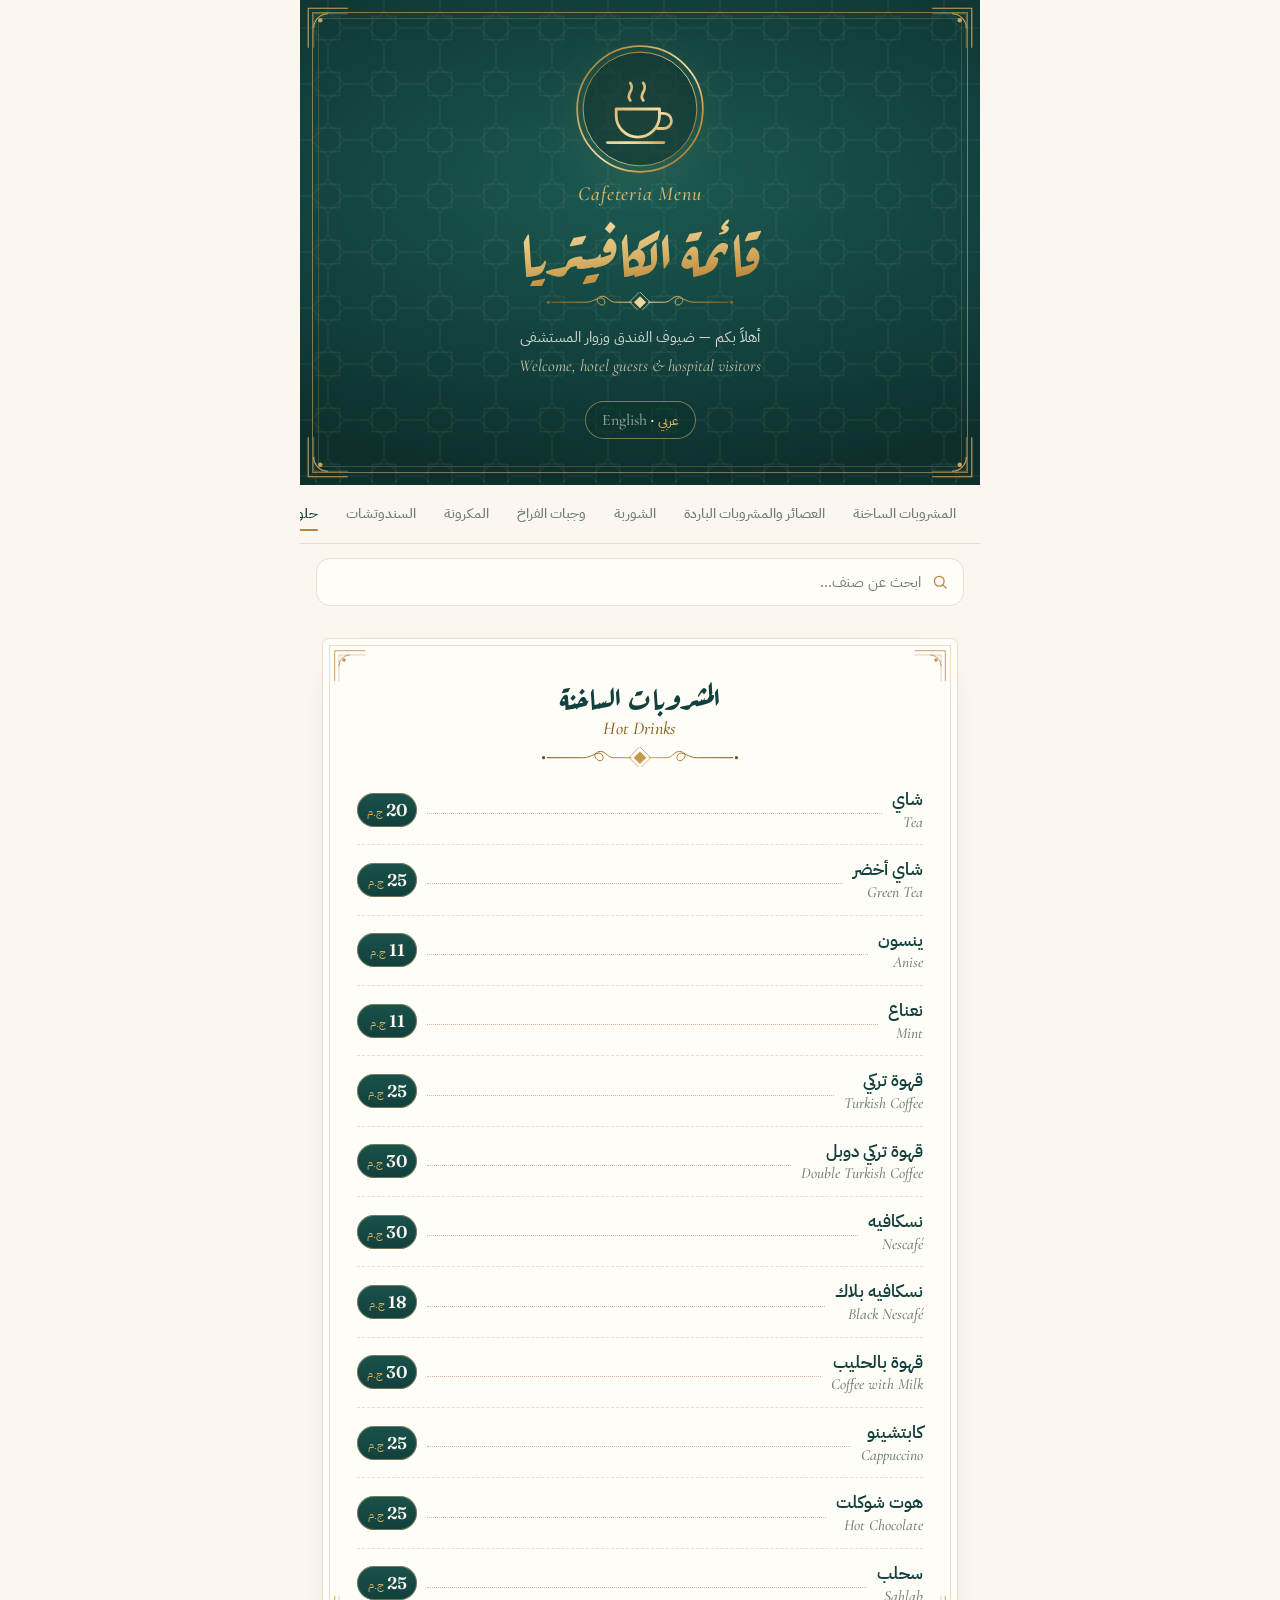
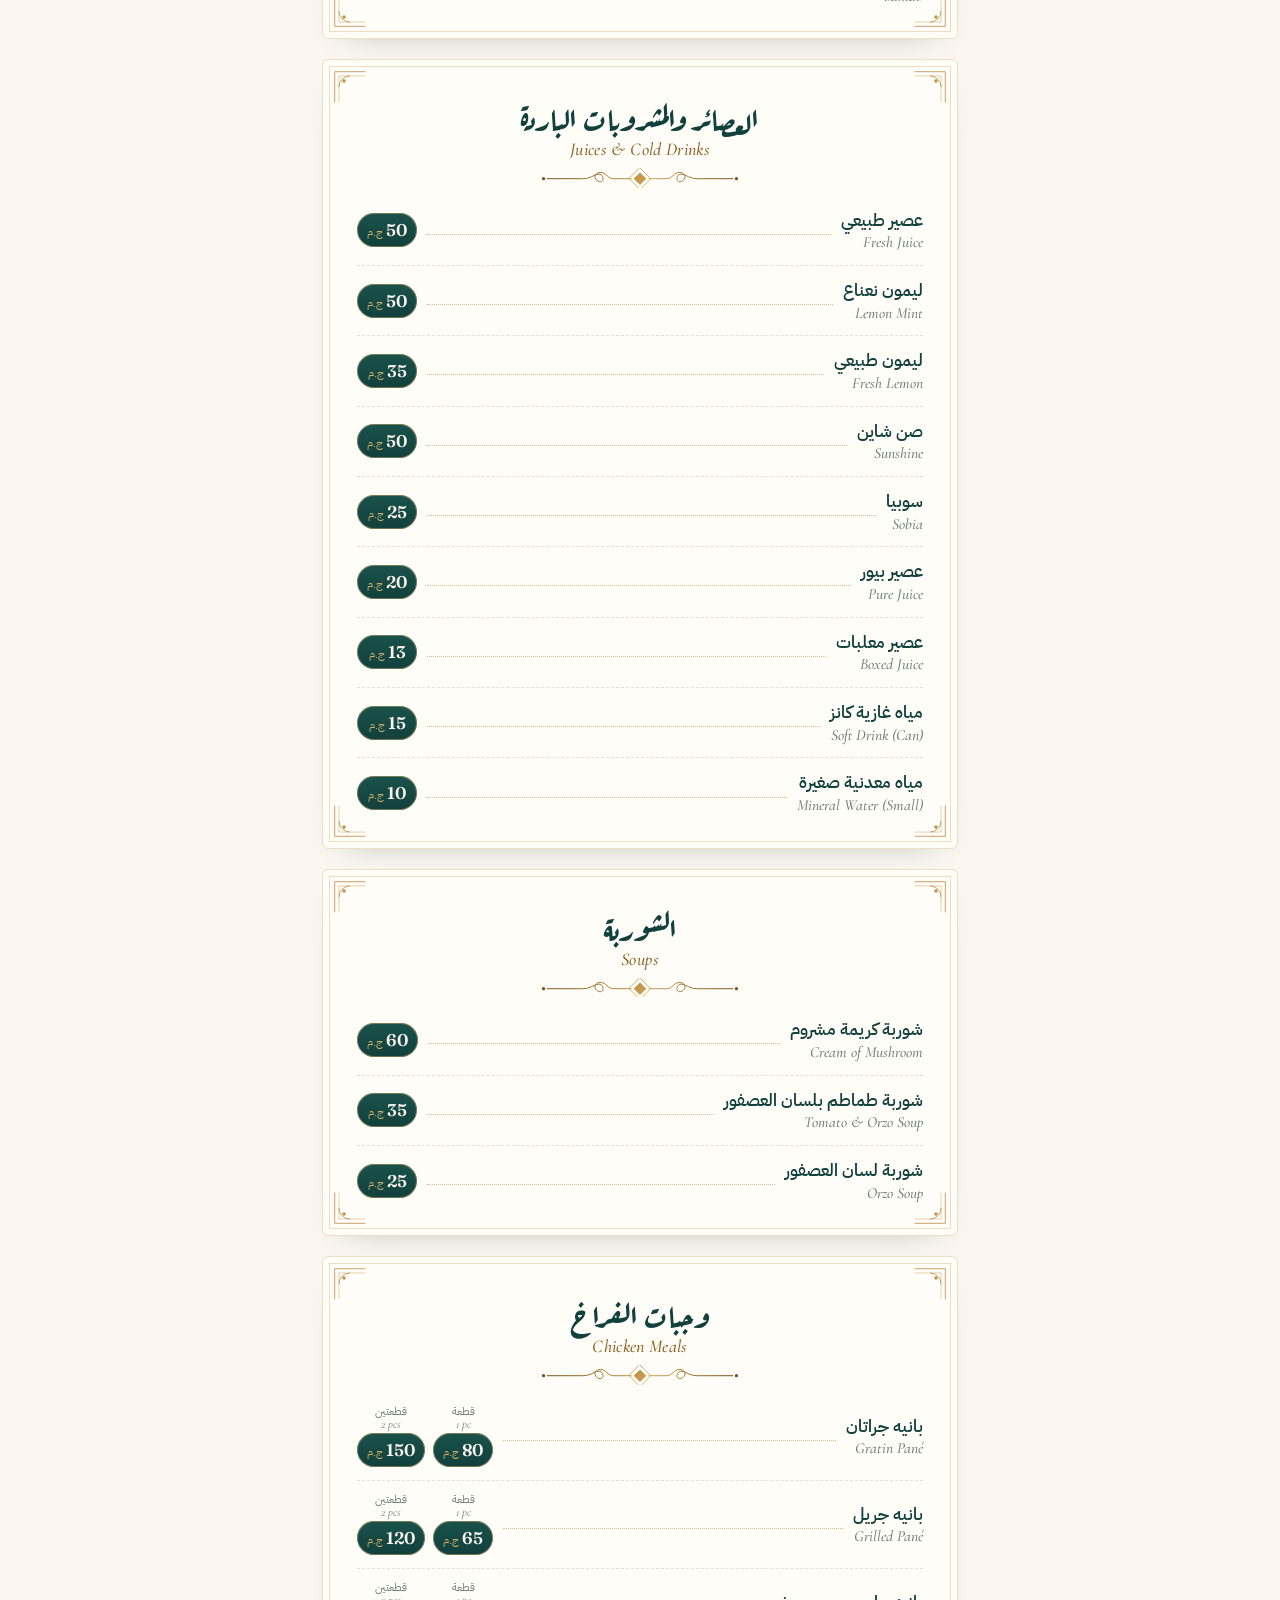
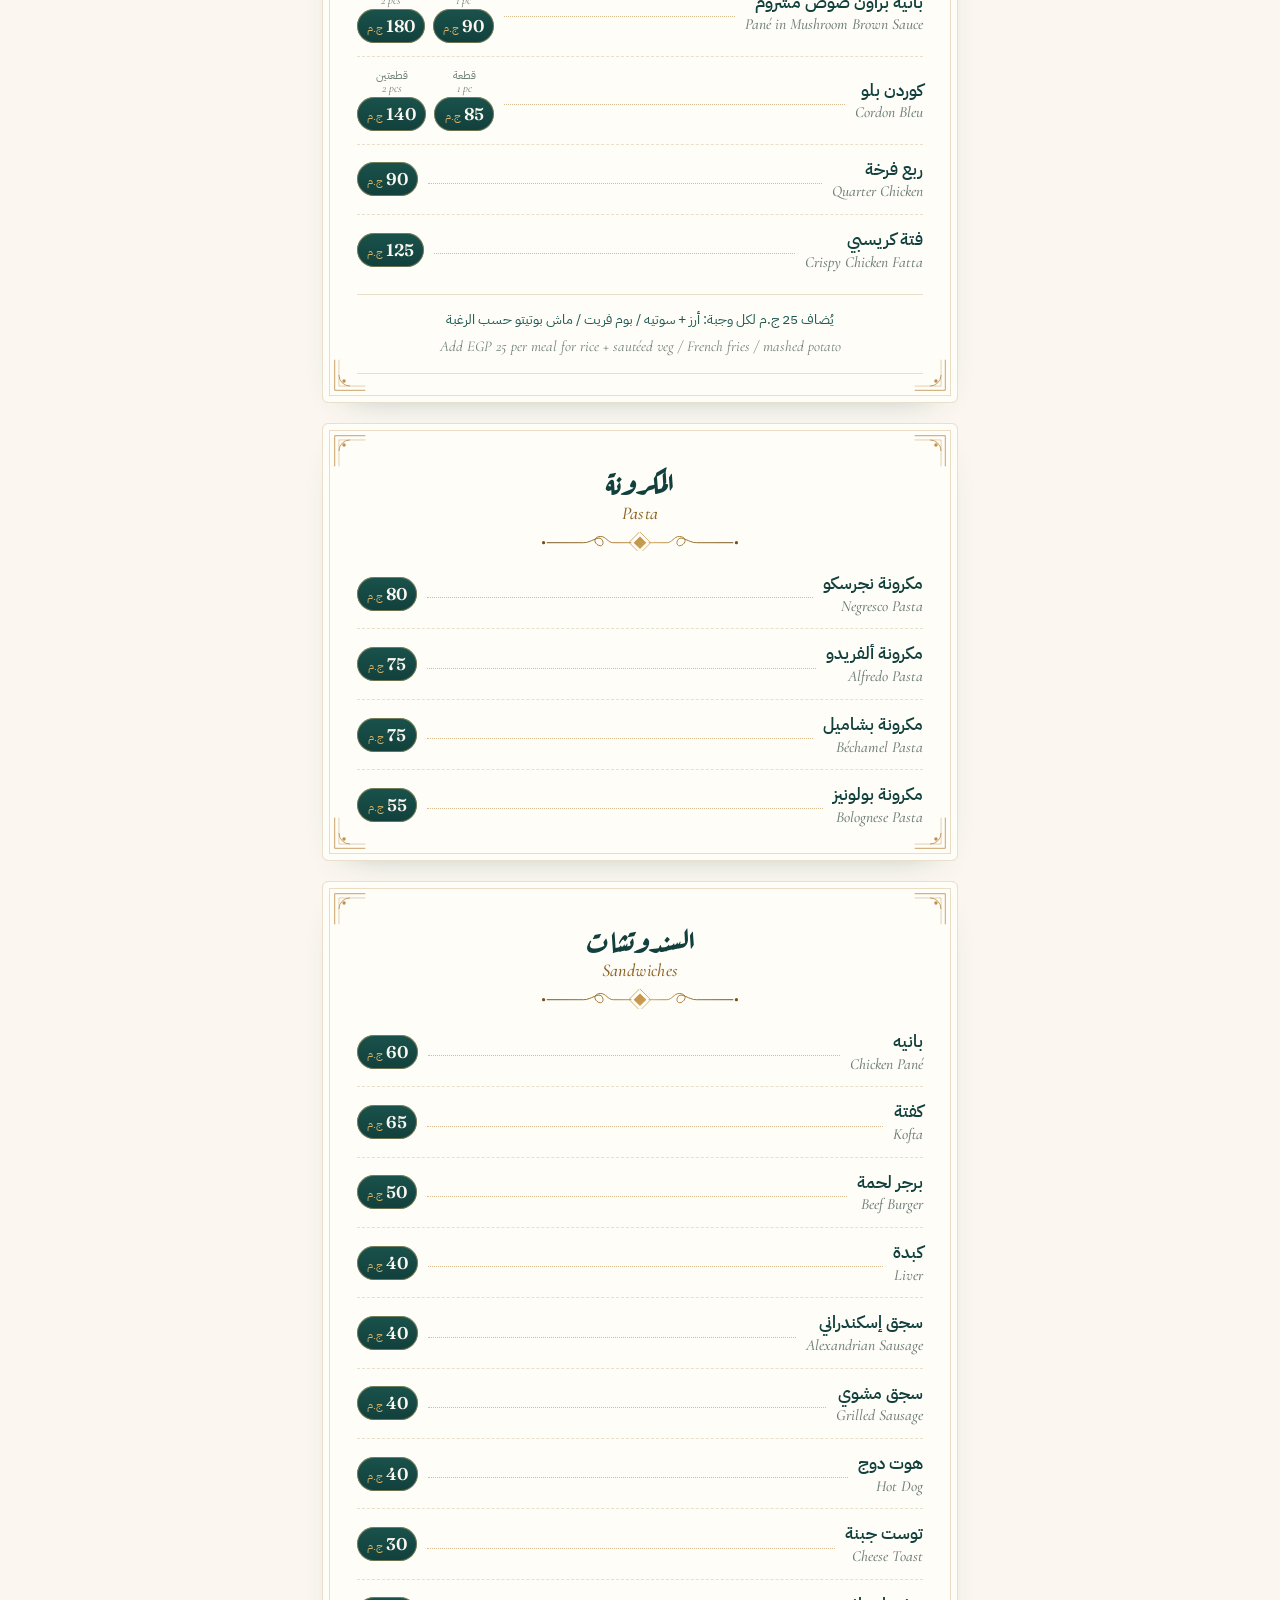
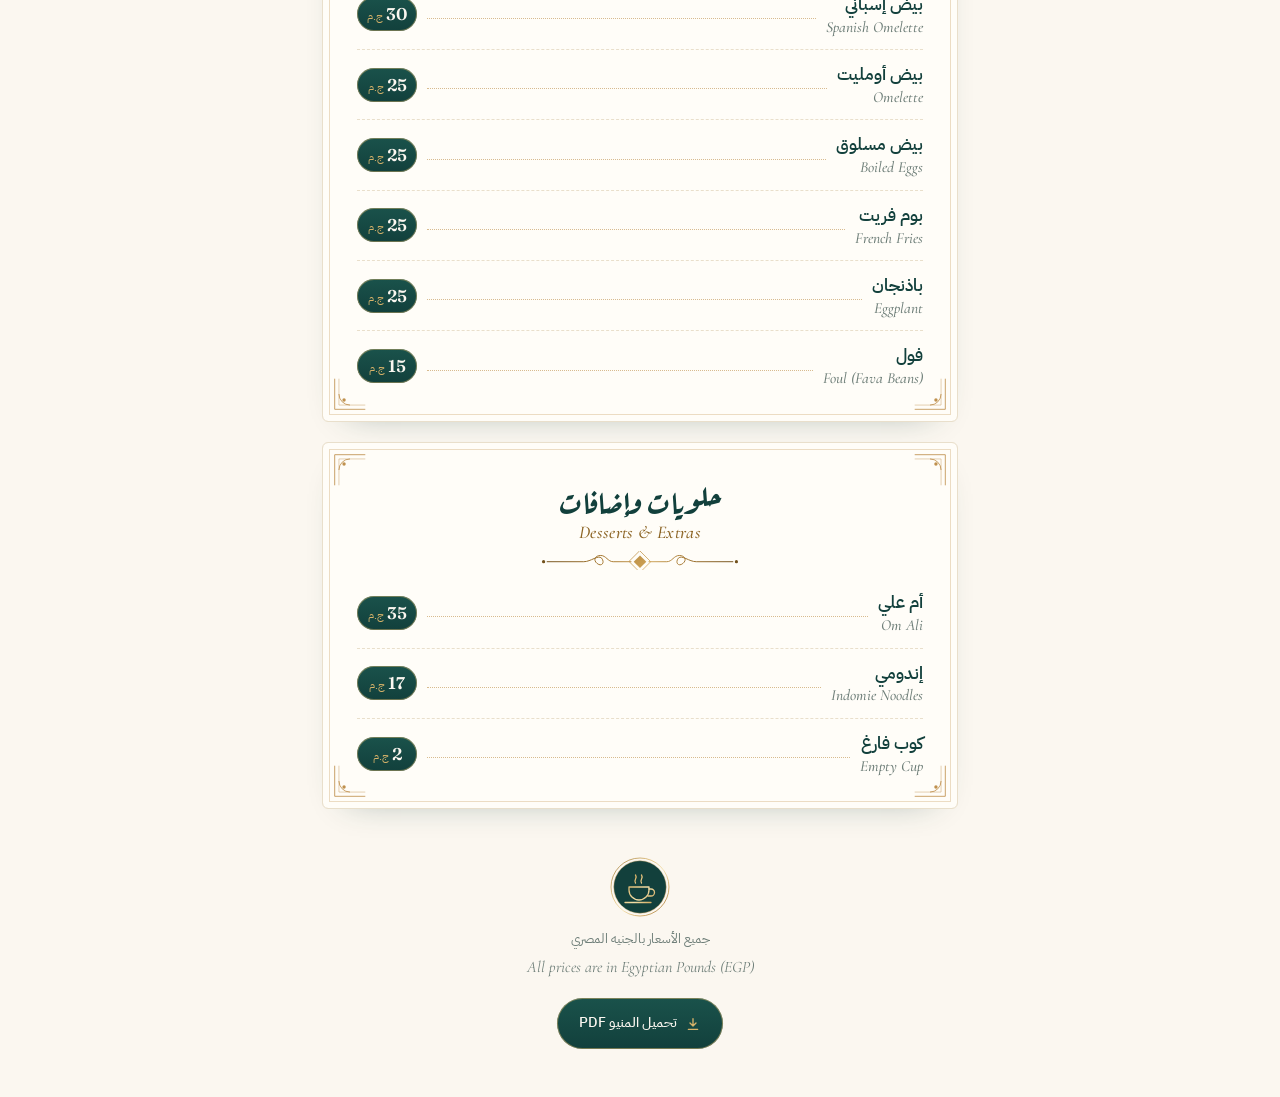
==== commit c3394e25: "Cafeteria menu: replace star emblem with cup logo Co-Authored-By: Claude Opus 5.5 <noreply@anthropic" ====
--- a/cafeteria/index.html
+++ b/cafeteria/index.html
@@ -32,7 +32,7 @@
 .hero .hc{position:absolute;width:44px;height:44px;line-height:0}
 .hc.h0{top:6px;right:6px;transform:scaleX(-1)} .hc.h1{top:6px;left:6px} .hc.h2{bottom:6px;right:6px;transform:scale(-1,-1)} .hc.h3{bottom:6px;left:6px;transform:scaleY(-1)}
 .hero > *{position:relative}
-.medal{width:min(220px,58vw);margin:0 auto -6px;filter:drop-shadow(0 6px 22px rgba(217,180,106,.18))}
+.medal{width:130px;margin:0 auto 12px;filter:drop-shadow(0 6px 22px rgba(217,180,106,.18))}
 .medal svg{width:100%;height:auto;display:block}
 .kicker{font-family:var(--en);font-style:italic;font-weight:500;color:var(--gold-l);font-size:20px;letter-spacing:.04em;margin-top:-4px}
 .hero h1{font-family:var(--title);font-weight:700;font-size:clamp(46px,13.5vw,62px);line-height:1.25;margin:2px 0 6px;
@@ -125,7 +125,7 @@
 <div class="wrap">
   <header class="hero">
     <div class="frame"></div><span class="hc h0"><svg viewBox="0 0 40 40" width="44" height="44" xmlns="http://www.w3.org/2000/svg" aria-hidden="true" fill="none" stroke="#C9A25C" stroke-width="1"><path d="M2 38 V2 H38"/><path d="M7 38 V7 H38" stroke-opacity=".5"/><path d="M7 20 A13 13 0 0 1 20 7" /><circle cx="13" cy="13" r="2" fill="#C9A25C" stroke="none"/></svg></span><span class="hc h1"><svg viewBox="0 0 40 40" width="44" height="44" xmlns="http://www.w3.org/2000/svg" aria-hidden="true" fill="none" stroke="#C9A25C" stroke-width="1"><path d="M2 38 V2 H38"/><path d="M7 38 V7 H38" stroke-opacity=".5"/><path d="M7 20 A13 13 0 0 1 20 7" /><circle cx="13" cy="13" r="2" fill="#C9A25C" stroke="none"/></svg></span><span class="hc h2"><svg viewBox="0 0 40 40" width="44" height="44" xmlns="http://www.w3.org/2000/svg" aria-hidden="true" fill="none" stroke="#C9A25C" stroke-width="1"><path d="M2 38 V2 H38"/><path d="M7 38 V7 H38" stroke-opacity=".5"/><path d="M7 20 A13 13 0 0 1 20 7" /><circle cx="13" cy="13" r="2" fill="#C9A25C" stroke="none"/></svg></span><span class="hc h3"><svg viewBox="0 0 40 40" width="44" height="44" xmlns="http://www.w3.org/2000/svg" aria-hidden="true" fill="none" stroke="#C9A25C" stroke-width="1"><path d="M2 38 V2 H38"/><path d="M7 38 V7 H38" stroke-opacity=".5"/><path d="M7 20 A13 13 0 0 1 20 7" /><circle cx="13" cy="13" r="2" fill="#C9A25C" stroke="none"/></svg></span>
-    <div class="medal"><svg viewBox="-100 -100 200 200" width="220" height="220" xmlns="http://www.w3.org/2000/svg" aria-hidden="true"><style>.ros{transform-origin:center;animation:rosin 2.4s cubic-bezier(.2,.7,.1,1) both}.ros *{stroke-dasharray:900;stroke-dashoffset:900;animation:rosdraw 2.6s ease .15s forwards}@keyframes rosin{from{transform:rotate(-22.5deg) scale(.92);opacity:0}to{transform:none;opacity:1}}@keyframes rosdraw{to{stroke-dashoffset:0}}@media (prefers-reduced-motion:reduce){.ros,.ros *{animation:none;stroke-dashoffset:0}}</style><defs><linearGradient id="hr" gradientUnits="userSpaceOnUse" x1="-100" y1="-100" x2="100" y2="100"><stop offset="0" stop-color="#8A6424"/><stop offset=".35" stop-color="#D9B46A"/><stop offset=".55" stop-color="#F3DFA8"/><stop offset=".75" stop-color="#C9994A"/><stop offset="1" stop-color="#8A6424"/></linearGradient></defs><g class="ros" fill="none" stroke="url(#hr)"><circle r="98" stroke-width="0.9900000000000001"/><circle r="93.5" stroke-width="0.66" stroke-dasharray="0.1 4.6" stroke-linecap="round"/><g stroke-width="1.375"><polygon points="0.00,-86.00 86.00,0.00 0.00,86.00 -86.00,0.00"/><polygon points="60.81,-60.81 60.81,60.81 -60.81,60.81 -60.81,-60.81"/></g><g stroke-width="0.77"><circle cx="30.61" cy="-73.91" r="7" /><circle cx="73.91" cy="-30.61" r="7" /><circle cx="73.91" cy="30.61" r="7" /><circle cx="30.61" cy="73.91" r="7" /><circle cx="-30.61" cy="73.91" r="7" /><circle cx="-73.91" cy="30.61" r="7" /><circle cx="-73.91" cy="-30.61" r="7" /><circle cx="-30.61" cy="-73.91" r="7" /></g><g stroke-width="0.9900000000000001"><polygon points="0.00,-62.00 43.84,43.84 -62.00,0.00 43.84,-43.84 0.00,62.00 -43.84,-43.84 62.00,0.00 -43.84,43.84"/></g><circle r="40" stroke-width="0.77"/><g stroke-width="0.9900000000000001"><path d="M0 -8 C7 -16 7 -28 0 -36 C-7 -28 -7 -16 0 -8Z" transform="rotate(0.0)"/><path d="M0 -8 C7 -16 7 -28 0 -36 C-7 -28 -7 -16 0 -8Z" transform="rotate(45.0)"/><path d="M0 -8 C7 -16 7 -28 0 -36 C-7 -28 -7 -16 0 -8Z" transform="rotate(90.0)"/><path d="M0 -8 C7 -16 7 -28 0 -36 C-7 -28 -7 -16 0 -8Z" transform="rotate(135.0)"/><path d="M0 -8 C7 -16 7 -28 0 -36 C-7 -28 -7 -16 0 -8Z" transform="rotate(180.0)"/><path d="M0 -8 C7 -16 7 -28 0 -36 C-7 -28 -7 -16 0 -8Z" transform="rotate(225.0)"/><path d="M0 -8 C7 -16 7 -28 0 -36 C-7 -28 -7 -16 0 -8Z" transform="rotate(270.0)"/><path d="M0 -8 C7 -16 7 -28 0 -36 C-7 -28 -7 -16 0 -8Z" transform="rotate(315.0)"/></g><circle r="6" stroke-width="1.1" fill="none"/></g><circle cx="0.00" cy="-98.00" r="1.6" fill="url(#hr)" stroke="none"/><circle cx="69.30" cy="-69.30" r="1.6" fill="url(#hr)" stroke="none"/><circle cx="98.00" cy="0.00" r="1.6" fill="url(#hr)" stroke="none"/><circle cx="69.30" cy="69.30" r="1.6" fill="url(#hr)" stroke="none"/><circle cx="0.00" cy="98.00" r="1.6" fill="url(#hr)" stroke="none"/><circle cx="-69.30" cy="69.30" r="1.6" fill="url(#hr)" stroke="none"/><circle cx="-98.00" cy="0.00" r="1.6" fill="url(#hr)" stroke="none"/><circle cx="-69.30" cy="-69.30" r="1.6" fill="url(#hr)" stroke="none"/></svg></div>
+    <div class="medal"><svg viewBox="-60 -60 120 120" width="130" height="130" xmlns="http://www.w3.org/2000/svg" aria-hidden="true"><style>.stm path{stroke-dasharray:40;animation:stm 3.4s ease-in-out infinite}.stm path:nth-child(2){animation-delay:1.2s}@keyframes stm{0%{stroke-dashoffset:40;opacity:0}35%{opacity:1}100%{stroke-dashoffset:-40;opacity:0}}@media (prefers-reduced-motion:reduce){.stm path{animation:none}}</style><defs><linearGradient id="hr" gradientUnits="userSpaceOnUse" x1="-60" y1="-60" x2="60" y2="60"><stop offset="0" stop-color="#8A6424"/><stop offset=".35" stop-color="#D9B46A"/><stop offset=".55" stop-color="#F3DFA8"/><stop offset=".75" stop-color="#C9994A"/><stop offset="1" stop-color="#8A6424"/></linearGradient></defs><circle r="58" fill="none" stroke="url(#hr)" stroke-width="1.6"/><circle r="52.5" fill="rgba(13,48,45,.55)" stroke="url(#hr)" stroke-width=".8"/><g fill="none" stroke="url(#hr)" stroke-width="2.6" stroke-linecap="round" stroke-linejoin="round" transform="translate(0 6)"><path d="M-22 -6 h40 v6 a20 20 0 0 1 -20 20 h0 a20 20 0 0 1 -20 -20 z"/><path d="M18 -2 h4 a7 7 0 0 1 0 14 h-6"/><path d="M-30 25 h52"/><g class="stm"><path d="M-9 -14 c-5 -6 5 -9 0 -16"/><path d="M3 -14 c-5 -6 5 -9 0 -16"/></g></g></svg></div>
     <div class="kicker" lang="en">Cafeteria Menu</div>
     <h1>قائمة الكافيتريا</h1>
     <div class="hfl"><svg viewBox="-112 -12 224 22" width="190" xmlns="http://www.w3.org/2000/svg" aria-hidden="true"><defs><linearGradient id="hf" gradientUnits="userSpaceOnUse" x1="-112" y1="-12" x2="112" y2="10"><stop offset="0" stop-color="#8A6424"/><stop offset=".35" stop-color="#D9B46A"/><stop offset=".55" stop-color="#F3DFA8"/><stop offset=".75" stop-color="#C9994A"/><stop offset="1" stop-color="#8A6424"/></linearGradient></defs><g fill="none" stroke="url(#hf)" stroke-width="1.1" stroke-linecap="round"><path d="M10 0 H30 c6 0 8 -7 14 -7 s9 5 4 9 s-9 -1 -5 -6 c4 -4 12 4 20 4 H104"/><circle cx="108" cy="0" r="1.8" fill="url(#hf)" stroke="none"/><path d="M-10 0 H-30 c-6 0 -8 -7 -14 -7 s-9 5 -4 9 s9 -1 5 -6 c-4 -4 -12 4 -20 4 H-104"/><circle cx="-108" cy="0" r="1.8" fill="url(#hf)" stroke="none"/><rect x="-5" y="-5" width="10" height="10" transform="rotate(45)" fill="url(#hf)" stroke="none"/><rect x="-8.5" y="-8.5" width="17" height="17" transform="rotate(45)" stroke-width=".8"/></g></svg></div>
@@ -138,7 +138,7 @@
   <div class="search"><label><svg viewBox="0 0 24 24" fill="none" stroke="currentColor" stroke-width="1.7" stroke-linecap="round"><circle cx="11" cy="11" r="6.5"/><path d="m20 20-4.2-4.2"/></svg><input id="q" type="search" placeholder="ابحث عن صنف…" aria-label="بحث" autocomplete="off"></label></div>
   <main id="main"><section class="sec" id="hot" aria-labelledby="h-hot"><span class="cn c0"><svg viewBox="0 0 40 40" width="34" height="34" xmlns="http://www.w3.org/2000/svg" aria-hidden="true" fill="none" stroke="#B9853B" stroke-width="1"><path d="M2 38 V2 H38"/><path d="M7 38 V7 H38" stroke-opacity=".5"/><path d="M7 20 A13 13 0 0 1 20 7" /><circle cx="13" cy="13" r="2" fill="#B9853B" stroke="none"/></svg></span><span class="cn c1"><svg viewBox="0 0 40 40" width="34" height="34" xmlns="http://www.w3.org/2000/svg" aria-hidden="true" fill="none" stroke="#B9853B" stroke-width="1"><path d="M2 38 V2 H38"/><path d="M7 38 V7 H38" stroke-opacity=".5"/><path d="M7 20 A13 13 0 0 1 20 7" /><circle cx="13" cy="13" r="2" fill="#B9853B" stroke="none"/></svg></span><span class="cn c2"><svg viewBox="0 0 40 40" width="34" height="34" xmlns="http://www.w3.org/2000/svg" aria-hidden="true" fill="none" stroke="#B9853B" stroke-width="1"><path d="M2 38 V2 H38"/><path d="M7 38 V7 H38" stroke-opacity=".5"/><path d="M7 20 A13 13 0 0 1 20 7" /><circle cx="13" cy="13" r="2" fill="#B9853B" stroke="none"/></svg></span><span class="cn c3"><svg viewBox="0 0 40 40" width="34" height="34" xmlns="http://www.w3.org/2000/svg" aria-hidden="true" fill="none" stroke="#B9853B" stroke-width="1"><path d="M2 38 V2 H38"/><path d="M7 38 V7 H38" stroke-opacity=".5"/><path d="M7 20 A13 13 0 0 1 20 7" /><circle cx="13" cy="13" r="2" fill="#B9853B" stroke="none"/></svg></span><header class="sh"><h2 id="h-hot"><span class="ar">المشروبات الساخنة</span><span class="en" lang="en">Hot Drinks</span></h2><div class="fl"><svg viewBox="-112 -12 224 22" width="200" xmlns="http://www.w3.org/2000/svg" aria-hidden="true"><defs><linearGradient id="f0" gradientUnits="userSpaceOnUse" x1="-112" y1="-12" x2="112" y2="10"><stop offset="0" stop-color="#6E4E1A"/><stop offset=".35" stop-color="#A9792F"/><stop offset=".55" stop-color="#CFA458"/><stop offset=".75" stop-color="#9C6F2B"/><stop offset="1" stop-color="#6E4E1A"/></linearGradient></defs><g fill="none" stroke="url(#f0)" stroke-width="1.1" stroke-linecap="round"><path d="M10 0 H30 c6 0 8 -7 14 -7 s9 5 4 9 s-9 -1 -5 -6 c4 -4 12 4 20 4 H104"/><circle cx="108" cy="0" r="1.8" fill="url(#f0)" stroke="none"/><path d="M-10 0 H-30 c-6 0 -8 -7 -14 -7 s-9 5 -4 9 s9 -1 5 -6 c-4 -4 -12 4 -20 4 H-104"/><circle cx="-108" cy="0" r="1.8" fill="url(#f0)" stroke="none"/><rect x="-5" y="-5" width="10" height="10" transform="rotate(45)" fill="url(#f0)" stroke="none"/><rect x="-8.5" y="-8.5" width="17" height="17" transform="rotate(45)" stroke-width=".8"/></g></svg></div></header><ul class="list"><li class="it" data-k="شاي tea"><div class="nm"><span class="ar">شاي</span><span class="en" lang="en">Tea</span></div><span class="dots"></span><div class="prs"><span class="pr"><b>20</b><i>ج.م</i></span></div></li><li class="it" data-k="شاي أخضر green tea"><div class="nm"><span class="ar">شاي أخضر</span><span class="en" lang="en">Green Tea</span></div><span class="dots"></span><div class="prs"><span class="pr"><b>25</b><i>ج.م</i></span></div></li><li class="it" data-k="ينسون anise"><div class="nm"><span class="ar">ينسون</span><span class="en" lang="en">Anise</span></div><span class="dots"></span><div class="prs"><span class="pr"><b>11</b><i>ج.م</i></span></div></li><li class="it" data-k="نعناع mint"><div class="nm"><span class="ar">نعناع</span><span class="en" lang="en">Mint</span></div><span class="dots"></span><div class="prs"><span class="pr"><b>11</b><i>ج.م</i></span></div></li><li class="it" data-k="قهوة تركي turkish coffee"><div class="nm"><span class="ar">قهوة تركي</span><span class="en" lang="en">Turkish Coffee</span></div><span class="dots"></span><div class="prs"><span class="pr"><b>25</b><i>ج.م</i></span></div></li><li class="it" data-k="قهوة تركي دوبل double turkish coffee"><div class="nm"><span class="ar">قهوة تركي دوبل</span><span class="en" lang="en">Double Turkish Coffee</span></div><span class="dots"></span><div class="prs"><span class="pr"><b>30</b><i>ج.م</i></span></div></li><li class="it" data-k="نسكافيه nescafé"><div class="nm"><span class="ar">نسكافيه</span><span class="en" lang="en">Nescafé</span></div><span class="dots"></span><div class="prs"><span class="pr"><b>30</b><i>ج.م</i></span></div></li><li class="it" data-k="نسكافيه بلاك black nescafé"><div class="nm"><span class="ar">نسكافيه بلاك</span><span class="en" lang="en">Black Nescafé</span></div><span class="dots"></span><div class="prs"><span class="pr"><b>18</b><i>ج.م</i></span></div></li><li class="it" data-k="قهوة بالحليب coffee with milk"><div class="nm"><span class="ar">قهوة بالحليب</span><span class="en" lang="en">Coffee with Milk</span></div><span class="dots"></span><div class="prs"><span class="pr"><b>30</b><i>ج.م</i></span></div></li><li class="it" data-k="كابتشينو cappuccino"><div class="nm"><span class="ar">كابتشينو</span><span class="en" lang="en">Cappuccino</span></div><span class="dots"></span><div class="prs"><span class="pr"><b>25</b><i>ج.م</i></span></div></li><li class="it" data-k="هوت شوكلت hot chocolate"><div class="nm"><span class="ar">هوت شوكلت</span><span class="en" lang="en">Hot Chocolate</span></div><span class="dots"></span><div class="prs"><span class="pr"><b>25</b><i>ج.م</i></span></div></li><li class="it" data-k="سحلب sahlab"><div class="nm"><span class="ar">سحلب</span><span class="en" lang="en">Sahlab</span></div><span class="dots"></span><div class="prs"><span class="pr"><b>25</b><i>ج.م</i></span></div></li></ul></section><section class="sec" id="cold" aria-labelledby="h-cold"><span class="cn c0"><svg viewBox="0 0 40 40" width="34" height="34" xmlns="http://www.w3.org/2000/svg" aria-hidden="true" fill="none" stroke="#B9853B" stroke-width="1"><path d="M2 38 V2 H38"/><path d="M7 38 V7 H38" stroke-opacity=".5"/><path d="M7 20 A13 13 0 0 1 20 7" /><circle cx="13" cy="13" r="2" fill="#B9853B" stroke="none"/></svg></span><span class="cn c1"><svg viewBox="0 0 40 40" width="34" height="34" xmlns="http://www.w3.org/2000/svg" aria-hidden="true" fill="none" stroke="#B9853B" stroke-width="1"><path d="M2 38 V2 H38"/><path d="M7 38 V7 H38" stroke-opacity=".5"/><path d="M7 20 A13 13 0 0 1 20 7" /><circle cx="13" cy="13" r="2" fill="#B9853B" stroke="none"/></svg></span><span class="cn c2"><svg viewBox="0 0 40 40" width="34" height="34" xmlns="http://www.w3.org/2000/svg" aria-hidden="true" fill="none" stroke="#B9853B" stroke-width="1"><path d="M2 38 V2 H38"/><path d="M7 38 V7 H38" stroke-opacity=".5"/><path d="M7 20 A13 13 0 0 1 20 7" /><circle cx="13" cy="13" r="2" fill="#B9853B" stroke="none"/></svg></span><span class="cn c3"><svg viewBox="0 0 40 40" width="34" height="34" xmlns="http://www.w3.org/2000/svg" aria-hidden="true" fill="none" stroke="#B9853B" stroke-width="1"><path d="M2 38 V2 H38"/><path d="M7 38 V7 H38" stroke-opacity=".5"/><path d="M7 20 A13 13 0 0 1 20 7" /><circle cx="13" cy="13" r="2" fill="#B9853B" stroke="none"/></svg></span><header class="sh"><h2 id="h-cold"><span class="ar">العصائر والمشروبات الباردة</span><span class="en" lang="en">Juices &amp; Cold Drinks</span></h2><div class="fl"><svg viewBox="-112 -12 224 22" width="200" xmlns="http://www.w3.org/2000/svg" aria-hidden="true"><defs><linearGradient id="f1" gradientUnits="userSpaceOnUse" x1="-112" y1="-12" x2="112" y2="10"><stop offset="0" stop-color="#6E4E1A"/><stop offset=".35" stop-color="#A9792F"/><stop offset=".55" stop-color="#CFA458"/><stop offset=".75" stop-color="#9C6F2B"/><stop offset="1" stop-color="#6E4E1A"/></linearGradient></defs><g fill="none" stroke="url(#f1)" stroke-width="1.1" stroke-linecap="round"><path d="M10 0 H30 c6 0 8 -7 14 -7 s9 5 4 9 s-9 -1 -5 -6 c4 -4 12 4 20 4 H104"/><circle cx="108" cy="0" r="1.8" fill="url(#f1)" stroke="none"/><path d="M-10 0 H-30 c-6 0 -8 -7 -14 -7 s-9 5 -4 9 s9 -1 5 -6 c-4 -4 -12 4 -20 4 H-104"/><circle cx="-108" cy="0" r="1.8" fill="url(#f1)" stroke="none"/><rect x="-5" y="-5" width="10" height="10" transform="rotate(45)" fill="url(#f1)" stroke="none"/><rect x="-8.5" y="-8.5" width="17" height="17" transform="rotate(45)" stroke-width=".8"/></g></svg></div></header><ul class="list"><li class="it" data-k="عصير طبيعي fresh juice"><div class="nm"><span class="ar">عصير طبيعي</span><span class="en" lang="en">Fresh Juice</span></div><span class="dots"></span><div class="prs"><span class="pr"><b>50</b><i>ج.م</i></span></div></li><li class="it" data-k="ليمون نعناع lemon mint"><div class="nm"><span class="ar">ليمون نعناع</span><span class="en" lang="en">Lemon Mint</span></div><span class="dots"></span><div class="prs"><span class="pr"><b>50</b><i>ج.م</i></span></div></li><li class="it" data-k="ليمون طبيعي fresh lemon"><div class="nm"><span class="ar">ليمون طبيعي</span><span class="en" lang="en">Fresh Lemon</span></div><span class="dots"></span><div class="prs"><span class="pr"><b>35</b><i>ج.م</i></span></div></li><li class="it" data-k="صن شاين sunshine"><div class="nm"><span class="ar">صن شاين</span><span class="en" lang="en">Sunshine</span></div><span class="dots"></span><div class="prs"><span class="pr"><b>50</b><i>ج.م</i></span></div></li><li class="it" data-k="سوبيا sobia"><div class="nm"><span class="ar">سوبيا</span><span class="en" lang="en">Sobia</span></div><span class="dots"></span><div class="prs"><span class="pr"><b>25</b><i>ج.م</i></span></div></li><li class="it" data-k="عصير بيور pure juice"><div class="nm"><span class="ar">عصير بيور</span><span class="en" lang="en">Pure Juice</span></div><span class="dots"></span><div class="prs"><span class="pr"><b>20</b><i>ج.م</i></span></div></li><li class="it" data-k="عصير معلبات boxed juice"><div class="nm"><span class="ar">عصير معلبات</span><span class="en" lang="en">Boxed Juice</span></div><span class="dots"></span><div class="prs"><span class="pr"><b>13</b><i>ج.م</i></span></div></li><li class="it" data-k="مياه غازية كانز soft drink (can)"><div class="nm"><span class="ar">مياه غازية كانز</span><span class="en" lang="en">Soft Drink (Can)</span></div><span class="dots"></span><div class="prs"><span class="pr"><b>15</b><i>ج.م</i></span></div></li><li class="it" data-k="مياه معدنية صغيرة mineral water (small)"><div class="nm"><span class="ar">مياه معدنية صغيرة</span><span class="en" lang="en">Mineral Water (Small)</span></div><span class="dots"></span><div class="prs"><span class="pr"><b>10</b><i>ج.م</i></span></div></li></ul></section><section class="sec" id="soup" aria-labelledby="h-soup"><span class="cn c0"><svg viewBox="0 0 40 40" width="34" height="34" xmlns="http://www.w3.org/2000/svg" aria-hidden="true" fill="none" stroke="#B9853B" stroke-width="1"><path d="M2 38 V2 H38"/><path d="M7 38 V7 H38" stroke-opacity=".5"/><path d="M7 20 A13 13 0 0 1 20 7" /><circle cx="13" cy="13" r="2" fill="#B9853B" stroke="none"/></svg></span><span class="cn c1"><svg viewBox="0 0 40 40" width="34" height="34" xmlns="http://www.w3.org/2000/svg" aria-hidden="true" fill="none" stroke="#B9853B" stroke-width="1"><path d="M2 38 V2 H38"/><path d="M7 38 V7 H38" stroke-opacity=".5"/><path d="M7 20 A13 13 0 0 1 20 7" /><circle cx="13" cy="13" r="2" fill="#B9853B" stroke="none"/></svg></span><span class="cn c2"><svg viewBox="0 0 40 40" width="34" height="34" xmlns="http://www.w3.org/2000/svg" aria-hidden="true" fill="none" stroke="#B9853B" stroke-width="1"><path d="M2 38 V2 H38"/><path d="M7 38 V7 H38" stroke-opacity=".5"/><path d="M7 20 A13 13 0 0 1 20 7" /><circle cx="13" cy="13" r="2" fill="#B9853B" stroke="none"/></svg></span><span class="cn c3"><svg viewBox="0 0 40 40" width="34" height="34" xmlns="http://www.w3.org/2000/svg" aria-hidden="true" fill="none" stroke="#B9853B" stroke-width="1"><path d="M2 38 V2 H38"/><path d="M7 38 V7 H38" stroke-opacity=".5"/><path d="M7 20 A13 13 0 0 1 20 7" /><circle cx="13" cy="13" r="2" fill="#B9853B" stroke="none"/></svg></span><header class="sh"><h2 id="h-soup"><span class="ar">الشوربة</span><span class="en" lang="en">Soups</span></h2><div class="fl"><svg viewBox="-112 -12 224 22" width="200" xmlns="http://www.w3.org/2000/svg" aria-hidden="true"><defs><linearGradient id="f2" gradientUnits="userSpaceOnUse" x1="-112" y1="-12" x2="112" y2="10"><stop offset="0" stop-color="#6E4E1A"/><stop offset=".35" stop-color="#A9792F"/><stop offset=".55" stop-color="#CFA458"/><stop offset=".75" stop-color="#9C6F2B"/><stop offset="1" stop-color="#6E4E1A"/></linearGradient></defs><g fill="none" stroke="url(#f2)" stroke-width="1.1" stroke-linecap="round"><path d="M10 0 H30 c6 0 8 -7 14 -7 s9 5 4 9 s-9 -1 -5 -6 c4 -4 12 4 20 4 H104"/><circle cx="108" cy="0" r="1.8" fill="url(#f2)" stroke="none"/><path d="M-10 0 H-30 c-6 0 -8 -7 -14 -7 s-9 5 -4 9 s9 -1 5 -6 c-4 -4 -12 4 -20 4 H-104"/><circle cx="-108" cy="0" r="1.8" fill="url(#f2)" stroke="none"/><rect x="-5" y="-5" width="10" height="10" transform="rotate(45)" fill="url(#f2)" stroke="none"/><rect x="-8.5" y="-8.5" width="17" height="17" transform="rotate(45)" stroke-width=".8"/></g></svg></div></header><ul class="list"><li class="it" data-k="شوربة كريمة مشروم cream of mushroom"><div class="nm"><span class="ar">شوربة كريمة مشروم</span><span class="en" lang="en">Cream of Mushroom</span></div><span class="dots"></span><div class="prs"><span class="pr"><b>60</b><i>ج.م</i></span></div></li><li class="it" data-k="شوربة طماطم بلسان العصفور tomato &amp; orzo soup"><div class="nm"><span class="ar">شوربة طماطم بلسان العصفور</span><span class="en" lang="en">Tomato &amp; Orzo Soup</span></div><span class="dots"></span><div class="prs"><span class="pr"><b>35</b><i>ج.م</i></span></div></li><li class="it" data-k="شوربة لسان العصفور orzo soup"><div class="nm"><span class="ar">شوربة لسان العصفور</span><span class="en" lang="en">Orzo Soup</span></div><span class="dots"></span><div class="prs"><span class="pr"><b>25</b><i>ج.م</i></span></div></li></ul></section><section class="sec" id="chicken" aria-labelledby="h-chicken"><span class="cn c0"><svg viewBox="0 0 40 40" width="34" height="34" xmlns="http://www.w3.org/2000/svg" aria-hidden="true" fill="none" stroke="#B9853B" stroke-width="1"><path d="M2 38 V2 H38"/><path d="M7 38 V7 H38" stroke-opacity=".5"/><path d="M7 20 A13 13 0 0 1 20 7" /><circle cx="13" cy="13" r="2" fill="#B9853B" stroke="none"/></svg></span><span class="cn c1"><svg viewBox="0 0 40 40" width="34" height="34" xmlns="http://www.w3.org/2000/svg" aria-hidden="true" fill="none" stroke="#B9853B" stroke-width="1"><path d="M2 38 V2 H38"/><path d="M7 38 V7 H38" stroke-opacity=".5"/><path d="M7 20 A13 13 0 0 1 20 7" /><circle cx="13" cy="13" r="2" fill="#B9853B" stroke="none"/></svg></span><span class="cn c2"><svg viewBox="0 0 40 40" width="34" height="34" xmlns="http://www.w3.org/2000/svg" aria-hidden="true" fill="none" stroke="#B9853B" stroke-width="1"><path d="M2 38 V2 H38"/><path d="M7 38 V7 H38" stroke-opacity=".5"/><path d="M7 20 A13 13 0 0 1 20 7" /><circle cx="13" cy="13" r="2" fill="#B9853B" stroke="none"/></svg></span><span class="cn c3"><svg viewBox="0 0 40 40" width="34" height="34" xmlns="http://www.w3.org/2000/svg" aria-hidden="true" fill="none" stroke="#B9853B" stroke-width="1"><path d="M2 38 V2 H38"/><path d="M7 38 V7 H38" stroke-opacity=".5"/><path d="M7 20 A13 13 0 0 1 20 7" /><circle cx="13" cy="13" r="2" fill="#B9853B" stroke="none"/></svg></span><header class="sh"><h2 id="h-chicken"><span class="ar">وجبات الفراخ</span><span class="en" lang="en">Chicken Meals</span></h2><div class="fl"><svg viewBox="-112 -12 224 22" width="200" xmlns="http://www.w3.org/2000/svg" aria-hidden="true"><defs><linearGradient id="f3" gradientUnits="userSpaceOnUse" x1="-112" y1="-12" x2="112" y2="10"><stop offset="0" stop-color="#6E4E1A"/><stop offset=".35" stop-color="#A9792F"/><stop offset=".55" stop-color="#CFA458"/><stop offset=".75" stop-color="#9C6F2B"/><stop offset="1" stop-color="#6E4E1A"/></linearGradient></defs><g fill="none" stroke="url(#f3)" stroke-width="1.1" stroke-linecap="round"><path d="M10 0 H30 c6 0 8 -7 14 -7 s9 5 4 9 s-9 -1 -5 -6 c4 -4 12 4 20 4 H104"/><circle cx="108" cy="0" r="1.8" fill="url(#f3)" stroke="none"/><path d="M-10 0 H-30 c-6 0 -8 -7 -14 -7 s-9 5 -4 9 s9 -1 5 -6 c-4 -4 -12 4 -20 4 H-104"/><circle cx="-108" cy="0" r="1.8" fill="url(#f3)" stroke="none"/><rect x="-5" y="-5" width="10" height="10" transform="rotate(45)" fill="url(#f3)" stroke="none"/><rect x="-8.5" y="-8.5" width="17" height="17" transform="rotate(45)" stroke-width=".8"/></g></svg></div></header><ul class="list"><li class="it" data-k="بانيه جراتان gratin pané"><div class="nm"><span class="ar">بانيه جراتان</span><span class="en" lang="en">Gratin Pané</span></div><span class="dots"></span><div class="prs"><span class="pc"><small>قطعة<em dir="ltr">1 pc</em></small><span class="pr"><b>80</b><i>ج.م</i></span></span><span class="pc"><small>قطعتين<em dir="ltr">2 pcs</em></small><span class="pr"><b>150</b><i>ج.م</i></span></span></div></li><li class="it" data-k="بانيه جريل grilled pané"><div class="nm"><span class="ar">بانيه جريل</span><span class="en" lang="en">Grilled Pané</span></div><span class="dots"></span><div class="prs"><span class="pc"><small>قطعة<em dir="ltr">1 pc</em></small><span class="pr"><b>65</b><i>ج.م</i></span></span><span class="pc"><small>قطعتين<em dir="ltr">2 pcs</em></small><span class="pr"><b>120</b><i>ج.م</i></span></span></div></li><li class="it" data-k="بانيه براون صوص مشروم pané in mushroom brown sauce"><div class="nm"><span class="ar">بانيه براون صوص مشروم</span><span class="en" lang="en">Pané in Mushroom Brown Sauce</span></div><span class="dots"></span><div class="prs"><span class="pc"><small>قطعة<em dir="ltr">1 pc</em></small><span class="pr"><b>90</b><i>ج.م</i></span></span><span class="pc"><small>قطعتين<em dir="ltr">2 pcs</em></small><span class="pr"><b>180</b><i>ج.م</i></span></span></div></li><li class="it" data-k="كوردن بلو cordon bleu"><div class="nm"><span class="ar">كوردن بلو</span><span class="en" lang="en">Cordon Bleu</span></div><span class="dots"></span><div class="prs"><span class="pc"><small>قطعة<em dir="ltr">1 pc</em></small><span class="pr"><b>85</b><i>ج.م</i></span></span><span class="pc"><small>قطعتين<em dir="ltr">2 pcs</em></small><span class="pr"><b>140</b><i>ج.م</i></span></span></div></li><li class="it" data-k="ربع فرخة quarter chicken"><div class="nm"><span class="ar">ربع فرخة</span><span class="en" lang="en">Quarter Chicken</span></div><span class="dots"></span><div class="prs"><span class="pr"><b>90</b><i>ج.م</i></span></div></li><li class="it" data-k="فتة كريسبي crispy chicken fatta"><div class="nm"><span class="ar">فتة كريسبي</span><span class="en" lang="en">Crispy Chicken Fatta</span></div><span class="dots"></span><div class="prs"><span class="pr"><b>125</b><i>ج.م</i></span></div></li></ul><p class="note"><span class="ar">يُضاف 25 ج.م لكل وجبة: أرز + سوتيه / بوم فريت / ماش بوتيتو حسب الرغبة</span><span class="en" lang="en" dir="ltr">Add EGP 25 per meal for rice + sautéed veg / French fries / mashed potato</span></p></section><section class="sec" id="pasta" aria-labelledby="h-pasta"><span class="cn c0"><svg viewBox="0 0 40 40" width="34" height="34" xmlns="http://www.w3.org/2000/svg" aria-hidden="true" fill="none" stroke="#B9853B" stroke-width="1"><path d="M2 38 V2 H38"/><path d="M7 38 V7 H38" stroke-opacity=".5"/><path d="M7 20 A13 13 0 0 1 20 7" /><circle cx="13" cy="13" r="2" fill="#B9853B" stroke="none"/></svg></span><span class="cn c1"><svg viewBox="0 0 40 40" width="34" height="34" xmlns="http://www.w3.org/2000/svg" aria-hidden="true" fill="none" stroke="#B9853B" stroke-width="1"><path d="M2 38 V2 H38"/><path d="M7 38 V7 H38" stroke-opacity=".5"/><path d="M7 20 A13 13 0 0 1 20 7" /><circle cx="13" cy="13" r="2" fill="#B9853B" stroke="none"/></svg></span><span class="cn c2"><svg viewBox="0 0 40 40" width="34" height="34" xmlns="http://www.w3.org/2000/svg" aria-hidden="true" fill="none" stroke="#B9853B" stroke-width="1"><path d="M2 38 V2 H38"/><path d="M7 38 V7 H38" stroke-opacity=".5"/><path d="M7 20 A13 13 0 0 1 20 7" /><circle cx="13" cy="13" r="2" fill="#B9853B" stroke="none"/></svg></span><span class="cn c3"><svg viewBox="0 0 40 40" width="34" height="34" xmlns="http://www.w3.org/2000/svg" aria-hidden="true" fill="none" stroke="#B9853B" stroke-width="1"><path d="M2 38 V2 H38"/><path d="M7 38 V7 H38" stroke-opacity=".5"/><path d="M7 20 A13 13 0 0 1 20 7" /><circle cx="13" cy="13" r="2" fill="#B9853B" stroke="none"/></svg></span><header class="sh"><h2 id="h-pasta"><span class="ar">المكرونة</span><span class="en" lang="en">Pasta</span></h2><div class="fl"><svg viewBox="-112 -12 224 22" width="200" xmlns="http://www.w3.org/2000/svg" aria-hidden="true"><defs><linearGradient id="f4" gradientUnits="userSpaceOnUse" x1="-112" y1="-12" x2="112" y2="10"><stop offset="0" stop-color="#6E4E1A"/><stop offset=".35" stop-color="#A9792F"/><stop offset=".55" stop-color="#CFA458"/><stop offset=".75" stop-color="#9C6F2B"/><stop offset="1" stop-color="#6E4E1A"/></linearGradient></defs><g fill="none" stroke="url(#f4)" stroke-width="1.1" stroke-linecap="round"><path d="M10 0 H30 c6 0 8 -7 14 -7 s9 5 4 9 s-9 -1 -5 -6 c4 -4 12 4 20 4 H104"/><circle cx="108" cy="0" r="1.8" fill="url(#f4)" stroke="none"/><path d="M-10 0 H-30 c-6 0 -8 -7 -14 -7 s-9 5 -4 9 s9 -1 5 -6 c-4 -4 -12 4 -20 4 H-104"/><circle cx="-108" cy="0" r="1.8" fill="url(#f4)" stroke="none"/><rect x="-5" y="-5" width="10" height="10" transform="rotate(45)" fill="url(#f4)" stroke="none"/><rect x="-8.5" y="-8.5" width="17" height="17" transform="rotate(45)" stroke-width=".8"/></g></svg></div></header><ul class="list"><li class="it" data-k="مكرونة نجرسكو negresco pasta"><div class="nm"><span class="ar">مكرونة نجرسكو</span><span class="en" lang="en">Negresco Pasta</span></div><span class="dots"></span><div class="prs"><span class="pr"><b>80</b><i>ج.م</i></span></div></li><li class="it" data-k="مكرونة ألفريدو alfredo pasta"><div class="nm"><span class="ar">مكرونة ألفريدو</span><span class="en" lang="en">Alfredo Pasta</span></div><span class="dots"></span><div class="prs"><span class="pr"><b>75</b><i>ج.م</i></span></div></li><li class="it" data-k="مكرونة بشاميل béchamel pasta"><div class="nm"><span class="ar">مكرونة بشاميل</span><span class="en" lang="en">Béchamel Pasta</span></div><span class="dots"></span><div class="prs"><span class="pr"><b>75</b><i>ج.م</i></span></div></li><li class="it" data-k="مكرونة بولونيز bolognese pasta"><div class="nm"><span class="ar">مكرونة بولونيز</span><span class="en" lang="en">Bolognese Pasta</span></div><span class="dots"></span><div class="prs"><span class="pr"><b>55</b><i>ج.م</i></span></div></li></ul></section><section class="sec" id="sandwich" aria-labelledby="h-sandwich"><span class="cn c0"><svg viewBox="0 0 40 40" width="34" height="34" xmlns="http://www.w3.org/2000/svg" aria-hidden="true" fill="none" stroke="#B9853B" stroke-width="1"><path d="M2 38 V2 H38"/><path d="M7 38 V7 H38" stroke-opacity=".5"/><path d="M7 20 A13 13 0 0 1 20 7" /><circle cx="13" cy="13" r="2" fill="#B9853B" stroke="none"/></svg></span><span class="cn c1"><svg viewBox="0 0 40 40" width="34" height="34" xmlns="http://www.w3.org/2000/svg" aria-hidden="true" fill="none" stroke="#B9853B" stroke-width="1"><path d="M2 38 V2 H38"/><path d="M7 38 V7 H38" stroke-opacity=".5"/><path d="M7 20 A13 13 0 0 1 20 7" /><circle cx="13" cy="13" r="2" fill="#B9853B" stroke="none"/></svg></span><span class="cn c2"><svg viewBox="0 0 40 40" width="34" height="34" xmlns="http://www.w3.org/2000/svg" aria-hidden="true" fill="none" stroke="#B9853B" stroke-width="1"><path d="M2 38 V2 H38"/><path d="M7 38 V7 H38" stroke-opacity=".5"/><path d="M7 20 A13 13 0 0 1 20 7" /><circle cx="13" cy="13" r="2" fill="#B9853B" stroke="none"/></svg></span><span class="cn c3"><svg viewBox="0 0 40 40" width="34" height="34" xmlns="http://www.w3.org/2000/svg" aria-hidden="true" fill="none" stroke="#B9853B" stroke-width="1"><path d="M2 38 V2 H38"/><path d="M7 38 V7 H38" stroke-opacity=".5"/><path d="M7 20 A13 13 0 0 1 20 7" /><circle cx="13" cy="13" r="2" fill="#B9853B" stroke="none"/></svg></span><header class="sh"><h2 id="h-sandwich"><span class="ar">السندوتشات</span><span class="en" lang="en">Sandwiches</span></h2><div class="fl"><svg viewBox="-112 -12 224 22" width="200" xmlns="http://www.w3.org/2000/svg" aria-hidden="true"><defs><linearGradient id="f5" gradientUnits="userSpaceOnUse" x1="-112" y1="-12" x2="112" y2="10"><stop offset="0" stop-color="#6E4E1A"/><stop offset=".35" stop-color="#A9792F"/><stop offset=".55" stop-color="#CFA458"/><stop offset=".75" stop-color="#9C6F2B"/><stop offset="1" stop-color="#6E4E1A"/></linearGradient></defs><g fill="none" stroke="url(#f5)" stroke-width="1.1" stroke-linecap="round"><path d="M10 0 H30 c6 0 8 -7 14 -7 s9 5 4 9 s-9 -1 -5 -6 c4 -4 12 4 20 4 H104"/><circle cx="108" cy="0" r="1.8" fill="url(#f5)" stroke="none"/><path d="M-10 0 H-30 c-6 0 -8 -7 -14 -7 s-9 5 -4 9 s9 -1 5 -6 c-4 -4 -12 4 -20 4 H-104"/><circle cx="-108" cy="0" r="1.8" fill="url(#f5)" stroke="none"/><rect x="-5" y="-5" width="10" height="10" transform="rotate(45)" fill="url(#f5)" stroke="none"/><rect x="-8.5" y="-8.5" width="17" height="17" transform="rotate(45)" stroke-width=".8"/></g></svg></div></header><ul class="list"><li class="it" data-k="بانيه chicken pané"><div class="nm"><span class="ar">بانيه</span><span class="en" lang="en">Chicken Pané</span></div><span class="dots"></span><div class="prs"><span class="pr"><b>60</b><i>ج.م</i></span></div></li><li class="it" data-k="كفتة kofta"><div class="nm"><span class="ar">كفتة</span><span class="en" lang="en">Kofta</span></div><span class="dots"></span><div class="prs"><span class="pr"><b>65</b><i>ج.م</i></span></div></li><li class="it" data-k="برجر لحمة beef burger"><div class="nm"><span class="ar">برجر لحمة</span><span class="en" lang="en">Beef Burger</span></div><span class="dots"></span><div class="prs"><span class="pr"><b>50</b><i>ج.م</i></span></div></li><li class="it" data-k="كبدة liver"><div class="nm"><span class="ar">كبدة</span><span class="en" lang="en">Liver</span></div><span class="dots"></span><div class="prs"><span class="pr"><b>40</b><i>ج.م</i></span></div></li><li class="it" data-k="سجق إسكندراني alexandrian sausage"><div class="nm"><span class="ar">سجق إسكندراني</span><span class="en" lang="en">Alexandrian Sausage</span></div><span class="dots"></span><div class="prs"><span class="pr"><b>40</b><i>ج.م</i></span></div></li><li class="it" data-k="سجق مشوي grilled sausage"><div class="nm"><span class="ar">سجق مشوي</span><span class="en" lang="en">Grilled Sausage</span></div><span class="dots"></span><div class="prs"><span class="pr"><b>40</b><i>ج.م</i></span></div></li><li class="it" data-k="هوت دوج hot dog"><div class="nm"><span class="ar">هوت دوج</span><span class="en" lang="en">Hot Dog</span></div><span class="dots"></span><div class="prs"><span class="pr"><b>40</b><i>ج.م</i></span></div></li><li class="it" data-k="توست جبنة cheese toast"><div class="nm"><span class="ar">توست جبنة</span><span class="en" lang="en">Cheese Toast</span></div><span class="dots"></span><div class="prs"><span class="pr"><b>30</b><i>ج.م</i></span></div></li><li class="it" data-k="بيض إسباني spanish omelette"><div class="nm"><span class="ar">بيض إسباني</span><span class="en" lang="en">Spanish Omelette</span></div><span class="dots"></span><div class="prs"><span class="pr"><b>30</b><i>ج.م</i></span></div></li><li class="it" data-k="بيض أومليت omelette"><div class="nm"><span class="ar">بيض أومليت</span><span class="en" lang="en">Omelette</span></div><span class="dots"></span><div class="prs"><span class="pr"><b>25</b><i>ج.م</i></span></div></li><li class="it" data-k="بيض مسلوق boiled eggs"><div class="nm"><span class="ar">بيض مسلوق</span><span class="en" lang="en">Boiled Eggs</span></div><span class="dots"></span><div class="prs"><span class="pr"><b>25</b><i>ج.م</i></span></div></li><li class="it" data-k="بوم فريت french fries"><div class="nm"><span class="ar">بوم فريت</span><span class="en" lang="en">French Fries</span></div><span class="dots"></span><div class="prs"><span class="pr"><b>25</b><i>ج.م</i></span></div></li><li class="it" data-k="باذنجان eggplant"><div class="nm"><span class="ar">باذنجان</span><span class="en" lang="en">Eggplant</span></div><span class="dots"></span><div class="prs"><span class="pr"><b>25</b><i>ج.م</i></span></div></li><li class="it" data-k="فول foul (fava beans)"><div class="nm"><span class="ar">فول</span><span class="en" lang="en">Foul (Fava Beans)</span></div><span class="dots"></span><div class="prs"><span class="pr"><b>15</b><i>ج.م</i></span></div></li></ul></section><section class="sec" id="extras" aria-labelledby="h-extras"><span class="cn c0"><svg viewBox="0 0 40 40" width="34" height="34" xmlns="http://www.w3.org/2000/svg" aria-hidden="true" fill="none" stroke="#B9853B" stroke-width="1"><path d="M2 38 V2 H38"/><path d="M7 38 V7 H38" stroke-opacity=".5"/><path d="M7 20 A13 13 0 0 1 20 7" /><circle cx="13" cy="13" r="2" fill="#B9853B" stroke="none"/></svg></span><span class="cn c1"><svg viewBox="0 0 40 40" width="34" height="34" xmlns="http://www.w3.org/2000/svg" aria-hidden="true" fill="none" stroke="#B9853B" stroke-width="1"><path d="M2 38 V2 H38"/><path d="M7 38 V7 H38" stroke-opacity=".5"/><path d="M7 20 A13 13 0 0 1 20 7" /><circle cx="13" cy="13" r="2" fill="#B9853B" stroke="none"/></svg></span><span class="cn c2"><svg viewBox="0 0 40 40" width="34" height="34" xmlns="http://www.w3.org/2000/svg" aria-hidden="true" fill="none" stroke="#B9853B" stroke-width="1"><path d="M2 38 V2 H38"/><path d="M7 38 V7 H38" stroke-opacity=".5"/><path d="M7 20 A13 13 0 0 1 20 7" /><circle cx="13" cy="13" r="2" fill="#B9853B" stroke="none"/></svg></span><span class="cn c3"><svg viewBox="0 0 40 40" width="34" height="34" xmlns="http://www.w3.org/2000/svg" aria-hidden="true" fill="none" stroke="#B9853B" stroke-width="1"><path d="M2 38 V2 H38"/><path d="M7 38 V7 H38" stroke-opacity=".5"/><path d="M7 20 A13 13 0 0 1 20 7" /><circle cx="13" cy="13" r="2" fill="#B9853B" stroke="none"/></svg></span><header class="sh"><h2 id="h-extras"><span class="ar">حلويات وإضافات</span><span class="en" lang="en">Desserts &amp; Extras</span></h2><div class="fl"><svg viewBox="-112 -12 224 22" width="200" xmlns="http://www.w3.org/2000/svg" aria-hidden="true"><defs><linearGradient id="f6" gradientUnits="userSpaceOnUse" x1="-112" y1="-12" x2="112" y2="10"><stop offset="0" stop-color="#6E4E1A"/><stop offset=".35" stop-color="#A9792F"/><stop offset=".55" stop-color="#CFA458"/><stop offset=".75" stop-color="#9C6F2B"/><stop offset="1" stop-color="#6E4E1A"/></linearGradient></defs><g fill="none" stroke="url(#f6)" stroke-width="1.1" stroke-linecap="round"><path d="M10 0 H30 c6 0 8 -7 14 -7 s9 5 4 9 s-9 -1 -5 -6 c4 -4 12 4 20 4 H104"/><circle cx="108" cy="0" r="1.8" fill="url(#f6)" stroke="none"/><path d="M-10 0 H-30 c-6 0 -8 -7 -14 -7 s-9 5 -4 9 s9 -1 5 -6 c-4 -4 -12 4 -20 4 H-104"/><circle cx="-108" cy="0" r="1.8" fill="url(#f6)" stroke="none"/><rect x="-5" y="-5" width="10" height="10" transform="rotate(45)" fill="url(#f6)" stroke="none"/><rect x="-8.5" y="-8.5" width="17" height="17" transform="rotate(45)" stroke-width=".8"/></g></svg></div></header><ul class="list"><li class="it" data-k="أم علي om ali"><div class="nm"><span class="ar">أم علي</span><span class="en" lang="en">Om Ali</span></div><span class="dots"></span><div class="prs"><span class="pr"><b>35</b><i>ج.م</i></span></div></li><li class="it" data-k="إندومي indomie noodles"><div class="nm"><span class="ar">إندومي</span><span class="en" lang="en">Indomie Noodles</span></div><span class="dots"></span><div class="prs"><span class="pr"><b>17</b><i>ج.م</i></span></div></li><li class="it" data-k="كوب فارغ empty cup"><div class="nm"><span class="ar">كوب فارغ</span><span class="en" lang="en">Empty Cup</span></div><span class="dots"></span><div class="prs"><span class="pr"><b>2</b><i>ج.م</i></span></div></li></ul></section><p class="empty" id="empty">مفيش صنف بالاسم ده. جرّب كلمة تانية.</p></main>
   <footer>
-    <div class="fr"><svg viewBox="-100 -100 200 200" width="64" height="64" xmlns="http://www.w3.org/2000/svg" aria-hidden="true"><defs><linearGradient id="fr" gradientUnits="userSpaceOnUse" x1="-100" y1="-100" x2="100" y2="100"><stop offset="0" stop-color="#6E4E1A"/><stop offset=".35" stop-color="#A9792F"/><stop offset=".55" stop-color="#CFA458"/><stop offset=".75" stop-color="#9C6F2B"/><stop offset="1" stop-color="#6E4E1A"/></linearGradient></defs><g fill="none" stroke="url(#fr)"><circle r="98" stroke-width="1.26"/><circle r="93.5" stroke-width="0.84" stroke-dasharray="0.1 4.6" stroke-linecap="round"/><g stroke-width="1.75"><polygon points="0.00,-86.00 86.00,0.00 0.00,86.00 -86.00,0.00"/><polygon points="60.81,-60.81 60.81,60.81 -60.81,60.81 -60.81,-60.81"/></g><g stroke-width="0.9799999999999999"><circle cx="30.61" cy="-73.91" r="7" /><circle cx="73.91" cy="-30.61" r="7" /><circle cx="73.91" cy="30.61" r="7" /><circle cx="30.61" cy="73.91" r="7" /><circle cx="-30.61" cy="73.91" r="7" /><circle cx="-73.91" cy="30.61" r="7" /><circle cx="-73.91" cy="-30.61" r="7" /><circle cx="-30.61" cy="-73.91" r="7" /></g><g stroke-width="1.26"><polygon points="0.00,-62.00 43.84,43.84 -62.00,0.00 43.84,-43.84 0.00,62.00 -43.84,-43.84 62.00,0.00 -43.84,43.84"/></g><circle r="40" stroke-width="0.9799999999999999"/><g stroke-width="1.26"><path d="M0 -8 C7 -16 7 -28 0 -36 C-7 -28 -7 -16 0 -8Z" transform="rotate(0.0)"/><path d="M0 -8 C7 -16 7 -28 0 -36 C-7 -28 -7 -16 0 -8Z" transform="rotate(45.0)"/><path d="M0 -8 C7 -16 7 -28 0 -36 C-7 -28 -7 -16 0 -8Z" transform="rotate(90.0)"/><path d="M0 -8 C7 -16 7 -28 0 -36 C-7 -28 -7 -16 0 -8Z" transform="rotate(135.0)"/><path d="M0 -8 C7 -16 7 -28 0 -36 C-7 -28 -7 -16 0 -8Z" transform="rotate(180.0)"/><path d="M0 -8 C7 -16 7 -28 0 -36 C-7 -28 -7 -16 0 -8Z" transform="rotate(225.0)"/><path d="M0 -8 C7 -16 7 -28 0 -36 C-7 -28 -7 -16 0 -8Z" transform="rotate(270.0)"/><path d="M0 -8 C7 -16 7 -28 0 -36 C-7 -28 -7 -16 0 -8Z" transform="rotate(315.0)"/></g><circle r="6" stroke-width="1.4" fill="none"/></g><circle cx="0.00" cy="-98.00" r="1.6" fill="url(#fr)" stroke="none"/><circle cx="69.30" cy="-69.30" r="1.6" fill="url(#fr)" stroke="none"/><circle cx="98.00" cy="0.00" r="1.6" fill="url(#fr)" stroke="none"/><circle cx="69.30" cy="69.30" r="1.6" fill="url(#fr)" stroke="none"/><circle cx="0.00" cy="98.00" r="1.6" fill="url(#fr)" stroke="none"/><circle cx="-69.30" cy="69.30" r="1.6" fill="url(#fr)" stroke="none"/><circle cx="-98.00" cy="0.00" r="1.6" fill="url(#fr)" stroke="none"/><circle cx="-69.30" cy="-69.30" r="1.6" fill="url(#fr)" stroke="none"/></svg></div>
+    <div class="fr"><svg viewBox="-60 -60 120 120" width="60" height="60" xmlns="http://www.w3.org/2000/svg" aria-hidden="true"><defs><linearGradient id="fr" gradientUnits="userSpaceOnUse" x1="-60" y1="-60" x2="60" y2="60"><stop offset="0" stop-color="#8A6424"/><stop offset=".35" stop-color="#D9B46A"/><stop offset=".55" stop-color="#F3DFA8"/><stop offset=".75" stop-color="#C9994A"/><stop offset="1" stop-color="#8A6424"/></linearGradient></defs><circle r="58" fill="none" stroke="url(#fr)" stroke-width="1.6"/><circle r="52.5" fill="#12403C" stroke="url(#fr)" stroke-width=".8"/><g fill="none" stroke="url(#fr)" stroke-width="2.6" stroke-linecap="round" stroke-linejoin="round" transform="translate(0 6)"><path d="M-22 -6 h40 v6 a20 20 0 0 1 -20 20 h0 a20 20 0 0 1 -20 -20 z"/><path d="M18 -2 h4 a7 7 0 0 1 0 14 h-6"/><path d="M-30 25 h52"/><g><path d="M-9 -14 c-5 -6 5 -9 0 -16"/><path d="M3 -14 c-5 -6 5 -9 0 -16"/></g></g></svg></div>
     <div class="ar">جميع الأسعار بالجنيه المصري</div>
     <div class="en" lang="en">All prices are in Egyptian Pounds (EGP)</div>
     <a class="dl" href="menu.pdf" download><svg width="16" height="16" viewBox="0 0 24 24" fill="none" stroke="currentColor" stroke-width="2" stroke-linecap="round" stroke-linejoin="round"><path d="M12 4v11m0 0-4.5-4.5M12 15l4.5-4.5M5 20h14"/></svg><span class="ar">تحميل المنيو PDF</span><span class="en" lang="en">Download PDF menu</span></a>
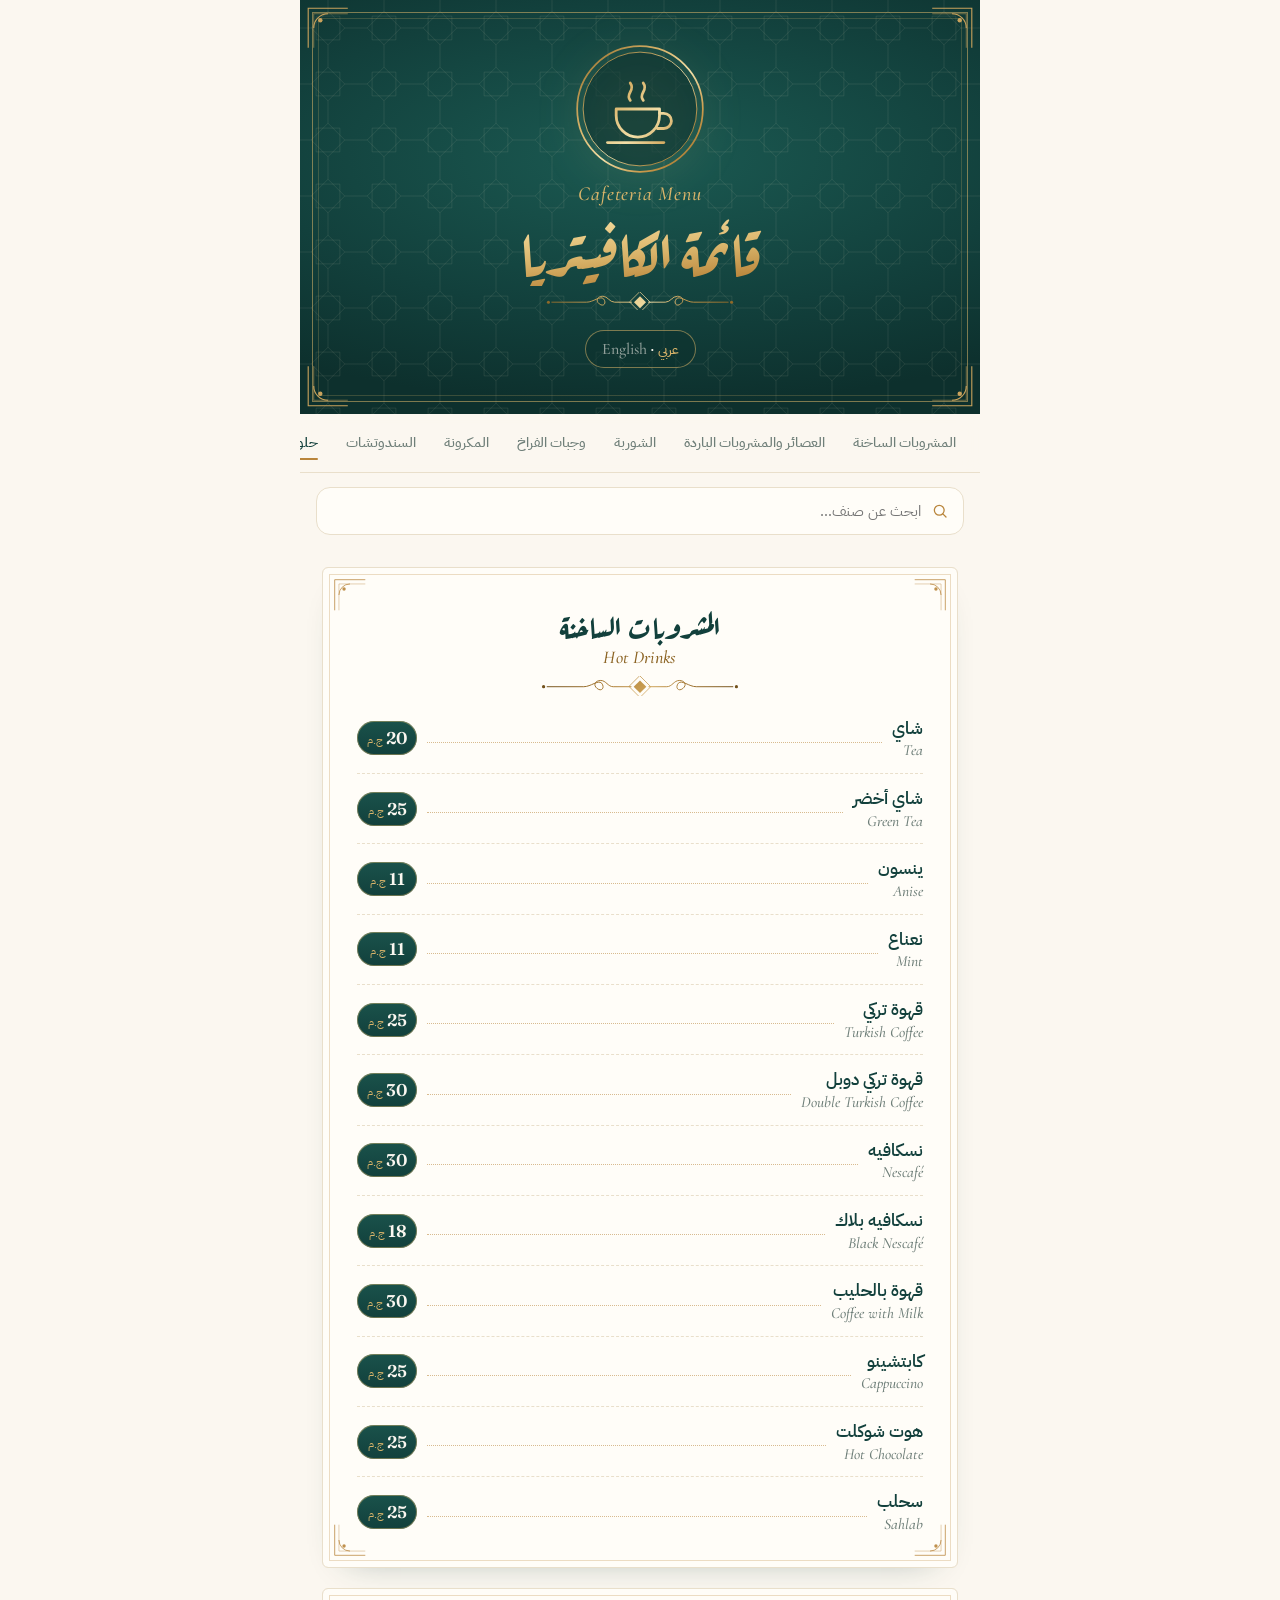
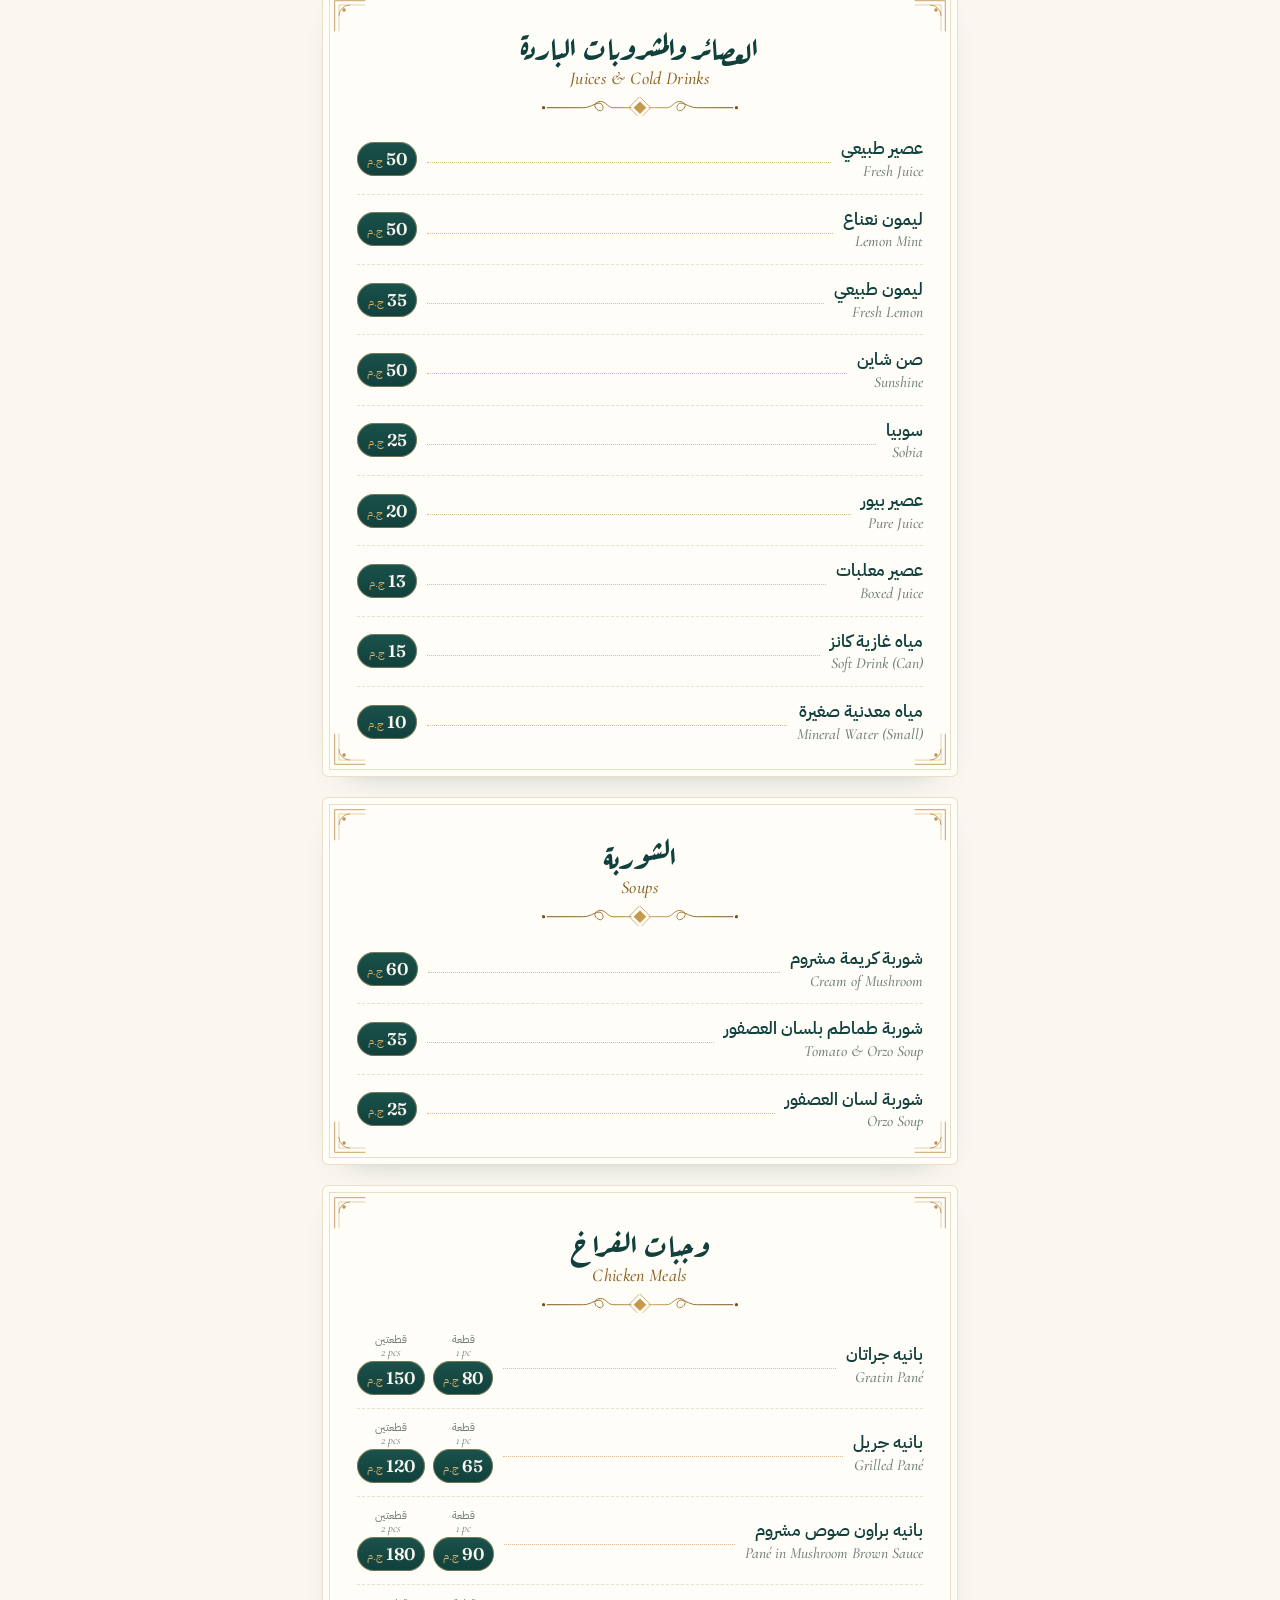
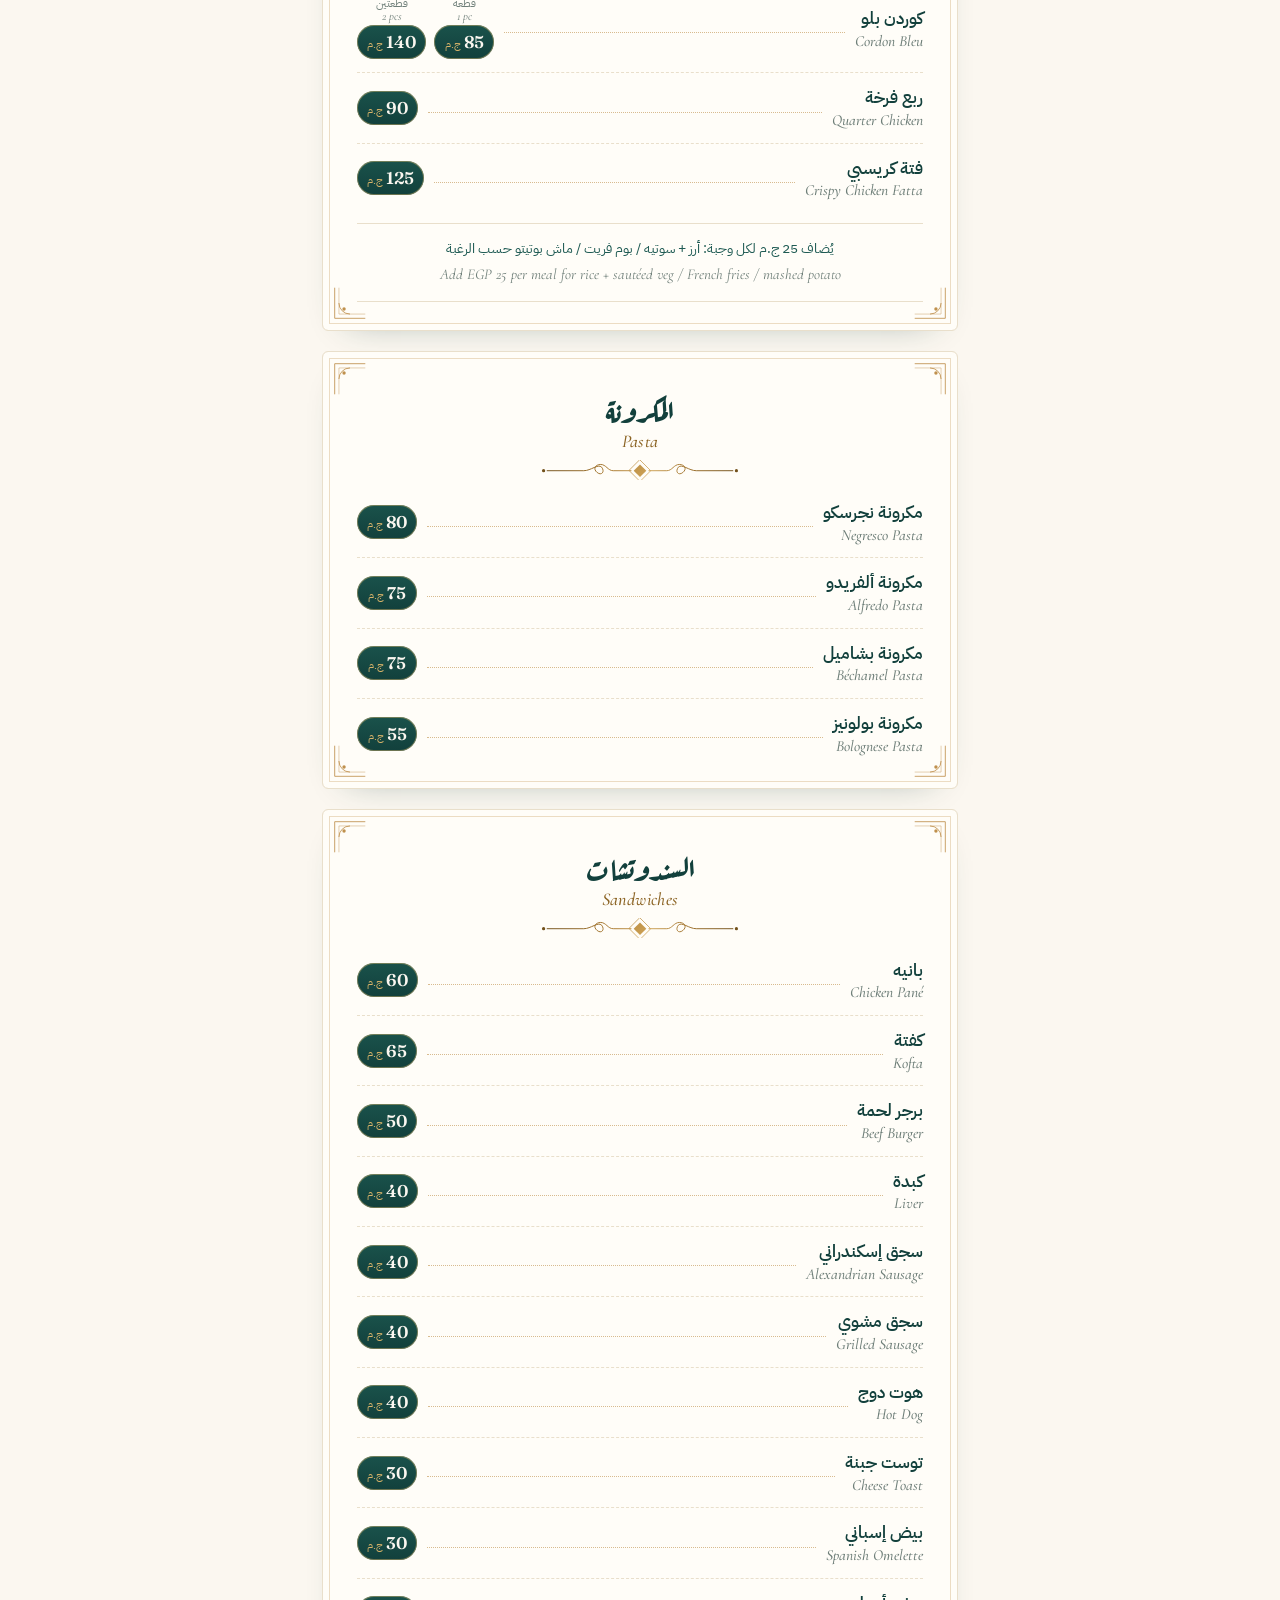
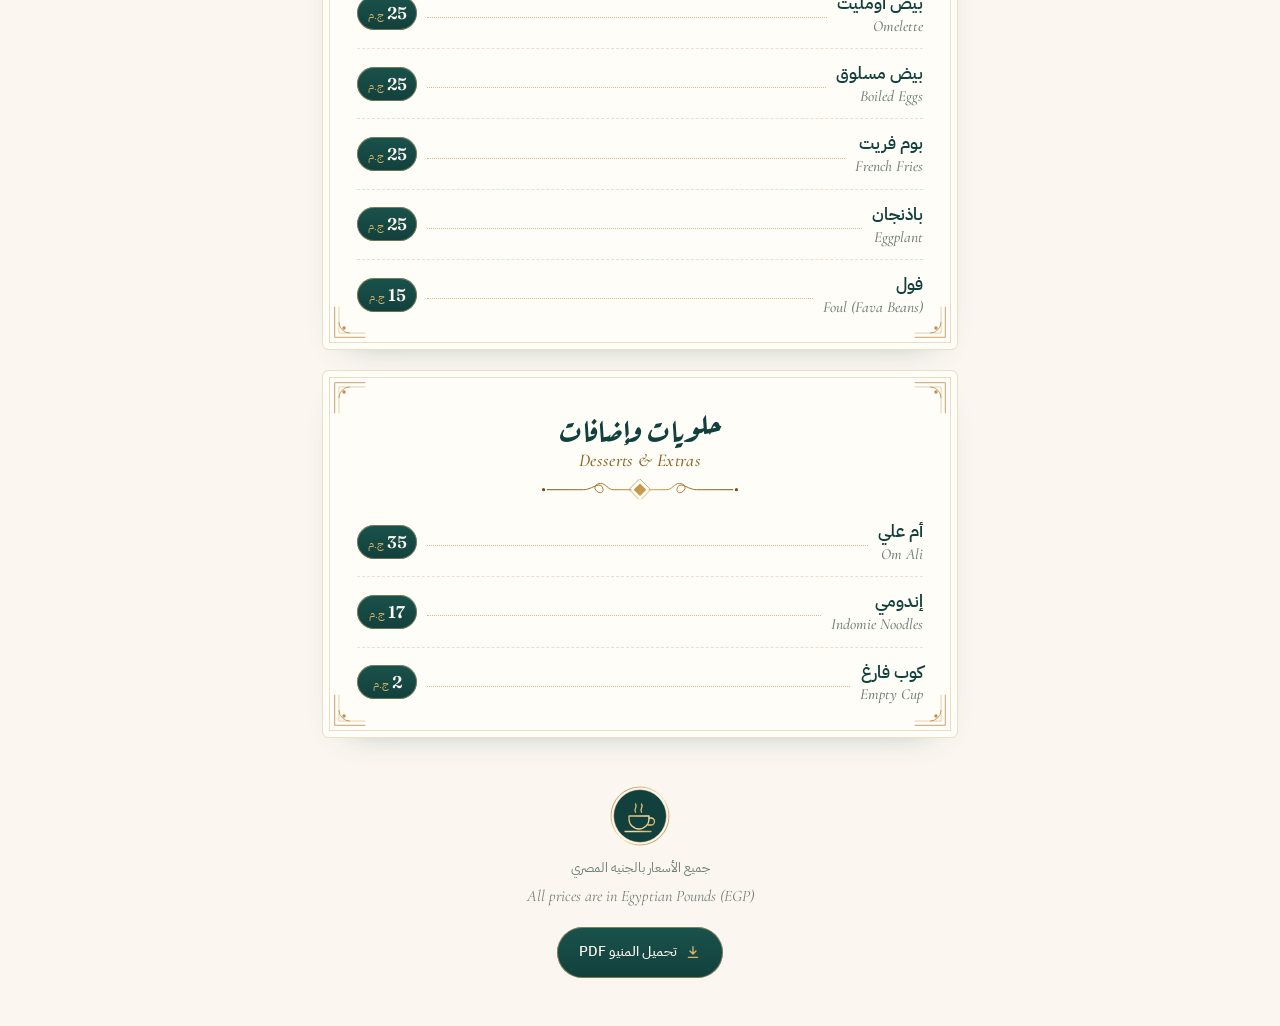
==== commit da49da5c: "Cafeteria menu: remove welcome line Co-Authored-By: Claude Opus 5.5 <noreply@anthropic.com> Claude-S" ====
--- a/cafeteria/index.html
+++ b/cafeteria/index.html
@@ -41,7 +41,7 @@
 .hfl svg{width:100%;height:auto}
 .welcome{font-size:14.5px;line-height:1.85;color:rgba(251,247,240,.82)}
 .welcome .en{display:block;font-family:var(--en);font-style:italic;font-size:16.5px;color:rgba(233,217,184,.85)}
-.lang{margin-top:20px;appearance:none;border:1px solid rgba(217,180,106,.55);background:rgba(13,48,45,.5);color:var(--cream);font:500 13px var(--ar);padding:8px 16px;border-radius:999px;cursor:pointer}
+.lang{margin-top:6px;appearance:none;border:1px solid rgba(217,180,106,.55);background:rgba(13,48,45,.5);color:var(--cream);font:500 13px var(--ar);padding:8px 16px;border-radius:999px;cursor:pointer}
 .lang span{opacity:.55}.lang span.on{opacity:1;color:var(--gold-l)}
 .lang .en{font-family:var(--en);font-size:16px}
 
@@ -129,7 +129,6 @@
     <div class="kicker" lang="en">Cafeteria Menu</div>
     <h1>قائمة الكافيتريا</h1>
     <div class="hfl"><svg viewBox="-112 -12 224 22" width="190" xmlns="http://www.w3.org/2000/svg" aria-hidden="true"><defs><linearGradient id="hf" gradientUnits="userSpaceOnUse" x1="-112" y1="-12" x2="112" y2="10"><stop offset="0" stop-color="#8A6424"/><stop offset=".35" stop-color="#D9B46A"/><stop offset=".55" stop-color="#F3DFA8"/><stop offset=".75" stop-color="#C9994A"/><stop offset="1" stop-color="#8A6424"/></linearGradient></defs><g fill="none" stroke="url(#hf)" stroke-width="1.1" stroke-linecap="round"><path d="M10 0 H30 c6 0 8 -7 14 -7 s9 5 4 9 s-9 -1 -5 -6 c4 -4 12 4 20 4 H104"/><circle cx="108" cy="0" r="1.8" fill="url(#hf)" stroke="none"/><path d="M-10 0 H-30 c-6 0 -8 -7 -14 -7 s-9 5 -4 9 s9 -1 5 -6 c-4 -4 -12 4 -20 4 H-104"/><circle cx="-108" cy="0" r="1.8" fill="url(#hf)" stroke="none"/><rect x="-5" y="-5" width="10" height="10" transform="rotate(45)" fill="url(#hf)" stroke="none"/><rect x="-8.5" y="-8.5" width="17" height="17" transform="rotate(45)" stroke-width=".8"/></g></svg></div>
-    <p class="welcome"><span class="ar">أهلاً بكم — ضيوف الفندق وزوار المستشفى</span><span class="en" lang="en" dir="ltr">Welcome, hotel guests &amp; hospital visitors</span></p>
     <button class="lang" id="lang" type="button" aria-label="Language"><span class="on" data-l="ar">عربي</span> · <span class="en" data-l="en">English</span></button>
   </header>
   <nav class="nav" aria-label="أقسام المنيو">
